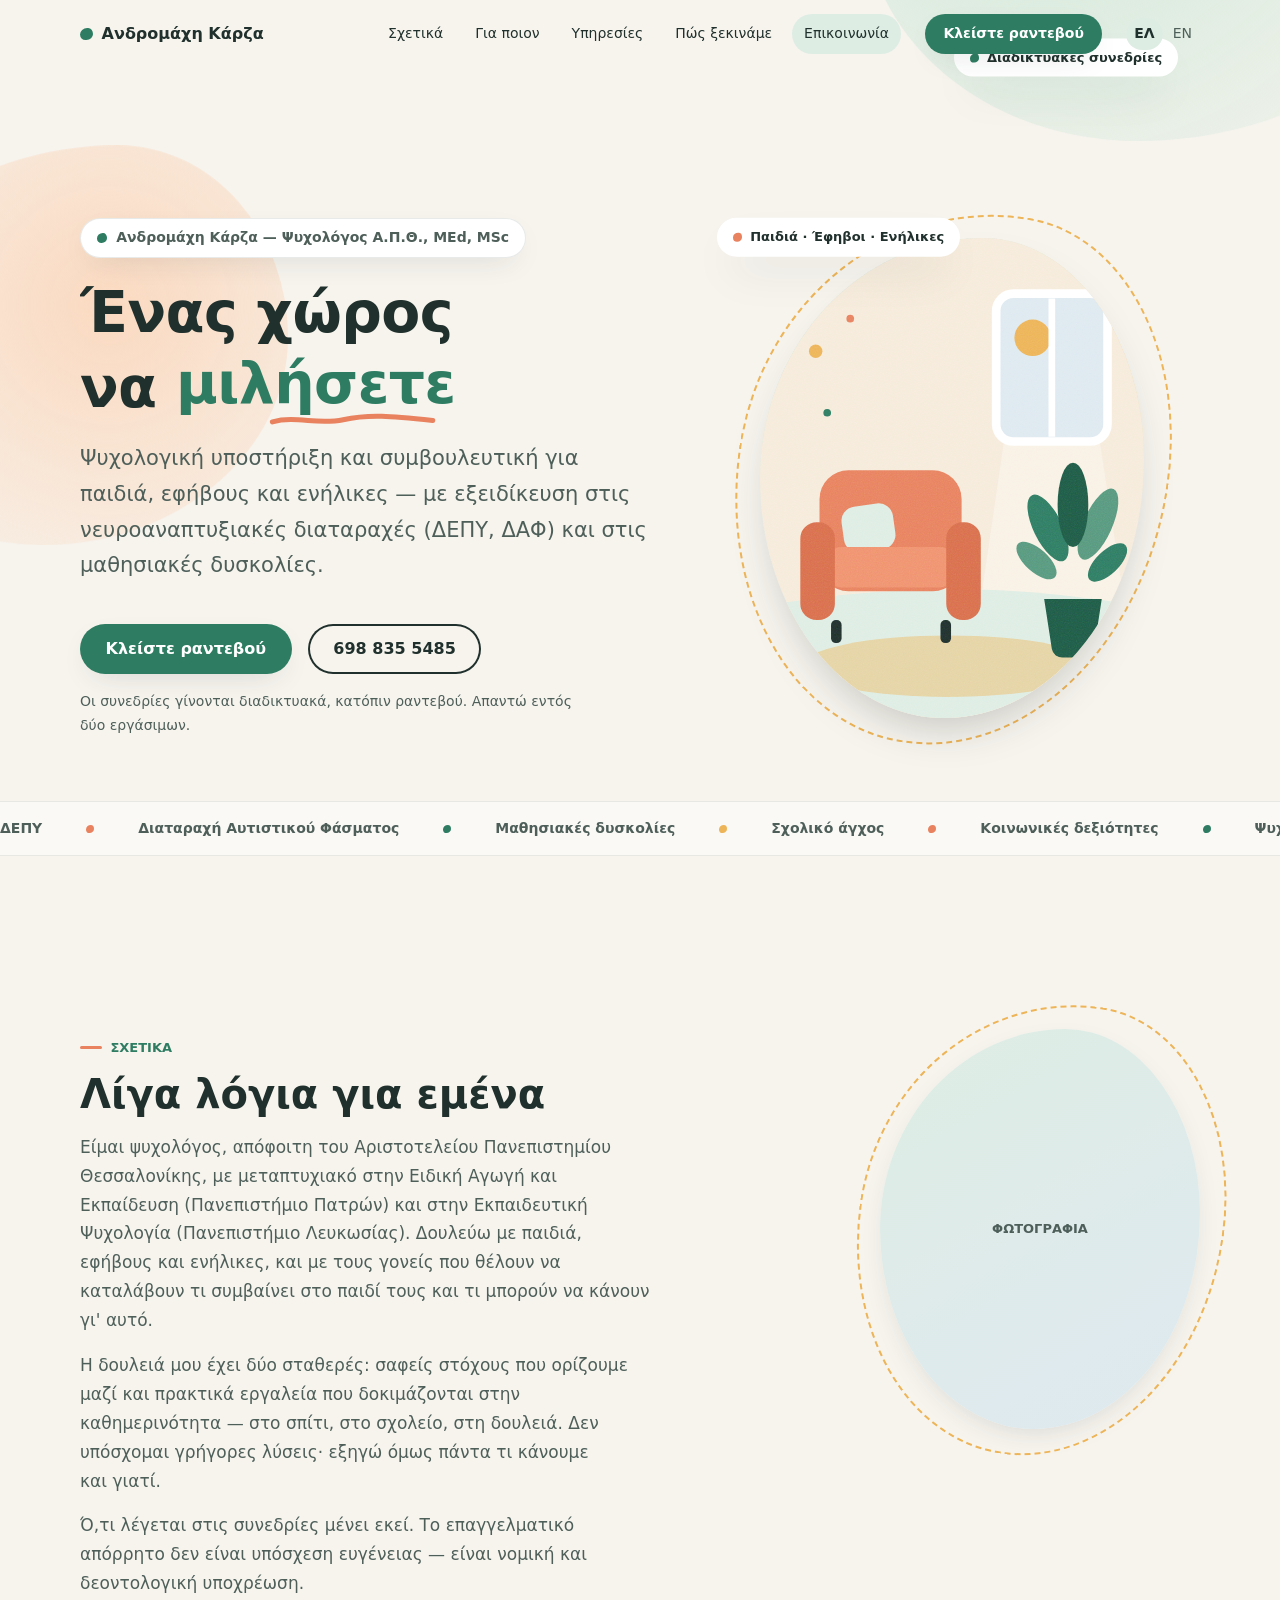
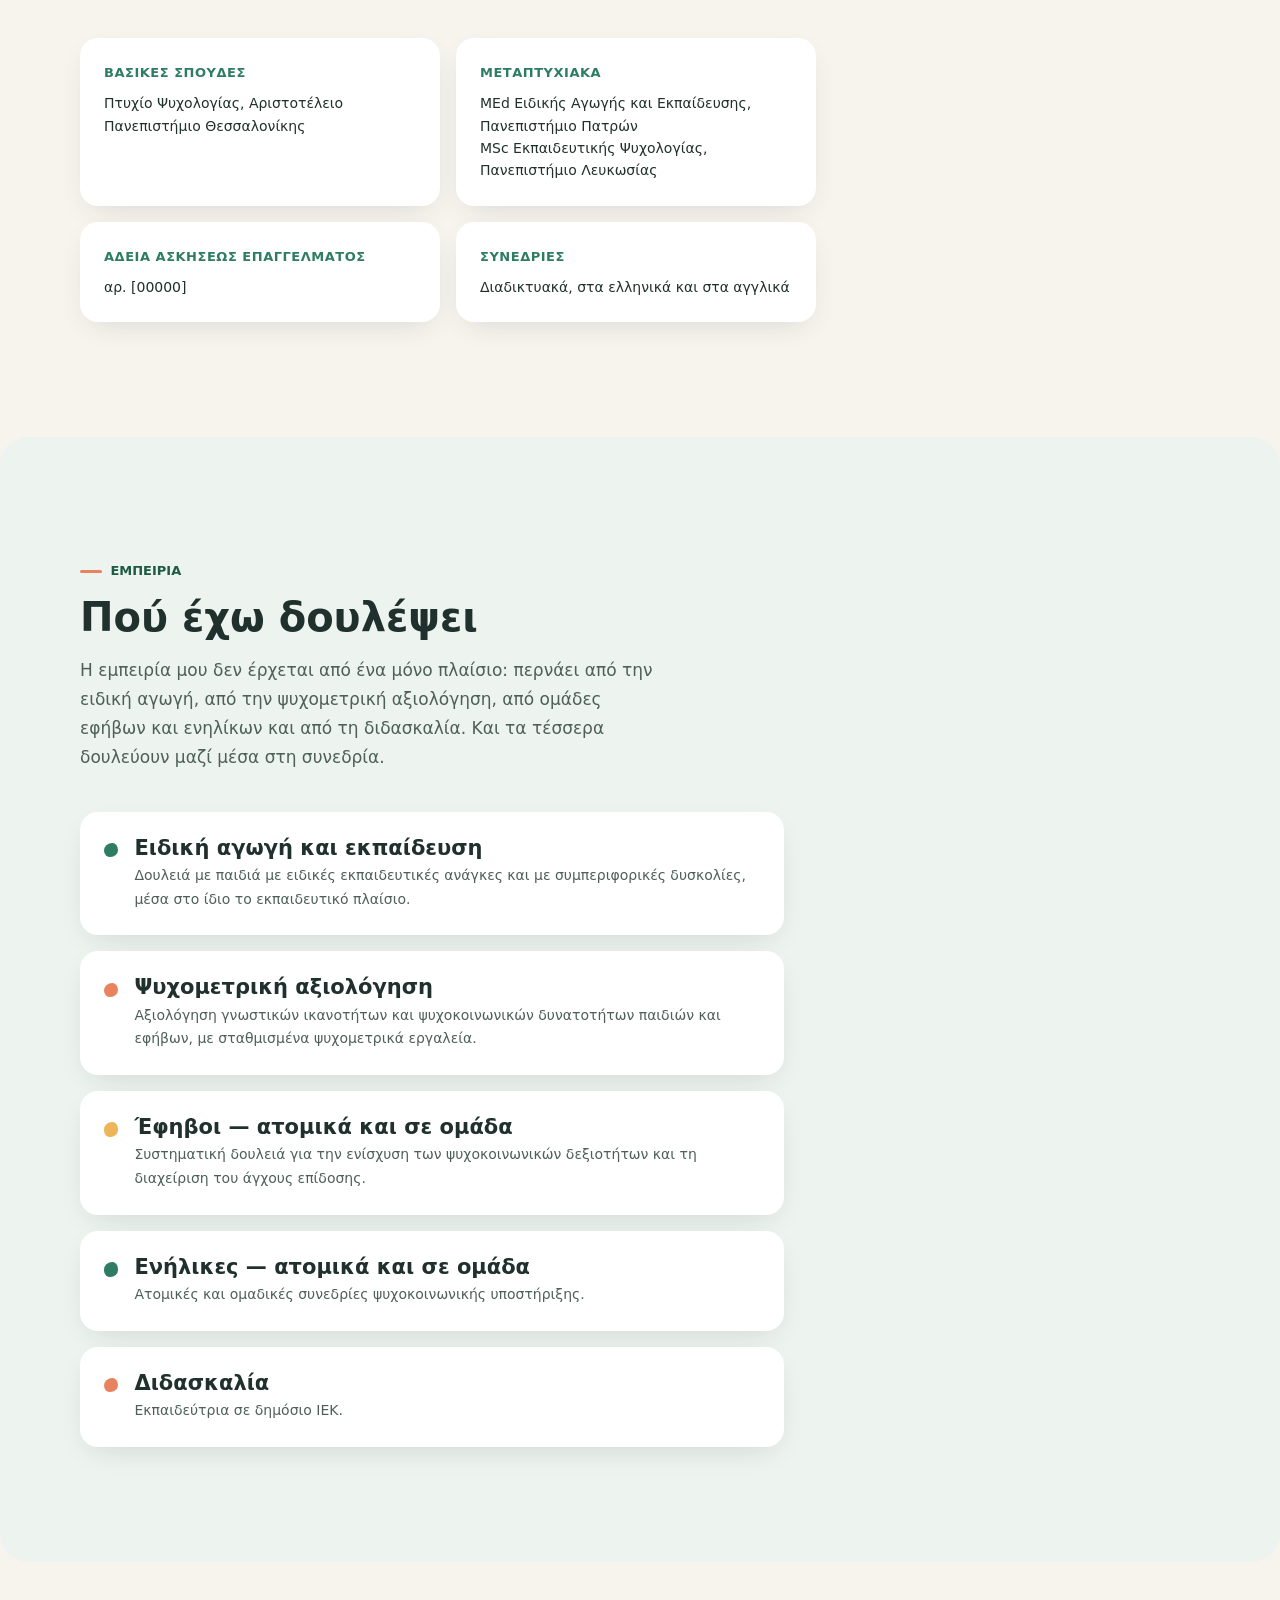
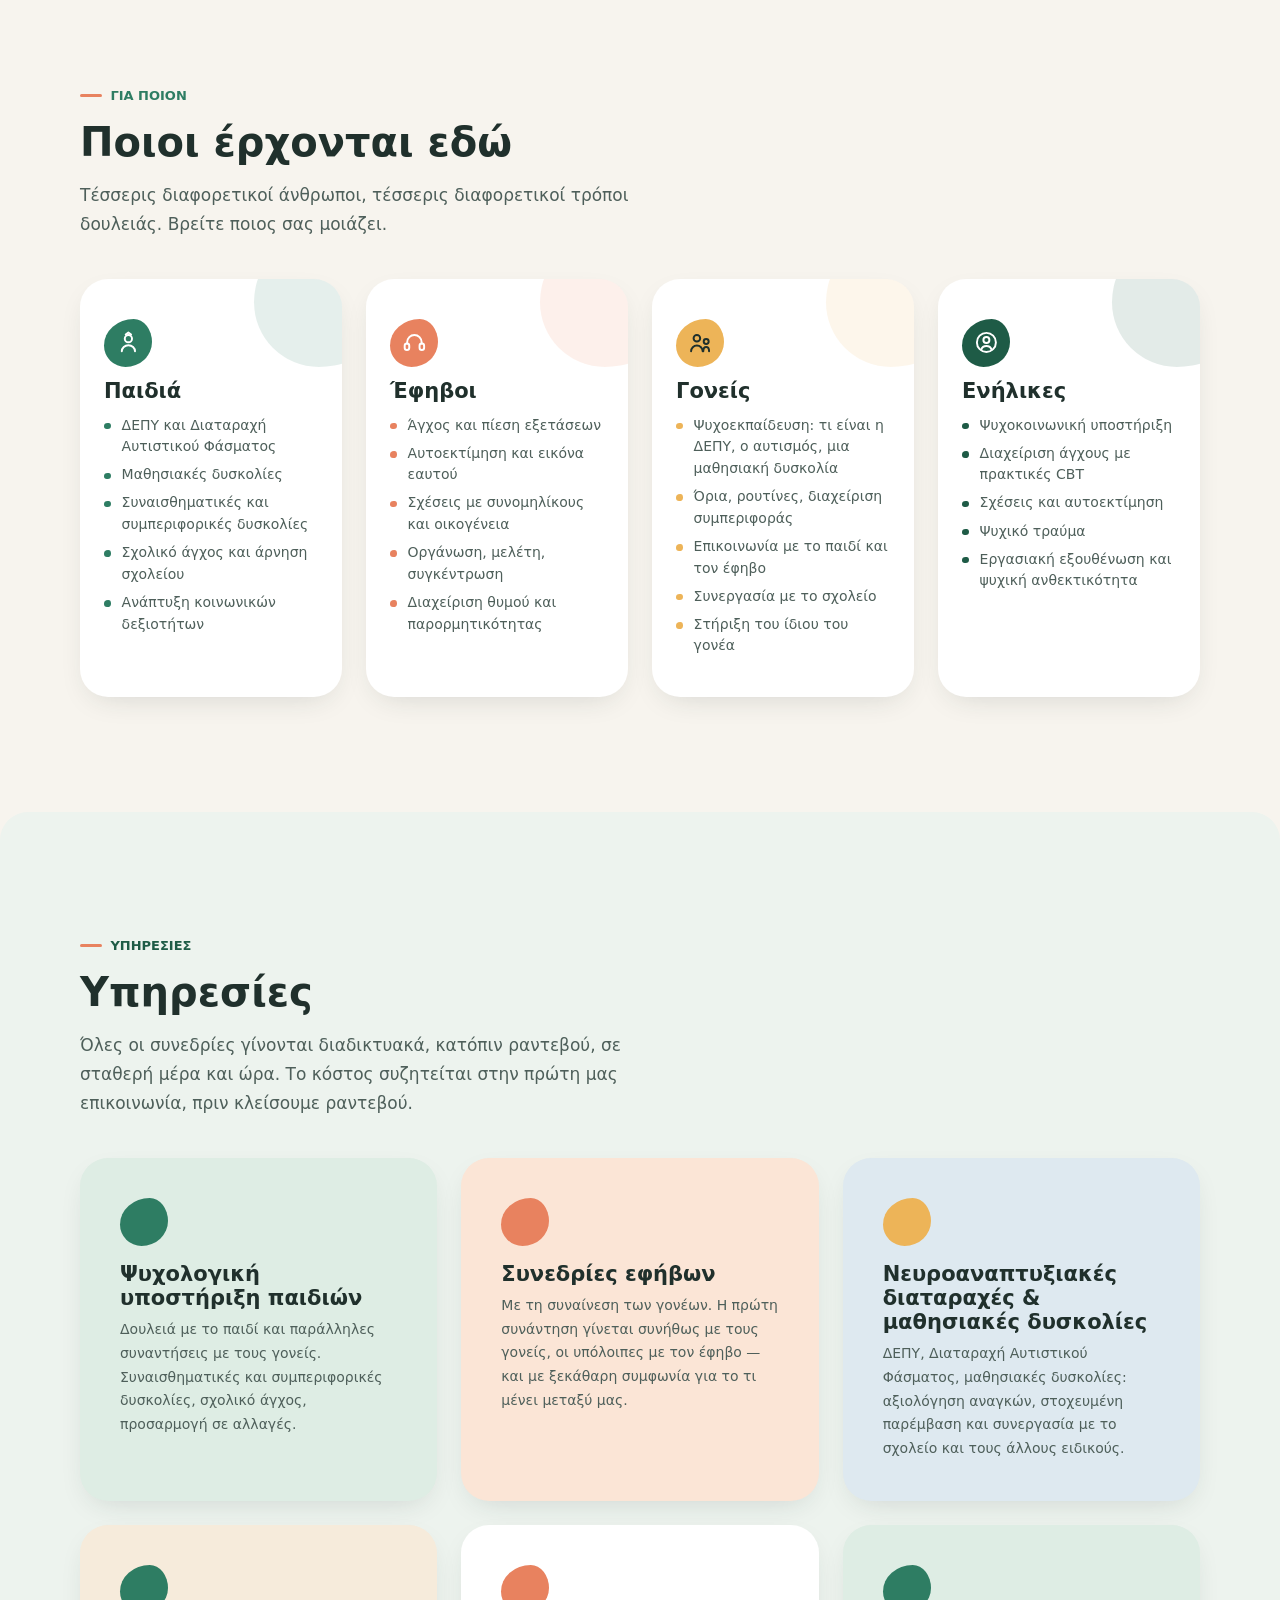
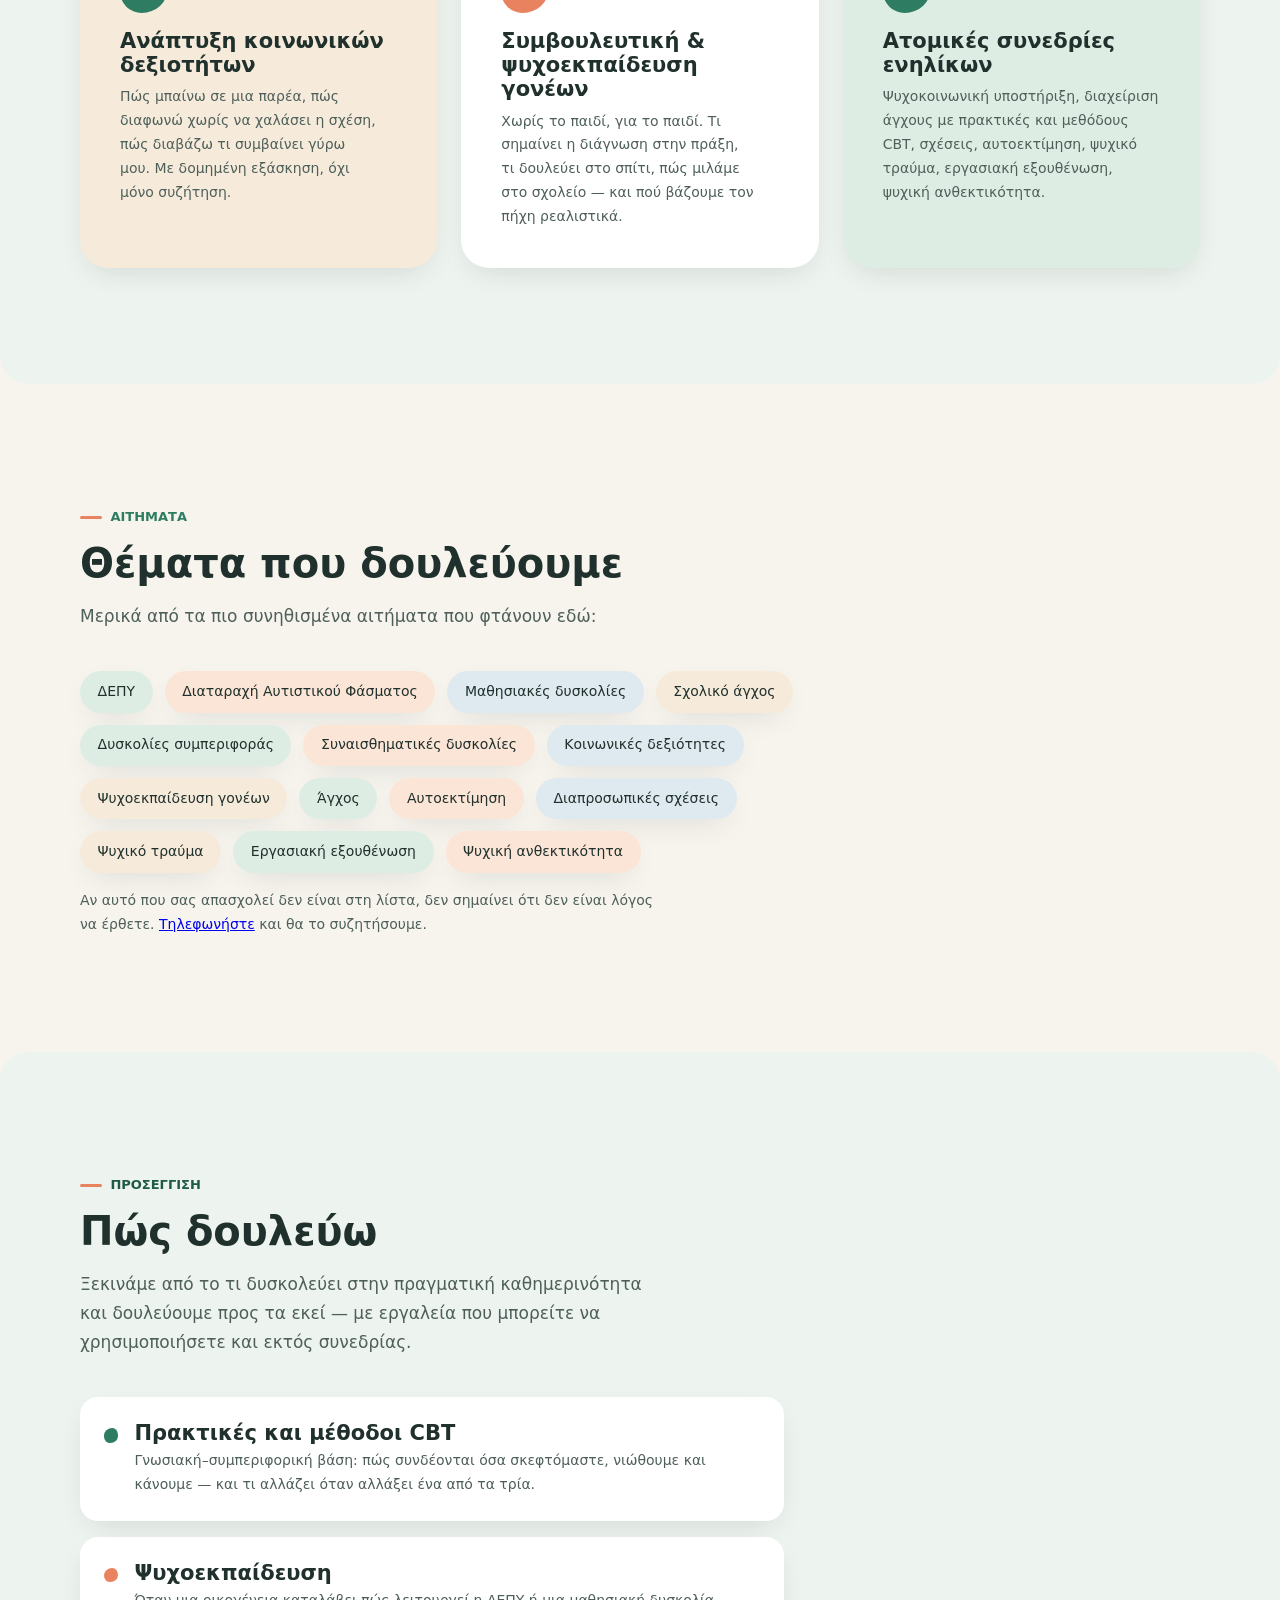
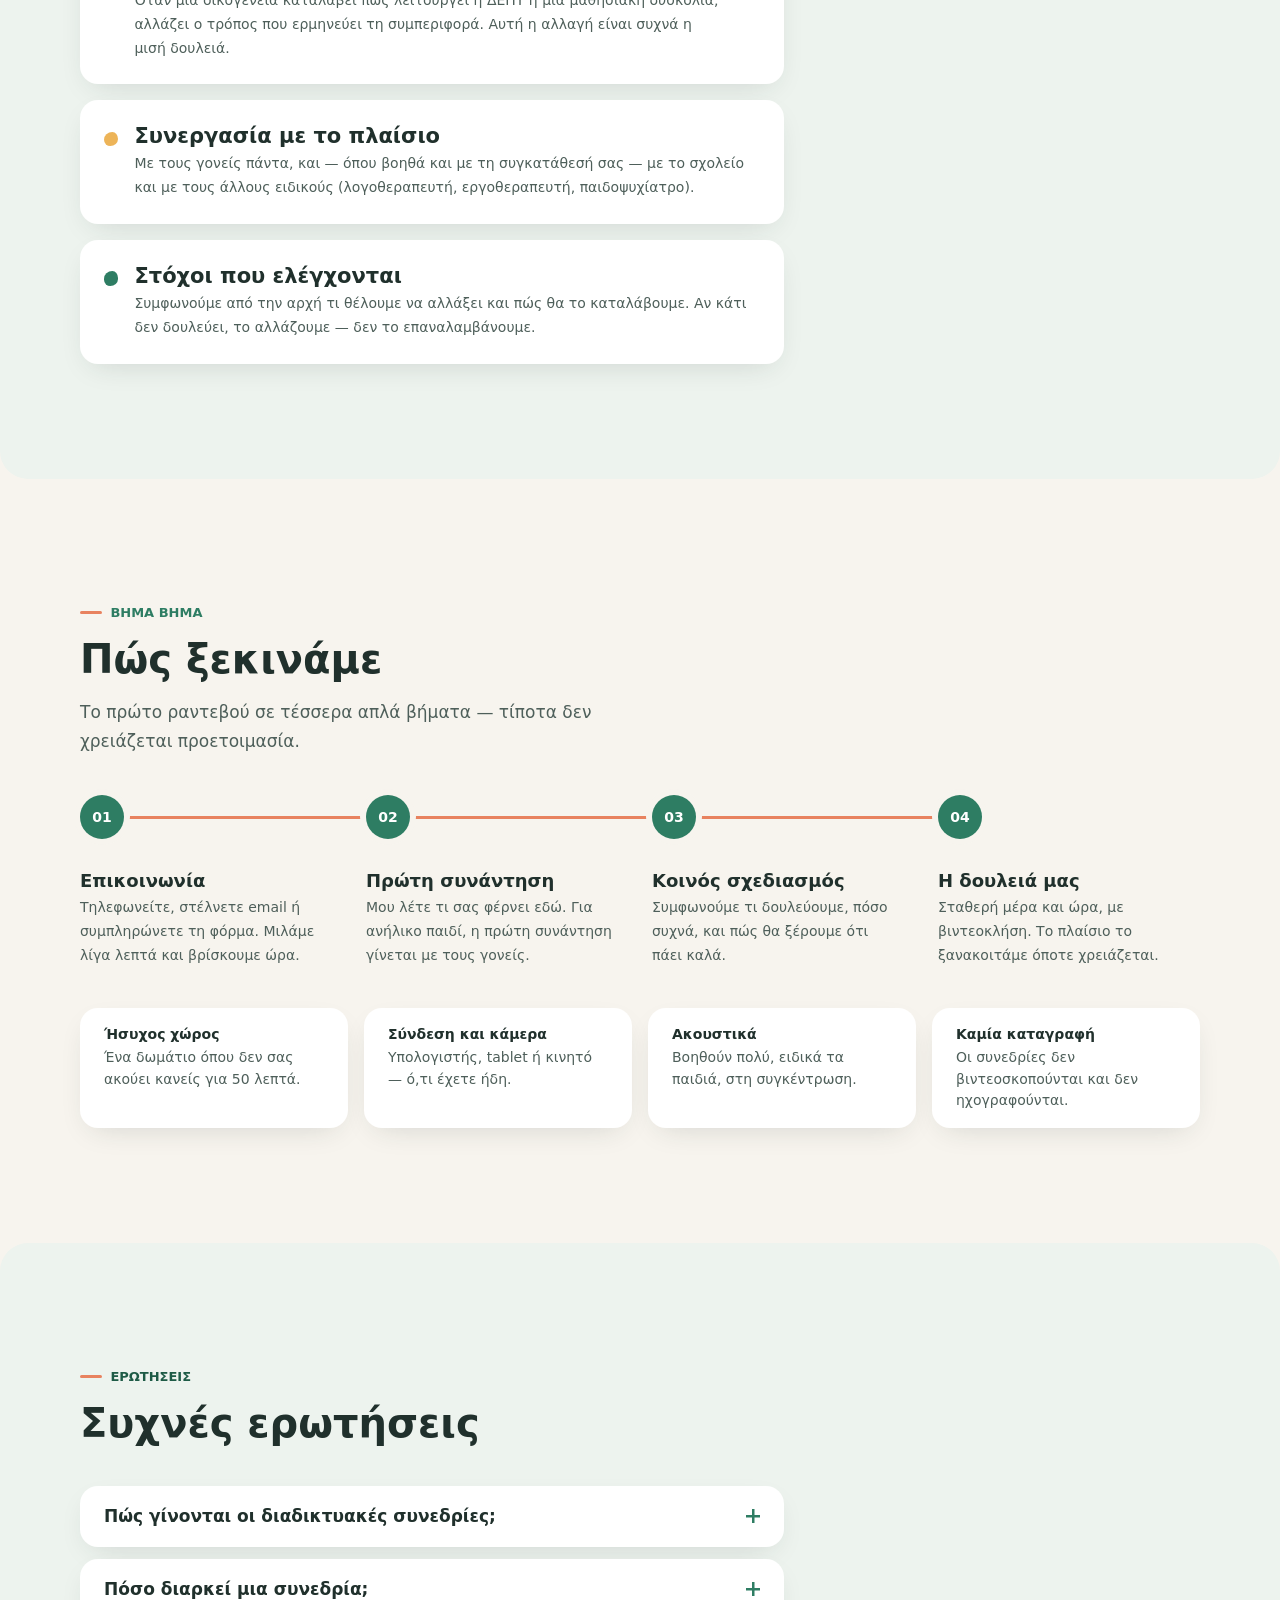
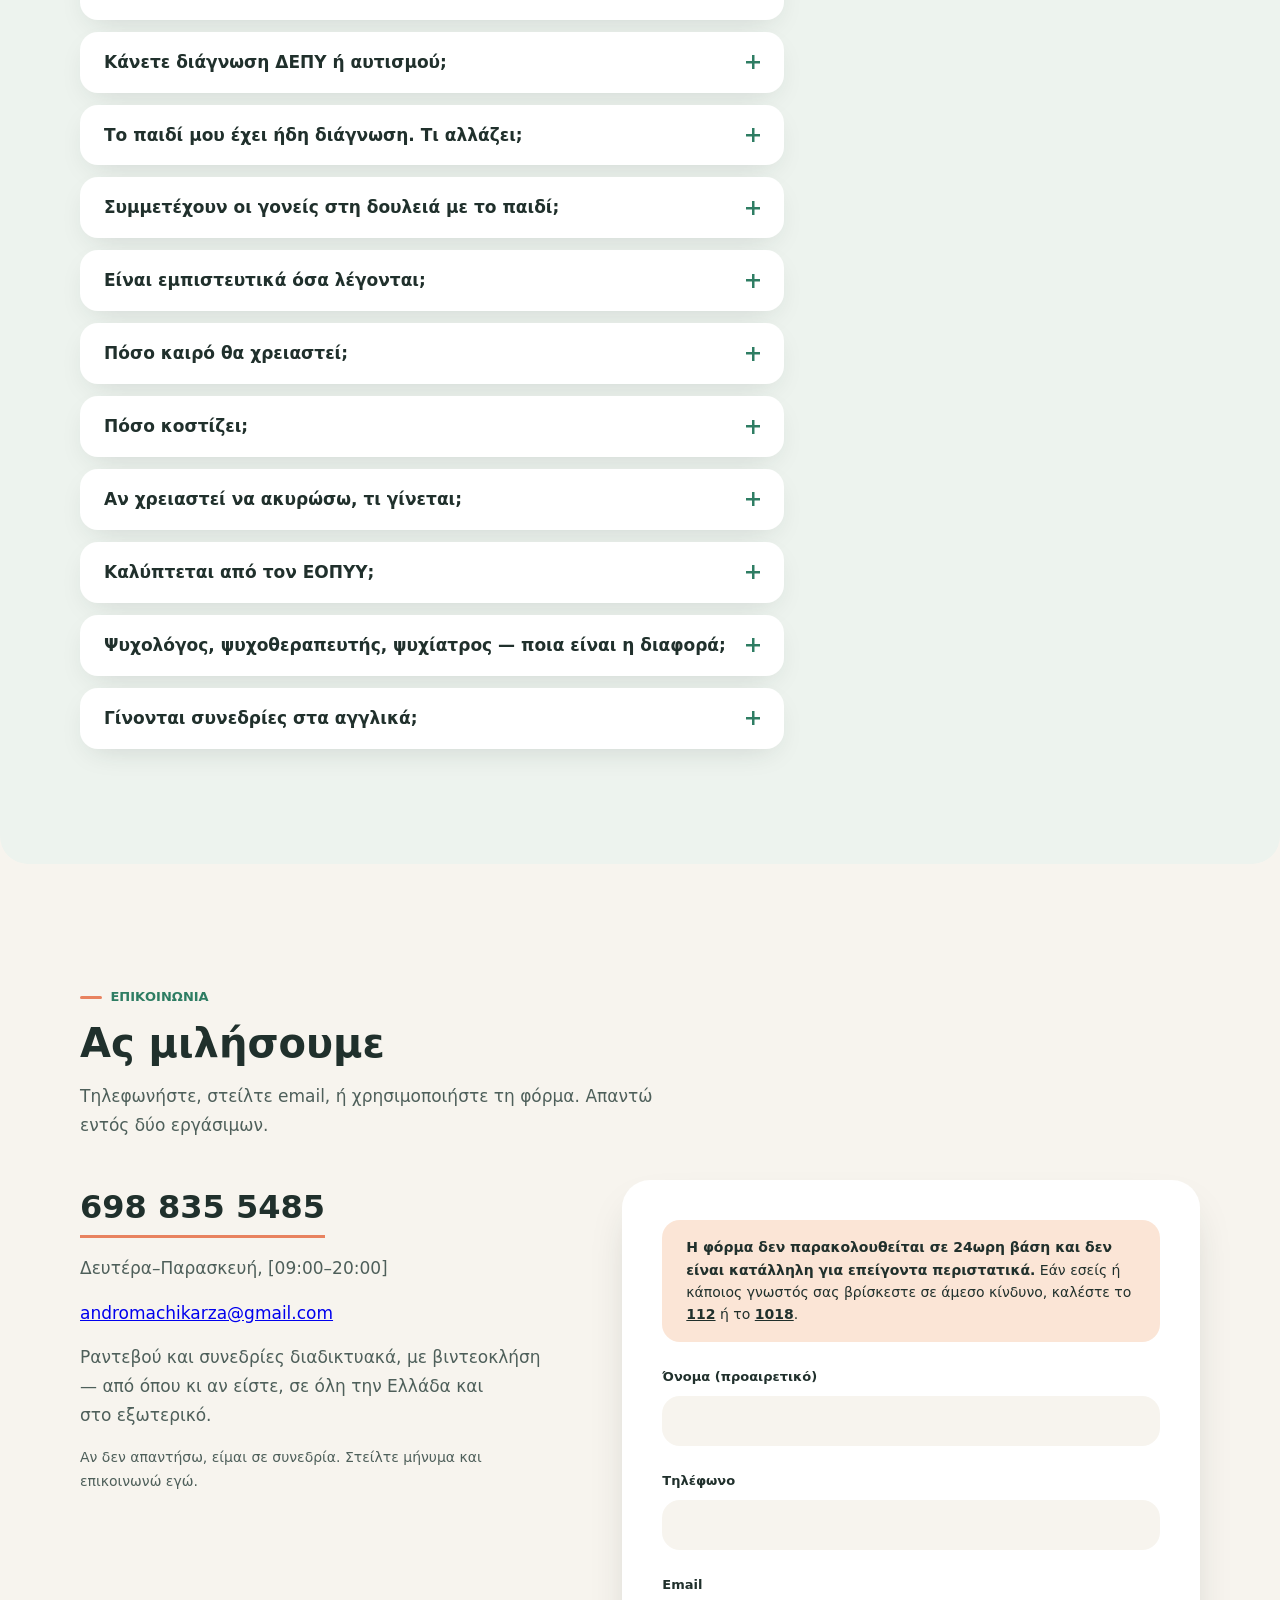
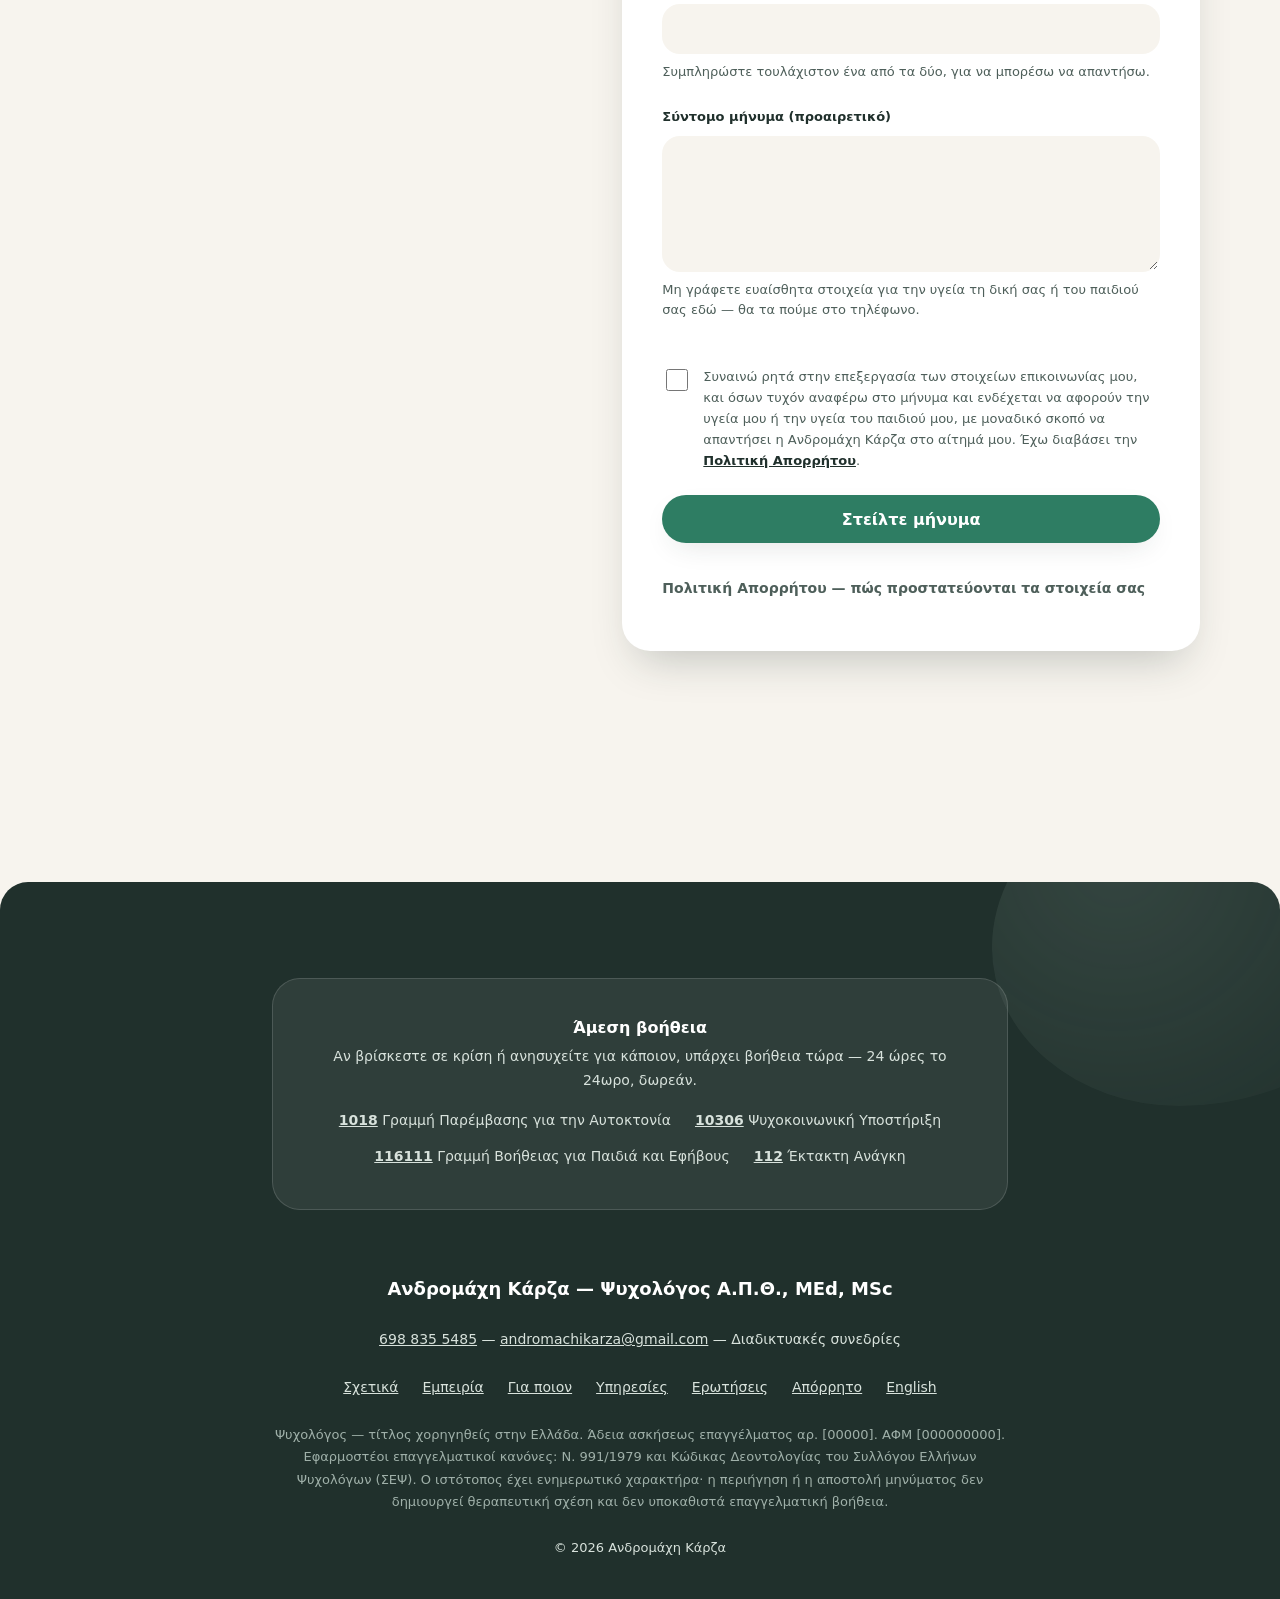
==== index.html @ e520e083 "Revert "Add graphical psychology games" This reverts commit 5254a6c0b7dbe85eef37ab1120cabe1c1b30cdba" ====
<!DOCTYPE html>
<html lang="el">
<head>
<meta charset="utf-8">
<meta name="viewport" content="width=device-width, initial-scale=1">
<meta name="theme-color" content="#F7F4EE">

<title>Ανδρομάχη Κάρζα — Ψυχολόγος | Διαδικτυακές συνεδρίες</title>
<meta name="description" content="Ανδρομάχη Κάρζα, Ψυχολόγος Α.Π.Θ., MEd Ειδικής Αγωγής, MSc Εκπαιδευτικής Ψυχολογίας. Ψυχολογική υποστήριξη και συμβουλευτική για παιδιά, εφήβους και ενήλικες. Εξειδίκευση σε ΔΕΠΥ, ΔΑΦ και μαθησιακές δυσκολίες, ψυχοεκπαίδευση γονέων. Ραντεβού διαδικτυακά.">

<link rel="canonical" href="https://www.andromachikarza.gr/">
<link rel="alternate" hreflang="el" href="https://www.andromachikarza.gr/">
<link rel="alternate" hreflang="en" href="https://www.andromachikarza.gr/en/">
<link rel="alternate" hreflang="x-default" href="https://www.andromachikarza.gr/">

<meta property="og:type" content="website">
<meta property="og:site_name" content="Ανδρομάχη Κάρζα — Ψυχολόγος">
<meta property="og:locale" content="el_GR">
<meta property="og:locale:alternate" content="en_US">
<meta property="og:url" content="https://www.andromachikarza.gr/">
<meta property="og:title" content="Ανδρομάχη Κάρζα — Ψυχολόγος | Διαδικτυακές συνεδρίες">
<meta property="og:description" content="Παιδιά, έφηβοι, γονείς, ενήλικες. ΔΕΠΥ, ΔΑΦ, μαθησιακές δυσκολίες, σχολικό άγχος, ψυχοεκπαίδευση γονέων. Συνεδρίες διαδικτυακά.">
<meta property="og:image" content="https://www.andromachikarza.gr/assets/og.png">
<meta property="og:image:width" content="1200">
<meta property="og:image:height" content="630">
<meta property="og:image:alt" content="Ανδρομάχη Κάρζα — Ψυχολόγος">
<meta name="twitter:card" content="summary_large_image">

<link rel="icon" href="assets/favicon.svg" type="image/svg+xml">
<link rel="apple-touch-icon" href="assets/icon-192.png">
<link rel="manifest" href="site.webmanifest">

<link rel="preload" href="fonts/commissioner-greek.woff2" as="font" type="font/woff2" crossorigin>
<link rel="preload" href="fonts/commissioner-latin.woff2" as="font" type="font/woff2" crossorigin>
<link rel="stylesheet" href="css/style.css">

<!-- MedicalBusiness + Person + FAQPage, cross-linked by @id.
     NOT schema.org/Psychologist — that type returns 404 and silently no-ops.
     NOT Psychiatric — a psychologist is not a psychiatrist.
     NO PostalAddress — the practice is online; a fabricated address is worse
     than none. NO aggregateRating, NO review — ΣΕΨ ethics + Google policy. -->
<script type="application/ld+json">
{
  "@context": "https://schema.org",
  "@graph": [
    {
      "@type": "MedicalBusiness",
      "@id": "https://www.andromachikarza.gr/#practice",
      "name": "Ανδρομάχη Κάρζα — Ψυχολόγος",
      "url": "https://www.andromachikarza.gr/",
      "image": "https://www.andromachikarza.gr/assets/og.png",
      "telephone": "+306988355485",
      "email": "andromachikarza@gmail.com",
      "areaServed": { "@type": "Country", "name": "Ελλάδα" },
      "availableLanguage": ["el", "en"],
      "founder": { "@id": "https://www.andromachikarza.gr/#person" },
      "employee": { "@id": "https://www.andromachikarza.gr/#person" },
      "makesOffer": [
        { "@type": "Offer", "itemOffered": { "@type": "Service", "name": "Ψυχολογική υποστήριξη παιδιών" } },
        { "@type": "Offer", "itemOffered": { "@type": "Service", "name": "Ψυχολογική υποστήριξη εφήβων" } },
        { "@type": "Offer", "itemOffered": { "@type": "Service", "name": "Ατομικές συνεδρίες ενηλίκων" } },
        { "@type": "Offer", "itemOffered": { "@type": "Service", "name": "Συμβουλευτική και ψυχοεκπαίδευση γονέων" } },
        { "@type": "Offer", "itemOffered": { "@type": "Service", "name": "Υποστήριξη σε νευροαναπτυξιακές διαταραχές (ΔΕΠΥ, ΔΑΦ) και μαθησιακές δυσκολίες" } },
        { "@type": "Offer", "itemOffered": { "@type": "Service", "name": "Ανάπτυξη κοινωνικών δεξιοτήτων" } }
      ]
    },
    {
      "@type": "Person",
      "@id": "https://www.andromachikarza.gr/#person",
      "name": "Ανδρομάχη Κάρζα",
      "alternateName": ["Andromachi Karza", "Ανδρομαχη Καρζα", "Andromaxi Karza"],
      "jobTitle": "Ψυχολόγος",
      "url": "https://www.andromachikarza.gr/",
      "worksFor": { "@id": "https://www.andromachikarza.gr/#practice" },
      "knowsLanguage": ["el", "en"],
      "knowsAbout": [
        "Διαταραχή Ελλειμματικής Προσοχής και Υπερκινητικότητας (ΔΕΠΥ)",
        "Διαταραχή Αυτιστικού Φάσματος (ΔΑΦ)",
        "Μαθησιακές δυσκολίες",
        "Ειδική αγωγή και εκπαίδευση",
        "Ψυχομετρική αξιολόγηση γνωστικών ικανοτήτων",
        "Σχολικό άγχος και άγχος επίδοσης",
        "Κοινωνικές δεξιότητες",
        "Ψυχοεκπαίδευση γονέων",
        "Γνωσιακή–συμπεριφορική προσέγγιση (CBT)"
      ],
      "hasCredential": [
        {
          "@type": "EducationalOccupationalCredential",
          "credentialCategory": "Άδεια Ασκήσεως Επαγγέλματος Ψυχολόγου"
        },
        {
          "@type": "EducationalOccupationalCredential",
          "credentialCategory": "degree",
          "name": "MEd Ειδικής Αγωγής και Εκπαίδευσης",
          "educationalLevel": "Μεταπτυχιακό",
          "recognizedBy": { "@type": "CollegeOrUniversity", "name": "Πανεπιστήμιο Πατρών" }
        },
        {
          "@type": "EducationalOccupationalCredential",
          "credentialCategory": "degree",
          "name": "MSc Εκπαιδευτικής Ψυχολογίας",
          "educationalLevel": "Μεταπτυχιακό",
          "recognizedBy": { "@type": "CollegeOrUniversity", "name": "Πανεπιστήμιο Λευκωσίας" }
        }
      ],
      "alumniOf": [
        { "@type": "CollegeOrUniversity", "name": "Αριστοτέλειο Πανεπιστήμιο Θεσσαλονίκης" },
        { "@type": "CollegeOrUniversity", "name": "Πανεπιστήμιο Πατρών" },
        { "@type": "CollegeOrUniversity", "name": "Πανεπιστήμιο Λευκωσίας" }
      ]
    },
    {
      "@type": "FAQPage",
      "@id": "https://www.andromachikarza.gr/#faq",
      "mainEntity": [
        {
          "@type": "Question",
          "name": "Πώς γίνονται οι διαδικτυακές συνεδρίες;",
          "acceptedAnswer": { "@type": "Answer", "text": "Με βιντεοκλήση, σε σταθερή μέρα και ώρα. Πριν από κάθε συνεδρία λαμβάνετε έναν σύνδεσμο· δεν χρειάζεται να εγκαταστήσετε κάτι περίπλοκο. Η συνεδρία δεν καταγράφεται ποτέ." }
        },
        {
          "@type": "Question",
          "name": "Κάνετε διάγνωση ΔΕΠΥ ή αυτισμού;",
          "acceptedAnswer": { "@type": "Answer", "text": "Η διάγνωση των νευροαναπτυξιακών διαταραχών δίνεται από διεπιστημονική ομάδα — ΚΕΔΑΣΥ, Ιατροπαιδαγωγικό Κέντρο ή παιδοψυχίατρος. Αυτό που κάνω εγώ είναι η ψυχολογική αξιολόγηση των αναγκών, η υποστήριξη και η παρέμβαση, καθώς και η συνεργασία με τους φορείς που θέτουν τη διάγνωση. Αν χρειάζεται επίσημη διάγνωση, σας κατευθύνω πού να απευθυνθείτε. Έχω εργαστεί σε πλαίσιο ψυχομετρικής αξιολόγησης, με σταθμισμένα εργαλεία για τις γνωστικές ικανότητες και τις ψυχοκοινωνικές δυνατότητες παιδιών και εφήβων, οπότε μπορούμε να διαβάσουμε μαζί μια έκθεση αξιολόγησης που ήδη κρατάτε." }
        },
        {
          "@type": "Question",
          "name": "Συμμετέχουν οι γονείς στη δουλειά με το παιδί;",
          "acceptedAnswer": { "@type": "Answer", "text": "Ναι. Η πρώτη συνάντηση για ένα ανήλικο παιδί γίνεται με τους γονείς, χωρίς το παιδί. Στη συνέχεια υπάρχουν τακτικές συναντήσεις γονέων: χωρίς ψυχοεκπαίδευση και συνέπεια στο σπίτι, η δουλειά της συνεδρίας δύσκολα κρατάει." }
        },
        {
          "@type": "Question",
          "name": "Είναι εμπιστευτικά όσα λέγονται;",
          "acceptedAnswer": { "@type": "Answer", "text": "Ναι. Δεσμεύομαι από το επαγγελματικό απόρρητο. Στη δουλειά με ανηλίκους οι γονείς ενημερώνονται για την πορεία και για ό,τι αφορά την ασφάλεια του παιδιού, όχι όμως για κάθε λεπτομέρεια που εμπιστεύεται το παιδί — αυτό συμφωνείται ρητά από την αρχή και με τις δύο πλευρές. Οι εξαιρέσεις είναι λίγες και συγκεκριμένες, κυρίως όταν υπάρχει άμεσος κίνδυνος ή όταν το ορίζει ο νόμος." }
        },
        {
          "@type": "Question",
          "name": "Καλύπτεται από τον ΕΟΠΥΥ;",
          "acceptedAnswer": { "@type": "Answer", "text": "Ο ΕΟΠΥΥ δεν έχει σύμβαση με ιδιώτες ψυχολόγους, οπότε δεν υπάρχει «κάλυψη» με την έννοια που έχει στον γιατρό. Υπάρχει διαδικασία μερικής αποζημίωσης του ασφαλισμένου, που προϋποθέτει γνωμάτευση ψυχιάτρου, απόδειξη και υπεύθυνη δήλωση. Δεν μπορώ να εγγυηθώ το αποτέλεσμα της αίτησης — το αποφασίζει ο ΕΟΠΥΥ — αλλά σας δίνω ό,τι παραστατικό χρειάζεστε." }
        },
        {
          "@type": "Question",
          "name": "Ψυχολόγος, ψυχοθεραπευτής, ψυχίατρος — ποια είναι η διαφορά;",
          "acceptedAnswer": { "@type": "Answer", "text": "Ο ψυχολόγος έχει σπουδάσει ψυχολογία και άδεια ασκήσεως επαγγέλματος. Ο ψυχοθεραπευτής έχει επιπλέον μετεκπαίδευση σε συγκεκριμένη θεραπευτική προσέγγιση. Ο ψυχίατρος είναι γιατρός και είναι ο μόνος που συνταγογραφεί φάρμακα. Αν χρειαστεί φαρμακευτική αγωγή, θα σας το πω και θα συνεργαστούμε με ψυχίατρο ή παιδοψυχίατρο." }
        }
      ]
    }
  ]
}
</script>
</head>

<body>
<a class="skip" href="#main">Μετάβαση στο περιεχόμενο</a>

<header class="hdr">
  <div class="hdr__in">
    <a class="hdr__name" href="#arxi"><span class="hdr__dot" aria-hidden="true"></span>Ανδρομάχη Κάρζα</a>

    <nav class="nav" aria-label="Κύριο μενού">
      <a href="#schetika">Σχετικά</a>
      <a href="#gia-poion">Για ποιον</a>
      <a href="#ypiresies">Υπηρεσίες</a>
      <a href="#poreia">Πώς ξεκινάμε</a>
      <a href="#epikoinonia">Επικοινωνία</a>
    </nav>

    <a class="btn btn--sm" href="#epikoinonia">Κλείστε ραντεβού</a>

    <button class="menu-btn" data-nav-toggle aria-expanded="false" aria-controls="navpanel">Μενού</button>

    <p class="lang">
      <span aria-current="true" lang="el">ΕΛ</span>
      <a href="en/" hreflang="en" lang="en">EN</a>
    </p>
  </div>
</header>

<nav id="navpanel" class="navpanel" aria-label="Κύριο μενού" hidden>
  <ul class="wrap">
    <li><a href="#schetika">Σχετικά</a></li>
    <li><a href="#empeiria">Εμπειρία</a></li>
    <li><a href="#gia-poion">Για ποιον</a></li>
    <li><a href="#ypiresies">Υπηρεσίες</a></li>
    <li><a href="#poreia">Πώς ξεκινάμε</a></li>
    <li><a href="#erotiseis">Ερωτήσεις</a></li>
    <li><a href="#epikoinonia">Επικοινωνία</a></li>
    <!-- The ΕΛ/EN switch is hidden on phones (it was being pushed off the
         right edge of the viewport) — it lives here instead. -->
    <li class="navpanel__lang"><a href="en/" hreflang="en" lang="en">English</a></li>
  </ul>
</nav>

<main id="main">

  <!-- ================= HERO ================= -->
  <section class="hero" id="arxi" aria-labelledby="h-hero">
    <div class="hero__blobs" aria-hidden="true">
      <div class="blob blob--mint" data-drift="0.06"></div>
      <div class="blob blob--peach" data-drift="0.1"></div>
      <div class="blob blob--amber" data-drift="0.16"></div>
    </div>
    <div class="hero__glow" aria-hidden="true"></div>

    <div class="wrap hero__grid">
      <div>
        <p class="hero__eyebrow"><span class="hdr__dot" aria-hidden="true"></span>Ανδρομάχη Κάρζα — Ψυχολόγος Α.Π.Θ., MEd, MSc</p>

        <!-- The sr-only sentence is the accessible name; the kinetic lines are
             presentation, so the carousel never chatters at a screen reader. -->
        <h1 class="hero__title" id="h-hero">
          <span class="sr-only">Ένας χώρος να μιλήσετε.</span>
          <span aria-hidden="true">
            <span class="line"><span class="line-in">Ένας χώρος</span></span>
            <span class="line"><span class="line-in">να
              <span class="rotor-wrap">
                <span class="rotor">
                  <ul>
                    <li>μιλήσετε</li>
                    <li>ακουστείτε</li>
                    <li>ανασάνετε</li>
                    <li>ξεκινήσετε</li>
                    <li>μιλήσετε</li>
                  </ul>
                </span>
                <svg class="squig" viewBox="0 0 230 22" width="230" height="22" aria-hidden="true" focusable="false"><path d="M4 15 C 38 6, 66 20, 102 12 S 168 7, 226 13"/></svg>
              </span>
            </span></span>
          </span>
        </h1>

        <p class="hero__lede">
          Ψυχολογική υποστήριξη και συμβουλευτική για παιδιά, εφήβους και
          ενήλικες — με εξειδίκευση στις νευροαναπτυξιακές διαταραχές
          (ΔΕΠΥ, ΔΑΦ) και στις μαθησιακές δυσκολίες.
        </p>

        <div class="hero__cta">
          <a class="btn" href="#epikoinonia">Κλείστε ραντεβού</a>
          <a class="btn btn--ghost" href="tel:+306988355485">698 835 5485</a>
        </div>
        <p class="hero__note">Οι συνεδρίες γίνονται διαδικτυακά, κατόπιν ραντεβού. Απαντώ εντός δύο εργάσιμων.</p>
      </div>

      <div class="hero__visual">
        <!-- An illustrated therapy corner. To use a real photo instead, the
             blob mask, grain and motion all stay:
             <div class="hero__img"><img src="assets/hero.jpg" width="640" height="800" alt=""></div> -->
        <div class="hero__img" role="img" aria-label="Εικονογράφηση: γωνιά συνεδριών με πολυθρόνα, φυτό και παράθυρο με φως">
          <svg viewBox="0 0 400 500" width="400" height="500" preserveAspectRatio="xMidYMid slice" aria-hidden="true" focusable="false">
            <rect width="400" height="500" fill="#F6EBDB"/>
            <!-- window with morning light -->
            <rect x="246" y="58" width="116" height="154" rx="18" fill="#DEE9F0"/>
            <circle cx="284" cy="104" r="19" fill="#EDB458"/>
            <rect x="246" y="58" width="116" height="154" rx="18" fill="none" stroke="#FFFFFF" stroke-width="9"/>
            <line x1="304" y1="63" x2="304" y2="207" stroke="#FFFFFF" stroke-width="7"/>
            <path d="M254 212 L354 212 L398 500 L212 500 Z" fill="#FFFFFF" opacity="0.28"/>
            <!-- floor -->
            <path d="M0 384 Q200 348 400 384 L400 500 L0 500 Z" fill="#DEEDE4"/>
            <ellipse cx="196" cy="446" rx="152" ry="32" fill="#EDB458" opacity="0.45"/>
            <!-- armchair -->
            <rect x="62" y="242" width="148" height="126" rx="30" fill="#E8825F"/>
            <rect x="86" y="278" width="54" height="48" rx="15" fill="#DEEDE4" transform="rotate(-8 113 302)"/>
            <rect x="66" y="322" width="140" height="42" rx="19" fill="#F0936F"/>
            <rect x="42" y="296" width="36" height="102" rx="17" fill="#D96F4C"/>
            <rect x="194" y="296" width="36" height="102" rx="17" fill="#D96F4C"/>
            <rect x="74" y="398" width="11" height="24" rx="5" fill="#20302C"/>
            <rect x="188" y="398" width="11" height="24" rx="5" fill="#20302C"/>
            <!-- plant -->
            <ellipse cx="300" cy="302" rx="15" ry="38" fill="#2E7D63" transform="rotate(-26 300 302)"/>
            <ellipse cx="352" cy="298" rx="15" ry="40" fill="#57997F" transform="rotate(24 352 298)"/>
            <ellipse cx="326" cy="278" rx="16" ry="44" fill="#1E5B46"/>
            <ellipse cx="288" cy="336" rx="12" ry="26" fill="#57997F" transform="rotate(-48 288 336)"/>
            <ellipse cx="362" cy="338" rx="12" ry="26" fill="#2E7D63" transform="rotate(46 362 338)"/>
            <path d="M296 376 h60 l-8 52 a11 11 0 0 1 -11 9 h-22 a11 11 0 0 1 -11 -9 Z" fill="#1E5B46"/>
            <!-- little accents -->
            <circle cx="58" cy="118" r="7" fill="#EDB458"/>
            <circle cx="94" cy="84" r="4" fill="#E8825F"/>
            <circle cx="70" cy="182" r="4" fill="#2E7D63"/>
          </svg>
        </div>
        <span class="chip chip--a" data-drift="0.05"><span class="hdr__dot" aria-hidden="true"></span>Διαδικτυακές συνεδρίες</span>
        <span class="chip chip--b" data-drift="0.09"><span class="hdr__dot" aria-hidden="true"></span>Παιδιά · Έφηβοι · Ενήλικες</span>
      </div>
    </div>

    <div class="ticker" aria-hidden="true">
      <div class="ticker__track">
        <div class="ticker__seq">
          <span>ΔΕΠΥ</span><i></i><span>Διαταραχή Αυτιστικού Φάσματος</span><i></i><span>Μαθησιακές δυσκολίες</span><i></i>
          <span>Σχολικό άγχος</span><i></i><span>Κοινωνικές δεξιότητες</span><i></i><span>Ψυχοεκπαίδευση γονέων</span><i></i>
          <span>Άγχος</span><i></i><span>Αυτοεκτίμηση</span><i></i><span>Ψυχική ανθεκτικότητα</span><i></i>
        </div>
        <div class="ticker__seq">
          <span>ΔΕΠΥ</span><i></i><span>Διαταραχή Αυτιστικού Φάσματος</span><i></i><span>Μαθησιακές δυσκολίες</span><i></i>
          <span>Σχολικό άγχος</span><i></i><span>Κοινωνικές δεξιότητες</span><i></i><span>Ψυχοεκπαίδευση γονέων</span><i></i>
          <span>Άγχος</span><i></i><span>Αυτοεκτίμηση</span><i></i><span>Ψυχική ανθεκτικότητα</span><i></i>
        </div>
      </div>
    </div>
  </section>

  <!-- ================= ABOUT ================= -->
  <section class="sec" id="schetika" aria-labelledby="h-about">
    <div class="wrap">
      <div class="about">
        <div>
          <div class="sec__head rv">
            <p class="kicker">ΣΧΕΤΙΚΑ</p>
            <h2 id="h-about">Λίγα λόγια για εμένα</h2>
            <p class="sec__intro">
              Είμαι ψυχολόγος, απόφοιτη του Αριστοτελείου Πανεπιστημίου
              Θεσσαλονίκης, με μεταπτυχιακό στην Ειδική Αγωγή και Εκπαίδευση
              (Πανεπιστήμιο Πατρών) και στην Εκπαιδευτική Ψυχολογία
              (Πανεπιστήμιο Λευκωσίας). Δουλεύω με παιδιά, εφήβους και
              ενήλικες, και με τους γονείς που θέλουν να καταλάβουν τι
              συμβαίνει στο παιδί τους και τι μπορούν να κάνουν γι' αυτό.
            </p>
            <p class="sec__intro">
              Η δουλειά μου έχει δύο σταθερές: σαφείς στόχους που ορίζουμε μαζί
              και πρακτικά εργαλεία που δοκιμάζονται στην καθημερινότητα —
              στο σπίτι, στο σχολείο, στη δουλειά. Δεν υπόσχομαι γρήγορες
              λύσεις· εξηγώ όμως πάντα τι κάνουμε και γιατί.
            </p>
            <p class="sec__intro">
              Ό,τι λέγεται στις συνεδρίες μένει εκεί. Το επαγγελματικό απόρρητο
              δεν είναι υπόσχεση ευγένειας — είναι νομική και δεοντολογική
              υποχρέωση.
            </p>
          </div>

          <dl class="creds rv-kids">
            <div class="cred">
              <dt class="cred__k">ΒΑΣΙΚΕΣ ΣΠΟΥΔΕΣ</dt>
              <dd class="cred__v">Πτυχίο Ψυχολογίας, Αριστοτέλειο Πανεπιστήμιο Θεσσαλονίκης</dd>
            </div>
            <div class="cred">
              <dt class="cred__k">ΜΕΤΑΠΤΥΧΙΑΚΑ</dt>
              <dd class="cred__v">MEd Ειδικής Αγωγής και Εκπαίδευσης, Πανεπιστήμιο Πατρών<br>MSc Εκπαιδευτικής Ψυχολογίας, Πανεπιστήμιο Λευκωσίας</dd>
            </div>
            <div class="cred">
              <dt class="cred__k">ΑΔΕΙΑ ΑΣΚΗΣΕΩΣ ΕΠΑΓΓΕΛΜΑΤΟΣ</dt>
              <dd class="cred__v">αρ. [00000]</dd>
            </div>
            <div class="cred">
              <dt class="cred__k">ΣΥΝΕΔΡΙΕΣ</dt>
              <dd class="cred__v">Διαδικτυακά, στα ελληνικά και στα αγγλικά</dd>
            </div>
          </dl>
        </div>

        <div class="portrait-wrap rv">
          <!-- Replace with a real photograph (keep width/height for CLS 0):
               <img class="portrait" src="assets/portrait.jpg" width="640" height="800" alt="Η Ανδρομάχη Κάρζα"> -->
          <div class="portrait" role="img" aria-label="Φωτογραφία της Ανδρομάχης Κάρζα">ΦΩΤΟΓΡΑΦΙΑ</div>
        </div>
      </div>
    </div>
  </section>

  <!-- ================= EXPERIENCE ================= -->
  <section class="sec sec--alt" id="empeiria" aria-labelledby="h-exp">
    <div class="wrap">
      <div class="sec__head rv">
        <p class="kicker">ΕΜΠΕΙΡΙΑ</p>
        <h2 id="h-exp">Πού έχω δουλέψει</h2>
        <p class="sec__intro">
          Η εμπειρία μου δεν έρχεται από ένα μόνο πλαίσιο: περνάει από την
          ειδική αγωγή, από την ψυχομετρική αξιολόγηση, από ομάδες εφήβων και
          ενηλίκων και από τη διδασκαλία. Και τα τέσσερα δουλεύουν μαζί μέσα
          στη συνεδρία.
        </p>
      </div>
      <div class="rows rv-kids">
        <div class="row">
          <span class="row__dot" aria-hidden="true"></span>
          <div>
            <h3>Ειδική αγωγή και εκπαίδευση</h3>
            <p>Δουλειά με παιδιά με ειδικές εκπαιδευτικές ανάγκες και με συμπεριφορικές δυσκολίες, μέσα στο ίδιο το εκπαιδευτικό πλαίσιο.</p>
          </div>
        </div>
        <div class="row">
          <span class="row__dot" aria-hidden="true"></span>
          <div>
            <h3>Ψυχομετρική αξιολόγηση</h3>
            <p>Αξιολόγηση γνωστικών ικανοτήτων και ψυχοκοινωνικών δυνατοτήτων παιδιών και εφήβων, με σταθμισμένα ψυχομετρικά εργαλεία.</p>
          </div>
        </div>
        <div class="row">
          <span class="row__dot" aria-hidden="true"></span>
          <div>
            <h3>Έφηβοι — ατομικά και σε ομάδα</h3>
            <p>Συστηματική δουλειά για την ενίσχυση των ψυχοκοινωνικών δεξιοτήτων και τη διαχείριση του άγχους επίδοσης.</p>
          </div>
        </div>
        <div class="row">
          <span class="row__dot" aria-hidden="true"></span>
          <div>
            <h3>Ενήλικες — ατομικά και σε ομάδα</h3>
            <p>Ατομικές και ομαδικές συνεδρίες ψυχοκοινωνικής υποστήριξης.</p>
          </div>
        </div>
        <div class="row">
          <span class="row__dot" aria-hidden="true"></span>
          <div>
            <h3>Διδασκαλία</h3>
            <p>Εκπαιδεύτρια σε δημόσιο ΙΕΚ.</p>
          </div>
        </div>
      </div>
    </div>
  </section>

  <!-- ================= WHO IT IS FOR — the four routes into the practice ==== -->
  <section class="sec" id="gia-poion" aria-labelledby="h-for">
    <div class="wrap">
      <div class="sec__head rv">
        <p class="kicker">ΓΙΑ ΠΟΙΟΝ</p>
        <h2 id="h-for">Ποιοι έρχονται εδώ</h2>
        <p class="sec__intro">
          Τέσσερις διαφορετικοί άνθρωποι, τέσσερις διαφορετικοί τρόποι δουλειάς.
          Βρείτε ποιος σας μοιάζει.
        </p>
      </div>

      <div class="paths rv-kids">
        <article class="path">
          <span class="path__icon" aria-hidden="true">
            <svg viewBox="0 0 24 24" width="24" height="24" fill="none" stroke="currentColor" stroke-width="1.9" stroke-linecap="round" stroke-linejoin="round" focusable="false">
              <circle cx="12" cy="8.4" r="3.5"/>
              <path d="M5.6 20.6c0-3.3 2.9-5.9 6.4-5.9s6.4 2.6 6.4 5.9"/>
              <path d="M9.4 4.3 12 2.4l2.6 1.9"/>
            </svg>
          </span>
          <h3>Παιδιά</h3>
          <ul class="path__list">
            <li>ΔΕΠΥ και Διαταραχή Αυτιστικού Φάσματος</li>
            <li>Μαθησιακές δυσκολίες</li>
            <li>Συναισθηματικές και συμπεριφορικές δυσκολίες</li>
            <li>Σχολικό άγχος και άρνηση σχολείου</li>
            <li>Ανάπτυξη κοινωνικών δεξιοτήτων</li>
          </ul>
        </article>

        <article class="path">
          <span class="path__icon" aria-hidden="true">
            <svg viewBox="0 0 24 24" width="24" height="24" fill="none" stroke="currentColor" stroke-width="1.9" stroke-linecap="round" stroke-linejoin="round" focusable="false">
              <path d="M5 13.2v-1.4a7 7 0 0 1 14 0v1.4"/>
              <rect x="2.6" y="13" width="4.4" height="6.4" rx="2.2"/>
              <rect x="17" y="13" width="4.4" height="6.4" rx="2.2"/>
            </svg>
          </span>
          <h3>Έφηβοι</h3>
          <ul class="path__list">
            <li>Άγχος και πίεση εξετάσεων</li>
            <li>Αυτοεκτίμηση και εικόνα εαυτού</li>
            <li>Σχέσεις με συνομηλίκους και οικογένεια</li>
            <li>Οργάνωση, μελέτη, συγκέντρωση</li>
            <li>Διαχείριση θυμού και παρορμητικότητας</li>
          </ul>
        </article>

        <article class="path">
          <span class="path__icon" aria-hidden="true">
            <svg viewBox="0 0 24 24" width="24" height="24" fill="none" stroke="currentColor" stroke-width="1.9" stroke-linecap="round" stroke-linejoin="round" focusable="false">
              <circle cx="8.6" cy="8" r="3.2"/>
              <path d="M3 20.6c0-3.1 2.5-5.6 5.6-5.6s5.6 2.5 5.6 5.6"/>
              <circle cx="17.6" cy="11.2" r="2.4"/>
              <path d="M14.8 20.6c0-2.4 1.2-4.2 2.8-4.2s2.8 1.8 2.8 4.2"/>
            </svg>
          </span>
          <h3>Γονείς</h3>
          <ul class="path__list">
            <li>Ψυχοεκπαίδευση: τι είναι η ΔΕΠΥ, ο αυτισμός, μια μαθησιακή δυσκολία</li>
            <li>Όρια, ρουτίνες, διαχείριση συμπεριφοράς</li>
            <li>Επικοινωνία με το παιδί και τον έφηβο</li>
            <li>Συνεργασία με το σχολείο</li>
            <li>Στήριξη του ίδιου του γονέα</li>
          </ul>
        </article>

        <article class="path">
          <span class="path__icon" aria-hidden="true">
            <svg viewBox="0 0 24 24" width="24" height="24" fill="none" stroke="currentColor" stroke-width="1.9" stroke-linecap="round" stroke-linejoin="round" focusable="false">
              <circle cx="12" cy="12" r="9.2"/>
              <circle cx="12" cy="9.7" r="2.9"/>
              <path d="M6.9 19.2a5.4 5.4 0 0 1 10.2 0"/>
            </svg>
          </span>
          <h3>Ενήλικες</h3>
          <ul class="path__list">
            <li>Ψυχοκοινωνική υποστήριξη</li>
            <li>Διαχείριση άγχους με πρακτικές CBT</li>
            <li>Σχέσεις και αυτοεκτίμηση</li>
            <li>Ψυχικό τραύμα</li>
            <li>Εργασιακή εξουθένωση και ψυχική ανθεκτικότητα</li>
          </ul>
        </article>
      </div>
    </div>
  </section>

  <!-- ================= SERVICES ================= -->
  <section class="sec sec--alt" id="ypiresies" aria-labelledby="h-services">
    <div class="wrap">
      <div class="sec__head rv">
        <p class="kicker">ΥΠΗΡΕΣΙΕΣ</p>
        <h2 id="h-services">Υπηρεσίες</h2>
        <p class="sec__intro">
          Όλες οι συνεδρίες γίνονται διαδικτυακά, κατόπιν ραντεβού, σε σταθερή
          μέρα και ώρα. Το κόστος συζητείται στην πρώτη μας επικοινωνία, πριν
          κλείσουμε ραντεβού.
        </p>
      </div>
      <div class="cards rv-kids">
        <div class="cardp">
          <div class="cardp__shape" aria-hidden="true"></div>
          <h3>Ψυχολογική υποστήριξη παιδιών</h3>
          <p>Δουλειά με το παιδί και παράλληλες συναντήσεις με τους γονείς. Συναισθηματικές και συμπεριφορικές δυσκολίες, σχολικό άγχος, προσαρμογή σε αλλαγές.</p>
        </div>
        <div class="cardp">
          <div class="cardp__shape" aria-hidden="true"></div>
          <h3>Συνεδρίες εφήβων</h3>
          <p>Με τη συναίνεση των γονέων. Η πρώτη συνάντηση γίνεται συνήθως με τους γονείς, οι υπόλοιπες με τον έφηβο — και με ξεκάθαρη συμφωνία για το τι μένει μεταξύ μας.</p>
        </div>
        <div class="cardp">
          <div class="cardp__shape" aria-hidden="true"></div>
          <h3>Νευροαναπτυξιακές διαταραχές &amp; μαθησιακές δυσκολίες</h3>
          <p>ΔΕΠΥ, Διαταραχή Αυτιστικού Φάσματος, μαθησιακές δυσκολίες: αξιολόγηση αναγκών, στοχευμένη παρέμβαση και συνεργασία με το σχολείο και τους άλλους ειδικούς.</p>
        </div>
        <div class="cardp">
          <div class="cardp__shape" aria-hidden="true"></div>
          <h3>Ανάπτυξη κοινωνικών δεξιοτήτων</h3>
          <p>Πώς μπαίνω σε μια παρέα, πώς διαφωνώ χωρίς να χαλάσει η σχέση, πώς διαβάζω τι συμβαίνει γύρω μου. Με δομημένη εξάσκηση, όχι μόνο συζήτηση.</p>
        </div>
        <div class="cardp">
          <div class="cardp__shape" aria-hidden="true"></div>
          <h3>Συμβουλευτική &amp; ψυχοεκπαίδευση γονέων</h3>
          <p>Χωρίς το παιδί, για το παιδί. Τι σημαίνει η διάγνωση στην πράξη, τι δουλεύει στο σπίτι, πώς μιλάμε στο σχολείο — και πού βάζουμε τον πήχη ρεαλιστικά.</p>
        </div>
        <div class="cardp">
          <div class="cardp__shape" aria-hidden="true"></div>
          <h3>Ατομικές συνεδρίες ενηλίκων</h3>
          <p>Ψυχοκοινωνική υποστήριξη, διαχείριση άγχους με πρακτικές και μεθόδους CBT, σχέσεις, αυτοεκτίμηση, ψυχικό τραύμα, εργασιακή εξουθένωση, ψυχική ανθεκτικότητα.</p>
        </div>
      </div>
    </div>
  </section>

  <!-- ================= CONCERNS ================= -->
  <section class="sec" id="aitimata" aria-labelledby="h-who">
    <div class="wrap">
      <div class="sec__head rv">
        <p class="kicker">ΑΙΤΗΜΑΤΑ</p>
        <h2 id="h-who">Θέματα που δουλεύουμε</h2>
        <p class="sec__intro">Μερικά από τα πιο συνηθισμένα αιτήματα που φτάνουν εδώ:</p>
      </div>
      <ul class="tags rv-kids">
        <li>ΔΕΠΥ</li>
        <li>Διαταραχή Αυτιστικού Φάσματος</li>
        <li>Μαθησιακές δυσκολίες</li>
        <li>Σχολικό άγχος</li>
        <li>Δυσκολίες συμπεριφοράς</li>
        <li>Συναισθηματικές δυσκολίες</li>
        <li>Κοινωνικές δεξιότητες</li>
        <li>Ψυχοεκπαίδευση γονέων</li>
        <li>Άγχος</li>
        <li>Αυτοεκτίμηση</li>
        <li>Διαπροσωπικές σχέσεις</li>
        <li>Ψυχικό τραύμα</li>
        <li>Εργασιακή εξουθένωση</li>
        <li>Ψυχική ανθεκτικότητα</li>
      </ul>
      <p class="muted small sec__intro rv">
        Αν αυτό που σας απασχολεί δεν είναι στη λίστα, δεν σημαίνει ότι δεν
        είναι λόγος να έρθετε. <a href="#epikoinonia">Τηλεφωνήστε</a> και θα το
        συζητήσουμε.
      </p>
    </div>
  </section>

  <!-- ================= APPROACH ================= -->
  <section class="sec sec--alt" id="proseggisi" aria-labelledby="h-approach">
    <div class="wrap">
      <div class="sec__head rv">
        <p class="kicker">ΠΡΟΣΕΓΓΙΣΗ</p>
        <h2 id="h-approach">Πώς δουλεύω</h2>
        <p class="sec__intro">
          Ξεκινάμε από το τι δυσκολεύει στην πραγματική καθημερινότητα και
          δουλεύουμε προς τα εκεί — με εργαλεία που μπορείτε να χρησιμοποιήσετε
          και εκτός συνεδρίας.
        </p>
      </div>
      <div class="rows rv-kids">
        <div class="row">
          <span class="row__dot" aria-hidden="true"></span>
          <div>
            <h3>Πρακτικές και μέθοδοι <span lang="en">CBT</span></h3>
            <p>Γνωσιακή–συμπεριφορική βάση: πώς συνδέονται όσα σκεφτόμαστε, νιώθουμε και κάνουμε — και τι αλλάζει όταν αλλάξει ένα από τα τρία.</p>
          </div>
        </div>
        <div class="row">
          <span class="row__dot" aria-hidden="true"></span>
          <div>
            <h3>Ψυχοεκπαίδευση</h3>
            <p>Όταν μια οικογένεια καταλάβει πώς λειτουργεί η ΔΕΠΥ ή μια μαθησιακή δυσκολία, αλλάζει ο τρόπος που ερμηνεύει τη συμπεριφορά. Αυτή η αλλαγή είναι συχνά η μισή δουλειά.</p>
          </div>
        </div>
        <div class="row">
          <span class="row__dot" aria-hidden="true"></span>
          <div>
            <h3>Συνεργασία με το πλαίσιο</h3>
            <p>Με τους γονείς πάντα, και — όπου βοηθά και με τη συγκατάθεσή σας — με το σχολείο και με τους άλλους ειδικούς (λογοθεραπευτή, εργοθεραπευτή, παιδοψυχίατρο).</p>
          </div>
        </div>
        <div class="row">
          <span class="row__dot" aria-hidden="true"></span>
          <div>
            <h3>Στόχοι που ελέγχονται</h3>
            <p>Συμφωνούμε από την αρχή τι θέλουμε να αλλάξει και πώς θα το καταλάβουμε. Αν κάτι δεν δουλεύει, το αλλάζουμε — δεν το επαναλαμβάνουμε.</p>
          </div>
        </div>
      </div>
    </div>
  </section>

  <!-- ================= THE PATH ================= -->
  <section class="sec" id="poreia" aria-labelledby="h-path">
    <div class="wrap">
      <div class="sec__head rv">
        <p class="kicker">ΒΗΜΑ ΒΗΜΑ</p>
        <h2 id="h-path">Πώς ξεκινάμε</h2>
        <p class="sec__intro">Το πρώτο ραντεβού σε τέσσερα απλά βήματα — τίποτα δεν χρειάζεται προετοιμασία.</p>
      </div>
      <div class="steps-wrap">
        <ol class="steps rv-kids">
          <li class="step">
            <span class="step__n" aria-hidden="true">01</span>
            <div>
              <h3 class="step__h">Επικοινωνία</h3>
              <p class="step__d">Τηλεφωνείτε, στέλνετε email ή συμπληρώνετε τη φόρμα. Μιλάμε λίγα λεπτά και βρίσκουμε ώρα.</p>
            </div>
          </li>
          <li class="step">
            <span class="step__n" aria-hidden="true">02</span>
            <div>
              <h3 class="step__h">Πρώτη συνάντηση</h3>
              <p class="step__d">Μου λέτε τι σας φέρνει εδώ. Για ανήλικο παιδί, η πρώτη συνάντηση γίνεται με τους γονείς.</p>
            </div>
          </li>
          <li class="step">
            <span class="step__n" aria-hidden="true">03</span>
            <div>
              <h3 class="step__h">Κοινός σχεδιασμός</h3>
              <p class="step__d">Συμφωνούμε τι δουλεύουμε, πόσο συχνά, και πώς θα ξέρουμε ότι πάει καλά.</p>
            </div>
          </li>
          <li class="step">
            <span class="step__n" aria-hidden="true">04</span>
            <div>
              <h3 class="step__h">Η δουλειά μας</h3>
              <p class="step__d">Σταθερή μέρα και ώρα, με βιντεοκλήση. Το πλαίσιο το ξανακοιτάμε όποτε χρειάζεται.</p>
            </div>
          </li>
        </ol>
      </div>

      <ul class="kit rv-kids">
        <li><strong>Ήσυχος χώρος</strong>Ένα δωμάτιο όπου δεν σας ακούει κανείς για 50 λεπτά.</li>
        <li><strong>Σύνδεση και κάμερα</strong>Υπολογιστής, tablet ή κινητό — ό,τι έχετε ήδη.</li>
        <li><strong>Ακουστικά</strong>Βοηθούν πολύ, ειδικά τα παιδιά, στη συγκέντρωση.</li>
        <li><strong>Καμία καταγραφή</strong>Οι συνεδρίες δεν βιντεοσκοπούνται και δεν ηχογραφούνται.</li>
      </ul>
    </div>
  </section>

  <!-- ================= FAQ ================= -->
  <section class="sec sec--alt" id="erotiseis" aria-labelledby="h-faq">
    <div class="wrap">
      <div class="sec__head rv">
        <p class="kicker">ΕΡΩΤΗΣΕΙΣ</p>
        <h2 id="h-faq">Συχνές ερωτήσεις</h2>
      </div>
      <div class="faq rv-kids">
        <details>
          <summary>Πώς γίνονται οι διαδικτυακές συνεδρίες;</summary>
          <div class="faq__a"><p>Με βιντεοκλήση, σε σταθερή μέρα και ώρα. Πριν από κάθε συνεδρία λαμβάνετε έναν σύνδεσμο· δεν χρειάζεται να εγκαταστήσετε κάτι περίπλοκο. Η συνεδρία δεν καταγράφεται ποτέ.</p></div>
        </details>
        <details>
          <summary>Πόσο διαρκεί μια συνεδρία;</summary>
          <div class="faq__a"><p>Περίπου 50 λεπτά, σε σταθερή μέρα και ώρα. Στα μικρότερα παιδιά η διάρκεια προσαρμόζεται στην αντοχή τους. Η σταθερότητα είναι μέρος της δουλειάς, όχι λεπτομέρεια οργάνωσης.</p></div>
        </details>
        <details>
          <summary>Κάνετε διάγνωση ΔΕΠΥ ή αυτισμού;</summary>
          <div class="faq__a">
            <p>Η διάγνωση των νευροαναπτυξιακών διαταραχών δίνεται από διεπιστημονική ομάδα — ΚΕΔΑΣΥ, Ιατροπαιδαγωγικό Κέντρο ή παιδοψυχίατρος.</p>
            <p>Αυτό που κάνω εγώ είναι η ψυχολογική αξιολόγηση των αναγκών, η υποστήριξη και η παρέμβαση, καθώς και η συνεργασία με τους φορείς που θέτουν τη διάγνωση. Αν χρειάζεται επίσημη διάγνωση, σας κατευθύνω πού να απευθυνθείτε.</p>
            <p>Έχω εργαστεί σε πλαίσιο ψυχομετρικής αξιολόγησης, με σταθμισμένα εργαλεία για τις γνωστικές ικανότητες και τις ψυχοκοινωνικές δυνατότητες παιδιών και εφήβων. Πρακτικά αυτό σημαίνει ότι μπορούμε να διαβάσουμε μαζί μια έκθεση αξιολόγησης που ήδη κρατάτε: τι λέει, τι δεν λέει, και τι σημαίνει για την καθημερινότητα του παιδιού.</p>
          </div>
        </details>
        <details>
          <summary>Το παιδί μου έχει ήδη διάγνωση. Τι αλλάζει;</summary>
          <div class="faq__a"><p>Η διάγνωση είναι η αρχή, όχι το συμπέρασμα. Δουλεύουμε πάνω σε αυτό που δυσκολεύει συγκεκριμένα — μελέτη, οργάνωση, συμπεριφορά, σχέσεις με συμμαθητές, ύπνος, άγχος — και στο τι μπορεί να αλλάξει στο περιβάλλον ώστε να μη σηκώνει το παιδί όλο το βάρος μόνο του.</p></div>
        </details>
        <details>
          <summary>Συμμετέχουν οι γονείς στη δουλειά με το παιδί;</summary>
          <div class="faq__a"><p>Ναι. Η πρώτη συνάντηση για ένα ανήλικο παιδί γίνεται με τους γονείς, χωρίς το παιδί. Στη συνέχεια υπάρχουν τακτικές συναντήσεις γονέων: χωρίς ψυχοεκπαίδευση και συνέπεια στο σπίτι, η δουλειά της συνεδρίας δύσκολα κρατάει.</p></div>
        </details>
        <details>
          <summary>Είναι εμπιστευτικά όσα λέγονται;</summary>
          <div class="faq__a">
            <p>Ναι. Δεσμεύομαι από το επαγγελματικό απόρρητο.</p>
            <p>Στη δουλειά με ανηλίκους οι γονείς ενημερώνονται για την πορεία και για ό,τι αφορά την ασφάλεια του παιδιού, όχι όμως για κάθε λεπτομέρεια που εμπιστεύεται το παιδί — αυτό συμφωνείται ρητά από την αρχή και με τις δύο πλευρές.</p>
            <p>Οι εξαιρέσεις είναι λίγες και συγκεκριμένες: κυρίως όταν υπάρχει άμεσος κίνδυνος για τη ζωή κάποιου ή όταν το ορίζει ο νόμος. Θα σας τις πω αναλυτικά στην πρώτη συνεδρία.</p>
          </div>
        </details>
        <details>
          <summary>Πόσο καιρό θα χρειαστεί;</summary>
          <div class="faq__a"><p>Εξαρτάται από το αίτημα. Κάποια πράγματα δουλεύονται σε λίγους μήνες, άλλα θέλουν περισσότερο. Θα το συζητήσουμε ανοιχτά στην αρχή και θα το ξανακοιτάξουμε στην πορεία — και θα σας πω ευθέως αν κρίνω ότι δεν χρειάζεστε άλλες συνεδρίες.</p></div>
        </details>
        <details>
          <summary>Πόσο κοστίζει;</summary>
          <div class="faq__a"><p>Το κόστος συζητείται στην πρώτη μας επικοινωνία, πριν κλείσουμε ραντεβού, ώστε να το ξέρετε από πριν.</p></div>
        </details>
        <details>
          <summary>Αν χρειαστεί να ακυρώσω, τι γίνεται;</summary>
          <div class="faq__a"><p>Ακυρώνετε χωρίς χρέωση μέχρι 24 ώρες πριν. Πιο κοντά στην ώρα, η συνεδρία χρεώνεται — όχι ως ποινή, αλλά επειδή η ώρα κρατιέται για εσάς και δεν μπορεί να δοθεί αλλού.</p></div>
        </details>
        <details>
          <summary>Καλύπτεται από τον ΕΟΠΥΥ;</summary>
          <div class="faq__a">
            <p>Ο ΕΟΠΥΥ δεν έχει σύμβαση με ιδιώτες ψυχολόγους, οπότε δεν υπάρχει «κάλυψη» με την έννοια που έχει στον γιατρό. Υπάρχει διαδικασία μερικής αποζημίωσης του ασφαλισμένου, που προϋποθέτει γνωμάτευση ψυχιάτρου, απόδειξη και υπεύθυνη δήλωση.</p>
            <p>Δεν μπορώ να σας εγγυηθώ το αποτέλεσμα της αίτησης — το αποφασίζει ο ΕΟΠΥΥ. Μπορώ όμως να σας δώσω ό,τι παραστατικό χρειάζεστε.</p>
          </div>
        </details>
        <details>
          <summary>Ψυχολόγος, ψυχοθεραπευτής, ψυχίατρος — ποια είναι η διαφορά;</summary>
          <div class="faq__a">
            <p>Ο <strong>ψυχολόγος</strong> έχει σπουδάσει ψυχολογία και άδεια ασκήσεως επαγγέλματος. Ο <strong>ψυχοθεραπευτής</strong> έχει επιπλέον μετεκπαίδευση σε συγκεκριμένη θεραπευτική προσέγγιση. Ο <strong>ψυχίατρος</strong> είναι γιατρός και είναι ο μόνος που συνταγογραφεί φάρμακα.</p>
            <p>Αν χρειαστεί φαρμακευτική αγωγή, θα σας το πω και θα συνεργαστούμε με ψυχίατρο ή παιδοψυχίατρο.</p>
          </div>
        </details>
        <details>
          <summary>Γίνονται συνεδρίες στα αγγλικά;</summary>
          <div class="faq__a"><p>Ναι, οι συνεδρίες γίνονται στα ελληνικά ή στα αγγλικά. <span lang="en">Sessions are available in English — see the <a href="en/">English version</a> of this site.</span></p></div>
        </details>
      </div>
    </div>
  </section>

  <!-- ================= CONTACT ================= -->
  <section class="sec" id="epikoinonia" aria-labelledby="h-contact">
    <div class="wrap">
      <div class="sec__head rv">
        <p class="kicker">ΕΠΙΚΟΙΝΩΝΙΑ</p>
        <h2 id="h-contact">Ας μιλήσουμε</h2>
        <p class="sec__intro">Τηλεφωνήστε, στείλτε email, ή χρησιμοποιήστε τη φόρμα. Απαντώ εντός δύο εργάσιμων.</p>
      </div>

      <div class="contact">
        <div class="contact__facts rv">
          <a class="tel-big" href="tel:+306988355485">698 835 5485</a>
          <p class="muted">Δευτέρα–Παρασκευή, [09:00–20:00]</p>
          <p class="muted"><a href="mailto:andromachikarza@gmail.com">andromachikarza@gmail.com</a></p>
          <p class="muted">Ραντεβού και συνεδρίες διαδικτυακά, με βιντεοκλήση — από όπου κι αν είστε, σε όλη την Ελλάδα και στο εξωτερικό.</p>
          <p class="muted small">Αν δεν απαντήσω, είμαι σε συνεδρία. Στείλτε μήνυμα και επικοινωνώ εγώ.</p>
        </div>

        <div class="form-card rv">
          <p class="warn">
            <strong>Η φόρμα δεν παρακολουθείται σε 24ωρη βάση και δεν είναι
            κατάλληλη για επείγοντα περιστατικά.</strong> Εάν εσείς ή κάποιος
            γνωστός σας βρίσκεστε σε άμεσο κίνδυνο, καλέστε το
            <a href="tel:112">112</a> ή το <a href="tel:1018">1018</a>.
          </p>

          <form class="form" data-form data-tel="698 835 5485" action="/contact" method="post">
            <div class="field">
              <label for="onoma">Όνομα (προαιρετικό)</label>
              <input id="onoma" name="onoma" type="text" autocomplete="name">
            </div>

            <!-- Two separate fields, not one «Τηλέφωνο ή email»: a combined
                 field can't carry a valid autocomplete token (SC 1.3.5) and
                 forces an alpha keyboard on a phone. -->
            <div class="field">
              <label for="tilefono">Τηλέφωνο</label>
              <input id="tilefono" name="tilefono" type="tel" autocomplete="tel" inputmode="tel">
            </div>
            <div class="field">
              <label for="email">Email</label>
              <input id="email" name="email" type="email" autocomplete="email">
              <p class="field__hint">Συμπληρώστε τουλάχιστον ένα από τα δύο, για να μπορέσω να απαντήσω.</p>
            </div>

            <div class="field">
              <label for="mynima">Σύντομο μήνυμα (προαιρετικό)</label>
              <textarea id="mynima" name="mynima" rows="4" aria-describedby="mynima-hint"></textarea>
              <p class="field__hint" id="mynima-hint">
                Μη γράφετε ευαίσθητα στοιχεία για την υγεία τη δική σας ή του παιδιού σας εδώ — θα τα πούμε στο τηλέφωνο.
              </p>
            </div>

            <!-- Honeypot — never a substitute for the server-side checks. -->
            <div class="hp" aria-hidden="true">
              <label for="website">Μην συμπληρώσετε αυτό το πεδίο</label>
              <input id="website" name="website" type="text" tabindex="-1" autocomplete="off">
            </div>

            <div data-turnstile></div>

            <!-- Separate, unticked, and it NAMES the category — "I agree to
                 the privacy policy" does not satisfy Art. 9 explicit consent. -->
            <div class="consent">
              <input id="synainesi" name="synainesi" type="checkbox" required>
              <label for="synainesi">
                Συναινώ ρητά στην επεξεργασία των στοιχείων επικοινωνίας μου, και
                όσων τυχόν αναφέρω στο μήνυμα και ενδέχεται να αφορούν την υγεία
                μου ή την υγεία του παιδιού μου, με μοναδικό σκοπό να απαντήσει η
                Ανδρομάχη Κάρζα στο αίτημά μου. Έχω διαβάσει την
                <a href="#aporrito">Πολιτική Απορρήτου</a>.
              </label>
            </div>

            <button class="btn" type="submit">Στείλτε μήνυμα</button>
            <p class="msg" data-msg role="status" aria-live="polite"></p>
          </form>

          <!-- Condensed privacy notice, on-page (single-page site). -->
          <details class="privacy-fold" id="aporrito">
            <summary>Πολιτική Απορρήτου — πώς προστατεύονται τα στοιχεία σας</summary>
            <div class="prose">
              <p class="tiny">Τελευταία ενημέρωση: 16 Αυγούστου 2026. Το κείμενο
              πρέπει να ελεγχθεί από νομικό πριν από τη δημοσίευση.</p>
              <h3>Υπεύθυνη επεξεργασίας</h3>
              <p>Ανδρομάχη Κάρζα, Ψυχολόγος — Ελλάδα, ΑΦΜ [000000000],
              <a href="mailto:andromachikarza@gmail.com">andromachikarza@gmail.com</a>.</p>
              <h3>Τι συλλέγεται και γιατί</h3>
              <ul>
                <li>Στοιχεία επικοινωνίας (όνομα, τηλέφωνο, email) και το κείμενο
                του μηνύματός σας — για να απαντήσω στο αίτημά σας (άρθρο 6 παρ. 1β ΓΚΠΔ).</li>
                <li>Ό,τι τυχόν αναφέρετε για την υγεία τη δική σας ή του παιδιού
                σας αποτελεί ειδική κατηγορία δεδομένων και βασίζεται στη ρητή
                συγκατάθεσή σας (άρθρο 9 παρ. 2α), την οποία μπορείτε να
                ανακαλέσετε ελεύθερα.</li>
                <li>Τεχνικά αρχεία ασφαλείας από τον πάροχο φιλοξενίας (άρθρο 6 παρ. 1στ).</li>
              </ul>
              <h3>Πού πηγαίνουν</h3>
              <p>Η φόρμα δεν αποθηκεύει τίποτα σε βάση του ιστότοπου· το μήνυμα
              παραδίδεται ως email στο επαγγελματικό γραμματοκιβώτιο, όπου και
              τηρείται έως [12] μήνες. Εκτελούντες: Cloudflare (φιλοξενία και
              προστασία φόρμας Turnstile, χωρίς cookies — EU–US DPF/SCCs),
              Brevo (αποστολή email, Γαλλία), Google Ireland Ltd. (Gmail —
              γραμματοκιβώτιο, EU–US DPF/SCCs).</p>
              <h3>Τα δικαιώματά σας</h3>
              <p>Πρόσβαση, διόρθωση, διαγραφή, περιορισμός, φορητότητα,
              εναντίωση, ανάκληση συγκατάθεσης (άρθρα 15–21 ΓΚΠΔ) — γράψτε στο
              email παραπάνω. Έχετε δικαίωμα καταγγελίας στην ΑΠΔΠΧ
              (Λ. Κηφισίας 1-3, 115 23 Αθήνα, 210 6475600, complaints@dpa.gr).</p>
              <h3>Cookies</h3>
              <p>Ο ιστότοπος δεν χρησιμοποιεί cookies ούτε εργαλεία παρακολούθησης.</p>
            </div>
          </details>
        </div>
      </div>
    </div>
  </section>
</main>

<!-- ================= FOOTER ================= -->
<footer class="ftr on-dark">
  <div class="blob blob--mint" aria-hidden="true"></div>
  <div class="wrap ftr__in">
    <section class="crisis" aria-labelledby="h-crisis">
      <h2 id="h-crisis" class="crisis__h">Άμεση βοήθεια</h2>
      <p>Αν βρίσκεστε σε κρίση ή ανησυχείτε για κάποιον, υπάρχει βοήθεια τώρα —
      24 ώρες το 24ωρο, δωρεάν.</p>
      <ul>
        <li><a href="tel:1018">1018</a> Γραμμή Παρέμβασης για την Αυτοκτονία</li>
        <li><a href="tel:10306">10306</a> Ψυχοκοινωνική Υποστήριξη</li>
        <li><a href="tel:116111">116111</a> Γραμμή Βοήθειας για Παιδιά και Εφήβους</li>
        <li><a href="tel:112">112</a> Έκτακτη Ανάγκη</li>
      </ul>
    </section>

    <div class="ftr__grid">
      <p class="ftr__name">Ανδρομάχη Κάρζα — Ψυχολόγος Α.Π.Θ., MEd, MSc</p>
      <p class="small"><a href="tel:+306988355485">698 835 5485</a> — <a href="mailto:andromachikarza@gmail.com">andromachikarza@gmail.com</a> — Διαδικτυακές συνεδρίες</p>

      <p class="ftr__links">
        <a href="#schetika">Σχετικά</a>
        <a href="#empeiria">Εμπειρία</a>
        <a href="#gia-poion">Για ποιον</a>
        <a href="#ypiresies">Υπηρεσίες</a>
        <a href="#erotiseis">Ερωτήσεις</a>
        <a href="#aporrito">Απόρρητο</a>
        <a href="en/" hreflang="en" lang="en">English</a>
      </p>

      <!-- Π.Δ. 131/2003 identification block — required for regulated professions. -->
      <p class="ftr__legal">
        Ψυχολόγος — τίτλος χορηγηθείς στην Ελλάδα. Άδεια ασκήσεως επαγγέλματος
        αρ. [00000]. ΑΦΜ [000000000]. Εφαρμοστέοι επαγγελματικοί κανόνες:
        Ν. 991/1979 και Κώδικας Δεοντολογίας του Συλλόγου Ελλήνων Ψυχολόγων
        (ΣΕΨ). Ο ιστότοπος έχει ενημερωτικό χαρακτήρα· η περιήγηση ή η αποστολή
        μηνύματος δεν δημιουργεί θεραπευτική σχέση και δεν υποκαθιστά
        επαγγελματική βοήθεια.
      </p>

      <p class="tiny">© <span data-year>2026</span> Ανδρομάχη Κάρζα</p>
    </div>
  </div>
</footer>

<!-- Thumb-reach action bar. Phones only (CSS-gated) — it carries the CTA that
     the header drops at that width, at the bottom of the screen where a thumb
     already is. -->
<div class="dock">
  <a class="btn" href="#epikoinonia">Κλείστε ραντεβού</a>
  <a class="btn btn--ghost" href="tel:+306988355485">Κλήση</a>
</div>

<script src="js/main.js" defer></script>
</body>
</html>
---- css/style.css ----
@charset "UTF-8";
/* ==========================================================================
   ΑΝΔΡΟΜΑΧΗ ΚΑΡΖΑ — Ψυχολόγος, Θεσσαλονίκη
   Single-page site. Warm paper, soft organic shapes, lively accents.

   TWO RULES THAT GOVERN THIS FILE
   1. COLOUR: teal is text only on --paper / --card (4.52 / 4.96 : 1).
      Never teal text on a wash (mint fails at 4.10). Coral and amber are
      DECORATIVE ONLY — never text. All body text is --ink / --ink-2.
   2. MOTION: everything animated is gated behind html.js (added by
      JavaScript only when prefers-reduced-motion is off). No JS, blocked JS,
      reduced motion → the page renders complete and still. CSS never hides
      content on its own.
   ========================================================================== */

/* ==========================================================================
   1. FONTS — self-hosted (no Google CDN: LG München 2022). Greek subset
   verified from the binary: Α α ά ώ ς Ω all present.
   ========================================================================== */

@font-face {
  font-family: 'Commissioner';
  font-style: normal;
  font-weight: 300 800;
  font-display: swap;
  src: url(../fonts/commissioner-greek.woff2) format('woff2');
  unicode-range: U+0370-0377, U+037A-037F, U+0384-038A, U+038C, U+038E-03A1, U+03A3-03FF;
}

@font-face {
  font-family: 'Commissioner';
  font-style: normal;
  font-weight: 300 800;
  font-display: swap;
  src: url(../fonts/commissioner-latin.woff2) format('woff2');
  unicode-range: U+0000-00FF, U+0131, U+0152-0153, U+02BB-02BC, U+02C6, U+02DA,
    U+02DC, U+0304, U+0308, U+0329, U+2000-206F, U+20AC, U+2122, U+2191, U+2193,
    U+2212, U+2215, U+FEFF, U+FFFD;
}

/* Metric-matched fallback, measured from the binaries (Commissioner
   xHeight .494 vs Segoe UI .500). Segoe/Arial both carry Greek. */
@font-face {
  font-family: 'Commissioner Fallback';
  src: local('Segoe UI'), local('Helvetica Neue'), local('Arial');
  size-adjust: 98.8%;
  ascent-override: 102.94%;
  descent-override: 20.85%;
  line-gap-override: 0%;
}

/* ==========================================================================
   2. TOKENS
   ========================================================================== */

:root {
  color-scheme: light;

  /* grounds */
  --paper: #F7F4EE;
  --card:  #FFFFFF;
  --wash:  #EDF3EE;   /* alternating section band — 6.00:1 with --ink-2 */
  --mint:  #DEEDE4;
  --peach: #FBE5D6;
  --sand:  #F6EBDB;
  --sky:   #DEE9F0;

  /* ink */
  --ink:   #20302C;   /* 12.58:1 on paper */
  --ink-2: #4E5F5A;   /* 6.15:1 on paper, ≥5.4 on every wash */

  /* accents — teal is the only accent allowed as text (paper/card only) */
  --teal:      #2E7D63;   /* 4.52:1 on paper, 4.96:1 on card */
  --teal-deep: #1E5B46;   /* hover; 7.95:1 under white */
  --coral:     #E8825F;   /* decorative only */
  --amber:     #EDB458;   /* decorative only */

  /* type — root stays 100%, clamp() on rem */
  --ff: 'Commissioner', 'Commissioner Fallback', system-ui, sans-serif;
  --t-hero: clamp(2.35rem, 1.5rem + 3.3vw, 3.55rem);
  --t-h2:   clamp(1.75rem, 1.35rem + 1.8vw, 2.5rem);
  --t-h3:   1.3125rem;
  --t-lede: clamp(1.125rem, 1.05rem + 0.4vw, 1.3125rem);
  --t-body: 1.0625rem;
  --t-small: .875rem;
  --t-tiny: .8125rem;

  /* space */
  --s1: .25rem; --s2: .5rem; --s3: .75rem; --s4: 1rem;
  --s5: 1.5rem; --s6: 2.5rem; --s7: 4rem; --s8: 6rem;
  --section-y: clamp(4rem, 9vw, 7.5rem);
  --container: 1200px;
  --gutter: clamp(1.25rem, 4vw, 2.5rem);
  --measure: 36rem;
  --header-h: 4.25rem;

  /* shape + motion */
  --r-lg: 28px;
  --r-md: 18px;
  --r-pill: 999px;
  --ease: cubic-bezier(.22, 1, .36, 1);
  --shadow: 0 10px 30px -12px rgba(32, 48, 44, .18);
  --shadow-lift: 0 22px 44px -16px rgba(32, 48, 44, .26);
}

@media (prefers-contrast: more) {
  :root { --ink-2: #20302C; }
}

/* ==========================================================================
   3. RESET
   ========================================================================== */

*, *::before, *::after { box-sizing: border-box; }

html {
  scroll-padding-top: calc(var(--header-h) + 1.25rem);
  -webkit-text-size-adjust: 100%;
  overflow-x: clip;   /* decorative shapes bleed; the viewport never scrolls sideways */
}
@media (prefers-reduced-motion: no-preference) {
  html { scroll-behavior: smooth; }
}

body {
  margin: 0;
  background: var(--paper);
  color: var(--ink);
  font-family: var(--ff);
  font-size: var(--t-body);
  font-weight: 400;
  line-height: 1.7;                /* Greek diacritics need the air */
  letter-spacing: 0;               /* Greek sidebearings are not Latin's */
  -webkit-font-smoothing: antialiased;
  overflow-x: clip;                /* blobs bleed; the page never scrolls sideways */
}

h1, h2, h3, h4, p, figure, blockquote, dl, dd { margin: 0; }
ul, ol { margin: 0; padding: 0; list-style: none; }
img, svg, picture { display: block; max-width: 100%; }
img { height: auto; }

h1, h2, h3 { text-wrap: balance; line-height: 1.15; font-weight: 650; }
p { text-wrap: pretty; }

::selection { background: var(--teal); color: #fff; }

:focus-visible {
  outline: 3px solid var(--ink);
  outline-offset: 3px;
  border-radius: 4px;
}
.on-dark :focus-visible { outline-color: var(--paper); }
@media (forced-colors: active) { :focus-visible { outline-color: Highlight; } }

.sr-only {
  position: absolute; width: 1px; height: 1px; padding: 0; margin: -1px;
  overflow: hidden; clip: rect(0 0 0 0); white-space: nowrap; border: 0;
}
.skip {
  position: absolute; left: var(--s4); top: -100%; z-index: 200;
  background: var(--ink); color: var(--paper);
  padding: var(--s3) var(--s5); border-radius: var(--r-pill);
  text-decoration: none;
}
.skip:focus { top: var(--s4); }

.wrap {
  max-width: var(--container);
  margin-inline: auto;
  padding-inline: var(--gutter);
}

/* ==========================================================================
   4. HEADER — floats over the hero, gains a shell when you scroll.
   ========================================================================== */

.hdr {
  position: sticky;
  top: 0;
  z-index: 100;
  min-height: var(--header-h);
  display: flex;
  align-items: center;
  background: transparent;
  transition: background .35s var(--ease), box-shadow .35s var(--ease);
}
.hdr.is-scrolled {
  background: rgba(247, 244, 238, .82);
  backdrop-filter: blur(14px);
  -webkit-backdrop-filter: blur(14px);
  box-shadow: 0 1px 0 rgba(32, 48, 44, .08), 0 8px 24px -18px rgba(32, 48, 44, .25);
}

.hdr__in {
  max-width: var(--container);
  margin-inline: auto;
  padding-inline: var(--gutter);
  width: 100%;
  display: flex;
  align-items: center;
  gap: var(--s5);
}
@media (max-width: 480px) { .hdr__in { gap: var(--s3); } }

.hdr__name {
  font-weight: 700;
  font-size: 1rem;
  color: var(--ink);
  text-decoration: none;
  margin-right: auto;
  min-height: 24px;
  display: inline-flex;
  align-items: center;
  gap: .55rem;
}
.hdr__dot {
  width: .8rem; height: .8rem; flex: none;
  background: var(--teal);
  border-radius: 60% 40% 55% 45% / 55% 50% 50% 45%;
  transition: transform .4s var(--ease), background .4s var(--ease);
}
.hdr__name:hover .hdr__dot { transform: rotate(40deg) scale(1.15); background: var(--coral); }

.nav { display: none; gap: var(--s2); align-items: center; }
@media (min-width: 940px) { .nav { display: flex; } }
.nav a {
  position: relative;
  font-size: var(--t-small);
  font-weight: 500;
  color: var(--ink);
  text-decoration: none;
  padding: var(--s2) var(--s3);
  min-height: 24px;
  display: inline-flex;
  align-items: center;
  border-radius: var(--r-pill);
  transition: background .25s var(--ease);
}
.nav a:hover { background: var(--mint); }
.nav a.is-active { background: var(--mint); }

.btn {
  display: inline-flex;
  align-items: center;
  justify-content: center;
  gap: .5rem;
  min-height: 48px;
  padding: .7rem 1.6rem;
  font-family: inherit;
  font-size: 1rem;
  font-weight: 600;
  text-decoration: none;
  color: #fff;
  background: var(--teal);
  border: none;
  border-radius: var(--r-pill);
  cursor: pointer;
  box-shadow: var(--shadow);
  transition: transform .25s var(--ease), box-shadow .25s var(--ease), background .25s var(--ease);
}
.btn:hover { background: var(--teal-deep); transform: translateY(-2px); box-shadow: var(--shadow-lift); }
.btn:active { transform: translateY(0); }
.btn[disabled] { opacity: .6; cursor: default; transform: none; }

.btn--ghost {
  color: var(--ink);
  background: transparent;
  box-shadow: inset 0 0 0 2px var(--ink);
}
.btn--ghost:hover { background: var(--ink); color: var(--paper); }

.btn--sm { min-height: 40px; padding: .4rem 1.15rem; font-size: var(--t-small); }

.lang { display: flex; gap: 2px; align-items: center; font-size: var(--t-small); }
.lang a, .lang span {
  min-width: 26px; min-height: 26px;
  display: inline-flex; align-items: center; justify-content: center;
  padding: var(--s1) var(--s2);
  border-radius: var(--r-pill);
  text-decoration: none;
}
.lang a { color: var(--ink-2); }
.lang a:hover { background: var(--mint); color: var(--ink); }
.lang [aria-current="true"] { color: var(--ink); font-weight: 700; background: var(--mint); }

.menu-btn {
  font-family: inherit;
  font-size: var(--t-small);
  font-weight: 600;
  color: var(--ink);
  background: var(--card);
  border: 1px solid rgba(32, 48, 44, .15);
  border-radius: var(--r-pill);
  padding: var(--s2) var(--s4);
  min-height: 40px;
  cursor: pointer;
}
@media (min-width: 940px) { .menu-btn { display: none; } }

.navpanel {
  position: sticky;
  top: var(--header-h);
  z-index: 99;
  background: var(--paper);
  border-bottom: 1px solid rgba(32, 48, 44, .1);
  padding-block: var(--s5);
}
.navpanel ul { display: grid; gap: var(--s3); }
.navpanel a {
  min-height: 44px;
  display: flex;
  align-items: center;
  padding: var(--s2) var(--s4);
  font-weight: 600;
  color: var(--ink);
  text-decoration: none;
  border-radius: var(--r-md);
}
.navpanel a:hover { background: var(--mint); }
@media (min-width: 940px) { .navpanel { display: none; } }

/* ==========================================================================
   5. THE BLOBS — soft organic gradient shapes. They float gently (only under
   html.js + motion OK) and drift with scroll. Decorative, aria-hidden,
   pointer-events none, GPU-only transforms.
   ========================================================================== */

.blob {
  position: absolute;
  border-radius: 62% 38% 55% 45% / 55% 48% 52% 45%;
  pointer-events: none;
  z-index: 0;
  will-change: transform;
}
.blob--mint  { background: radial-gradient(circle at 30% 30%, #CDE7D8, rgba(205, 231, 216, 0)); }
.blob--peach { background: radial-gradient(circle at 60% 40%, #FAD9C0, rgba(250, 217, 192, 0)); }
.blob--amber { background: radial-gradient(circle at 40% 40%, #F6DCA6, rgba(246, 220, 166, 0)); }
.blob--sky   { background: radial-gradient(circle at 50% 50%, #CFE2EE, rgba(207, 226, 238, 0)); }

@media (prefers-reduced-motion: no-preference) {
  html.js .blob { animation: blob-float 18s var(--ease) infinite alternate; }
  html.js .blob:nth-child(2) { animation-duration: 24s; animation-delay: -6s; }
  html.js .blob:nth-child(3) { animation-duration: 21s; animation-delay: -11s; }
}
@keyframes blob-float {
  from { transform: translate3d(0, 0, 0) rotate(0deg) scale(1); }
  to   { transform: translate3d(2.5%, 4%, 0) rotate(9deg) scale(1.06); }
}

/* ==========================================================================
   6. REVEALS — html.js is added by JS only when motion is allowed, so the
   hidden state cannot exist for no-JS or reduced-motion visitors.
   ========================================================================== */

html.js .rv {
  opacity: 0;
  transform: translateY(26px);
}
html.js .rv.in {
  opacity: 1;
  transform: none;
  transition: opacity .8s var(--ease) var(--d, 0ms), transform .8s var(--ease) var(--d, 0ms);
}

/* Staggered children (tags, cards, steps): the group gets .rv-kids */
html.js .rv-kids > * {
  opacity: 0;
  transform: translateY(22px) scale(.97);
}
html.js .rv-kids.in > * {
  opacity: 1;
  transform: none;
  transition: opacity .7s var(--ease) var(--d, 0ms), transform .7s var(--ease) var(--d, 0ms);
}
html.js .rv-kids.in > :nth-child(1)  { --d: 0ms; }
html.js .rv-kids.in > :nth-child(2)  { --d: 60ms; }
html.js .rv-kids.in > :nth-child(3)  { --d: 120ms; }
html.js .rv-kids.in > :nth-child(4)  { --d: 180ms; }
html.js .rv-kids.in > :nth-child(5)  { --d: 240ms; }
html.js .rv-kids.in > :nth-child(6)  { --d: 300ms; }
html.js .rv-kids.in > :nth-child(7)  { --d: 360ms; }
html.js .rv-kids.in > :nth-child(8)  { --d: 420ms; }
html.js .rv-kids.in > :nth-child(9)  { --d: 480ms; }
html.js .rv-kids.in > :nth-child(10) { --d: 540ms; }
html.js .rv-kids.in > :nth-child(11) { --d: 600ms; }
html.js .rv-kids.in > :nth-child(12) { --d: 660ms; }

/* ==========================================================================
   7. HERO v2 — kinetic type + grainy morphing image blob + cursor glow +
   ticker. Oversized headline reveals line-by-line from masks; the last word
   is a rotating carousel («να μιλήσετε / ακουστείτε / …»). The image slot is
   an organic blob that slowly morphs, noise-textured, with floating chips.
   All of it gated behind html.js; the no-JS page is complete and still.
   ========================================================================== */

.hero {
  position: relative;
  /* svh, not vh: on phones vh is the LARGEST viewport (toolbars retracted), so
     94vh pushes the CTA under the browser chrome on first paint. */
  min-height: min(94vh, 60rem);
  display: flex;
  flex-direction: column;
  justify-content: center;
  padding-block: calc(var(--header-h) + 1.5rem) 0;
  isolation: isolate;
}
@supports (height: 100svh) {
  .hero { min-height: min(94svh, 60rem); }
}
.hero__blobs { position: absolute; inset: 0; overflow: visible; z-index: 0; }
.hero .blob:nth-child(1) { width: 38rem; height: 32rem; top: -10rem; right: -12rem; }
.hero .blob:nth-child(2) { width: 28rem; height: 25rem; bottom: -6rem; left: -10rem; }
.hero .blob:nth-child(3) { width: 16rem; height: 15rem; top: 18%; left: 34%; opacity: .8; }

/* pointer-reactive glow — driven by the visitor's own movement */
.hero__glow {
  position: absolute;
  width: 46rem; height: 46rem;
  left: 0; top: 0;
  border-radius: 50%;
  background: radial-gradient(circle,
    rgba(46, 125, 99, .16), rgba(237, 180, 88, .12) 42%, rgba(247, 244, 238, 0) 68%);
  pointer-events: none;
  z-index: 0;
  opacity: 0;
  transition: opacity .8s var(--ease);
  will-change: transform;
}
.hero__glow.on { opacity: 1; }
@media (pointer: coarse) { .hero__glow { display: none; } }

.hero__grid {
  position: relative;
  z-index: 1;
  display: grid;
  gap: var(--s7);
  align-items: center;
  padding-bottom: var(--s7);
}
@media (min-width: 980px) {
  .hero__grid { grid-template-columns: minmax(0, 1.08fr) minmax(0, .92fr); gap: var(--s6); }
}

.hero__eyebrow {
  display: inline-flex;
  align-items: center;
  gap: .6rem;
  font-size: var(--t-small);
  font-weight: 600;
  color: var(--ink-2);
  background: var(--card);
  border: 1px solid rgba(32, 48, 44, .1);
  border-radius: var(--r-pill);
  padding: .45rem 1rem;
  box-shadow: var(--shadow);
}
.hero__eyebrow .hdr__dot { width: .6rem; height: .6rem; }

.hero__title {
  font-size: var(--t-hero);
  font-weight: 700;
  line-height: 1.06;
  margin-top: var(--s5);
  letter-spacing: -.01em;
}

/* line-mask reveal: each line rises out of an overflow-hidden strip */
.hero__title .line {
  display: block;
  overflow: hidden;
  /* Greek capital tonos (Έ) sits ABOVE cap height and descenders + squiggle
     below the baseline — pad the mask both ways so nothing ever clips. */
  padding-block: .18em .14em;
  margin-block: -.18em -.14em;
}
.hero__title .line-in { display: inline-block; }
html.js .hero__title .line-in { transform: translateY(118%); }
html.js.loaded .hero__title .line-in {
  transform: none;
  transition: transform 1s var(--ease) var(--d, 0ms);
}
.hero__title .line:nth-child(1) .line-in { --d: 140ms; }
.hero__title .line:nth-child(2) .line-in { --d: 280ms; }

/* the kinetic word — a vertical carousel. Width is the widest word, so the
   layout never reflows. aria-hidden; the sr-only h1 text carries meaning. */
.rotor-wrap { position: relative; display: inline-block; color: var(--teal); }
.rotor {
  display: inline-block;
  overflow: hidden;
  height: 1.18em;           /* headroom for ή/ύ accents on the long words */
  vertical-align: bottom;
  /* contain:paint forces a strict paint clip on its own layer — without it
     Chrome can leave stale pixels of the previous word smeared above the
     mask while the transform animates (the "leftover text" ghost). */
  contain: paint;
}
.rotor ul { display: block; }
html.js .rotor ul { will-change: transform; }
.rotor li { height: 1.18em; line-height: 1.18; }
@media (prefers-reduced-motion: no-preference) {
  html.js .rotor ul { animation: rotor 11s var(--ease) 2.4s infinite; }
}
@keyframes rotor {
  0%, 18%   { transform: translateY(0); }
  25%, 43%  { transform: translateY(-1.18em); }
  50%, 68%  { transform: translateY(-2.36em); }
  75%, 93%  { transform: translateY(-3.54em); }
  100%      { transform: translateY(-4.72em); }  /* 5th item = 1st: seamless */
}

.squig {
  position: absolute;
  left: 0; right: 0; bottom: -.16em;
  width: 100%; height: .28em;
  overflow: visible;
  pointer-events: none;
}
.squig path {
  fill: none;
  stroke: var(--coral);
  stroke-width: 7;
  stroke-linecap: round;
  stroke-dasharray: 230;
  stroke-dashoffset: 0;
}
html.js .squig path { stroke-dashoffset: 230; }
html.js.loaded .squig path {
  stroke-dashoffset: 0;
  transition: stroke-dashoffset .9s var(--ease) 1.1s;
}

.hero__lede {
  font-size: var(--t-lede);
  color: var(--ink-2);
  max-width: var(--measure);
  margin-top: var(--s5);
}
.hero__cta {
  display: flex;
  flex-wrap: wrap;
  gap: var(--s4);
  align-items: center;
  margin-top: var(--s6);
}
.hero__note { margin-top: var(--s4); font-size: var(--t-small); color: var(--ink-2); }

html.js .hero__eyebrow, html.js .hero__lede, html.js .hero__cta, html.js .hero__note {
  opacity: 0;
  transform: translateY(18px);
}
html.js.loaded .hero__eyebrow { --d: 0ms; }
html.js.loaded .hero__lede   { --d: 620ms; }
html.js.loaded .hero__cta    { --d: 780ms; }
html.js.loaded .hero__note   { --d: 920ms; }
html.js.loaded .hero__eyebrow, html.js.loaded .hero__lede,
html.js.loaded .hero__cta, html.js.loaded .hero__note {
  opacity: 1;
  transform: none;
  transition: opacity .8s var(--ease) var(--d), transform .8s var(--ease) var(--d);
}

/* ---- the image slot: organic morphing blob, grain-textured. Swap the
   gradient for a real photograph later — the mask and motion stay. ---- */
.hero__visual {
  position: relative;
  width: min(24rem, 78vw);
  margin-inline: auto;
}
.hero__img {
  position: relative;
  aspect-ratio: 4 / 5;
  border-radius: 58% 42% 52% 48% / 50% 46% 54% 50%;
  background:
    radial-gradient(85% 70% at 22% 20%, #CDE7D8 0%, rgba(205, 231, 216, 0) 60%),
    radial-gradient(80% 75% at 85% 30%, #F6DCA6 0%, rgba(246, 220, 166, 0) 55%),
    radial-gradient(90% 80% at 60% 90%, #FAD9C0 0%, rgba(250, 217, 192, 0) 60%),
    linear-gradient(160deg, #DEEDE4, #DEE9F0);
  box-shadow: var(--shadow-lift);
  overflow: hidden;
  display: grid;
  place-items: center;
  color: var(--ink-2);
  font-size: var(--t-tiny);
  font-weight: 600;
}
.hero__img img { width: 100%; height: 100%; object-fit: cover; }
.hero__img > svg { width: 100%; height: 100%; display: block; }
/* grain — the texture that keeps gradients from looking synthetic */
.hero__img::after {
  content: "";
  position: absolute;
  inset: 0;
  background-image: url("data:image/svg+xml,%3Csvg xmlns='http://www.w3.org/2000/svg' width='240' height='240'%3E%3Cfilter id='n'%3E%3CfeTurbulence type='fractalNoise' baseFrequency='0.85' numOctaves='2' stitchTiles='stitch'/%3E%3C/filter%3E%3Crect width='240' height='240' filter='url(%23n)' opacity='0.55'/%3E%3C/svg%3E");
  mix-blend-mode: soft-light;
  opacity: .8;
  pointer-events: none;
}
.hero__visual::before {
  content: "";
  position: absolute;
  inset: -6%;
  border-radius: 58% 42% 52% 48% / 50% 46% 54% 50%;
  border: 2.5px dashed var(--amber);
  transform: rotate(9deg);
  pointer-events: none;
}
@media (prefers-reduced-motion: no-preference) {
  html.js .hero__img,
  html.js .hero__visual::before { animation: morph 16s ease-in-out infinite alternate; }
  html.js .hero__visual::before { animation-duration: 22s; }
}
@keyframes morph {
  0%   { border-radius: 58% 42% 52% 48% / 50% 46% 54% 50%; }
  50%  { border-radius: 45% 55% 61% 39% / 55% 59% 41% 45%; }
  100% { border-radius: 52% 48% 42% 58% / 46% 52% 48% 54%; }
}
html.js .hero__visual { opacity: 0; transform: scale(.82) rotate(-3deg); }
html.js.loaded .hero__visual {
  opacity: 1;
  transform: none;
  transition: opacity .9s var(--ease) 450ms, transform 1.1s var(--ease) 450ms;
}

/* floating chips on the visual */
.chip {
  position: absolute;
  display: inline-flex;
  align-items: center;
  gap: .5rem;
  background: var(--card);
  border-radius: var(--r-pill);
  padding: .5rem 1rem;
  font-size: var(--t-tiny);
  font-weight: 700;
  color: var(--ink);
  box-shadow: var(--shadow-lift);
  white-space: nowrap;
}
.chip .hdr__dot { width: .55rem; height: .55rem; }
.chip--a { top: 7%; right: -9%; }
.chip--b { bottom: 9%; left: -11%; }
.chip--b .hdr__dot { background: var(--coral); }
@media (prefers-reduced-motion: no-preference) {
  html.js .chip--a { animation: chip-float 6s ease-in-out infinite alternate; }
  html.js .chip--b { animation: chip-float 7.5s ease-in-out -3s infinite alternate; }
}
@keyframes chip-float {
  from { transform: translateY(-6px); }
  to   { transform: translateY(8px); }
}

/* ---- the ticker: a slow marquee of the concerns, full-bleed at the hero's
   base. Decorative (aria-hidden) — the real list lives in #aitimata.
   Pauses on hover; static under reduced motion. ---- */
.ticker {
  position: relative;
  z-index: 1;
  width: 100%;   /* .hero is already full-bleed — never 100vw (scrollbar overflow) */
  border-block: 1px solid rgba(32, 48, 44, .09);
  padding-block: .9rem;
  overflow: hidden;
  background: rgba(255, 255, 255, .45);
}
.ticker__track { display: flex; width: max-content; }
.ticker__seq {
  display: flex;
  align-items: center;
  gap: 2.75rem;
  padding-right: 2.75rem;
  font-size: var(--t-small);
  font-weight: 600;
  color: var(--ink-2);
}
.ticker__seq i {
  font-style: normal;
  width: .5rem; height: .5rem;
  border-radius: 60% 40% 55% 45% / 55% 50% 50% 45%;
  background: var(--coral);
  flex: none;
}
.ticker__seq i:nth-of-type(3n+2) { background: var(--teal); }
.ticker__seq i:nth-of-type(3n)   { background: var(--amber); }
@media (prefers-reduced-motion: no-preference) {
  html.js .ticker__track { animation: tick 38s linear infinite; }
  .ticker:hover .ticker__track { animation-play-state: paused; }
}
@keyframes tick { to { transform: translateX(-50%); } }

/* ==========================================================================
   8. SECTIONS
   ========================================================================== */

.sec { position: relative; padding-block: var(--section-y); }
.sec--wash { background: var(--mint); border-radius: var(--r-lg); }

/* Alternating band — gives the page a rhythm instead of one flat ground.
   RULE 1 still holds: --teal fails on the wash (4.45), so the kicker inside a
   band steps down to --teal-deep (7.07). Mint tags would disappear into the
   band, so their first variant reverts to white. */
.sec--alt { background: var(--wash); border-radius: var(--r-lg); }
.sec--alt .kicker { color: var(--teal-deep); }
.sec--alt .tags li:nth-child(4n+1) { background: var(--card); }

.sec__head { max-width: 44rem; margin-bottom: var(--s6); }
.kicker {
  display: inline-flex;
  align-items: center;
  gap: .5rem;
  font-size: var(--t-tiny);
  font-weight: 700;
  color: var(--teal);
  margin-bottom: var(--s3);
}
.kicker::before {
  content: "";
  width: 1.4rem; height: 3px;
  border-radius: 2px;
  background: var(--coral);
}
.sec h2 { font-size: var(--t-h2); }
.sec__intro { color: var(--ink-2); margin-top: var(--s4); max-width: var(--measure); }

/* ==========================================================================
   9. ABOUT — portrait in an organic frame + credential cards.
   ========================================================================== */

.about { display: grid; gap: var(--s7); align-items: start; }
@media (min-width: 860px) { .about { grid-template-columns: minmax(0, 1fr) 20rem; } }

.portrait-wrap { position: relative; width: min(20rem, 70vw); margin-inline: auto; }
.portrait {
  width: 100%;
  aspect-ratio: 4 / 5;
  object-fit: cover;
  border-radius: 58% 42% 52% 48% / 50% 46% 54% 50%;
  background: linear-gradient(150deg, var(--mint), var(--sky));
  border: none;
  display: grid;
  place-items: center;
  color: var(--ink-2);
  font-size: var(--t-tiny);
  font-weight: 600;
  text-align: center;
  box-shadow: var(--shadow);
}
.portrait-wrap::before {
  content: "";
  position: absolute;
  inset: -7%;
  border-radius: 58% 42% 52% 48% / 50% 46% 54% 50%;
  border: 2.5px dashed var(--amber);
  transform: rotate(8deg);
  pointer-events: none;
}

.creds { display: grid; gap: var(--s4); margin-top: var(--s6); }
@media (min-width: 640px) { .creds { grid-template-columns: 1fr 1fr; } }
.cred {
  background: var(--card);
  border-radius: var(--r-md);
  padding: var(--s5);
  box-shadow: var(--shadow);
  transition: transform .3s var(--ease), box-shadow .3s var(--ease);
}
.cred:hover { transform: translateY(-4px); box-shadow: var(--shadow-lift); }
.cred__k {
  font-size: var(--t-tiny);
  font-weight: 700;
  letter-spacing: .04em;
  color: var(--teal);
  margin-bottom: var(--s2);
}
.cred__v { font-size: var(--t-small); color: var(--ink); line-height: 1.6; }

/* ==========================================================================
   10. TAGS — pastel pills, pop in with stagger, wiggle on hover.
   ========================================================================== */

.tags { display: flex; flex-wrap: wrap; gap: var(--s3); max-width: 46rem; }
.tags li {
  background: var(--card);
  border-radius: var(--r-pill);
  padding: .55rem 1.1rem;
  font-size: var(--t-small);
  font-weight: 500;
  box-shadow: var(--shadow);
  transition: transform .25s var(--ease), background .25s var(--ease);
  cursor: default;
}
.tags li:nth-child(4n+1) { background: var(--mint); }
.tags li:nth-child(4n+2) { background: var(--peach); }
.tags li:nth-child(4n+3) { background: var(--sky); }
.tags li:nth-child(4n+4) { background: var(--sand); }
.tags li:hover { transform: translateY(-3px) rotate(-1.2deg) scale(1.04); }

/* ==========================================================================
   11. SERVICE CARDS
   ========================================================================== */

.cards { display: grid; gap: var(--s5); }
@media (min-width: 700px) { .cards { grid-template-columns: 1fr 1fr; } }
@media (min-width: 1040px) { .cards { grid-template-columns: repeat(3, 1fr); } }

.cardp {
  position: relative;
  border-radius: var(--r-lg);
  padding: var(--s6);
  background: var(--card);
  box-shadow: var(--shadow);
  overflow: hidden;
  transition: transform .35s var(--ease), box-shadow .35s var(--ease);
}
.cardp:hover { transform: translateY(-6px) rotate(-.4deg); box-shadow: var(--shadow-lift); }
.cardp:nth-child(5n+1) { background: var(--mint); }
.cardp:nth-child(5n+2) { background: var(--peach); }
.cardp:nth-child(5n+3) { background: var(--sky); }
.cardp:nth-child(5n+4) { background: var(--sand); }
.cardp:nth-child(5n+5) { background: var(--card); }

.cardp__shape {
  width: 3rem; height: 3rem;
  border-radius: 62% 38% 55% 45% / 55% 48% 52% 45%;
  margin-bottom: var(--s4);
  transition: transform .4s var(--ease);
}
.cardp:hover .cardp__shape { transform: rotate(25deg) scale(1.12); }
.cardp:nth-child(5n+1) .cardp__shape { background: var(--teal); }
.cardp:nth-child(5n+2) .cardp__shape { background: var(--coral); }
.cardp:nth-child(5n+3) .cardp__shape { background: var(--amber); }
.cardp:nth-child(5n+4) .cardp__shape { background: var(--teal); }
.cardp:nth-child(5n+5) .cardp__shape { background: var(--coral); }

.cardp h3 { font-size: var(--t-h3); margin-bottom: var(--s2); }
.cardp p { font-size: var(--t-small); color: var(--ink-2); }
.cardp a { color: var(--ink); font-weight: 600; }

/* ==========================================================================
   11b. PATHS — the four people who come here. Each card owns one accent via
   --accent, so icon, corner wash and bullets stay in step. Amber is too light
   to carry a white glyph, so that card's glyph flips to --ink (decorative
   either way — the icons are aria-hidden).
   ========================================================================== */

.paths { display: grid; gap: var(--s5); }
@media (min-width: 700px)  { .paths { grid-template-columns: 1fr 1fr; } }
@media (min-width: 1100px) { .paths { grid-template-columns: repeat(4, 1fr); } }

.path {
  --accent: var(--teal);
  position: relative;
  display: flex;
  flex-direction: column;
  gap: var(--s3);
  background: var(--card);
  border-radius: var(--r-lg);
  padding: var(--s6) var(--s5);
  box-shadow: var(--shadow);
  overflow: hidden;
  transition: transform .35s var(--ease), box-shadow .35s var(--ease);
}
.path:nth-child(4n+2) { --accent: var(--coral); }
.path:nth-child(4n+3) { --accent: var(--amber); }
.path:nth-child(4n+4) { --accent: var(--teal-deep); }
.path:hover { transform: translateY(-6px); box-shadow: var(--shadow-lift); }

.path::before {
  content: "";
  position: absolute;
  top: -3.5rem; right: -3.5rem;
  width: 9rem; height: 9rem;
  border-radius: 62% 38% 55% 45% / 55% 48% 52% 45%;
  background: var(--accent);
  opacity: .12;
  transition: transform .5s var(--ease);
  pointer-events: none;
}
.path:hover::before { transform: rotate(28deg) scale(1.14); }
.path > * { position: relative; z-index: 1; }

.path__icon {
  width: 3rem; height: 3rem;
  display: grid; place-items: center;
  background: var(--accent);
  color: #fff;
  border-radius: 62% 38% 55% 45% / 55% 48% 52% 45%;
  transition: transform .4s var(--ease);
}
.path:nth-child(4n+3) .path__icon { color: var(--ink); }
.path:hover .path__icon { transform: rotate(-12deg) scale(1.09); }
.path__icon svg { width: 1.55rem; height: 1.55rem; }

.path h3 { font-size: var(--t-h3); }
.path__list { display: grid; gap: .4rem; font-size: var(--t-small); color: var(--ink-2); }
.path__list li { position: relative; padding-left: 1.1rem; line-height: 1.55; }
.path__list li::before {
  content: "";
  position: absolute;
  left: 0; top: .58em;
  width: .42rem; height: .42rem;
  background: var(--accent);
  border-radius: 60% 40% 55% 45% / 55% 50% 50% 45%;
}

/* the practical strip — what an online session actually needs */
.kit { display: grid; gap: var(--s4); margin-top: var(--s6); }
@media (min-width: 560px)  { .kit { grid-template-columns: 1fr 1fr; } }
@media (min-width: 1000px) { .kit { grid-template-columns: repeat(4, 1fr); } }
.kit li {
  background: var(--card);
  border-radius: var(--r-md);
  padding: var(--s4) var(--s5);
  box-shadow: var(--shadow);
  font-size: var(--t-small);
  color: var(--ink-2);
  line-height: 1.55;
}
.kit strong { display: block; color: var(--ink); font-weight: 650; margin-bottom: .1rem; }

/* ==========================================================================
   12. APPROACH ROWS
   ========================================================================== */

.rows { display: grid; gap: var(--s4); max-width: 44rem; }
.row {
  display: grid;
  grid-template-columns: auto 1fr;
  gap: var(--s4);
  align-items: start;
  background: var(--card);
  border-radius: var(--r-md);
  padding: var(--s5);
  box-shadow: var(--shadow);
  transition: transform .3s var(--ease), box-shadow .3s var(--ease);
}
.row:hover { transform: translateX(6px); box-shadow: var(--shadow-lift); }
.row__dot {
  width: .9rem; height: .9rem;
  margin-top: .45rem;
  border-radius: 60% 40% 55% 45% / 55% 50% 50% 45%;
}
.row:nth-child(3n+1) .row__dot { background: var(--teal); }
.row:nth-child(3n+2) .row__dot { background: var(--coral); }
.row:nth-child(3n+3) .row__dot { background: var(--amber); }
.row h3 { font-size: var(--t-h3); margin-bottom: var(--s1); }
.row p { font-size: var(--t-small); color: var(--ink-2); }

/* ==========================================================================
   13. STEPS — the path. A line draws across as it enters; numbered dots pop.
   ========================================================================== */

.steps-wrap { position: relative; }
.steps { display: grid; gap: var(--s6); counter-reset: none; position: relative; }
@media (min-width: 860px) { .steps { grid-template-columns: repeat(4, 1fr); gap: var(--s5); } }

.steps::before {
  content: "";
  position: absolute;
  z-index: 0;
  background: var(--coral);
  border-radius: 2px;
  /* mobile: vertical line down the dots */
  left: 1.375rem; top: 1rem; bottom: 1rem; width: 3px;
  transform-origin: top;
}
@media (min-width: 860px) {
  .steps::before {
    /* from the first dot to the LAST dot — not to the container edge */
    left: 2rem; right: calc(25% - 1rem); top: 1.3rem; bottom: auto; width: auto; height: 3px;
    transform-origin: left;
  }
}
html.js .steps::before { transform: scaleY(0); }
html.js .steps.in::before { transform: scaleY(1); transition: transform 1.1s var(--ease) .15s; }
@media (min-width: 860px) {
  html.js .steps::before { transform: scaleX(0); }
  html.js .steps.in::before { transform: scaleX(1); transition: transform 1.1s var(--ease) .15s; }
}

.step { position: relative; z-index: 1; display: grid; grid-template-columns: auto 1fr; gap: var(--s4); }
@media (min-width: 860px) { .step { grid-template-columns: 1fr; } }

.step__n {
  width: 2.75rem; height: 2.75rem;
  display: grid; place-items: center;
  background: var(--teal);
  color: #fff;
  font-weight: 700;
  font-size: var(--t-small);
  border-radius: 50%;
  box-shadow: 0 0 0 6px var(--paper);
}
html.js .rv-kids > .step .step__n { transform: scale(.4); opacity: 0; }
html.js .rv-kids.in > .step .step__n {
  transform: none; opacity: 1;
  transition: transform .6s var(--ease) calc(var(--d) + 250ms), opacity .4s var(--ease) calc(var(--d) + 250ms);
}
.step__h { font-size: 1.125rem; font-weight: 650; margin: .35rem 0 var(--s1); }
@media (min-width: 860px) { .step__h { margin-top: var(--s4); } }
.step__d { font-size: var(--t-small); color: var(--ink-2); }

/* ==========================================================================
   14. FAQ
   ========================================================================== */

.faq { max-width: 44rem; display: grid; gap: var(--s3); }
.faq details {
  background: var(--card);
  border-radius: var(--r-md);
  box-shadow: var(--shadow);
  overflow: hidden;
}
.faq summary {
  cursor: pointer;
  list-style: none;
  display: flex;
  align-items: center;
  justify-content: space-between;
  gap: var(--s4);
  min-height: 56px;
  padding: var(--s4) var(--s5);
  font-weight: 600;
}
.faq summary::-webkit-details-marker { display: none; }
.faq summary::after {
  content: "";
  flex: none;
  width: 14px; height: 14px;
  background:
    linear-gradient(var(--teal), var(--teal)) center/14px 2.5px no-repeat,
    linear-gradient(var(--teal), var(--teal)) center/2.5px 14px no-repeat;
  border-radius: 2px;
  transition: transform .35s var(--ease);
}
.faq details[open] summary::after { transform: rotate(135deg); }
.faq summary:hover { color: var(--teal-deep); }
.faq__a { padding: 0 var(--s5) var(--s5); color: var(--ink-2); font-size: var(--t-small); line-height: 1.7; }
.faq__a p + p { margin-top: var(--s3); }

/* ==========================================================================
   15. CONTACT — info column + form card. Warm, rounded, real.
   ========================================================================== */

.contact { display: grid; gap: var(--s6); align-items: start; }
@media (min-width: 960px) { .contact { grid-template-columns: 1fr 1.15fr; } }

.contact__facts { display: grid; gap: var(--s4); }
.contact__facts a { min-height: 24px; display: inline-flex; align-items: center; }
.tel-big {
  font-size: clamp(1.5rem, 1.2rem + 1.6vw, 2rem);
  font-weight: 700;
  color: var(--ink);
  text-decoration: none;
  border-bottom: 3px solid var(--coral);
  width: fit-content;
  transition: color .25s var(--ease), border-color .25s var(--ease);
}
.tel-big:hover { color: var(--teal-deep); border-color: var(--teal); }
.muted { color: var(--ink-2); }
.small { font-size: var(--t-small); }
.tiny { font-size: var(--t-tiny); }

.form-card {
  background: var(--card);
  border-radius: var(--r-lg);
  padding: clamp(1.5rem, 4vw, 2.5rem);
  box-shadow: var(--shadow-lift);
}

.warn {
  background: var(--peach);
  border-radius: var(--r-md);
  padding: var(--s4) var(--s5);
  font-size: var(--t-small);
  line-height: 1.6;
  margin-bottom: var(--s5);
}
.warn a { color: var(--ink); font-weight: 700; }

.form { display: grid; gap: var(--s5); }
.field { display: grid; gap: var(--s2); }
.field label { font-size: var(--t-tiny); font-weight: 700; color: var(--ink); }
.field input, .field textarea {
  font-family: inherit;
  font-size: var(--t-body);
  min-height: 50px;
  padding: var(--s3) var(--s4);
  color: var(--ink);
  background: var(--paper);
  border: 2px solid transparent;
  border-radius: var(--r-md);
  width: 100%;
  transition: border-color .2s var(--ease), background .2s var(--ease);
}
.field input:hover, .field textarea:hover { background: #F1EDE4; }
.field input:focus, .field textarea:focus {
  outline: none;
  border-color: var(--teal);
  background: var(--card);
}
.field textarea { min-height: 7.5rem; resize: vertical; line-height: 1.6; }
.field__hint { font-size: var(--t-tiny); color: var(--ink-2); line-height: 1.5; }

.consent { display: grid; grid-template-columns: auto 1fr; gap: var(--s3); align-items: start; }
.consent input {
  width: 22px; height: 22px; margin-top: 2px;
  accent-color: var(--teal);
  flex: none;
}
.consent label { font-size: var(--t-tiny); color: var(--ink-2); line-height: 1.6; }
.consent a { color: var(--ink); font-weight: 600; }

/* No fake success exists anywhere. The word carries the state, not a colour. */
.msg { font-size: var(--t-small); line-height: 1.6; border-radius: var(--r-md); }
.msg:empty { display: none; }
.msg--err { background: var(--peach); padding: var(--s3) var(--s4); font-weight: 600; }
.msg--ok  { background: var(--mint);  padding: var(--s3) var(--s4); }

.hp { position: absolute; left: -9999px; width: 1px; height: 1px; overflow: hidden; }

.privacy-fold { margin-top: var(--s5); }
.privacy-fold summary {
  cursor: pointer;
  font-size: var(--t-small);
  font-weight: 600;
  color: var(--ink-2);
  min-height: 44px;
  display: inline-flex;
  align-items: center;
}
.privacy-fold summary:hover { color: var(--ink); }
.privacy-fold .prose { margin-top: var(--s4); }

.prose { font-size: var(--t-small); color: var(--ink-2); max-width: var(--measure); }
.prose h3 { font-size: 1rem; color: var(--ink); margin: var(--s5) 0 var(--s2); }
.prose p { margin-bottom: var(--s3); }
.prose ul { list-style: disc; padding-left: var(--s5); margin-bottom: var(--s3); }
.prose li { margin-bottom: var(--s1); }
.prose a { color: var(--ink); }

/* ==========================================================================
   16. FOOTER — dark, warm, with the crisis block front and centre.
   ========================================================================== */

.ftr {
  position: relative;
  background: var(--ink);
  color: #D8E2DC;
  margin-top: var(--section-y);
  padding-block: var(--s8) var(--s6);
  border-radius: var(--r-lg) var(--r-lg) 0 0;
  overflow: hidden;
}
.ftr .blob { opacity: .12; }
.ftr .blob:nth-child(1) { width: 26rem; height: 22rem; top: -8rem; right: -8rem; }
.ftr__in { position: relative; z-index: 1; }

.crisis {
  background: rgba(255, 255, 255, .07);
  border: 1px solid rgba(255, 255, 255, .14);
  border-radius: var(--r-lg);
  padding: var(--s6);
  max-width: 46rem;
  margin: 0 auto var(--s7);
  text-align: center;
}
.crisis__h { font-size: 1rem; font-weight: 700; color: #fff; margin-bottom: var(--s2); }
.crisis p { font-size: var(--t-small); margin-bottom: var(--s4); }
.crisis ul { display: flex; flex-wrap: wrap; gap: var(--s3) var(--s5); justify-content: center; font-size: var(--t-small); }
.crisis a {
  color: #fff; font-weight: 700;
  min-height: 24px; min-width: 24px;
  display: inline-flex; align-items: center; justify-content: center;
}

.ftr__grid { text-align: center; display: grid; gap: var(--s5); justify-items: center; }
.ftr__name { font-weight: 700; color: #fff; font-size: 1.125rem; }
.ftr a { color: #D8E2DC; min-height: 24px; display: inline-flex; align-items: center; }
.ftr a:hover { color: #fff; }
.ftr__links { display: flex; flex-wrap: wrap; gap: var(--s4) var(--s5); justify-content: center; font-size: var(--t-small); }
.ftr__legal { font-size: var(--t-tiny); color: #9FB0A9; max-width: 46rem; line-height: 1.7; }

/* ==========================================================================
   17. RESPONSIVE + TOUCH

   The layout was already fluid; these are the places where fluid was not
   enough. The header was the worst of them: at 375px the name wrapped to two
   lines, the CTA wrapped inside its own pill, and ΕΛ/EN was pushed off the
   right edge of the viewport entirely.

   The phone header therefore carries ONLY the name and the menu button. The
   appointment CTA moves to a fixed dock at the bottom of the screen — where a
   thumb actually is — and the language switch moves into the menu panel.
   ========================================================================== */

/* notch / rounded-corner phones */
@supports (padding: max(0px, env(safe-area-inset-left))) {
  .wrap, .hdr__in {
    padding-left: max(var(--gutter), env(safe-area-inset-left));
    padding-right: max(var(--gutter), env(safe-area-inset-right));
  }
}

@media (max-width: 700px) {
  :root { --header-h: 3.75rem; }

  .hdr .btn--sm { display: none; }        /* replaced by .dock */
  .lang         { display: none; }        /* moves into the menu panel */
  .hdr__name    { font-size: .9375rem; white-space: nowrap; }
  .hdr__in      { gap: var(--s3); }

  .hero { min-height: auto; padding-block: calc(var(--header-h) + var(--s5)) 0; }
  .hero__grid { gap: var(--s6); padding-bottom: var(--s6); }
  .hero__eyebrow { font-size: var(--t-tiny); padding: .4rem .85rem; line-height: 1.4; }
  .hero__cta { gap: var(--s3); }
  .hero__cta .btn { width: 100%; }
  .hero__visual { width: min(17rem, 62vw); }
  .chip { font-size: 11px; padding: .4rem .75rem; }
  .chip--a { right: -4%; }
  .chip--b { left: -4%; }

  .path { padding: var(--s5) var(--s5) var(--s6); }
  .cardp { padding: var(--s5); }
}

/* short landscape phones: a 94svh hero leaves no room for anything else */
@media (max-height: 520px) and (orientation: landscape) {
  .hero { min-height: auto; }
}

/* the thumb dock — phones only, and only where a fixed bar is not in the way */
.dock { display: none; }
@media (max-width: 700px) {
  .dock {
    position: fixed;
    z-index: 98;
    left: 0; right: 0; bottom: 0;
    display: flex;
    gap: var(--s3);
    padding: var(--s3) var(--gutter);
    padding-bottom: max(var(--s3), env(safe-area-inset-bottom));
    background: rgba(247, 244, 238, .92);
    backdrop-filter: blur(14px);
    -webkit-backdrop-filter: blur(14px);
    box-shadow: 0 -1px 0 rgba(32, 48, 44, .1), 0 -10px 30px -20px rgba(32, 48, 44, .4);
  }
  .dock .btn { flex: 1; min-height: 46px; padding-inline: .75rem; font-size: var(--t-small); }
  .dock .btn--ghost { flex: 0 1 8.5rem; box-shadow: inset 0 0 0 2px var(--ink); }
  /* the dock floats over the page end — give the footer room to clear it */
  body { padding-bottom: 4.75rem; }
}
@media (max-height: 520px) and (orientation: landscape) {
  .dock { display: none; }
  body { padding-bottom: 0; }
}

/* the language link inside the menu panel */
.navpanel__lang a { color: var(--ink-2); }
.navpanel__lang a::before {
  content: "";
  width: .8rem; height: .8rem;
  margin-right: .55rem;
  flex: none;
  background: var(--coral);
  border-radius: 60% 40% 55% 45% / 55% 50% 50% 45%;
}

/* Touch devices keep :hover styles stuck after a tap — the card stays lifted
   until you tap elsewhere. Neutralise the lift where there is no real hover. */
@media (hover: none) {
  .cardp:hover, .path:hover, .cred:hover, .tags li:hover {
    transform: none;
    box-shadow: var(--shadow);
  }
  .row:hover { transform: none; box-shadow: var(--shadow); }
  .btn:hover { transform: none; }
  .path:hover::before, .path:hover .path__icon,
  .cardp:hover .cardp__shape { transform: none; }
}

/* coarse pointers need bigger targets than a mouse does */
@media (pointer: coarse) {
  .nav a, .lang a, .lang span { min-height: 40px; }
  .faq summary { min-height: 60px; }
}

/* ==========================================================================
   18. PRINT / PDF — browsers drop backgrounds when printing, so the card and
   band grounds vanish and everything collapses into one grey column. Rebuild
   the structure with hairlines instead, drop the decoration, and force the
   FAQ open so a printed copy is actually complete.
   ========================================================================== */

@media print {
  @page { margin: 18mm 16mm; }

  body { background: #fff; color: #000; font-size: 10.5pt; line-height: 1.5; }

  /* interface, decoration and anything that cannot work on paper */
  .hdr, .navpanel, .skip, .ticker, .hero__blobs, .hero__glow, .blob,
  .chip, .menu-btn, .lang, .hero__visual, .form, .warn, [data-turnstile],
  .hero__cta .btn--ghost { display: none !important; }

  .hero { min-height: 0; padding-block: 0 var(--s5); }
  .sec { padding-block: var(--s6); break-inside: auto; }

  /* every ground becomes a hairline — backgrounds do not print */
  .sec--alt, .sec--wash, .form-card, .cardp, .path, .row, .cred, .kit li,
  .tags li, .faq details, .crisis {
    background: transparent !important;
    box-shadow: none !important;
    border: 1px solid #999;
  }
  .sec--alt, .sec--wash { border: none; border-block: 1px solid #ccc; }
  .cardp, .path, .row, .cred, .kit li, .faq details, .crisis {
    break-inside: avoid;
    page-break-inside: avoid;
  }
  .path::before, .cardp__shape { display: none; }
  .path__icon { background: transparent !important; color: #000 !important; }

  /* the dark footer would print as a solid black slab */
  .ftr { background: #fff !important; color: #000; border-top: 2px solid #000; }
  .ftr a, .crisis a, .crisis__h, .ftr__name, .ftr__legal { color: #000 !important; }

  h1, h2, h3 { break-after: avoid; page-break-after: avoid; }
  .kicker, .cred__k { color: #000 !important; }

  /* a printed FAQ with every answer collapsed is a printed table of contents */
  .faq details > *:not(summary) { display: block !important; }
  .faq summary::after, .privacy-fold summary::after { display: none; }

  a { color: #000; text-decoration: underline; }
}

/* ==========================================================================
   19. REDUCED MOTION — the belt to the html.js braces. html.js is never added
   under reduced motion, so these rules only matter if the preference flips
   mid-session.
   ========================================================================== */

@media (prefers-reduced-motion: reduce) {
  *, *::before, *::after {
    animation-duration: .01ms !important;
    animation-iteration-count: 1 !important;
    transition-duration: .01ms !important;
  }
  html.js .rv, html.js .rv-kids > *, html.js .hero__title .w,
  html.js .hero__eyebrow, html.js .hero__lede, html.js .hero__cta, html.js .hero__note {
    opacity: 1 !important;
    transform: none !important;
    filter: none !important;
  }
  html.js .squig path { stroke-dashoffset: 0 !important; }
  html.js .steps::before { transform: none !important; }
}
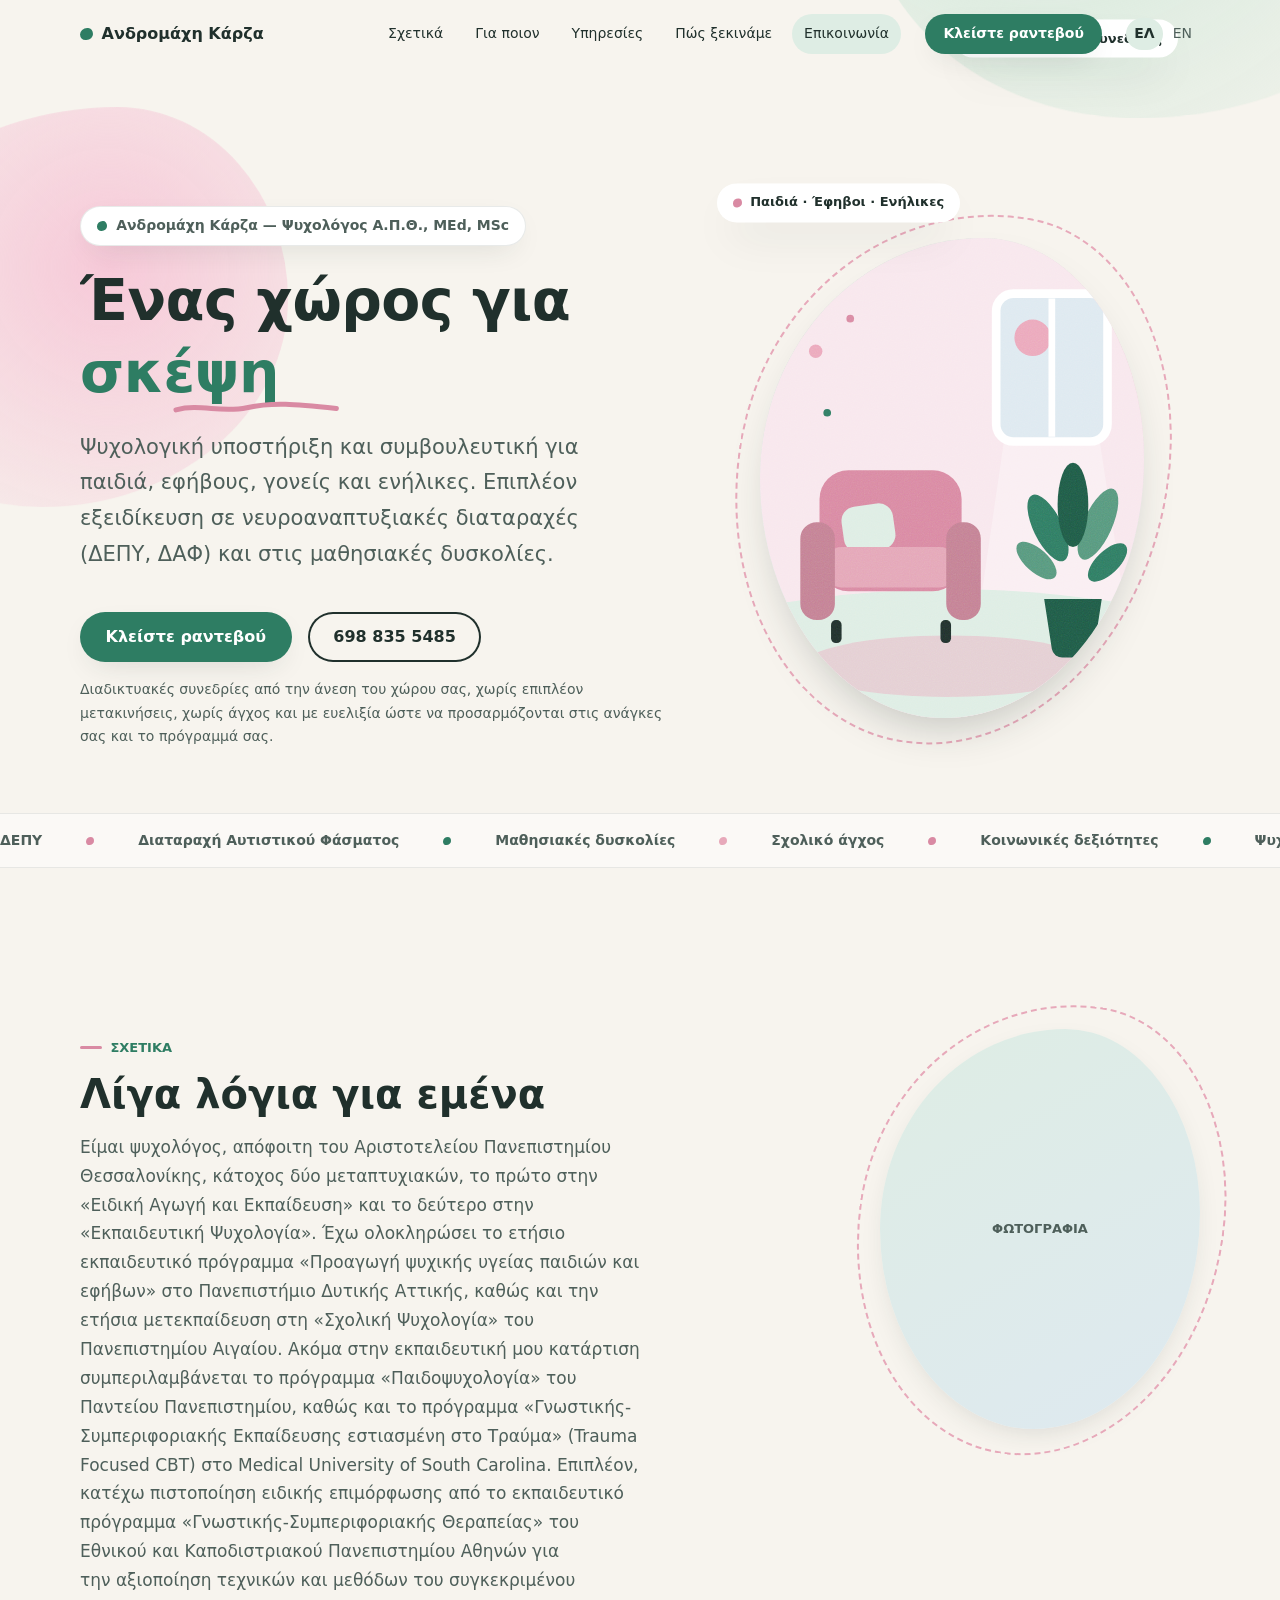
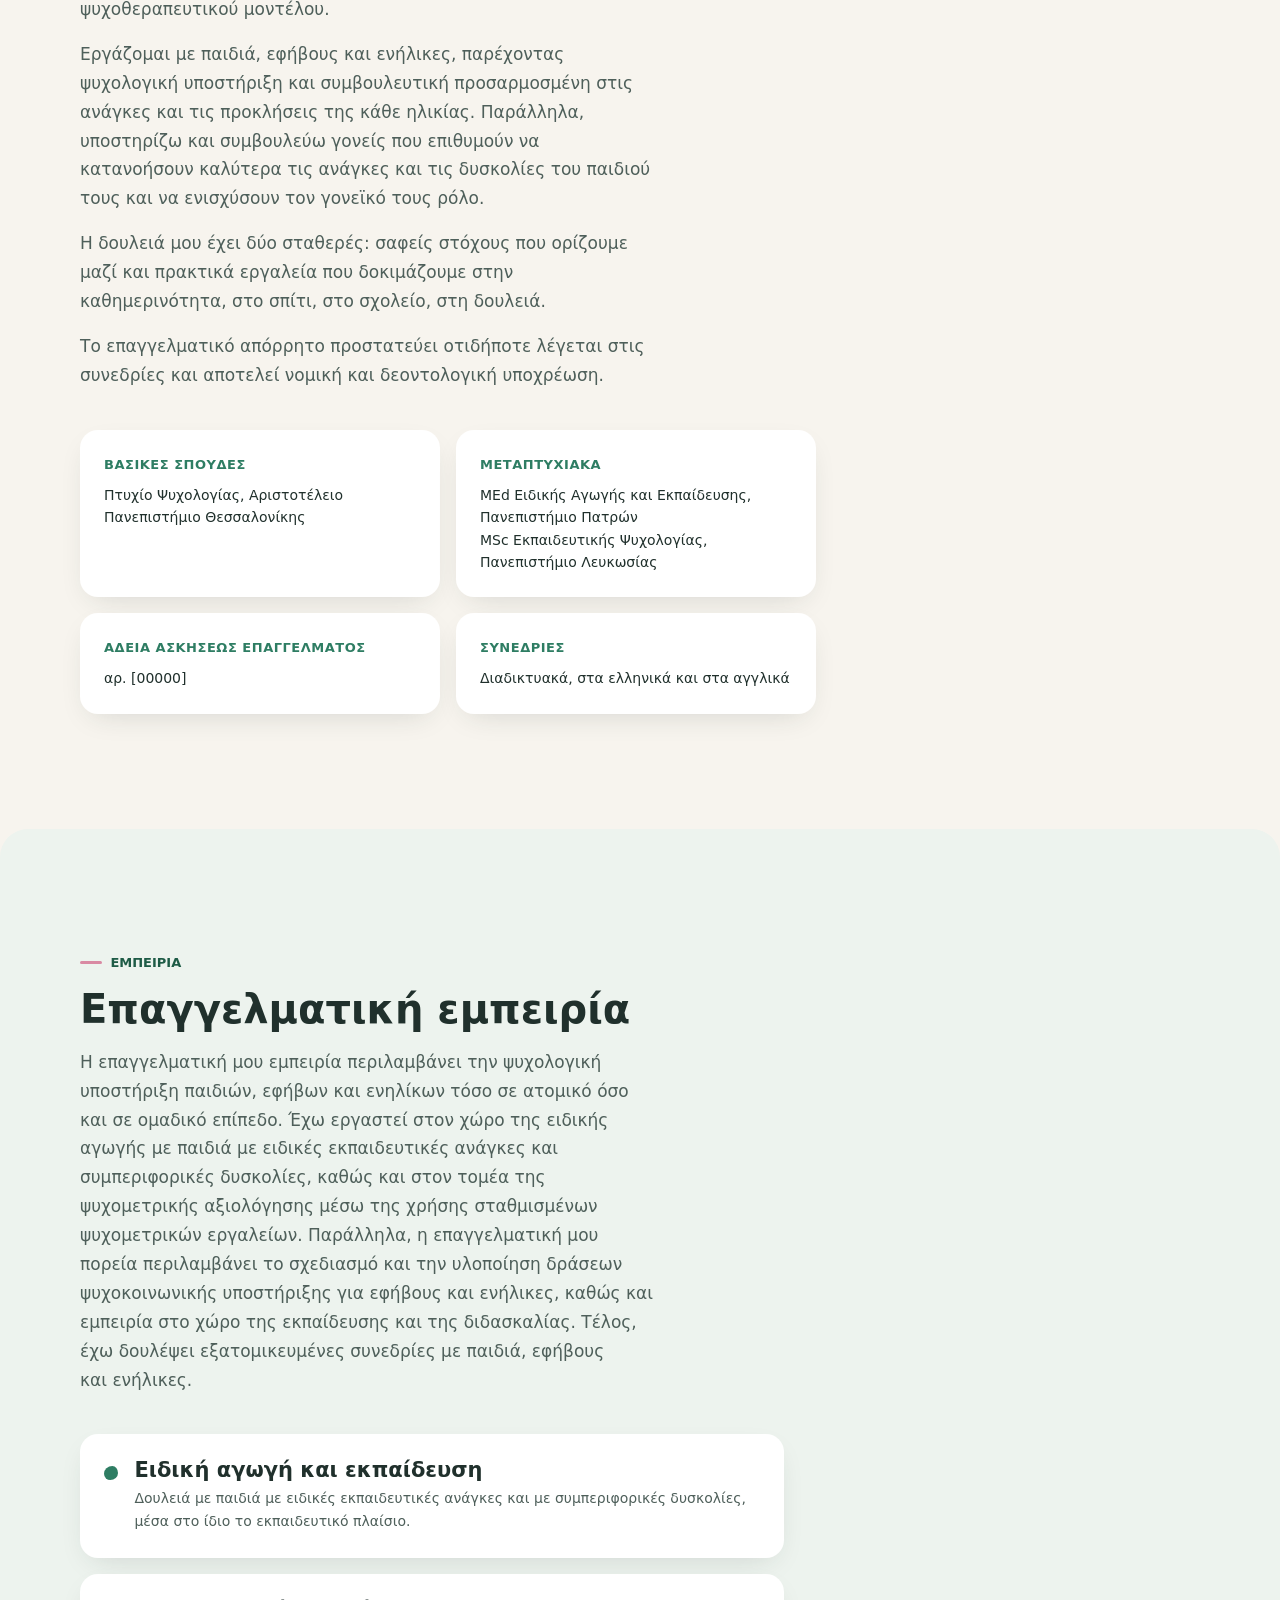
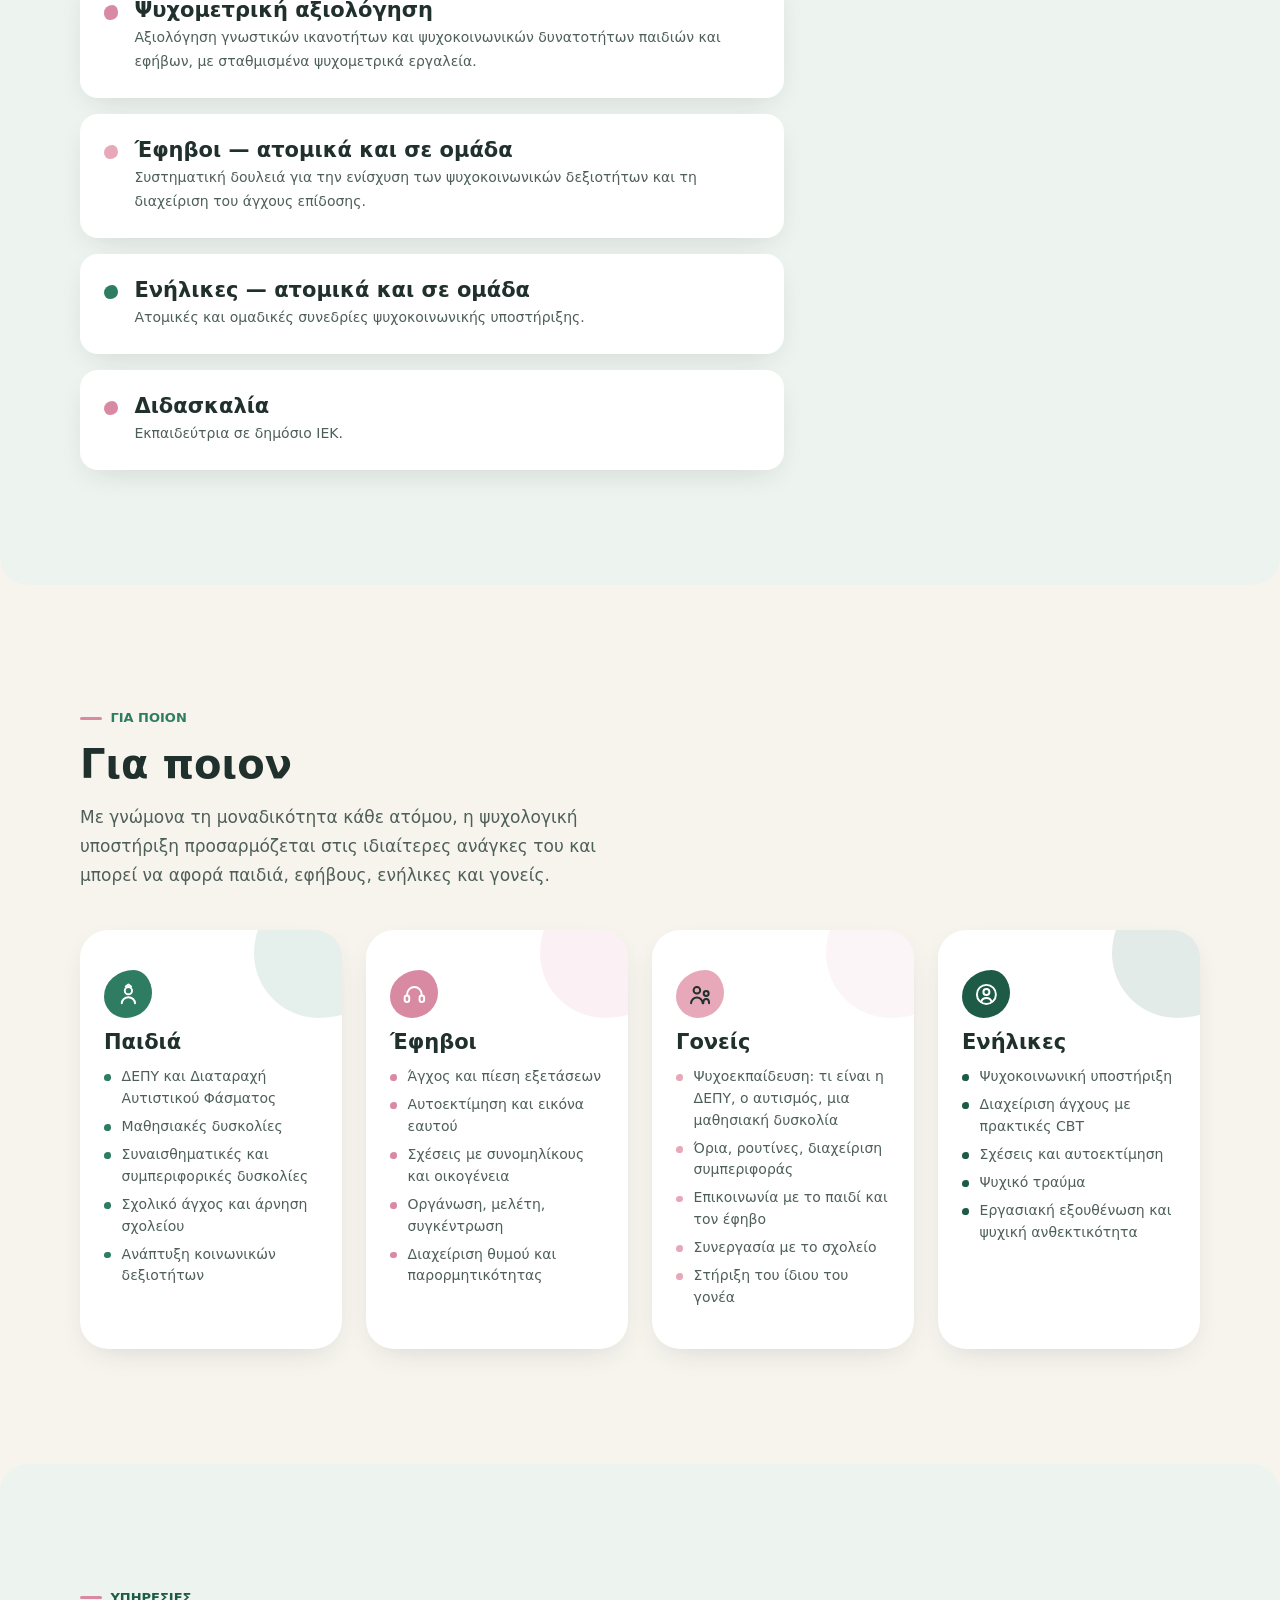
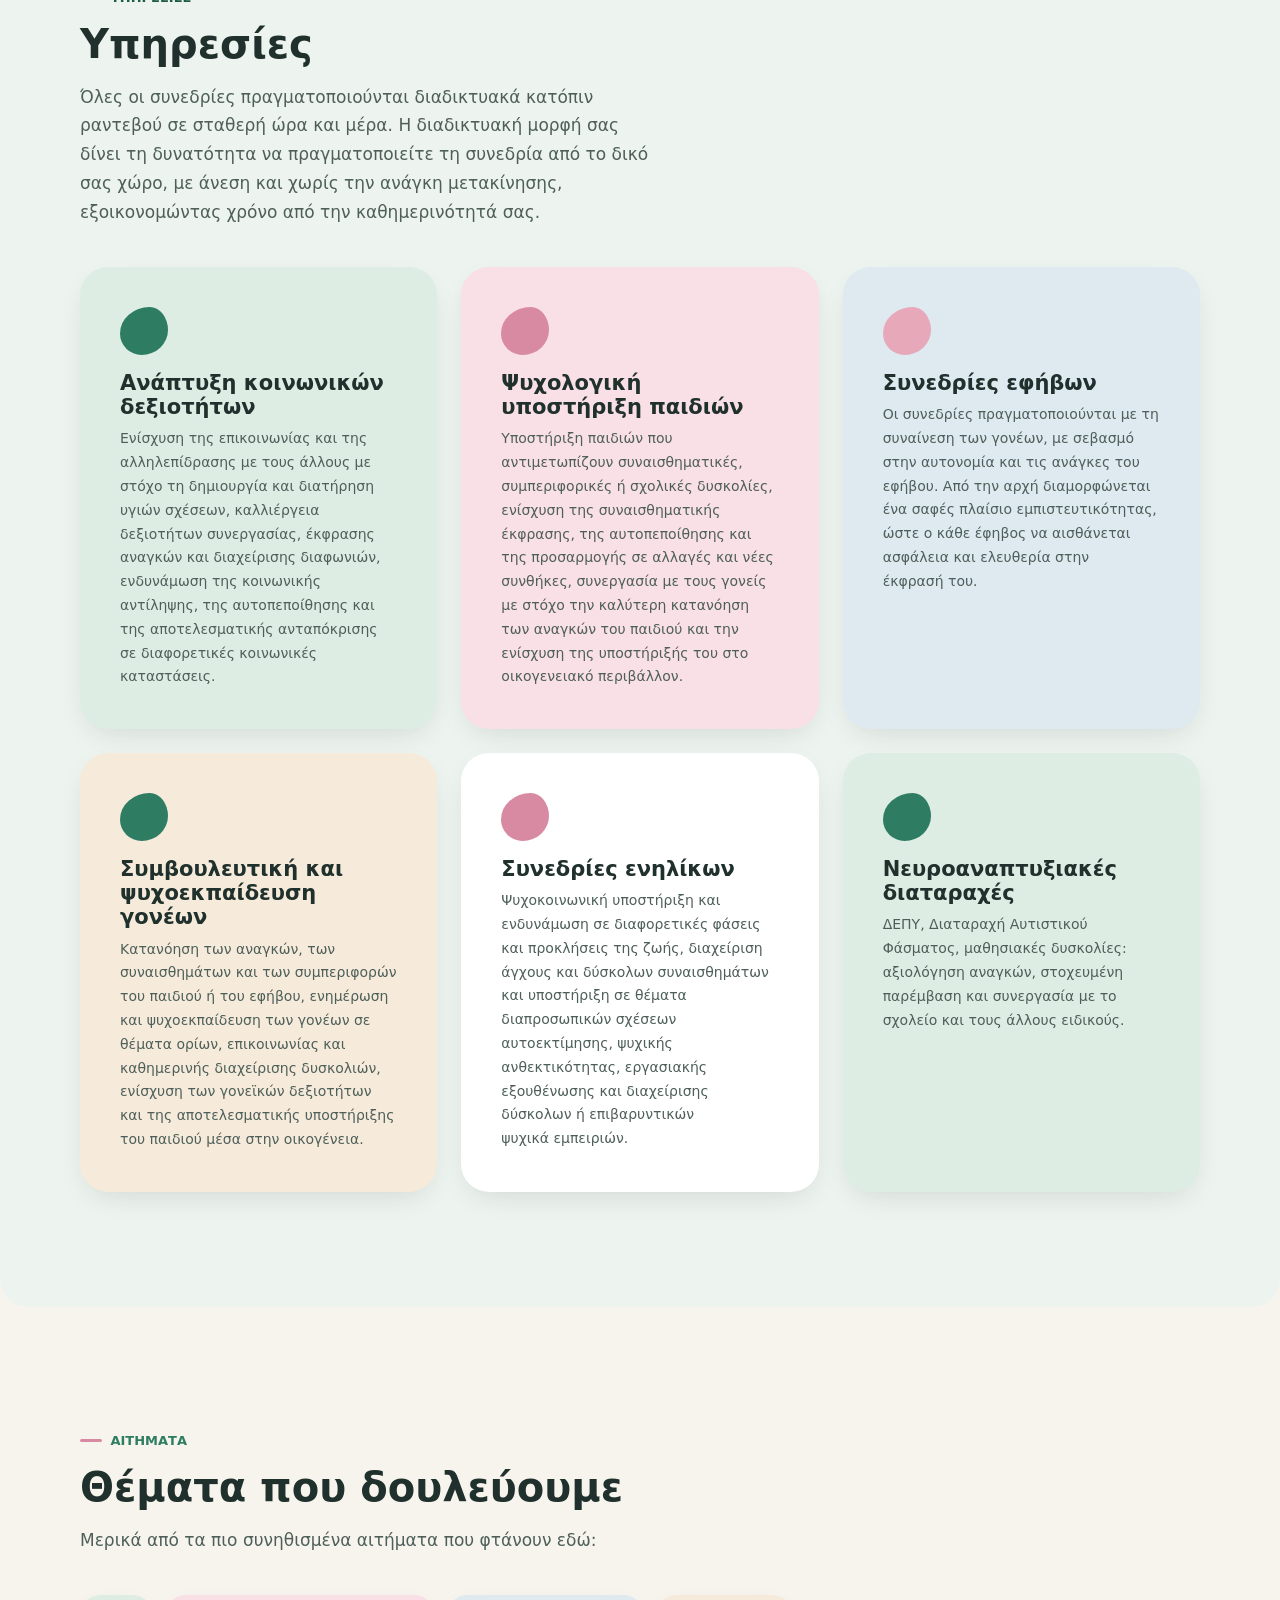
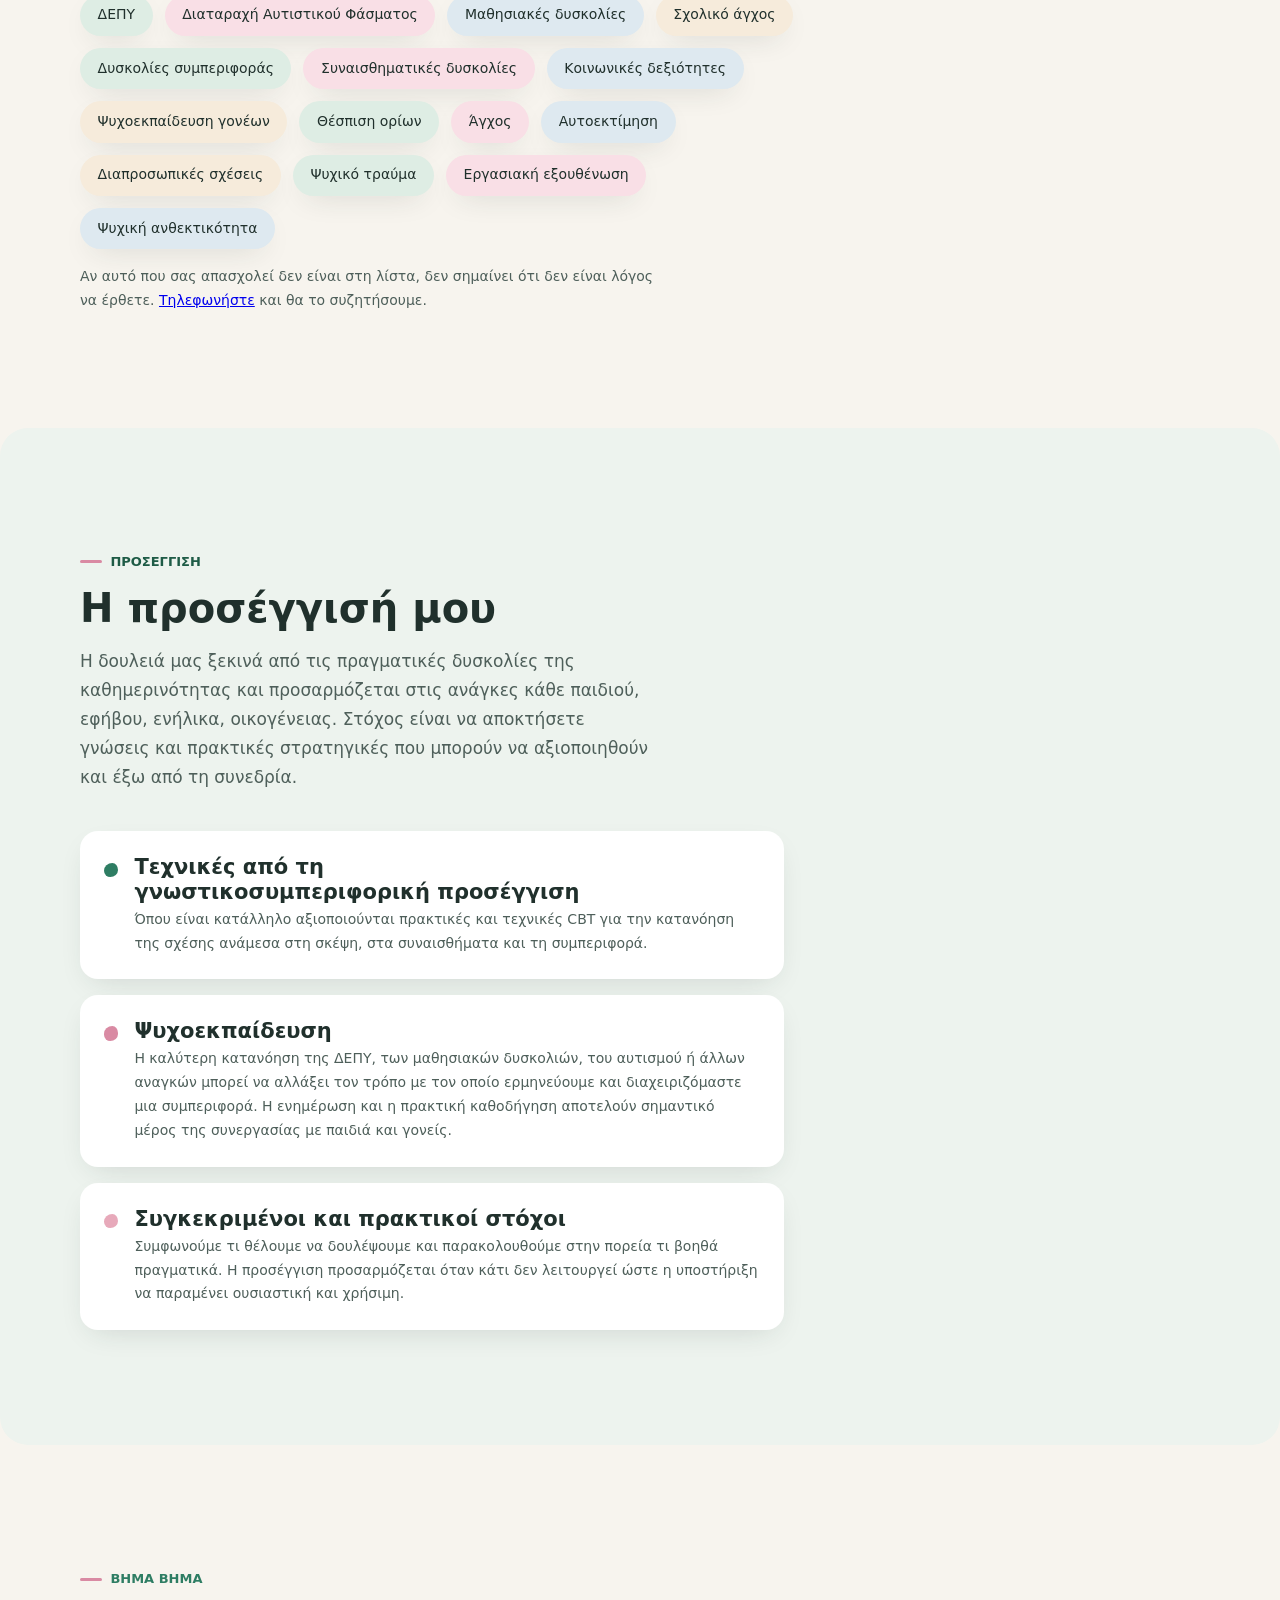
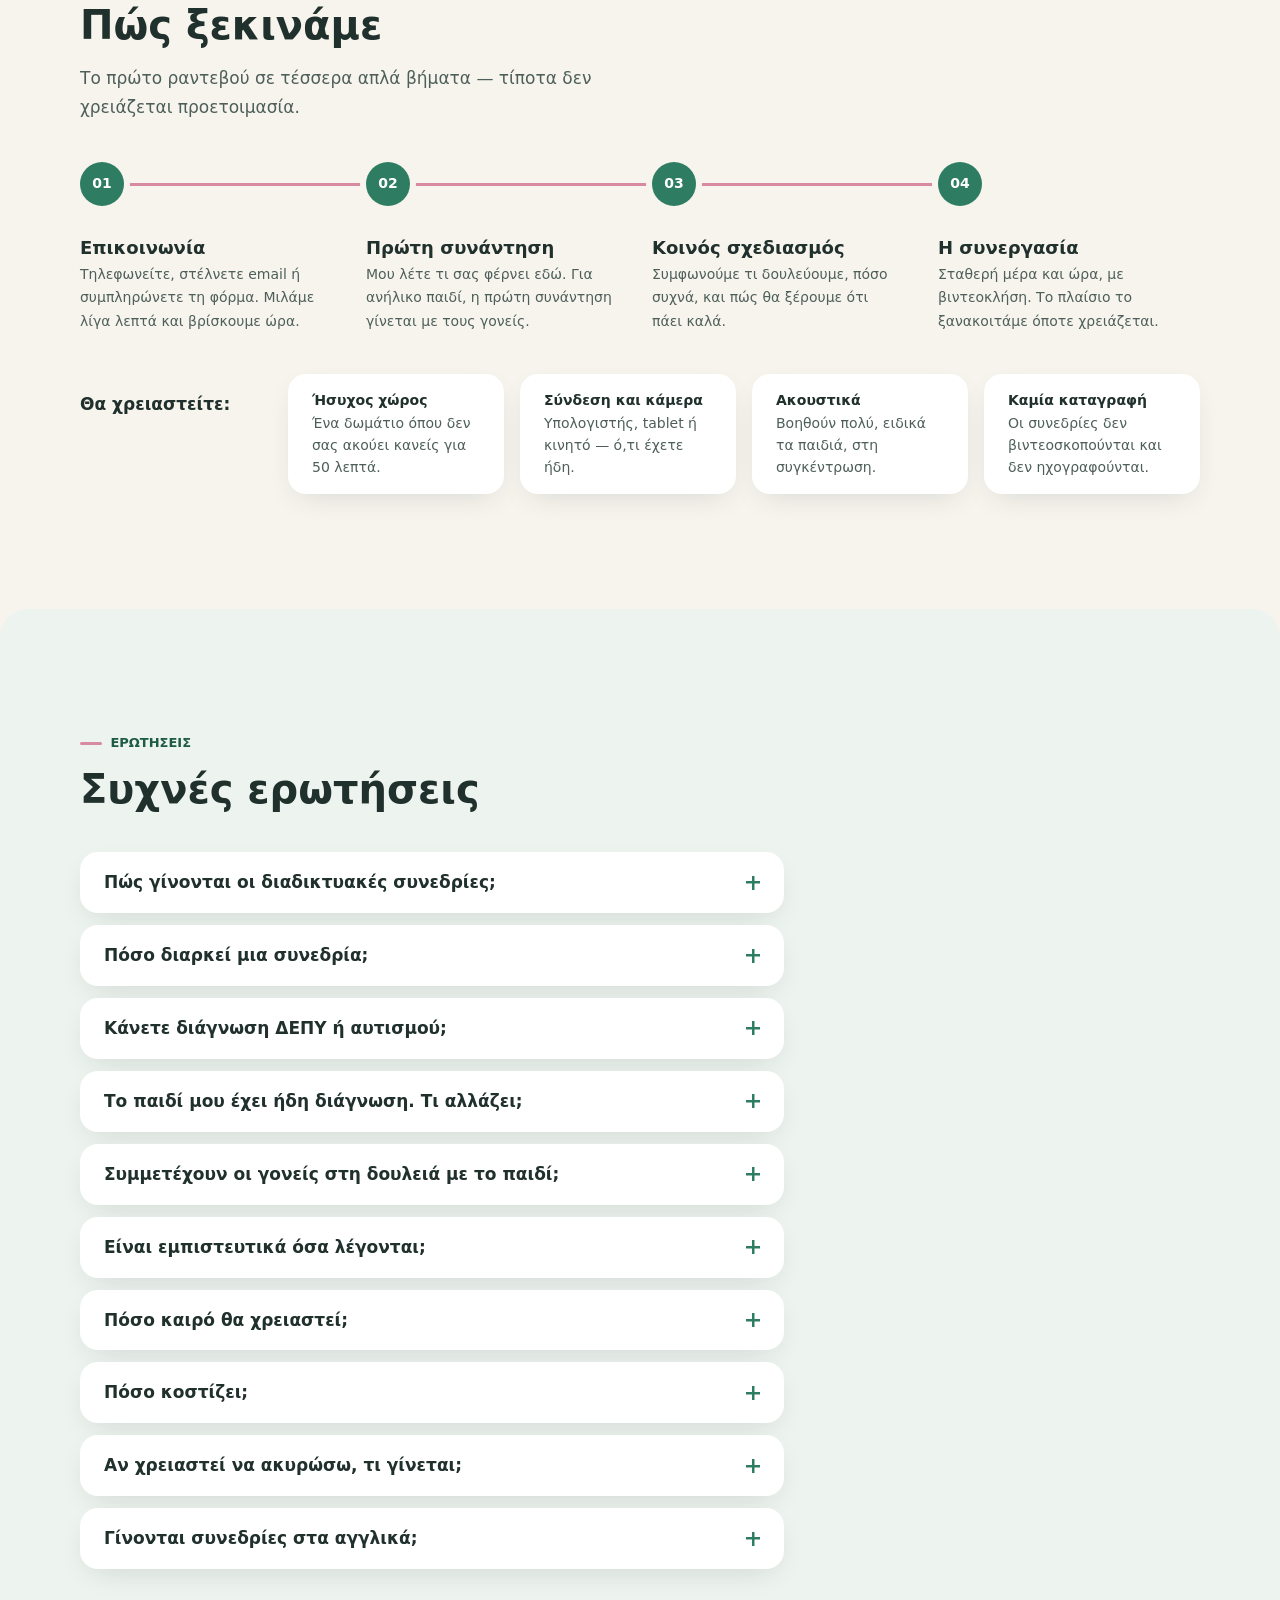
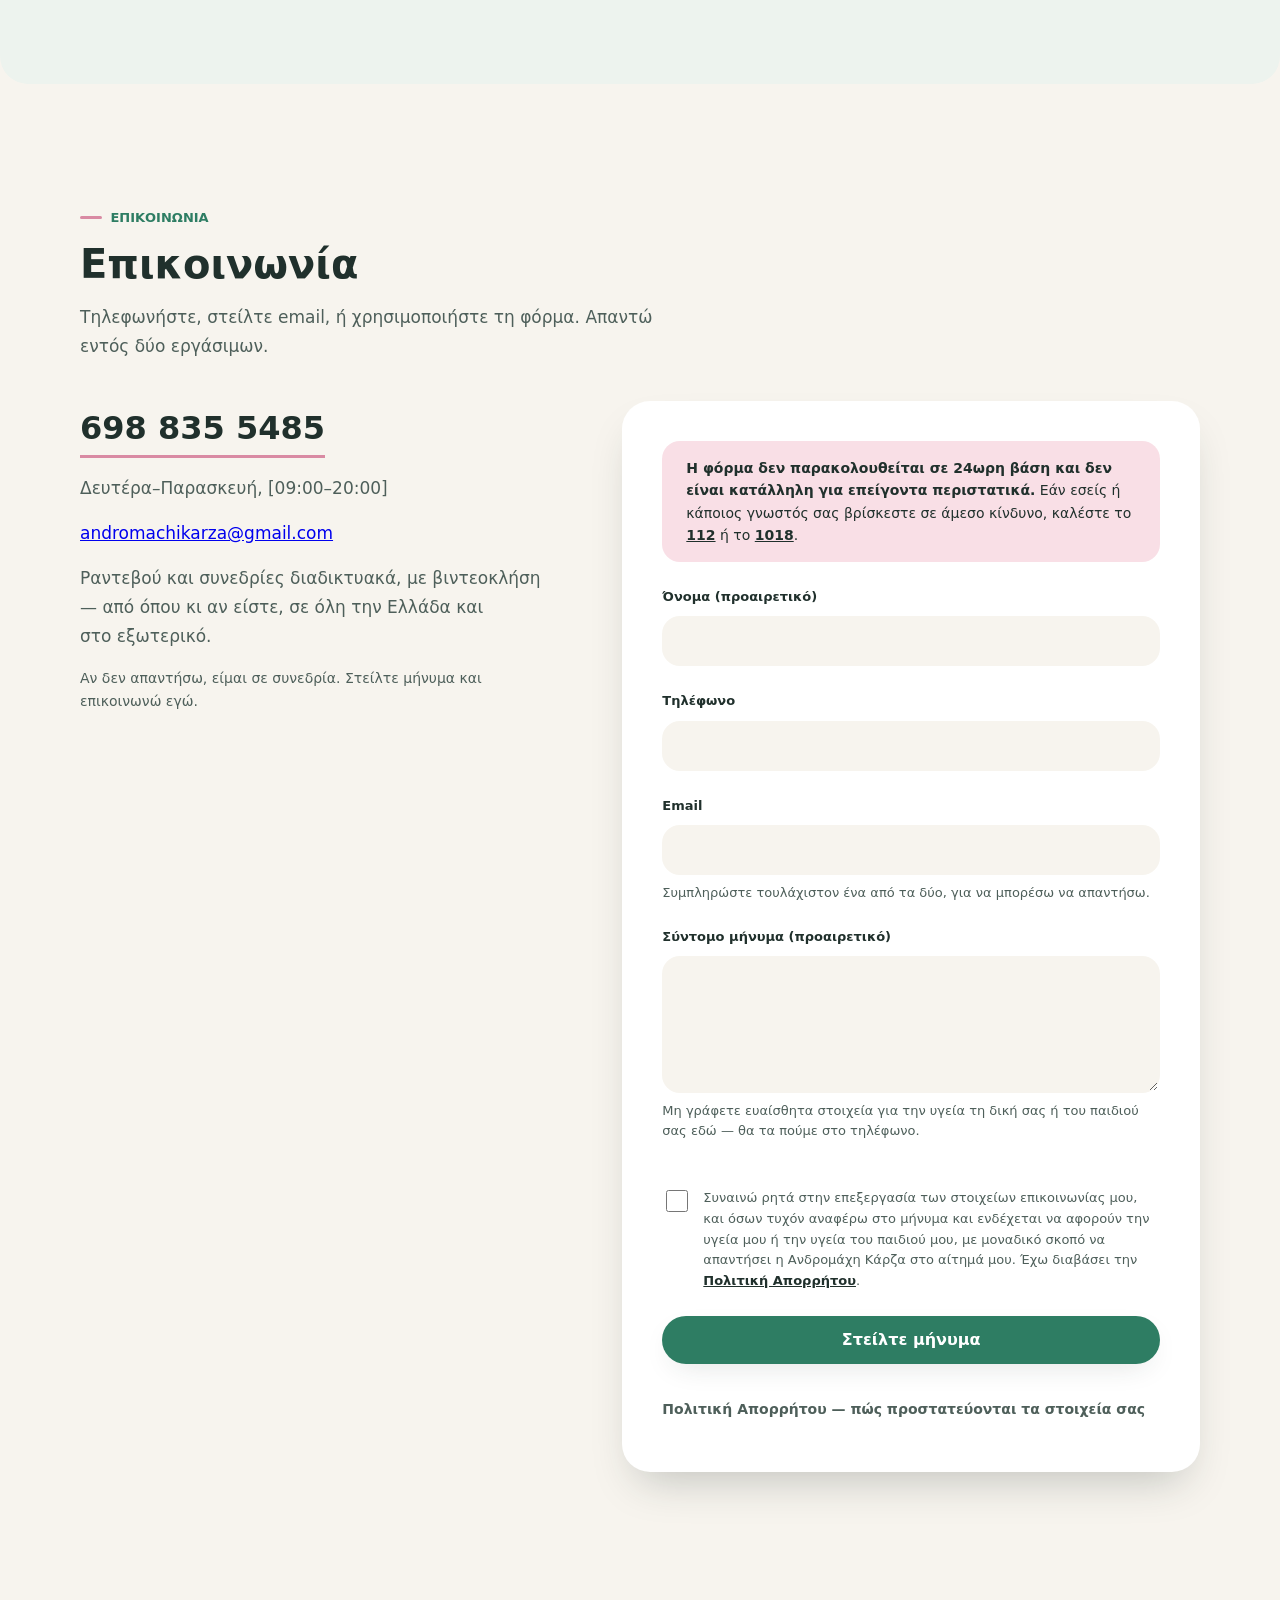
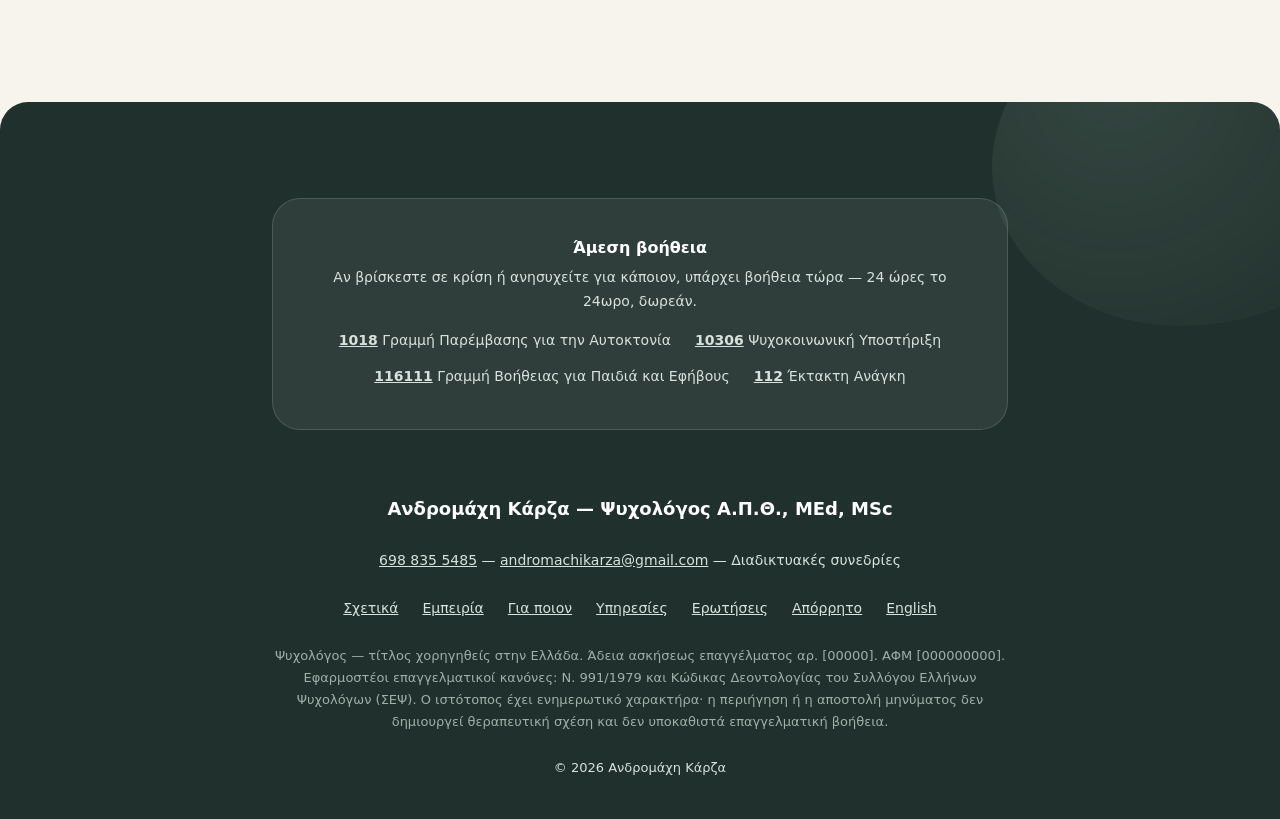
==== commit e8c637b5: "Rose palette, 3-word Greek hero rotor, updated about/FAQ copy Co-Authored-By: Claude Opus 5.5 (1M co" ====
--- a/index.html
+++ b/index.html
@@ -122,27 +122,17 @@
         {
           "@type": "Question",
           "name": "Κάνετε διάγνωση ΔΕΠΥ ή αυτισμού;",
-          "acceptedAnswer": { "@type": "Answer", "text": "Η διάγνωση των νευροαναπτυξιακών διαταραχών δίνεται από διεπιστημονική ομάδα — ΚΕΔΑΣΥ, Ιατροπαιδαγωγικό Κέντρο ή παιδοψυχίατρος. Αυτό που κάνω εγώ είναι η ψυχολογική αξιολόγηση των αναγκών, η υποστήριξη και η παρέμβαση, καθώς και η συνεργασία με τους φορείς που θέτουν τη διάγνωση. Αν χρειάζεται επίσημη διάγνωση, σας κατευθύνω πού να απευθυνθείτε. Έχω εργαστεί σε πλαίσιο ψυχομετρικής αξιολόγησης, με σταθμισμένα εργαλεία για τις γνωστικές ικανότητες και τις ψυχοκοινωνικές δυνατότητες παιδιών και εφήβων, οπότε μπορούμε να διαβάσουμε μαζί μια έκθεση αξιολόγησης που ήδη κρατάτε." }
+          "acceptedAnswer": { "@type": "Answer", "text": "Η διάγνωση των νευροαναπτυξιακών διαταραχών δίνεται από διεπιστημονική ομάδα — ΚΕΔΑΣΥ, Ιατροπαιδαγωγικό Κέντρο ή παιδοψυχίατρος. Αυτό που κάνω εγώ είναι η ψυχολογική αξιολόγηση των αναγκών, η υποστήριξη και η παρέμβαση, καθώς και η συνεργασία με τους φορείς που θέτουν τη διάγνωση. Αν χρειάζεται επίσημη διάγνωση, σας κατευθύνω πού να απευθυνθείτε. Έχω εργαστεί σε πλαίσιο ψυχομετρικής αξιολόγησης, με σταθμισμένα εργαλεία για τις γνωστικές ικανότητες και τις ψυχοκοινωνικές δυνατότητες παιδιών και εφήβων, οπότε μπορούμε να διαβάσουμε μαζί μια έκθεση αξιολόγησης που ήδη κρατάτε: τι καταγράφει και τι σημαίνει για την καθημερινότητα του παιδιού." }
         },
         {
           "@type": "Question",
           "name": "Συμμετέχουν οι γονείς στη δουλειά με το παιδί;",
-          "acceptedAnswer": { "@type": "Answer", "text": "Ναι. Η πρώτη συνάντηση για ένα ανήλικο παιδί γίνεται με τους γονείς, χωρίς το παιδί. Στη συνέχεια υπάρχουν τακτικές συναντήσεις γονέων: χωρίς ψυχοεκπαίδευση και συνέπεια στο σπίτι, η δουλειά της συνεδρίας δύσκολα κρατάει." }
+          "acceptedAnswer": { "@type": "Answer", "text": "Ναι. Η πρώτη συνάντηση για ένα ανήλικο παιδί γίνεται με τους γονείς. Στη συνέχεια πραγματοποιούνται τακτικές συναντήσεις με τους γονείς, όπου χρειάζεται, με στόχο την ψυχοεκπαίδευση και τη συνεργασία γύρω από τις ανάγκες του παιδιού. Η ενεργή συμμετοχή της οικογένειας και η συνέπεια στην καθημερινότητα συμβάλλουν σε μια πιο ολοκληρωμένη και αποτελεσματική αντιμετώπιση των δυσκολιών του παιδιού." }
         },
         {
           "@type": "Question",
           "name": "Είναι εμπιστευτικά όσα λέγονται;",
-          "acceptedAnswer": { "@type": "Answer", "text": "Ναι. Δεσμεύομαι από το επαγγελματικό απόρρητο. Στη δουλειά με ανηλίκους οι γονείς ενημερώνονται για την πορεία και για ό,τι αφορά την ασφάλεια του παιδιού, όχι όμως για κάθε λεπτομέρεια που εμπιστεύεται το παιδί — αυτό συμφωνείται ρητά από την αρχή και με τις δύο πλευρές. Οι εξαιρέσεις είναι λίγες και συγκεκριμένες, κυρίως όταν υπάρχει άμεσος κίνδυνος ή όταν το ορίζει ο νόμος." }
-        },
-        {
-          "@type": "Question",
-          "name": "Καλύπτεται από τον ΕΟΠΥΥ;",
-          "acceptedAnswer": { "@type": "Answer", "text": "Ο ΕΟΠΥΥ δεν έχει σύμβαση με ιδιώτες ψυχολόγους, οπότε δεν υπάρχει «κάλυψη» με την έννοια που έχει στον γιατρό. Υπάρχει διαδικασία μερικής αποζημίωσης του ασφαλισμένου, που προϋποθέτει γνωμάτευση ψυχιάτρου, απόδειξη και υπεύθυνη δήλωση. Δεν μπορώ να εγγυηθώ το αποτέλεσμα της αίτησης — το αποφασίζει ο ΕΟΠΥΥ — αλλά σας δίνω ό,τι παραστατικό χρειάζεστε." }
-        },
-        {
-          "@type": "Question",
-          "name": "Ψυχολόγος, ψυχοθεραπευτής, ψυχίατρος — ποια είναι η διαφορά;",
-          "acceptedAnswer": { "@type": "Answer", "text": "Ο ψυχολόγος έχει σπουδάσει ψυχολογία και άδεια ασκήσεως επαγγέλματος. Ο ψυχοθεραπευτής έχει επιπλέον μετεκπαίδευση σε συγκεκριμένη θεραπευτική προσέγγιση. Ο ψυχίατρος είναι γιατρός και είναι ο μόνος που συνταγογραφεί φάρμακα. Αν χρειαστεί φαρμακευτική αγωγή, θα σας το πω και θα συνεργαστούμε με ψυχίατρο ή παιδοψυχίατρο." }
+          "acceptedAnswer": { "@type": "Answer", "text": "Ναι, η εμπιστευτικότητα και το επαγγελματικό απόρρητο αποτελούν βασικές αρχές της συνεργασίας, ώστε να μοιράζεστε στο πλαίσιο των συνεδριών αντιμετωπίζονται με σεβασμό και εχεμύθεια. Στην περίπτωση ανηλίκων η συνεργασία με τους γονείς περιλαμβάνει ενημέρωση για την πορεία και για ζητήματα που αφορούν την ασφάλεια και την υποστήριξη του παιδιού χωρίς να παραβιάζεται η ιδιωτικότητα όσον το παιδί επιλέγει να μοιραστεί. Το απόρρητο έχει συγκεκριμένες εξαιρέσεις οι οποίες αφορούν κυρίως περιπτώσεις σοβαρού και άμεσου κινδύνου ή περιπτώσεις όπου υπάρχει σχετική νομική υποχρέωση. Το πλαίσιο της εμπιστευτικότητας και τα όριά του διευκρινίζονται από την αρχή της συνεργασίας." }
         }
       ]
     }
@@ -207,32 +197,17 @@
       <div>
         <p class="hero__eyebrow"><span class="hdr__dot" aria-hidden="true"></span>Ανδρομάχη Κάρζα — Ψυχολόγος Α.Π.Θ., MEd, MSc</p>
 
-        <!-- The sr-only sentence is the accessible name; the kinetic lines are
-             presentation, so the carousel never chatters at a screen reader. -->
         <h1 class="hero__title" id="h-hero">
-          <span class="sr-only">Ένας χώρος να μιλήσετε.</span>
+          <span class="sr-only">Ένας χώρος για σκέψη, κατανόηση, εξέλιξη.</span>
           <span aria-hidden="true">
-            <span class="line"><span class="line-in">Ένας χώρος</span></span>
-            <span class="line"><span class="line-in">να
-              <span class="rotor-wrap">
-                <span class="rotor">
-                  <ul>
-                    <li>μιλήσετε</li>
-                    <li>ακουστείτε</li>
-                    <li>ανασάνετε</li>
-                    <li>ξεκινήσετε</li>
-                    <li>μιλήσετε</li>
-                  </ul>
-                </span>
-                <svg class="squig" viewBox="0 0 230 22" width="230" height="22" aria-hidden="true" focusable="false"><path d="M4 15 C 38 6, 66 20, 102 12 S 168 7, 226 13"/></svg>
-              </span>
-            </span></span>
+            <span class="line"><span class="line-in">Ένας χώρος για</span></span>
+            <span class="line"><span class="line-in"><span class="rotor-wrap"><span class="rotor rotor--3"><ul><li>σκέψη</li><li>κατανόηση</li><li>εξέλιξη</li><li aria-hidden="true">σκέψη</li></ul></span><svg class="squig" viewBox="0 0 230 22" width="230" height="22" aria-hidden="true" focusable="false"><path d="M4 15 C 38 6, 66 20, 102 12 S 168 7, 226 13"/></svg></span></span></span>
           </span>
         </h1>
 
         <p class="hero__lede">
-          Ψυχολογική υποστήριξη και συμβουλευτική για παιδιά, εφήβους και
-          ενήλικες — με εξειδίκευση στις νευροαναπτυξιακές διαταραχές
+          Ψυχολογική υποστήριξη και συμβουλευτική για παιδιά, εφήβους, γονείς
+          και ενήλικες. Επιπλέον εξειδίκευση σε νευροαναπτυξιακές διαταραχές
           (ΔΕΠΥ, ΔΑΦ) και στις μαθησιακές δυσκολίες.
         </p>
 
@@ -240,7 +215,7 @@
           <a class="btn" href="#epikoinonia">Κλείστε ραντεβού</a>
           <a class="btn btn--ghost" href="tel:+306988355485">698 835 5485</a>
         </div>
-        <p class="hero__note">Οι συνεδρίες γίνονται διαδικτυακά, κατόπιν ραντεβού. Απαντώ εντός δύο εργάσιμων.</p>
+        <p class="hero__note">Διαδικτυακές συνεδρίες από την άνεση του χώρου σας, χωρίς επιπλέον μετακινήσεις, χωρίς άγχος και με ευελιξία ώστε να προσαρμόζονται στις ανάγκες σας και το πρόγραμμά σας.</p>
       </div>
 
       <div class="hero__visual">
@@ -249,22 +224,22 @@
              <div class="hero__img"><img src="assets/hero.jpg" width="640" height="800" alt=""></div> -->
         <div class="hero__img" role="img" aria-label="Εικονογράφηση: γωνιά συνεδριών με πολυθρόνα, φυτό και παράθυρο με φως">
           <svg viewBox="0 0 400 500" width="400" height="500" preserveAspectRatio="xMidYMid slice" aria-hidden="true" focusable="false">
-            <rect width="400" height="500" fill="#F6EBDB"/>
+            <rect width="400" height="500" fill="#F8E7ED"/>
             <!-- window with morning light -->
             <rect x="246" y="58" width="116" height="154" rx="18" fill="#DEE9F0"/>
-            <circle cx="284" cy="104" r="19" fill="#EDB458"/>
+            <circle cx="284" cy="104" r="19" fill="#EBA9BC"/>
             <rect x="246" y="58" width="116" height="154" rx="18" fill="none" stroke="#FFFFFF" stroke-width="9"/>
             <line x1="304" y1="63" x2="304" y2="207" stroke="#FFFFFF" stroke-width="7"/>
             <path d="M254 212 L354 212 L398 500 L212 500 Z" fill="#FFFFFF" opacity="0.28"/>
             <!-- floor -->
             <path d="M0 384 Q200 348 400 384 L400 500 L0 500 Z" fill="#DEEDE4"/>
-            <ellipse cx="196" cy="446" rx="152" ry="32" fill="#EDB458" opacity="0.45"/>
+            <ellipse cx="196" cy="446" rx="152" ry="32" fill="#EBA9BC" opacity="0.45"/>
             <!-- armchair -->
-            <rect x="62" y="242" width="148" height="126" rx="30" fill="#E8825F"/>
+            <rect x="62" y="242" width="148" height="126" rx="30" fill="#D98AA3"/>
             <rect x="86" y="278" width="54" height="48" rx="15" fill="#DEEDE4" transform="rotate(-8 113 302)"/>
-            <rect x="66" y="322" width="140" height="42" rx="19" fill="#F0936F"/>
-            <rect x="42" y="296" width="36" height="102" rx="17" fill="#D96F4C"/>
-            <rect x="194" y="296" width="36" height="102" rx="17" fill="#D96F4C"/>
+            <rect x="66" y="322" width="140" height="42" rx="19" fill="#E4A7B8"/>
+            <rect x="42" y="296" width="36" height="102" rx="17" fill="#C48295"/>
+            <rect x="194" y="296" width="36" height="102" rx="17" fill="#C48295"/>
             <rect x="74" y="398" width="11" height="24" rx="5" fill="#20302C"/>
             <rect x="188" y="398" width="11" height="24" rx="5" fill="#20302C"/>
             <!-- plant -->
@@ -275,8 +250,8 @@
             <ellipse cx="362" cy="338" rx="12" ry="26" fill="#2E7D63" transform="rotate(46 362 338)"/>
             <path d="M296 376 h60 l-8 52 a11 11 0 0 1 -11 9 h-22 a11 11 0 0 1 -11 -9 Z" fill="#1E5B46"/>
             <!-- little accents -->
-            <circle cx="58" cy="118" r="7" fill="#EDB458"/>
-            <circle cx="94" cy="84" r="4" fill="#E8825F"/>
+            <circle cx="58" cy="118" r="7" fill="#EBA9BC"/>
+            <circle cx="94" cy="84" r="4" fill="#D98AA3"/>
             <circle cx="70" cy="182" r="4" fill="#2E7D63"/>
           </svg>
         </div>
@@ -311,22 +286,37 @@
             <h2 id="h-about">Λίγα λόγια για εμένα</h2>
             <p class="sec__intro">
               Είμαι ψυχολόγος, απόφοιτη του Αριστοτελείου Πανεπιστημίου
-              Θεσσαλονίκης, με μεταπτυχιακό στην Ειδική Αγωγή και Εκπαίδευση
-              (Πανεπιστήμιο Πατρών) και στην Εκπαιδευτική Ψυχολογία
-              (Πανεπιστήμιο Λευκωσίας). Δουλεύω με παιδιά, εφήβους και
-              ενήλικες, και με τους γονείς που θέλουν να καταλάβουν τι
-              συμβαίνει στο παιδί τους και τι μπορούν να κάνουν γι' αυτό.
+              Θεσσαλονίκης, κάτοχος δύο μεταπτυχιακών, το πρώτο στην «Ειδική
+              Αγωγή και Εκπαίδευση» και το δεύτερο στην «Εκπαιδευτική Ψυχολογία».
+              Έχω ολοκληρώσει το ετήσιο εκπαιδευτικό πρόγραμμα «Προαγωγή
+              ψυχικής υγείας παιδιών και εφήβων» στο Πανεπιστήμιο Δυτικής
+              Αττικής, καθώς και την ετήσια μετεκπαίδευση στη «Σχολική
+              Ψυχολογία» του Πανεπιστημίου Αιγαίου. Ακόμα στην εκπαιδευτική μου
+              κατάρτιση συμπεριλαμβάνεται το πρόγραμμα «Παιδοψυχολογία» του
+              Παντείου Πανεπιστημίου, καθώς και το πρόγραμμα
+              «Γνωστικής-Συμπεριφοριακής Εκπαίδευσης εστιασμένη στο Τραύμα»
+              (Trauma Focused CBT) στο Medical University of South Carolina.
+              Επιπλέον, κατέχω πιστοποίηση ειδικής επιμόρφωσης από το
+              εκπαιδευτικό πρόγραμμα «Γνωστικής-Συμπεριφοριακής Θεραπείας» του
+              Εθνικού και Καποδιστριακού Πανεπιστημίου Αθηνών για την
+              αξιοποίηση τεχνικών και μεθόδων του συγκεκριμένου
+              ψυχοθεραπευτικού μοντέλου.
+            </p>
+            <p class="sec__intro">
+              Εργάζομαι με παιδιά, εφήβους και ενήλικες, παρέχοντας ψυχολογική
+              υποστήριξη και συμβουλευτική προσαρμοσμένη στις ανάγκες και τις
+              προκλήσεις της κάθε ηλικίας. Παράλληλα, υποστηρίζω και συμβουλεύω
+              γονείς που επιθυμούν να κατανοήσουν καλύτερα τις ανάγκες και τις
+              δυσκολίες του παιδιού τους και να ενισχύσουν τον γονεϊκό τους ρόλο.
             </p>
             <p class="sec__intro">
               Η δουλειά μου έχει δύο σταθερές: σαφείς στόχους που ορίζουμε μαζί
-              και πρακτικά εργαλεία που δοκιμάζονται στην καθημερινότητα —
-              στο σπίτι, στο σχολείο, στη δουλειά. Δεν υπόσχομαι γρήγορες
-              λύσεις· εξηγώ όμως πάντα τι κάνουμε και γιατί.
+              και πρακτικά εργαλεία που δοκιμάζουμε στην καθημερινότητα, στο
+              σπίτι, στο σχολείο, στη δουλειά.
             </p>
             <p class="sec__intro">
-              Ό,τι λέγεται στις συνεδρίες μένει εκεί. Το επαγγελματικό απόρρητο
-              δεν είναι υπόσχεση ευγένειας — είναι νομική και δεοντολογική
-              υποχρέωση.
+              Το επαγγελματικό απόρρητο προστατεύει οτιδήποτε λέγεται στις
+              συνεδρίες και αποτελεί νομική και δεοντολογική υποχρέωση.
             </p>
           </div>
 
@@ -364,13 +354,20 @@
     <div class="wrap">
       <div class="sec__head rv">
         <p class="kicker">ΕΜΠΕΙΡΙΑ</p>
-        <h2 id="h-exp">Πού έχω δουλέψει</h2>
-        <p class="sec__intro">
-          Η εμπειρία μου δεν έρχεται από ένα μόνο πλαίσιο: περνάει από την
-          ειδική αγωγή, από την ψυχομετρική αξιολόγηση, από ομάδες εφήβων και
-          ενηλίκων και από τη διδασκαλία. Και τα τέσσερα δουλεύουν μαζί μέσα
-          στη συνεδρία.
-        </p>
+            <h2 id="h-exp">Επαγγελματική εμπειρία</h2>
+            <p class="sec__intro">
+              Η επαγγελματική μου εμπειρία περιλαμβάνει την ψυχολογική
+              υποστήριξη παιδιών, εφήβων και ενηλίκων τόσο σε ατομικό όσο και σε
+              ομαδικό επίπεδο. Έχω εργαστεί στον χώρο της ειδικής αγωγής με
+              παιδιά με ειδικές εκπαιδευτικές ανάγκες και συμπεριφορικές
+              δυσκολίες, καθώς και στον τομέα της ψυχομετρικής αξιολόγησης μέσω
+              της χρήσης σταθμισμένων ψυχομετρικών εργαλείων. Παράλληλα, η
+              επαγγελματική μου πορεία περιλαμβάνει το σχεδιασμό και την
+              υλοποίηση δράσεων ψυχοκοινωνικής υποστήριξης για εφήβους και
+              ενήλικες, καθώς και εμπειρία στο χώρο της εκπαίδευσης και της
+              διδασκαλίας. Τέλος, έχω δουλέψει εξατομικευμένες συνεδρίες με
+              παιδιά, εφήβους και ενήλικες.
+            </p>
       </div>
       <div class="rows rv-kids">
         <div class="row">
@@ -417,11 +414,12 @@
     <div class="wrap">
       <div class="sec__head rv">
         <p class="kicker">ΓΙΑ ΠΟΙΟΝ</p>
-        <h2 id="h-for">Ποιοι έρχονται εδώ</h2>
-        <p class="sec__intro">
-          Τέσσερις διαφορετικοί άνθρωποι, τέσσερις διαφορετικοί τρόποι δουλειάς.
-          Βρείτε ποιος σας μοιάζει.
-        </p>
+            <h2 id="h-for">Για ποιον</h2>
+            <p class="sec__intro">
+              Με γνώμονα τη μοναδικότητα κάθε ατόμου, η ψυχολογική υποστήριξη
+              προσαρμόζεται στις ιδιαίτερες ανάγκες του και μπορεί να αφορά
+              παιδιά, εφήβους, ενήλικες και γονείς.
+            </p>
       </div>
 
       <div class="paths rv-kids">
@@ -508,41 +506,42 @@
         <p class="kicker">ΥΠΗΡΕΣΙΕΣ</p>
         <h2 id="h-services">Υπηρεσίες</h2>
         <p class="sec__intro">
-          Όλες οι συνεδρίες γίνονται διαδικτυακά, κατόπιν ραντεβού, σε σταθερή
-          μέρα και ώρα. Το κόστος συζητείται στην πρώτη μας επικοινωνία, πριν
-          κλείσουμε ραντεβού.
+          Όλες οι συνεδρίες πραγματοποιούνται διαδικτυακά κατόπιν ραντεβού σε
+          σταθερή ώρα και μέρα. Η διαδικτυακή μορφή σας δίνει τη δυνατότητα να
+          πραγματοποιείτε τη συνεδρία από το δικό σας χώρο, με άνεση και χωρίς
+          την ανάγκη μετακίνησης, εξοικονομώντας χρόνο από την καθημερινότητά σας.
         </p>
       </div>
       <div class="cards rv-kids">
         <div class="cardp">
           <div class="cardp__shape" aria-hidden="true"></div>
+          <h3>Ανάπτυξη κοινωνικών δεξιοτήτων</h3>
+          <p>Ενίσχυση της επικοινωνίας και της αλληλεπίδρασης με τους άλλους με στόχο τη δημιουργία και διατήρηση υγιών σχέσεων, καλλιέργεια δεξιοτήτων συνεργασίας, έκφρασης αναγκών και διαχείρισης διαφωνιών, ενδυνάμωση της κοινωνικής αντίληψης, της αυτοπεποίθησης και της αποτελεσματικής ανταπόκρισης σε διαφορετικές κοινωνικές καταστάσεις.</p>
+        </div>
+        <div class="cardp">
+          <div class="cardp__shape" aria-hidden="true"></div>
           <h3>Ψυχολογική υποστήριξη παιδιών</h3>
-          <p>Δουλειά με το παιδί και παράλληλες συναντήσεις με τους γονείς. Συναισθηματικές και συμπεριφορικές δυσκολίες, σχολικό άγχος, προσαρμογή σε αλλαγές.</p>
+          <p>Υποστήριξη παιδιών που αντιμετωπίζουν συναισθηματικές, συμπεριφορικές ή σχολικές δυσκολίες, ενίσχυση της συναισθηματικής έκφρασης, της αυτοπεποίθησης και της προσαρμογής σε αλλαγές και νέες συνθήκες, συνεργασία με τους γονείς με στόχο την καλύτερη κατανόηση των αναγκών του παιδιού και την ενίσχυση της υποστήριξής του στο οικογενειακό περιβάλλον.</p>
         </div>
         <div class="cardp">
           <div class="cardp__shape" aria-hidden="true"></div>
           <h3>Συνεδρίες εφήβων</h3>
-          <p>Με τη συναίνεση των γονέων. Η πρώτη συνάντηση γίνεται συνήθως με τους γονείς, οι υπόλοιπες με τον έφηβο — και με ξεκάθαρη συμφωνία για το τι μένει μεταξύ μας.</p>
+          <p>Οι συνεδρίες πραγματοποιούνται με τη συναίνεση των γονέων, με σεβασμό στην αυτονομία και τις ανάγκες του εφήβου. Από την αρχή διαμορφώνεται ένα σαφές πλαίσιο εμπιστευτικότητας, ώστε ο κάθε έφηβος να αισθάνεται ασφάλεια και ελευθερία στην έκφρασή του.</p>
         </div>
         <div class="cardp">
           <div class="cardp__shape" aria-hidden="true"></div>
-          <h3>Νευροαναπτυξιακές διαταραχές &amp; μαθησιακές δυσκολίες</h3>
-          <p>ΔΕΠΥ, Διαταραχή Αυτιστικού Φάσματος, μαθησιακές δυσκολίες: αξιολόγηση αναγκών, στοχευμένη παρέμβαση και συνεργασία με το σχολείο και τους άλλους ειδικούς.</p>
+          <h3>Συμβουλευτική και ψυχοεκπαίδευση γονέων</h3>
+          <p>Κατανόηση των αναγκών, των συναισθημάτων και των συμπεριφορών του παιδιού ή του εφήβου, ενημέρωση και ψυχοεκπαίδευση των γονέων σε θέματα ορίων, επικοινωνίας και καθημερινής διαχείρισης δυσκολιών, ενίσχυση των γονεϊκών δεξιοτήτων και της αποτελεσματικής υποστήριξης του παιδιού μέσα στην οικογένεια.</p>
         </div>
         <div class="cardp">
           <div class="cardp__shape" aria-hidden="true"></div>
-          <h3>Ανάπτυξη κοινωνικών δεξιοτήτων</h3>
-          <p>Πώς μπαίνω σε μια παρέα, πώς διαφωνώ χωρίς να χαλάσει η σχέση, πώς διαβάζω τι συμβαίνει γύρω μου. Με δομημένη εξάσκηση, όχι μόνο συζήτηση.</p>
+          <h3>Συνεδρίες ενηλίκων</h3>
+          <p>Ψυχοκοινωνική υποστήριξη και ενδυνάμωση σε διαφορετικές φάσεις και προκλήσεις της ζωής, διαχείριση άγχους και δύσκολων συναισθημάτων και υποστήριξη σε θέματα διαπροσωπικών σχέσεων αυτοεκτίμησης, ψυχικής ανθεκτικότητας, εργασιακής εξουθένωσης και διαχείρισης δύσκολων ή επιβαρυντικών ψυχικά εμπειριών.</p>
         </div>
         <div class="cardp">
           <div class="cardp__shape" aria-hidden="true"></div>
-          <h3>Συμβουλευτική &amp; ψυχοεκπαίδευση γονέων</h3>
-          <p>Χωρίς το παιδί, για το παιδί. Τι σημαίνει η διάγνωση στην πράξη, τι δουλεύει στο σπίτι, πώς μιλάμε στο σχολείο — και πού βάζουμε τον πήχη ρεαλιστικά.</p>
-        </div>
-        <div class="cardp">
-          <div class="cardp__shape" aria-hidden="true"></div>
-          <h3>Ατομικές συνεδρίες ενηλίκων</h3>
-          <p>Ψυχοκοινωνική υποστήριξη, διαχείριση άγχους με πρακτικές και μεθόδους CBT, σχέσεις, αυτοεκτίμηση, ψυχικό τραύμα, εργασιακή εξουθένωση, ψυχική ανθεκτικότητα.</p>
+          <h3>Νευροαναπτυξιακές διαταραχές</h3>
+          <p>ΔΕΠΥ, Διαταραχή Αυτιστικού Φάσματος, μαθησιακές δυσκολίες: αξιολόγηση αναγκών, στοχευμένη παρέμβαση και συνεργασία με το σχολείο και τους άλλους ειδικούς.</p>
         </div>
       </div>
     </div>
@@ -565,6 +564,7 @@
         <li>Συναισθηματικές δυσκολίες</li>
         <li>Κοινωνικές δεξιότητες</li>
         <li>Ψυχοεκπαίδευση γονέων</li>
+        <li>Θέσπιση ορίων</li>
         <li>Άγχος</li>
         <li>Αυτοεκτίμηση</li>
         <li>Διαπροσωπικές σχέσεις</li>
@@ -585,40 +585,35 @@
     <div class="wrap">
       <div class="sec__head rv">
         <p class="kicker">ΠΡΟΣΕΓΓΙΣΗ</p>
-        <h2 id="h-approach">Πώς δουλεύω</h2>
-        <p class="sec__intro">
-          Ξεκινάμε από το τι δυσκολεύει στην πραγματική καθημερινότητα και
-          δουλεύουμε προς τα εκεί — με εργαλεία που μπορείτε να χρησιμοποιήσετε
-          και εκτός συνεδρίας.
-        </p>
+            <h2 id="h-approach">Η προσέγγισή μου</h2>
+            <p class="sec__intro">
+              Η δουλειά μας ξεκινά από τις πραγματικές δυσκολίες της
+              καθημερινότητας και προσαρμόζεται στις ανάγκες κάθε παιδιού,
+              εφήβου, ενήλικα, οικογένειας. Στόχος είναι να αποκτήσετε γνώσεις
+              και πρακτικές στρατηγικές που μπορούν να αξιοποιηθούν και έξω από
+              τη συνεδρία.
+            </p>
       </div>
       <div class="rows rv-kids">
         <div class="row">
           <span class="row__dot" aria-hidden="true"></span>
           <div>
-            <h3>Πρακτικές και μέθοδοι <span lang="en">CBT</span></h3>
-            <p>Γνωσιακή–συμπεριφορική βάση: πώς συνδέονται όσα σκεφτόμαστε, νιώθουμε και κάνουμε — και τι αλλάζει όταν αλλάξει ένα από τα τρία.</p>
+            <h3>Τεχνικές από τη γνωστικοσυμπεριφορική προσέγγιση</h3>
+            <p>Όπου είναι κατάλληλο αξιοποιούνται πρακτικές και τεχνικές CBT για την κατανόηση της σχέσης ανάμεσα στη σκέψη, στα συναισθήματα και τη συμπεριφορά.</p>
           </div>
         </div>
         <div class="row">
           <span class="row__dot" aria-hidden="true"></span>
           <div>
             <h3>Ψυχοεκπαίδευση</h3>
-            <p>Όταν μια οικογένεια καταλάβει πώς λειτουργεί η ΔΕΠΥ ή μια μαθησιακή δυσκολία, αλλάζει ο τρόπος που ερμηνεύει τη συμπεριφορά. Αυτή η αλλαγή είναι συχνά η μισή δουλειά.</p>
+            <p>Η καλύτερη κατανόηση της ΔΕΠΥ, των μαθησιακών δυσκολιών, του αυτισμού ή άλλων αναγκών μπορεί να αλλάξει τον τρόπο με τον οποίο ερμηνεύουμε και διαχειριζόμαστε μια συμπεριφορά. Η ενημέρωση και η πρακτική καθοδήγηση αποτελούν σημαντικό μέρος της συνεργασίας με παιδιά και γονείς.</p>
           </div>
         </div>
         <div class="row">
           <span class="row__dot" aria-hidden="true"></span>
           <div>
-            <h3>Συνεργασία με το πλαίσιο</h3>
-            <p>Με τους γονείς πάντα, και — όπου βοηθά και με τη συγκατάθεσή σας — με το σχολείο και με τους άλλους ειδικούς (λογοθεραπευτή, εργοθεραπευτή, παιδοψυχίατρο).</p>
-          </div>
-        </div>
-        <div class="row">
-          <span class="row__dot" aria-hidden="true"></span>
-          <div>
-            <h3>Στόχοι που ελέγχονται</h3>
-            <p>Συμφωνούμε από την αρχή τι θέλουμε να αλλάξει και πώς θα το καταλάβουμε. Αν κάτι δεν δουλεύει, το αλλάζουμε — δεν το επαναλαμβάνουμε.</p>
+            <h3>Συγκεκριμένοι και πρακτικοί στόχοι</h3>
+            <p>Συμφωνούμε τι θέλουμε να δουλέψουμε και παρακολουθούμε στην πορεία τι βοηθά πραγματικά. Η προσέγγιση προσαρμόζεται όταν κάτι δεν λειτουργεί ώστε η υποστήριξη να παραμένει ουσιαστική και χρήσιμη.</p>
           </div>
         </div>
       </div>
@@ -659,19 +654,22 @@
           <li class="step">
             <span class="step__n" aria-hidden="true">04</span>
             <div>
-              <h3 class="step__h">Η δουλειά μας</h3>
+              <h3 class="step__h">Η συνεργασία</h3>
               <p class="step__d">Σταθερή μέρα και ώρα, με βιντεοκλήση. Το πλαίσιο το ξανακοιτάμε όποτε χρειάζεται.</p>
             </div>
           </li>
         </ol>
       </div>
 
-      <ul class="kit rv-kids">
-        <li><strong>Ήσυχος χώρος</strong>Ένα δωμάτιο όπου δεν σας ακούει κανείς για 50 λεπτά.</li>
-        <li><strong>Σύνδεση και κάμερα</strong>Υπολογιστής, tablet ή κινητό — ό,τι έχετε ήδη.</li>
-        <li><strong>Ακουστικά</strong>Βοηθούν πολύ, ειδικά τα παιδιά, στη συγκέντρωση.</li>
-        <li><strong>Καμία καταγραφή</strong>Οι συνεδρίες δεν βιντεοσκοπούνται και δεν ηχογραφούνται.</li>
-      </ul>
+      <div class="kit-wrap">
+        <p class="kit__label rv">Θα χρειαστείτε:</p>
+        <ul class="kit rv-kids">
+          <li><strong>Ήσυχος χώρος</strong>Ένα δωμάτιο όπου δεν σας ακούει κανείς για 50 λεπτά.</li>
+          <li><strong>Σύνδεση και κάμερα</strong>Υπολογιστής, tablet ή κινητό — ό,τι έχετε ήδη.</li>
+          <li><strong>Ακουστικά</strong>Βοηθούν πολύ, ειδικά τα παιδιά, στη συγκέντρωση.</li>
+          <li><strong>Καμία καταγραφή</strong>Οι συνεδρίες δεν βιντεοσκοπούνται και δεν ηχογραφούνται.</li>
+        </ul>
+      </div>
     </div>
   </section>
 
@@ -689,14 +687,14 @@
         </details>
         <details>
           <summary>Πόσο διαρκεί μια συνεδρία;</summary>
-          <div class="faq__a"><p>Περίπου 50 λεπτά, σε σταθερή μέρα και ώρα. Στα μικρότερα παιδιά η διάρκεια προσαρμόζεται στην αντοχή τους. Η σταθερότητα είναι μέρος της δουλειάς, όχι λεπτομέρεια οργάνωσης.</p></div>
+          <div class="faq__a"><p>Περίπου 50 λεπτά, σε σταθερή μέρα και ώρα. Στα μικρότερα παιδιά η διάρκεια προσαρμόζεται στην αντοχή τους.</p></div>
         </details>
         <details>
           <summary>Κάνετε διάγνωση ΔΕΠΥ ή αυτισμού;</summary>
           <div class="faq__a">
             <p>Η διάγνωση των νευροαναπτυξιακών διαταραχών δίνεται από διεπιστημονική ομάδα — ΚΕΔΑΣΥ, Ιατροπαιδαγωγικό Κέντρο ή παιδοψυχίατρος.</p>
             <p>Αυτό που κάνω εγώ είναι η ψυχολογική αξιολόγηση των αναγκών, η υποστήριξη και η παρέμβαση, καθώς και η συνεργασία με τους φορείς που θέτουν τη διάγνωση. Αν χρειάζεται επίσημη διάγνωση, σας κατευθύνω πού να απευθυνθείτε.</p>
-            <p>Έχω εργαστεί σε πλαίσιο ψυχομετρικής αξιολόγησης, με σταθμισμένα εργαλεία για τις γνωστικές ικανότητες και τις ψυχοκοινωνικές δυνατότητες παιδιών και εφήβων. Πρακτικά αυτό σημαίνει ότι μπορούμε να διαβάσουμε μαζί μια έκθεση αξιολόγησης που ήδη κρατάτε: τι λέει, τι δεν λέει, και τι σημαίνει για την καθημερινότητα του παιδιού.</p>
+            <p>Έχω εργαστεί σε πλαίσιο ψυχομετρικής αξιολόγησης, με σταθμισμένα εργαλεία για τις γνωστικές ικανότητες και τις ψυχοκοινωνικές δυνατότητες παιδιών και εφήβων. Πρακτικά αυτό σημαίνει ότι μπορούμε να διαβάσουμε μαζί μια έκθεση αξιολόγησης που ήδη κρατάτε: τι καταγράφει και τι σημαίνει για την καθημερινότητα του παιδιού.</p>
           </div>
         </details>
         <details>
@@ -705,41 +703,27 @@
         </details>
         <details>
           <summary>Συμμετέχουν οι γονείς στη δουλειά με το παιδί;</summary>
-          <div class="faq__a"><p>Ναι. Η πρώτη συνάντηση για ένα ανήλικο παιδί γίνεται με τους γονείς, χωρίς το παιδί. Στη συνέχεια υπάρχουν τακτικές συναντήσεις γονέων: χωρίς ψυχοεκπαίδευση και συνέπεια στο σπίτι, η δουλειά της συνεδρίας δύσκολα κρατάει.</p></div>
+          <div class="faq__a"><p>Ναι. Η πρώτη συνάντηση για ένα ανήλικο παιδί γίνεται με τους γονείς. Στη συνέχεια πραγματοποιούνται τακτικές συναντήσεις με τους γονείς, όπου χρειάζεται, με στόχο την ψυχοεκπαίδευση και τη συνεργασία γύρω από τις ανάγκες του παιδιού. Η ενεργή συμμετοχή της οικογένειας και η συνέπεια στην καθημερινότητα συμβάλλουν σε μια πιο ολοκληρωμένη και αποτελεσματική αντιμετώπιση των δυσκολιών του παιδιού.</p></div>
         </details>
         <details>
           <summary>Είναι εμπιστευτικά όσα λέγονται;</summary>
           <div class="faq__a">
-            <p>Ναι. Δεσμεύομαι από το επαγγελματικό απόρρητο.</p>
-            <p>Στη δουλειά με ανηλίκους οι γονείς ενημερώνονται για την πορεία και για ό,τι αφορά την ασφάλεια του παιδιού, όχι όμως για κάθε λεπτομέρεια που εμπιστεύεται το παιδί — αυτό συμφωνείται ρητά από την αρχή και με τις δύο πλευρές.</p>
-            <p>Οι εξαιρέσεις είναι λίγες και συγκεκριμένες: κυρίως όταν υπάρχει άμεσος κίνδυνος για τη ζωή κάποιου ή όταν το ορίζει ο νόμος. Θα σας τις πω αναλυτικά στην πρώτη συνεδρία.</p>
+            <p>Ναι, η εμπιστευτικότητα και το επαγγελματικό απόρρητο αποτελούν βασικές αρχές της συνεργασίας, ώστε να μοιράζεστε στο πλαίσιο των συνεδριών αντιμετωπίζονται με σεβασμό και εχεμύθεια.</p>
+            <p>Στην περίπτωση ανηλίκων η συνεργασία με τους γονείς περιλαμβάνει ενημέρωση για την πορεία και για ζητήματα που αφορούν την ασφάλεια και την υποστήριξη του παιδιού χωρίς να παραβιάζεται η ιδιωτικότητα όσον το παιδί επιλέγει να μοιραστεί.</p>
+            <p>Το απόρρητο έχει συγκεκριμένες εξαιρέσεις οι οποίες αφορούν κυρίως περιπτώσεις σοβαρού και άμεσου κινδύνου ή περιπτώσεις όπου υπάρχει σχετική νομική υποχρέωση. Το πλαίσιο της εμπιστευτικότητας και τα όριά του διευκρινίζονται από την αρχή της συνεργασίας.</p>
           </div>
         </details>
         <details>
           <summary>Πόσο καιρό θα χρειαστεί;</summary>
-          <div class="faq__a"><p>Εξαρτάται από το αίτημα. Κάποια πράγματα δουλεύονται σε λίγους μήνες, άλλα θέλουν περισσότερο. Θα το συζητήσουμε ανοιχτά στην αρχή και θα το ξανακοιτάξουμε στην πορεία — και θα σας πω ευθέως αν κρίνω ότι δεν χρειάζεστε άλλες συνεδρίες.</p></div>
+          <div class="faq__a"><p>Η διάρκεια της συνεργασίας εξαρτάται από το αίτημα, τις ανάγκες και τους στόχους κάθε ανθρώπου. Το πλαίσιο και οι στόχοι της συνεργασίας συζητιούνται από την αρχή και επανεκτιμώνται στην πορεία, ώστε οι συνεδρίες να παραμένουν ουσιαστικές και να ανταποκρίνονται στις ανάγκες σας.</p></div>
         </details>
         <details>
           <summary>Πόσο κοστίζει;</summary>
-          <div class="faq__a"><p>Το κόστος συζητείται στην πρώτη μας επικοινωνία, πριν κλείσουμε ραντεβού, ώστε να το ξέρετε από πριν.</p></div>
+          <div class="faq__a"><p>Το κόστος συζητείται από την πρώτη μας επικοινωνία πριν κλείσουμε το ραντεβού, ώστε να γνωρίζετε εξ αρχής το πλαίσιο της συνεργασίας.</p></div>
         </details>
         <details>
           <summary>Αν χρειαστεί να ακυρώσω, τι γίνεται;</summary>
-          <div class="faq__a"><p>Ακυρώνετε χωρίς χρέωση μέχρι 24 ώρες πριν. Πιο κοντά στην ώρα, η συνεδρία χρεώνεται — όχι ως ποινή, αλλά επειδή η ώρα κρατιέται για εσάς και δεν μπορεί να δοθεί αλλού.</p></div>
-        </details>
-        <details>
-          <summary>Καλύπτεται από τον ΕΟΠΥΥ;</summary>
-          <div class="faq__a">
-            <p>Ο ΕΟΠΥΥ δεν έχει σύμβαση με ιδιώτες ψυχολόγους, οπότε δεν υπάρχει «κάλυψη» με την έννοια που έχει στον γιατρό. Υπάρχει διαδικασία μερικής αποζημίωσης του ασφαλισμένου, που προϋποθέτει γνωμάτευση ψυχιάτρου, απόδειξη και υπεύθυνη δήλωση.</p>
-            <p>Δεν μπορώ να σας εγγυηθώ το αποτέλεσμα της αίτησης — το αποφασίζει ο ΕΟΠΥΥ. Μπορώ όμως να σας δώσω ό,τι παραστατικό χρειάζεστε.</p>
-          </div>
-        </details>
-        <details>
-          <summary>Ψυχολόγος, ψυχοθεραπευτής, ψυχίατρος — ποια είναι η διαφορά;</summary>
-          <div class="faq__a">
-            <p>Ο <strong>ψυχολόγος</strong> έχει σπουδάσει ψυχολογία και άδεια ασκήσεως επαγγέλματος. Ο <strong>ψυχοθεραπευτής</strong> έχει επιπλέον μετεκπαίδευση σε συγκεκριμένη θεραπευτική προσέγγιση. Ο <strong>ψυχίατρος</strong> είναι γιατρός και είναι ο μόνος που συνταγογραφεί φάρμακα.</p>
-            <p>Αν χρειαστεί φαρμακευτική αγωγή, θα σας το πω και θα συνεργαστούμε με ψυχίατρο ή παιδοψυχίατρο.</p>
-          </div>
+          <div class="faq__a"><p>Η ακύρωση ή η αλλαγή του ραντεβού μπορεί να γίνει χωρίς χρέωση έως και 24 ώρες πριν από την προγραμματισμένη ώρα. Σε περίπτωση ακύρωσης σε μικρότερο χρονικό διάστημα ή μη προσέλευσης, η συνεδρία χρεώνεται καθώς η συγκεκριμένη ώρα έχει δεσμευτεί αποκλειστικά για εσάς.</p></div>
         </details>
         <details>
           <summary>Γίνονται συνεδρίες στα αγγλικά;</summary>
@@ -754,7 +738,7 @@
     <div class="wrap">
       <div class="sec__head rv">
         <p class="kicker">ΕΠΙΚΟΙΝΩΝΙΑ</p>
-        <h2 id="h-contact">Ας μιλήσουμε</h2>
+            <h2 id="h-contact">Επικοινωνία</h2>
         <p class="sec__intro">Τηλεφωνήστε, στείλτε email, ή χρησιμοποιήστε τη φόρμα. Απαντώ εντός δύο εργάσιμων.</p>
       </div>
 
--- a/css/style.css
+++ b/css/style.css
@@ -61,7 +61,7 @@
   --card:  #FFFFFF;
   --wash:  #EDF3EE;   /* alternating section band — 6.00:1 with --ink-2 */
   --mint:  #DEEDE4;
-  --peach: #FBE5D6;
+  --peach: #F9DFE6;
   --sand:  #F6EBDB;
   --sky:   #DEE9F0;
 
@@ -72,8 +72,8 @@
   /* accents — teal is the only accent allowed as text (paper/card only) */
   --teal:      #2E7D63;   /* 4.52:1 on paper, 4.96:1 on card */
   --teal-deep: #1E5B46;   /* hover; 7.95:1 under white */
-  --coral:     #E8825F;   /* decorative only */
-  --amber:     #EDB458;   /* decorative only */
+  --coral:     #D98AA3;   /* decorative only */
+  --amber:     #E7A9BA;   /* decorative only */
 
   /* type — root stays 100%, clamp() on rem */
   --ff: 'Commissioner', 'Commissioner Fallback', system-ui, sans-serif;
@@ -334,8 +334,8 @@
   will-change: transform;
 }
 .blob--mint  { background: radial-gradient(circle at 30% 30%, #CDE7D8, rgba(205, 231, 216, 0)); }
-.blob--peach { background: radial-gradient(circle at 60% 40%, #FAD9C0, rgba(250, 217, 192, 0)); }
-.blob--amber { background: radial-gradient(circle at 40% 40%, #F6DCA6, rgba(246, 220, 166, 0)); }
+.blob--peach { background: radial-gradient(circle at 60% 40%, #F6C9D8, rgba(246, 201, 216, 0)); }
+.blob--amber { background: radial-gradient(circle at 40% 40%, #F3CBD6, rgba(243, 203, 214, 0)); }
 .blob--sky   { background: radial-gradient(circle at 50% 50%, #CFE2EE, rgba(207, 226, 238, 0)); }
 
 @media (prefers-reduced-motion: no-preference) {
@@ -501,6 +501,7 @@
 .rotor li { height: 1.18em; line-height: 1.18; }
 @media (prefers-reduced-motion: no-preference) {
   html.js .rotor ul { animation: rotor 11s var(--ease) 2.4s infinite; }
+  html.js .rotor--3 ul { animation: rotor-3 9s var(--ease) 2.4s infinite; }
 }
 @keyframes rotor {
   0%, 18%   { transform: translateY(0); }
@@ -508,6 +509,13 @@
   50%, 68%  { transform: translateY(-2.36em); }
   75%, 93%  { transform: translateY(-3.54em); }
   100%      { transform: translateY(-4.72em); }  /* 5th item = 1st: seamless */
+}
+/* Greek hero: 3 words + repeat of the 1st for a seamless loop */
+@keyframes rotor-3 {
+  0%, 27%   { transform: translateY(0); }
+  33%, 60%  { transform: translateY(-1.18em); }
+  66%, 93%  { transform: translateY(-2.36em); }
+  100%      { transform: translateY(-3.54em); }  /* 4th item = 1st: seamless */
 }
 
 .squig {
@@ -574,8 +582,8 @@
   border-radius: 58% 42% 52% 48% / 50% 46% 54% 50%;
   background:
     radial-gradient(85% 70% at 22% 20%, #CDE7D8 0%, rgba(205, 231, 216, 0) 60%),
-    radial-gradient(80% 75% at 85% 30%, #F6DCA6 0%, rgba(246, 220, 166, 0) 55%),
-    radial-gradient(90% 80% at 60% 90%, #FAD9C0 0%, rgba(250, 217, 192, 0) 60%),
+    radial-gradient(80% 75% at 85% 30%, #F3CBD6 0%, rgba(243, 203, 214, 0) 55%),
+    radial-gradient(90% 80% at 60% 90%, #F6C9D8 0%, rgba(246, 201, 216, 0) 60%),
     linear-gradient(160deg, #DEEDE4, #DEE9F0);
   box-shadow: var(--shadow-lift);
   overflow: hidden;
@@ -904,6 +912,13 @@
 }
 
 /* the practical strip — what an online session actually needs */
+.kit-wrap { display: grid; gap: var(--s4); margin-top: var(--s6); }
+.kit__label { font-weight: 650; color: var(--ink); }
+.kit-wrap .kit { margin-top: 0; }
+@media (min-width: 1000px) {
+  .kit-wrap { grid-template-columns: 12rem 1fr; align-items: start; }
+  .kit__label { margin-top: var(--s4); }
+}
 .kit { display: grid; gap: var(--s4); margin-top: var(--s6); }
 @media (min-width: 560px)  { .kit { grid-template-columns: 1fr 1fr; } }
 @media (min-width: 1000px) { .kit { grid-template-columns: repeat(4, 1fr); } }
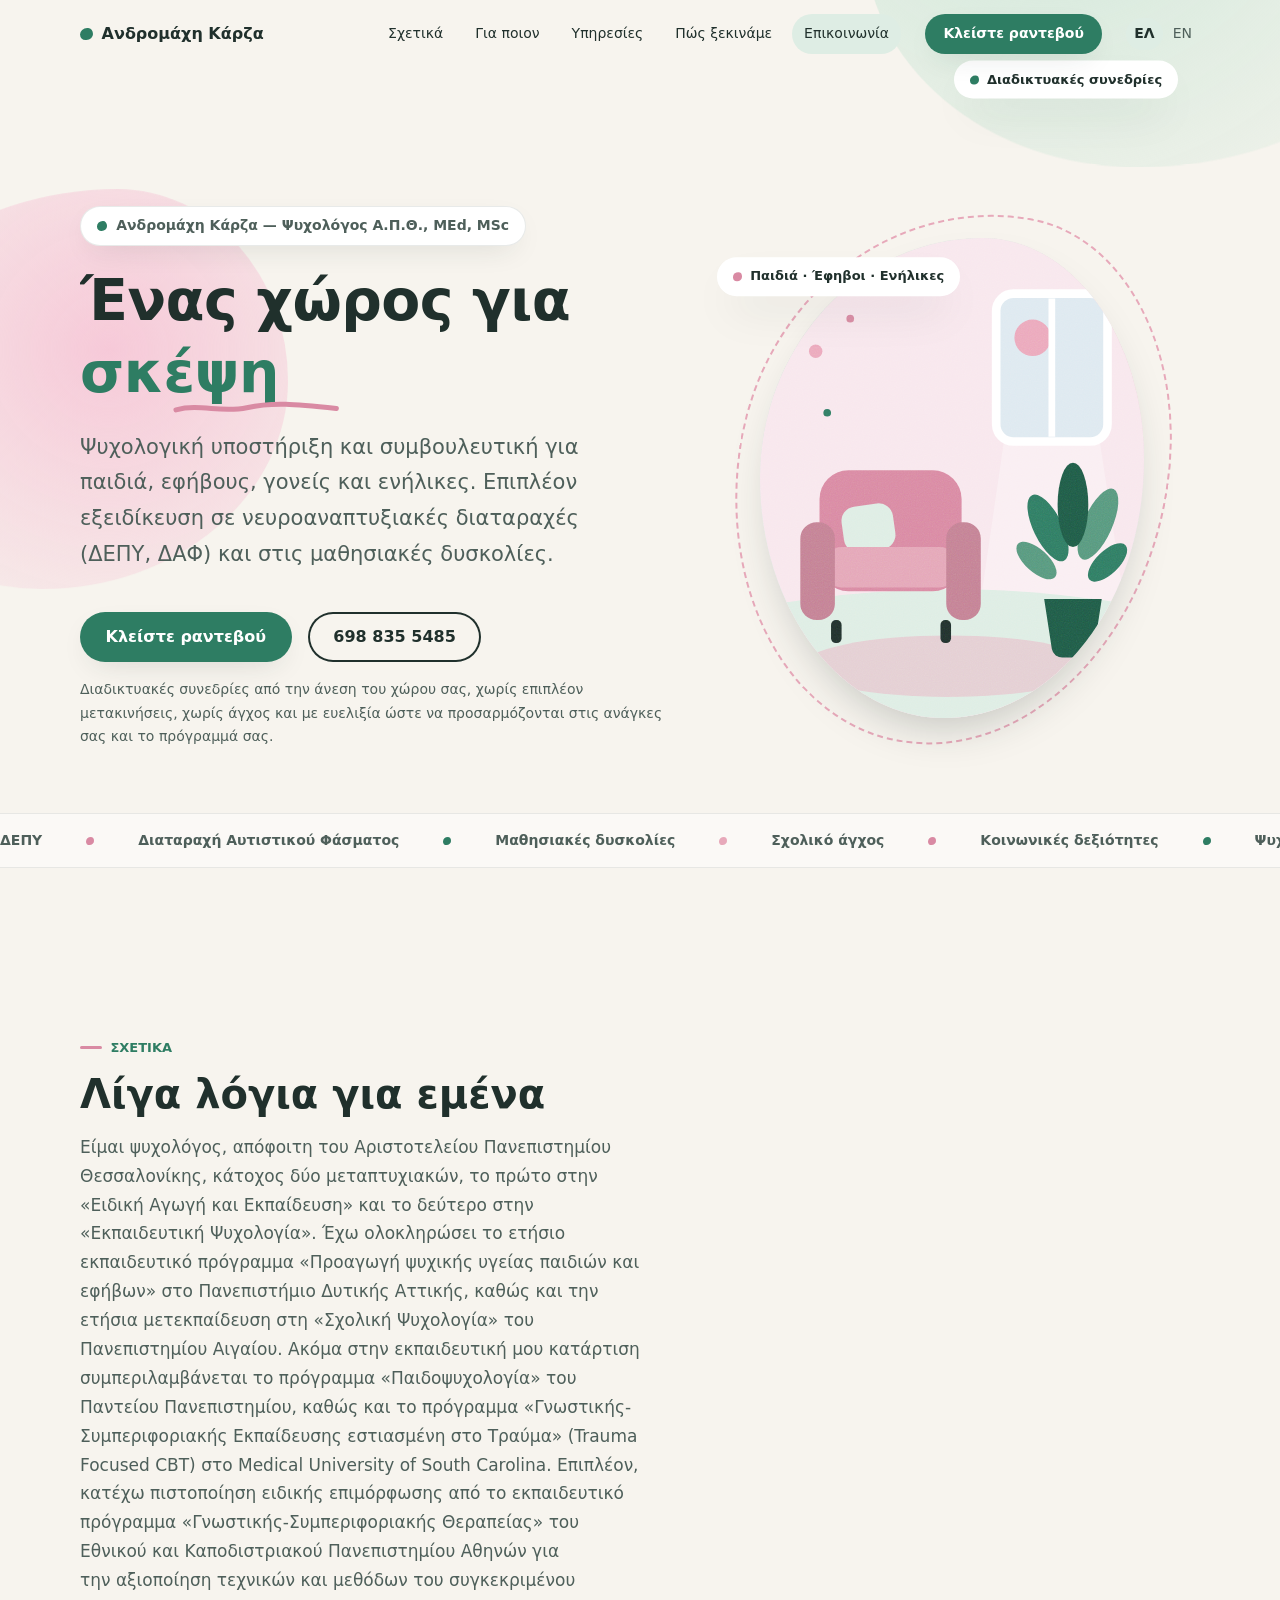
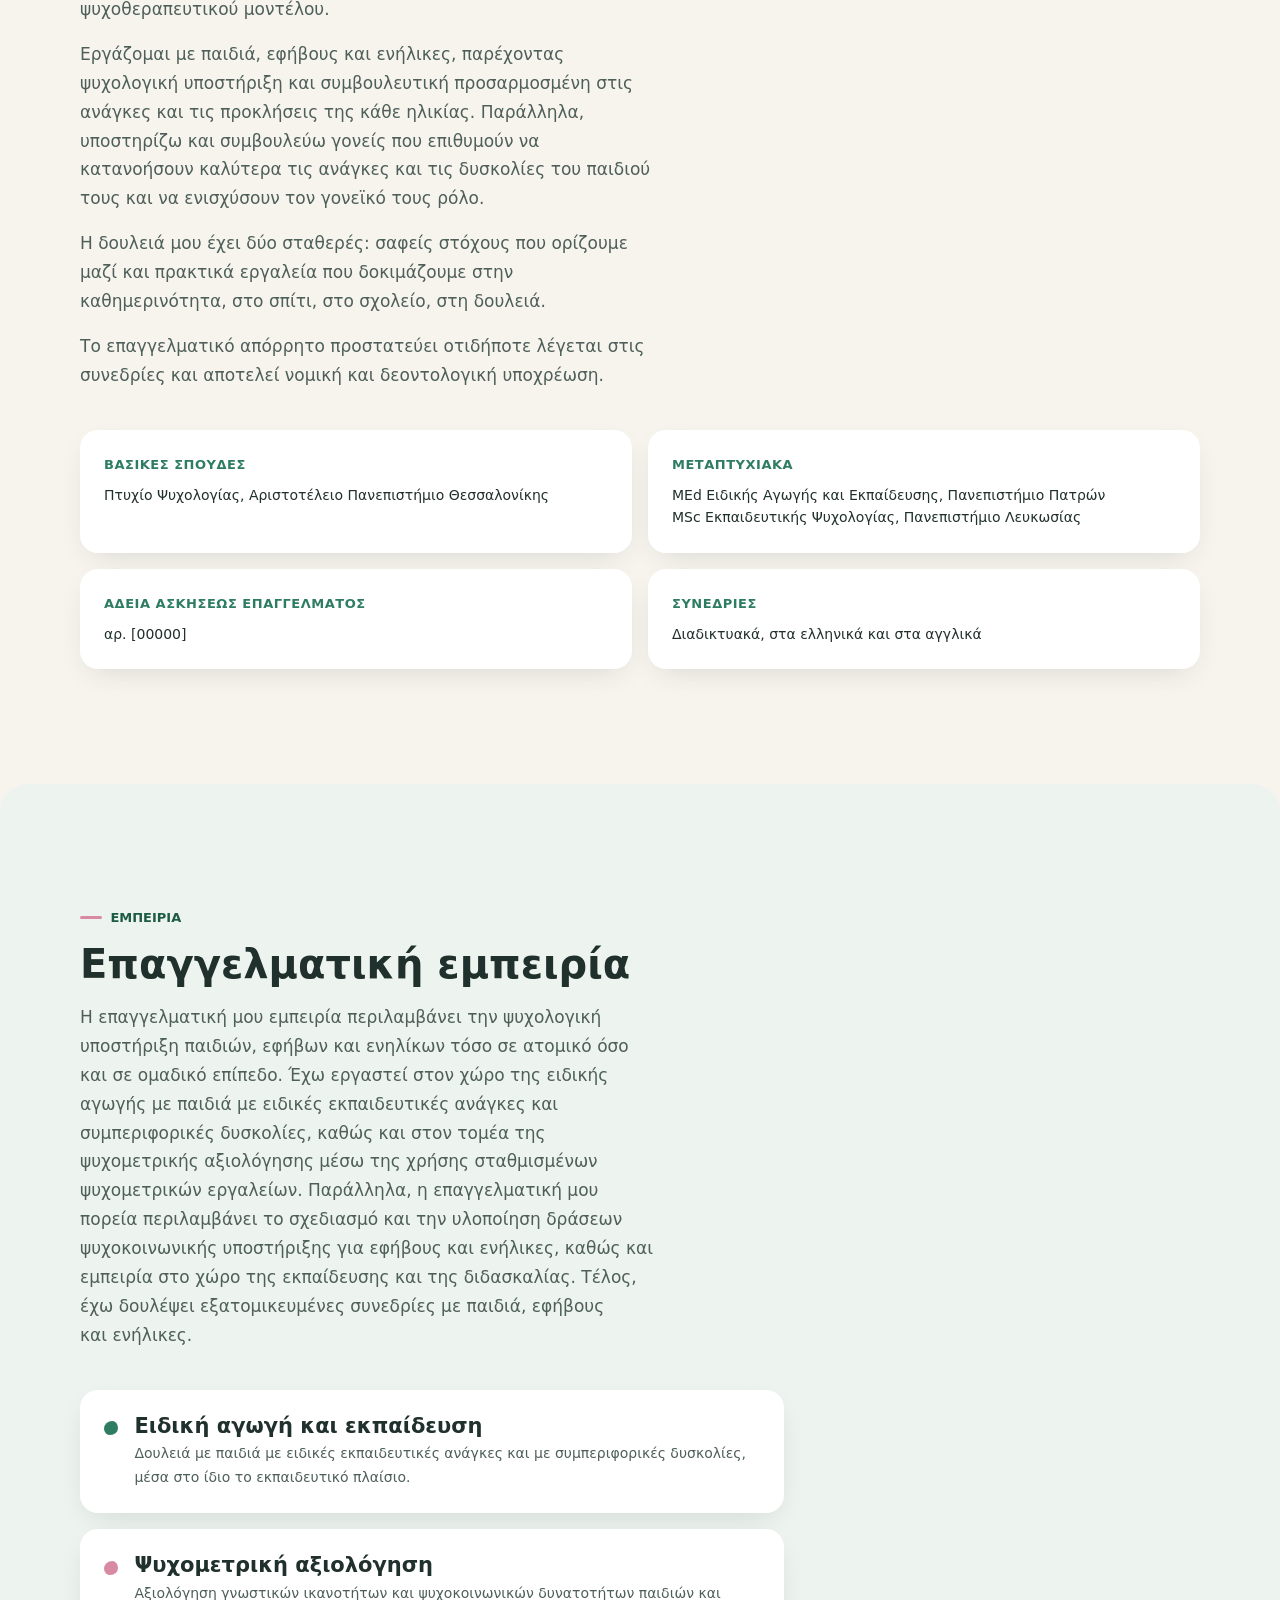
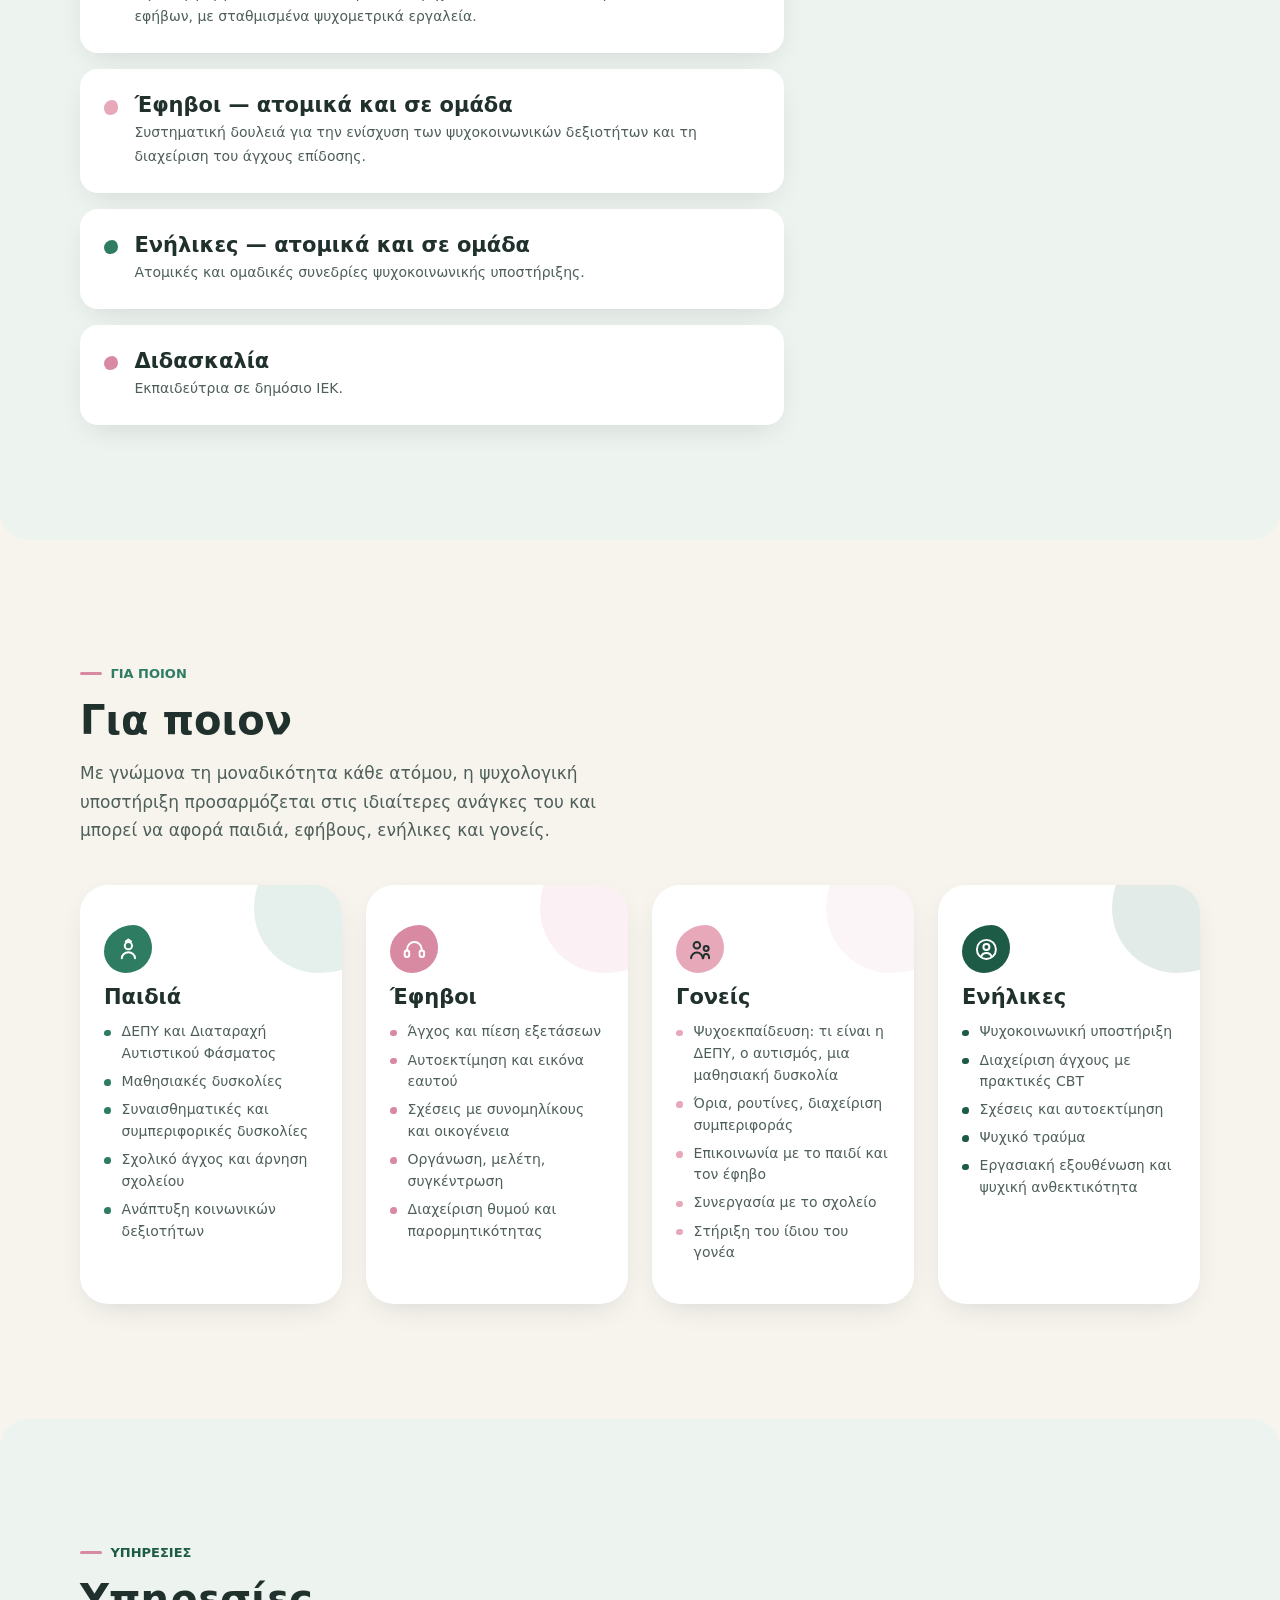
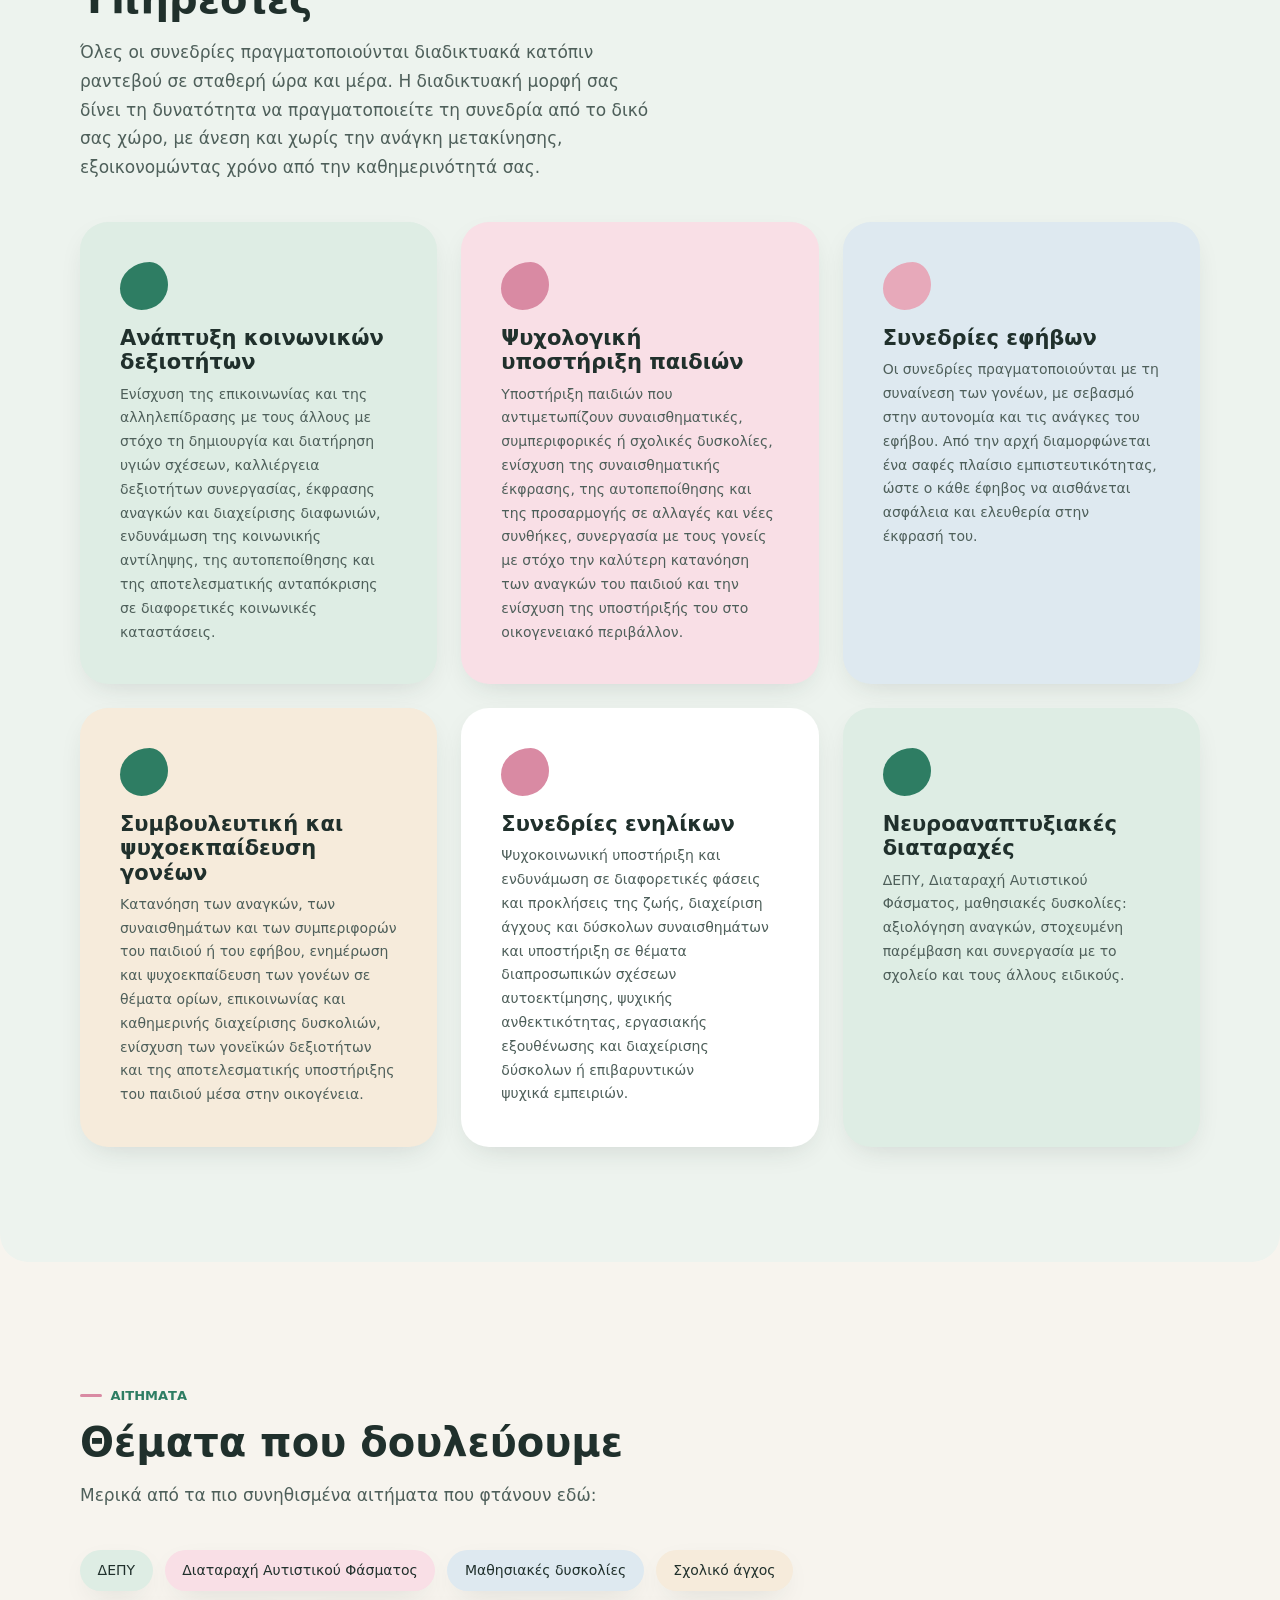
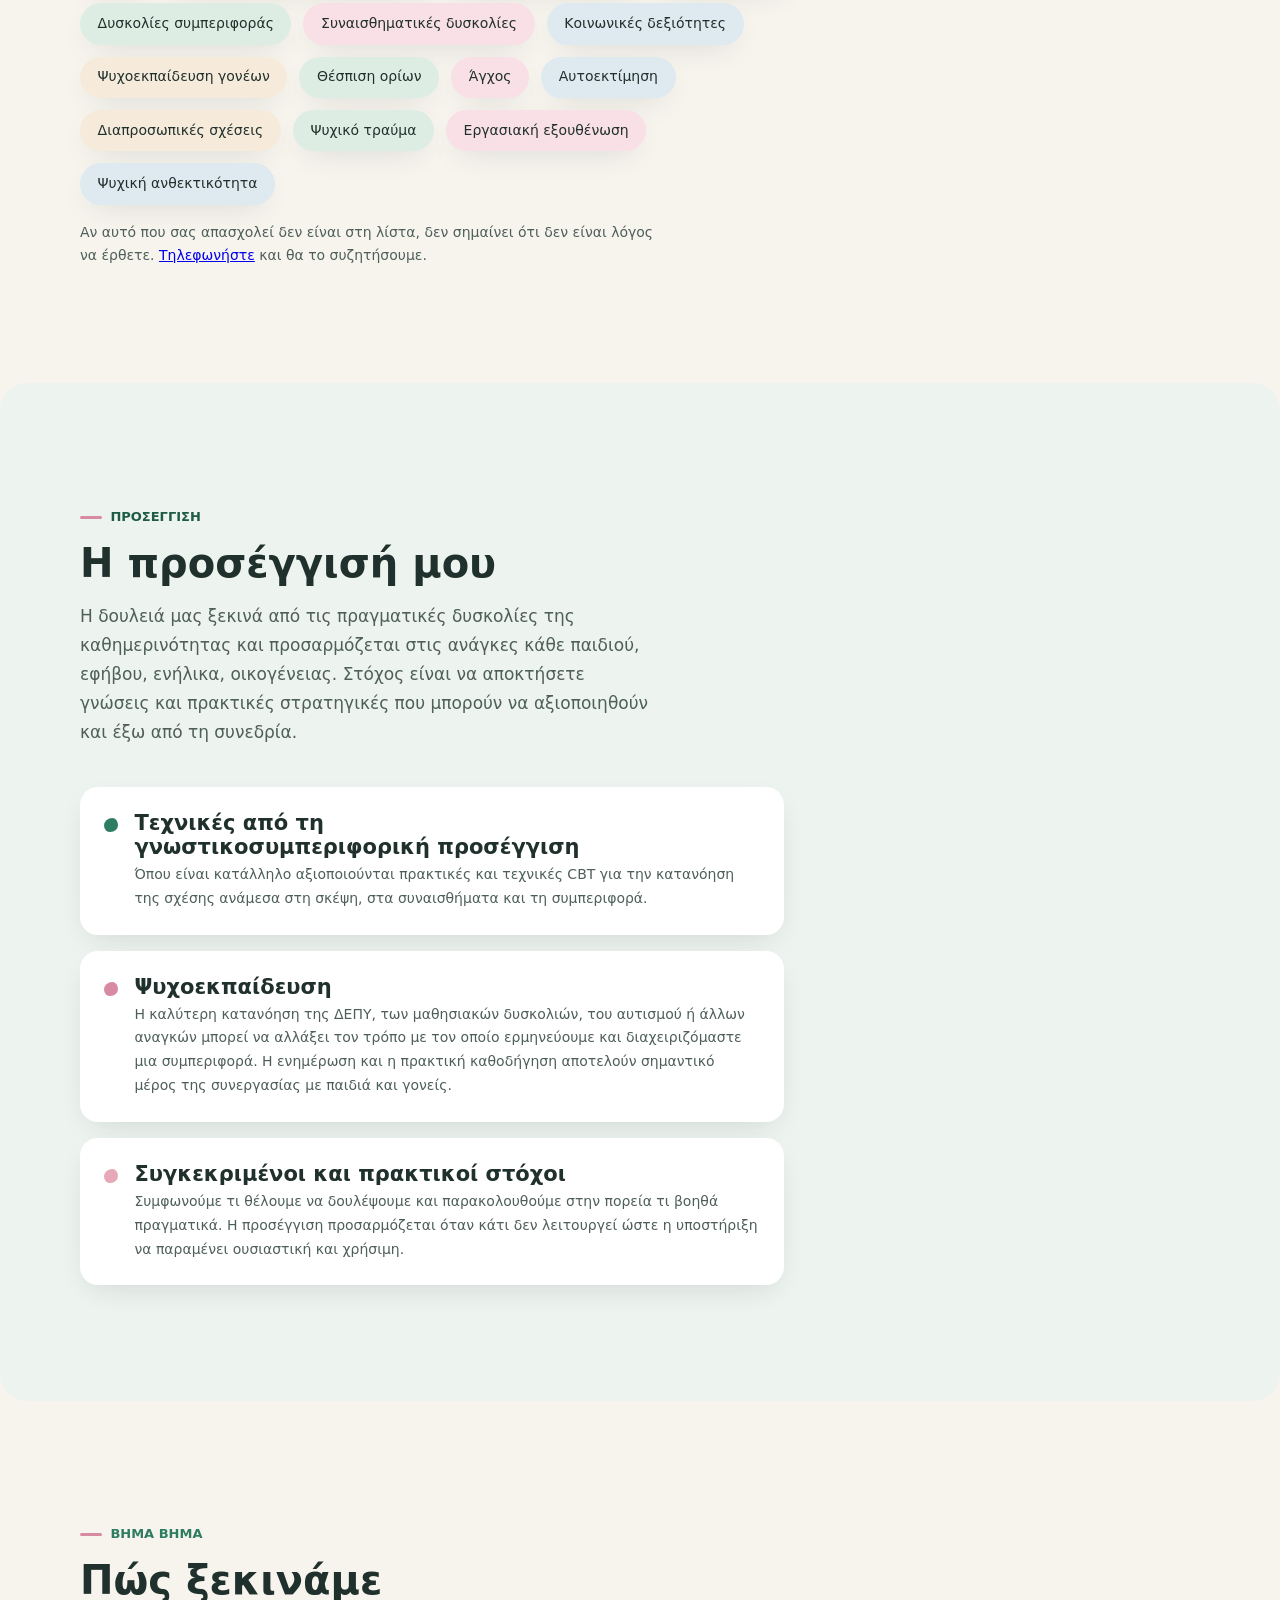
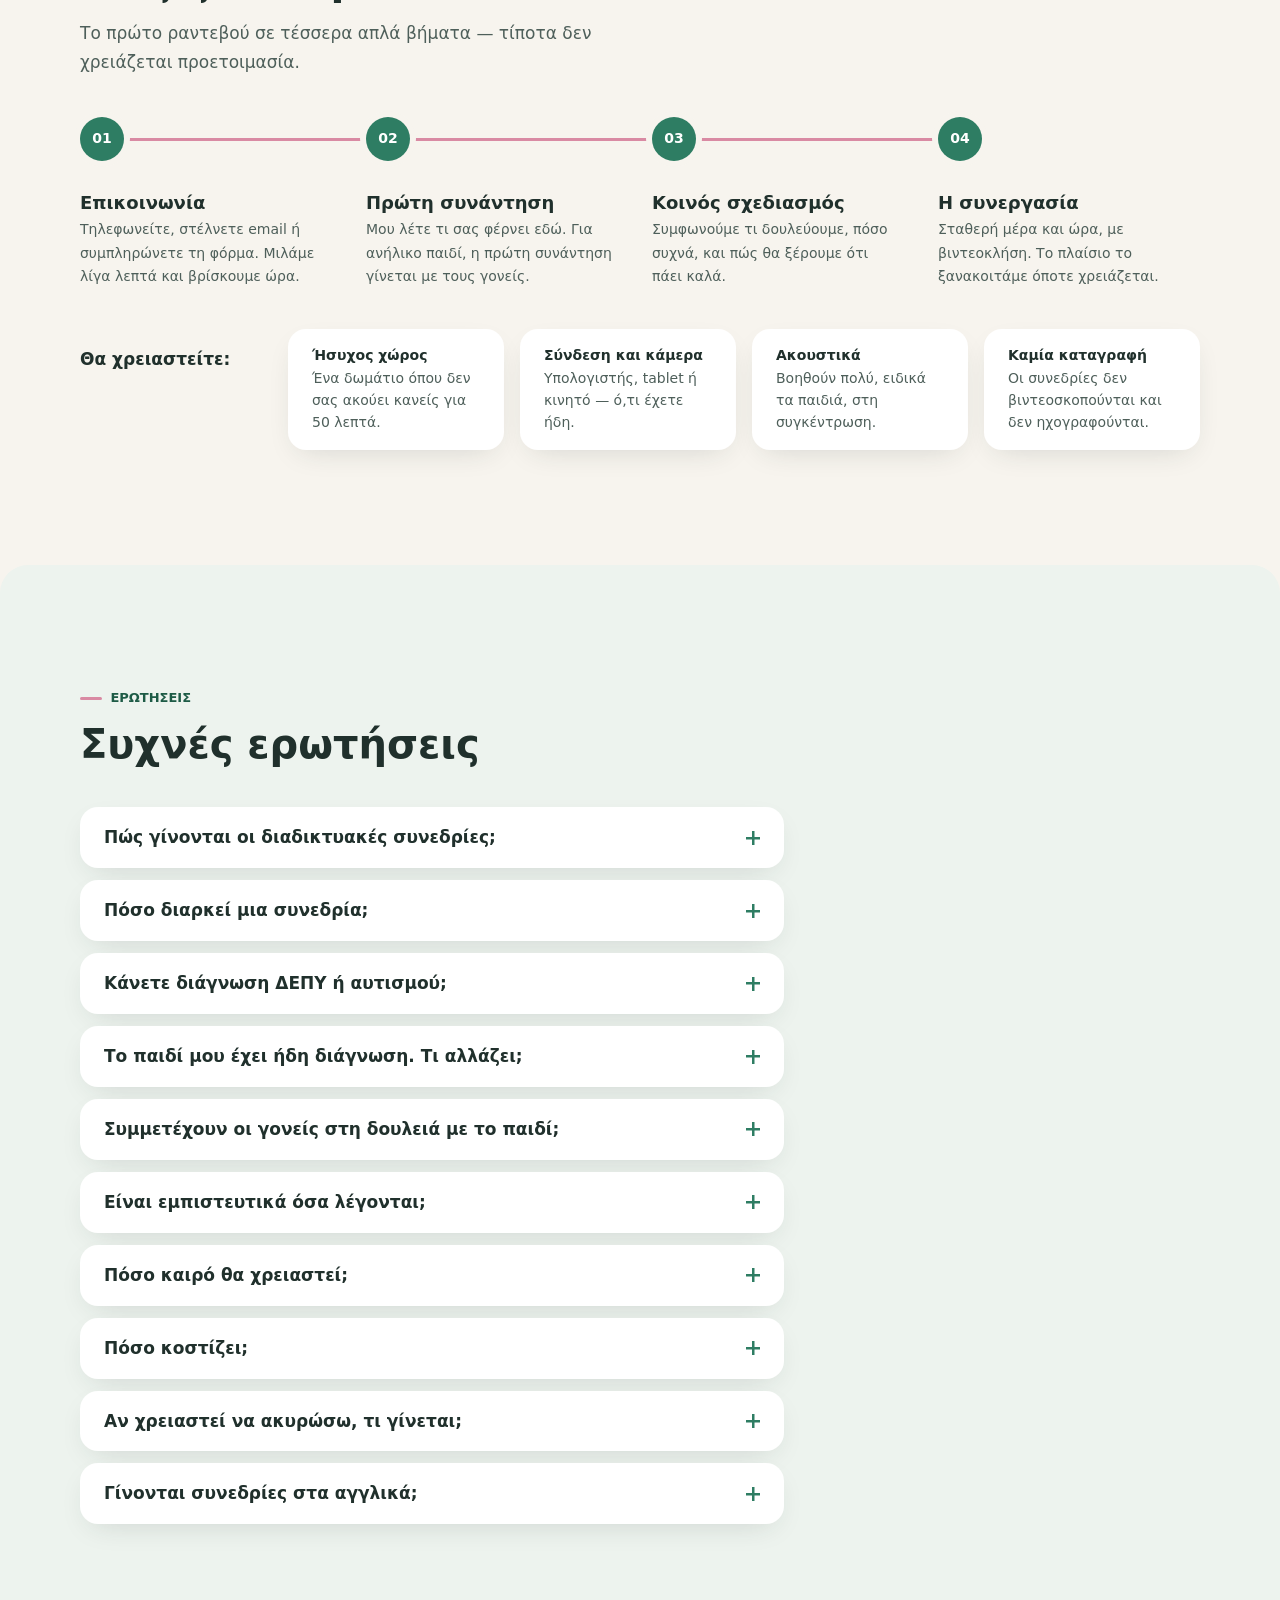
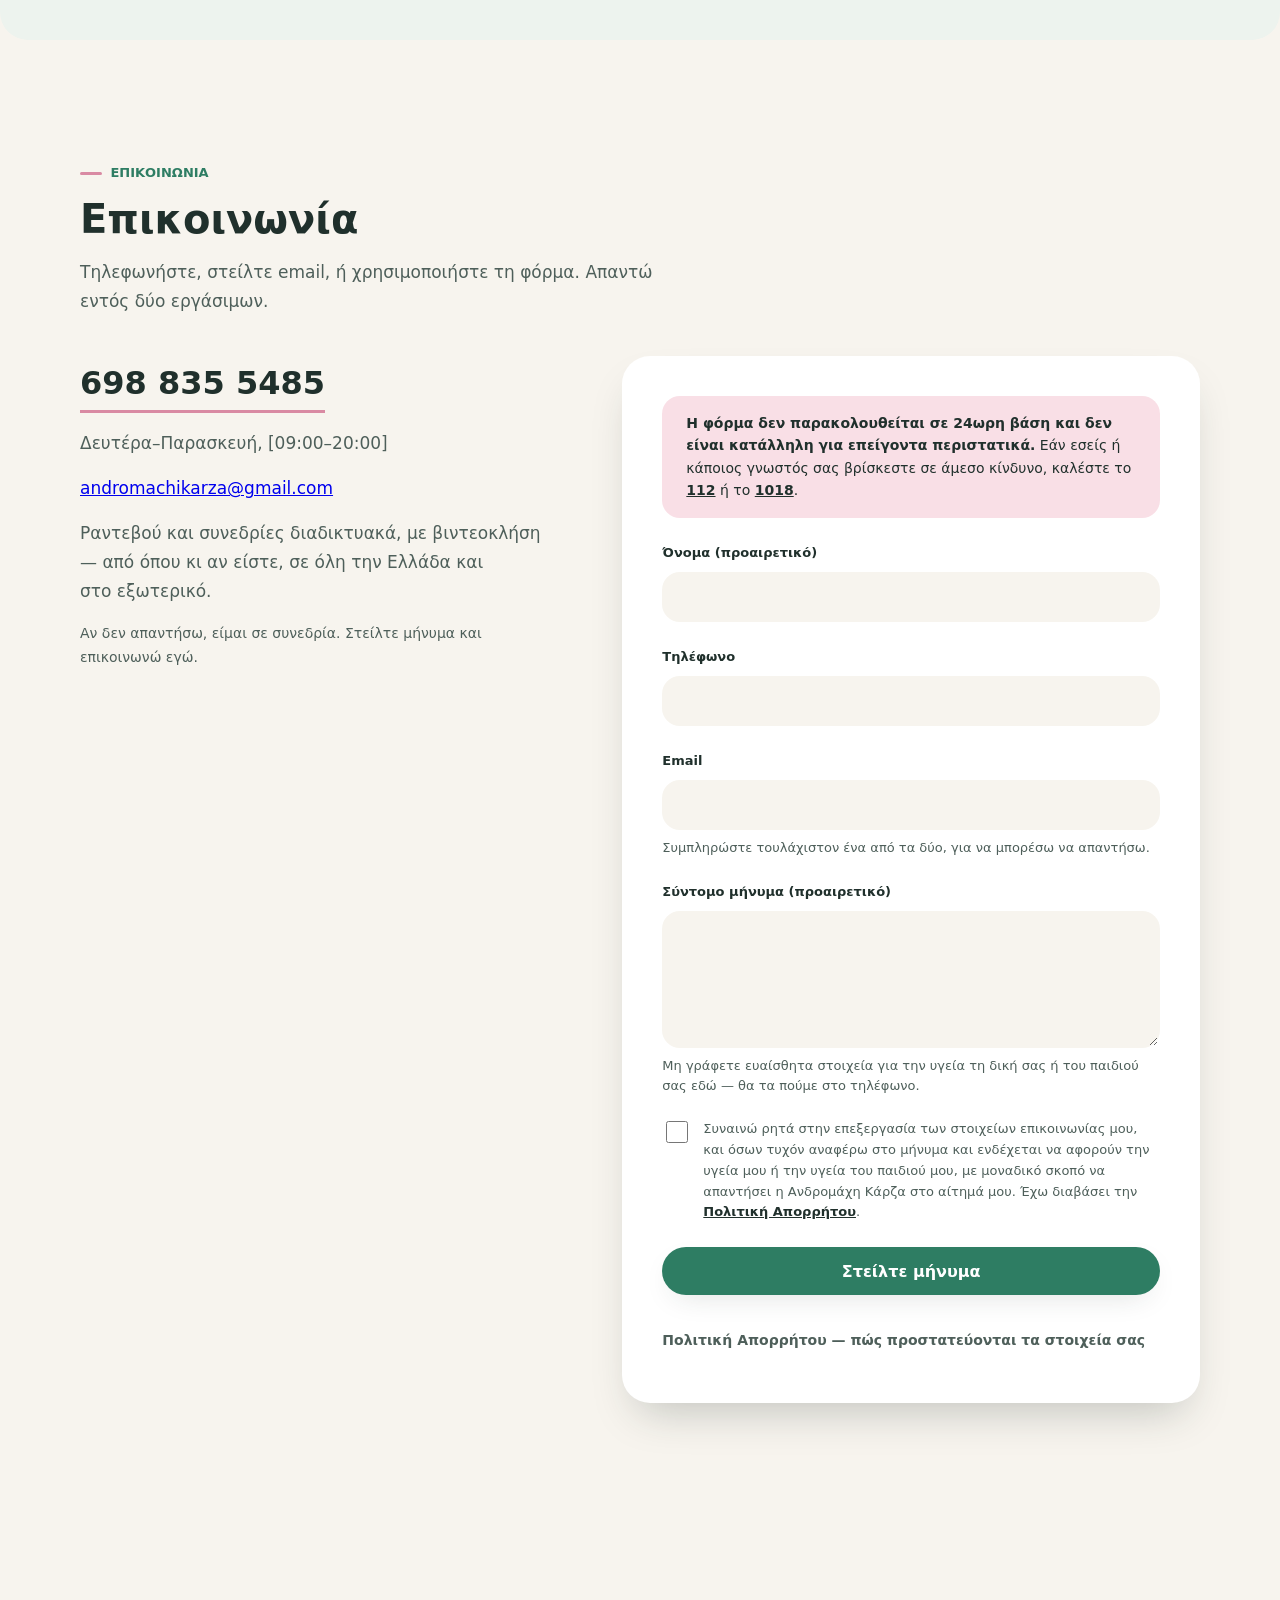
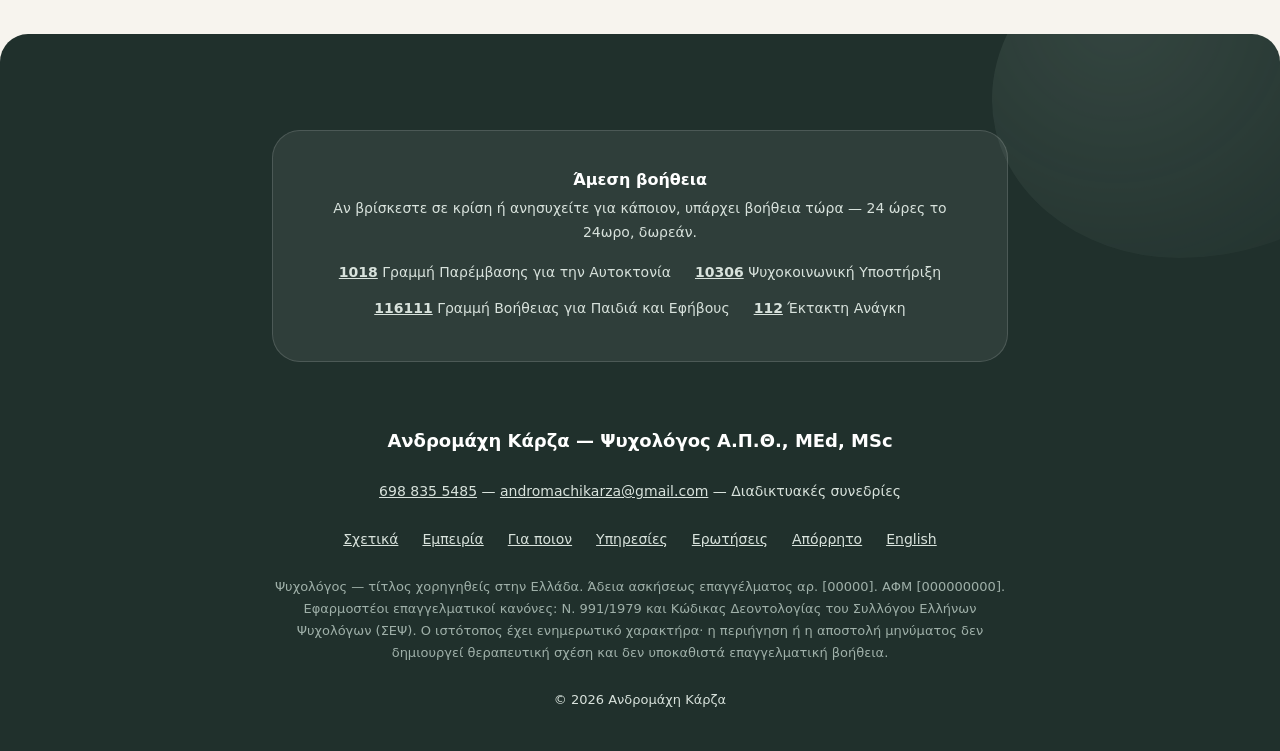
==== commit 38376564: "Host on GitHub Pages: FormSubmit contact form, remove portrait placeholder - Contact form posts to F" ====
--- a/index.html
+++ b/index.html
@@ -339,12 +339,6 @@
             </div>
           </dl>
         </div>
-
-        <div class="portrait-wrap rv">
-          <!-- Replace with a real photograph (keep width/height for CLS 0):
-               <img class="portrait" src="assets/portrait.jpg" width="640" height="800" alt="Η Ανδρομάχη Κάρζα"> -->
-          <div class="portrait" role="img" aria-label="Φωτογραφία της Ανδρομάχης Κάρζα">ΦΩΤΟΓΡΑΦΙΑ</div>
-        </div>
       </div>
     </div>
   </section>
@@ -759,7 +753,10 @@
             <a href="tel:112">112</a> ή το <a href="tel:1018">1018</a>.
           </p>
 
-          <form class="form" data-form data-tel="698 835 5485" action="/contact" method="post">
+          <!-- Delivered by FormSubmit (static hosting has no server). js/main.js
+               posts to its /ajax/ endpoint; without JS the browser posts here. -->
+          <form class="form" data-form data-tel="698 835 5485" action="https://formsubmit.co/andromachikarza@gmail.com" method="post">
+            <input type="hidden" name="_template" value="table">
             <div class="field">
               <label for="onoma">Όνομα (προαιρετικό)</label>
               <input id="onoma" name="onoma" type="text" autocomplete="name">
@@ -789,10 +786,8 @@
             <!-- Honeypot — never a substitute for the server-side checks. -->
             <div class="hp" aria-hidden="true">
               <label for="website">Μην συμπληρώσετε αυτό το πεδίο</label>
-              <input id="website" name="website" type="text" tabindex="-1" autocomplete="off">
-            </div>
-
-            <div data-turnstile></div>
+              <input id="website" name="_honey" type="text" tabindex="-1" autocomplete="off">
+            </div>
 
             <!-- Separate, unticked, and it NAMES the category — "I agree to
                  the privacy policy" does not satisfy Art. 9 explicit consent. -->
@@ -833,10 +828,9 @@
               <h3>Πού πηγαίνουν</h3>
               <p>Η φόρμα δεν αποθηκεύει τίποτα σε βάση του ιστότοπου· το μήνυμα
               παραδίδεται ως email στο επαγγελματικό γραμματοκιβώτιο, όπου και
-              τηρείται έως [12] μήνες. Εκτελούντες: Cloudflare (φιλοξενία και
-              προστασία φόρμας Turnstile, χωρίς cookies — EU–US DPF/SCCs),
-              Brevo (αποστολή email, Γαλλία), Google Ireland Ltd. (Gmail —
-              γραμματοκιβώτιο, EU–US DPF/SCCs).</p>
+              τηρείται έως [12] μήνες. Εκτελούντες: GitHub (φιλοξενία, ΗΠΑ —
+              EU–US DPF/SCCs), FormSubmit (προώθηση της φόρμας ως email, ΗΠΑ),
+              Google Ireland Ltd. (Gmail — γραμματοκιβώτιο, EU–US DPF/SCCs).</p>
               <h3>Τα δικαιώματά σας</h3>
               <p>Πρόσβαση, διόρθωση, διαγραφή, περιορισμός, φορητότητα,
               εναντίωση, ανάκληση συγκατάθεσης (άρθρα 15–21 ΓΚΠΔ) — γράψτε στο
--- a/css/style.css
+++ b/css/style.css
@@ -731,37 +731,10 @@
 .sec__intro { color: var(--ink-2); margin-top: var(--s4); max-width: var(--measure); }
 
 /* ==========================================================================
-   9. ABOUT — portrait in an organic frame + credential cards.
+   9. ABOUT — intro text + credential cards.
    ========================================================================== */
 
 .about { display: grid; gap: var(--s7); align-items: start; }
-@media (min-width: 860px) { .about { grid-template-columns: minmax(0, 1fr) 20rem; } }
-
-.portrait-wrap { position: relative; width: min(20rem, 70vw); margin-inline: auto; }
-.portrait {
-  width: 100%;
-  aspect-ratio: 4 / 5;
-  object-fit: cover;
-  border-radius: 58% 42% 52% 48% / 50% 46% 54% 50%;
-  background: linear-gradient(150deg, var(--mint), var(--sky));
-  border: none;
-  display: grid;
-  place-items: center;
-  color: var(--ink-2);
-  font-size: var(--t-tiny);
-  font-weight: 600;
-  text-align: center;
-  box-shadow: var(--shadow);
-}
-.portrait-wrap::before {
-  content: "";
-  position: absolute;
-  inset: -7%;
-  border-radius: 58% 42% 52% 48% / 50% 46% 54% 50%;
-  border: 2.5px dashed var(--amber);
-  transform: rotate(8deg);
-  pointer-events: none;
-}
 
 .creds { display: grid; gap: var(--s4); margin-top: var(--s6); }
 @media (min-width: 640px) { .creds { grid-template-columns: 1fr 1fr; } }
@@ -1314,7 +1287,7 @@
 
   /* interface, decoration and anything that cannot work on paper */
   .hdr, .navpanel, .skip, .ticker, .hero__blobs, .hero__glow, .blob,
-  .chip, .menu-btn, .lang, .hero__visual, .form, .warn, [data-turnstile],
+  .chip, .menu-btn, .lang, .hero__visual, .form, .warn,
   .hero__cta .btn--ghost { display: none !important; }
 
   .hero { min-height: 0; padding-block: 0 var(--s5); }
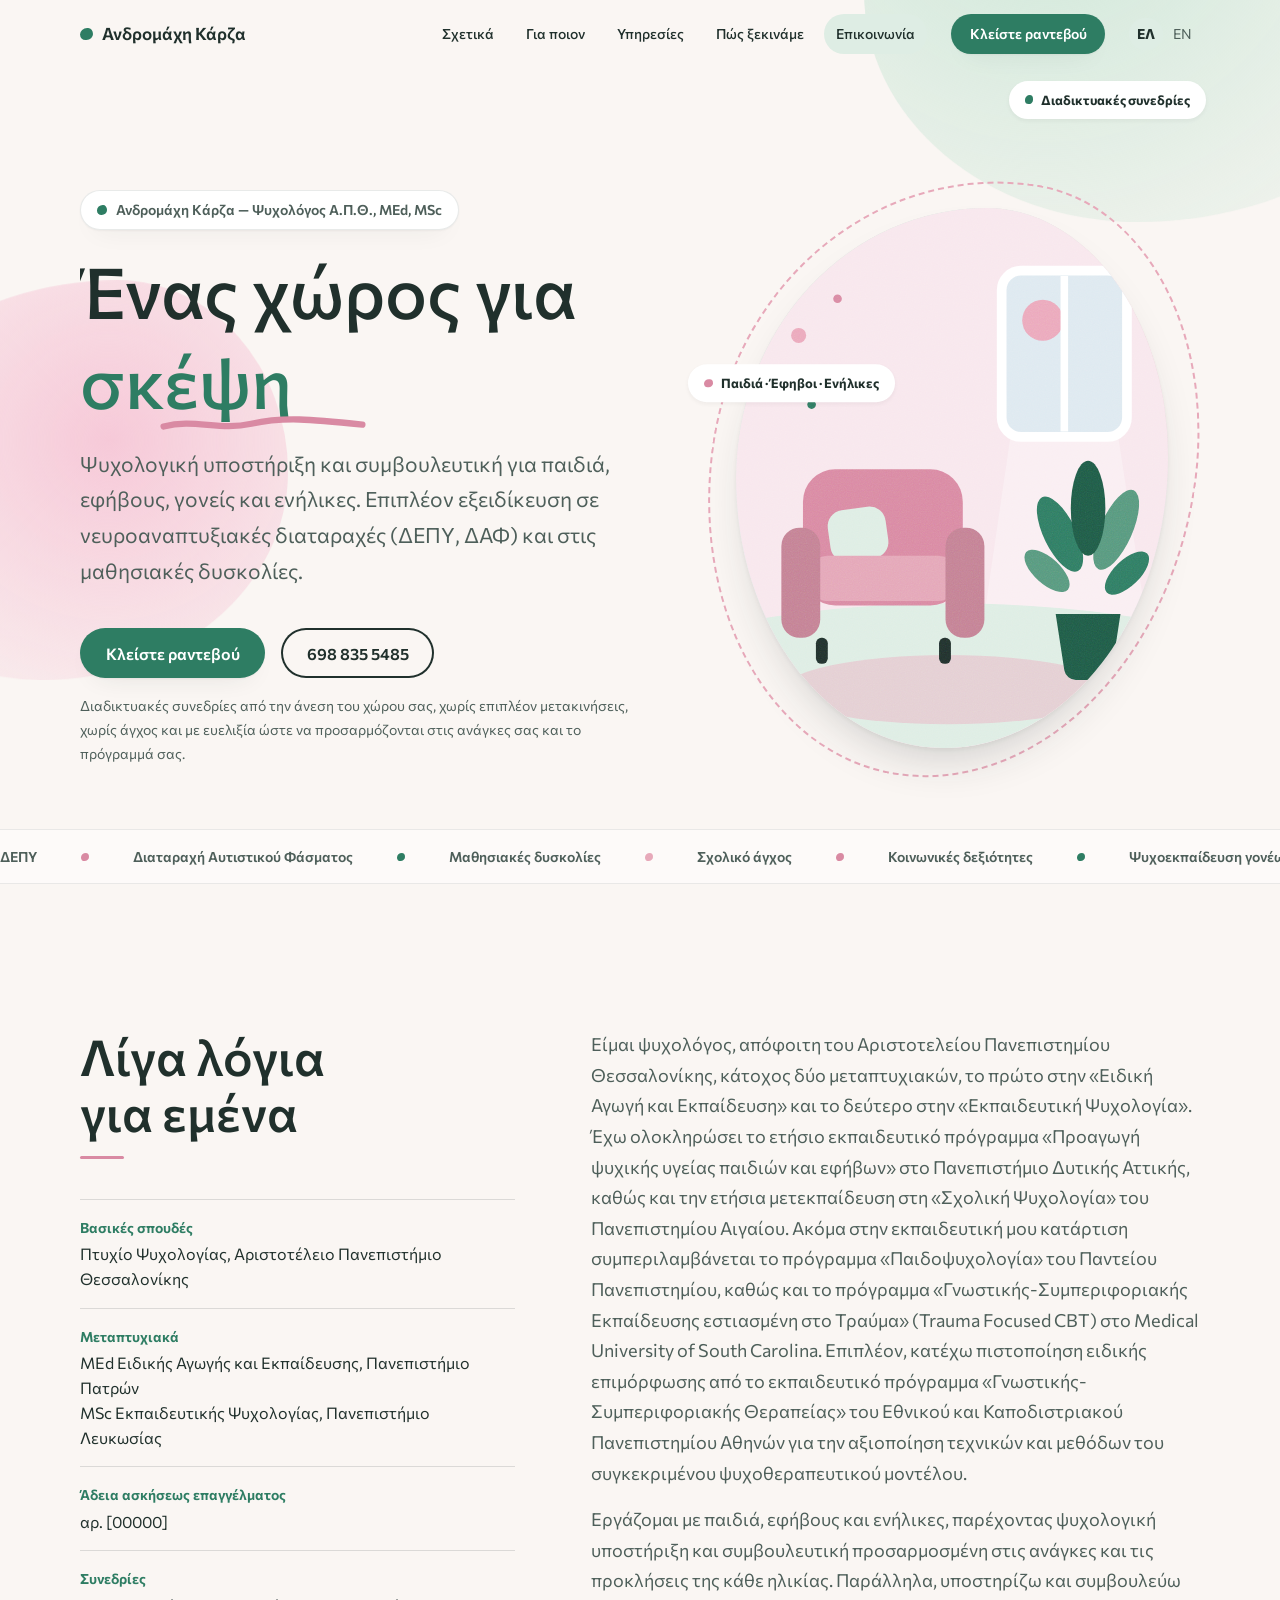
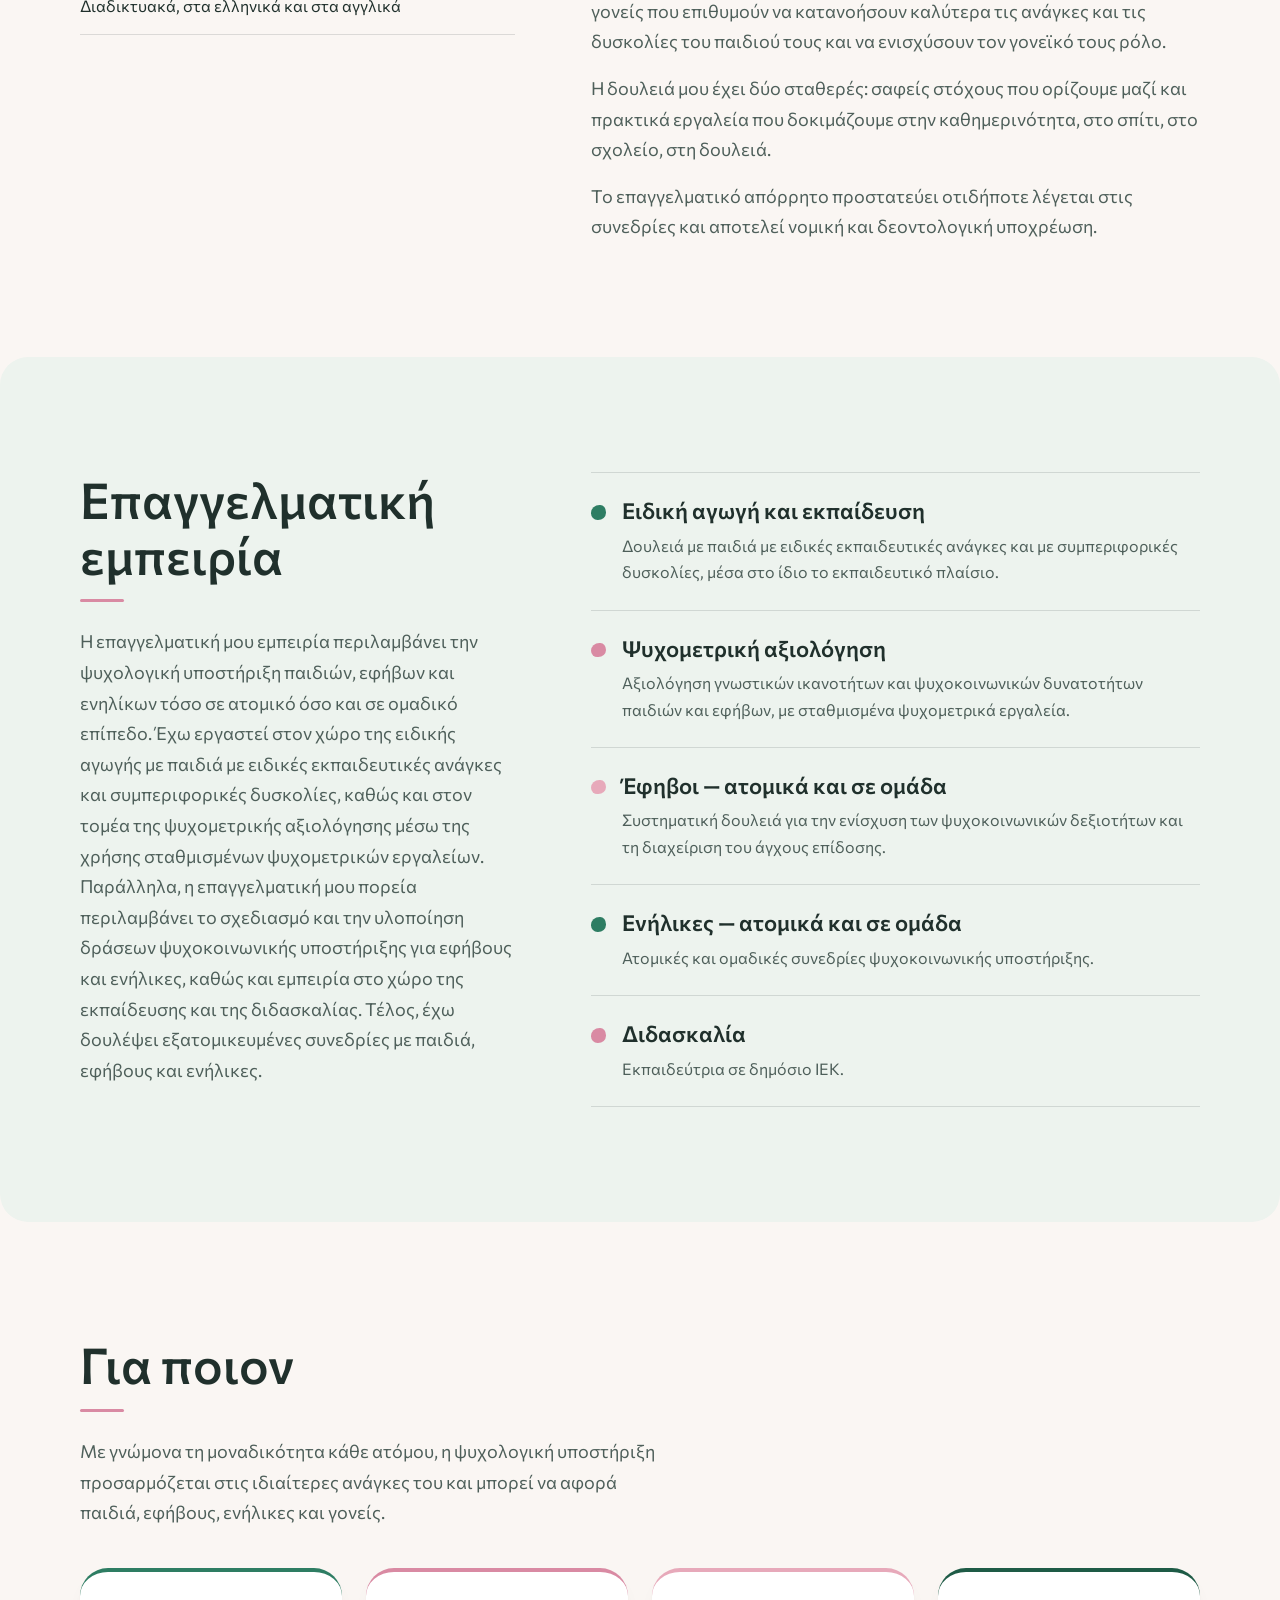
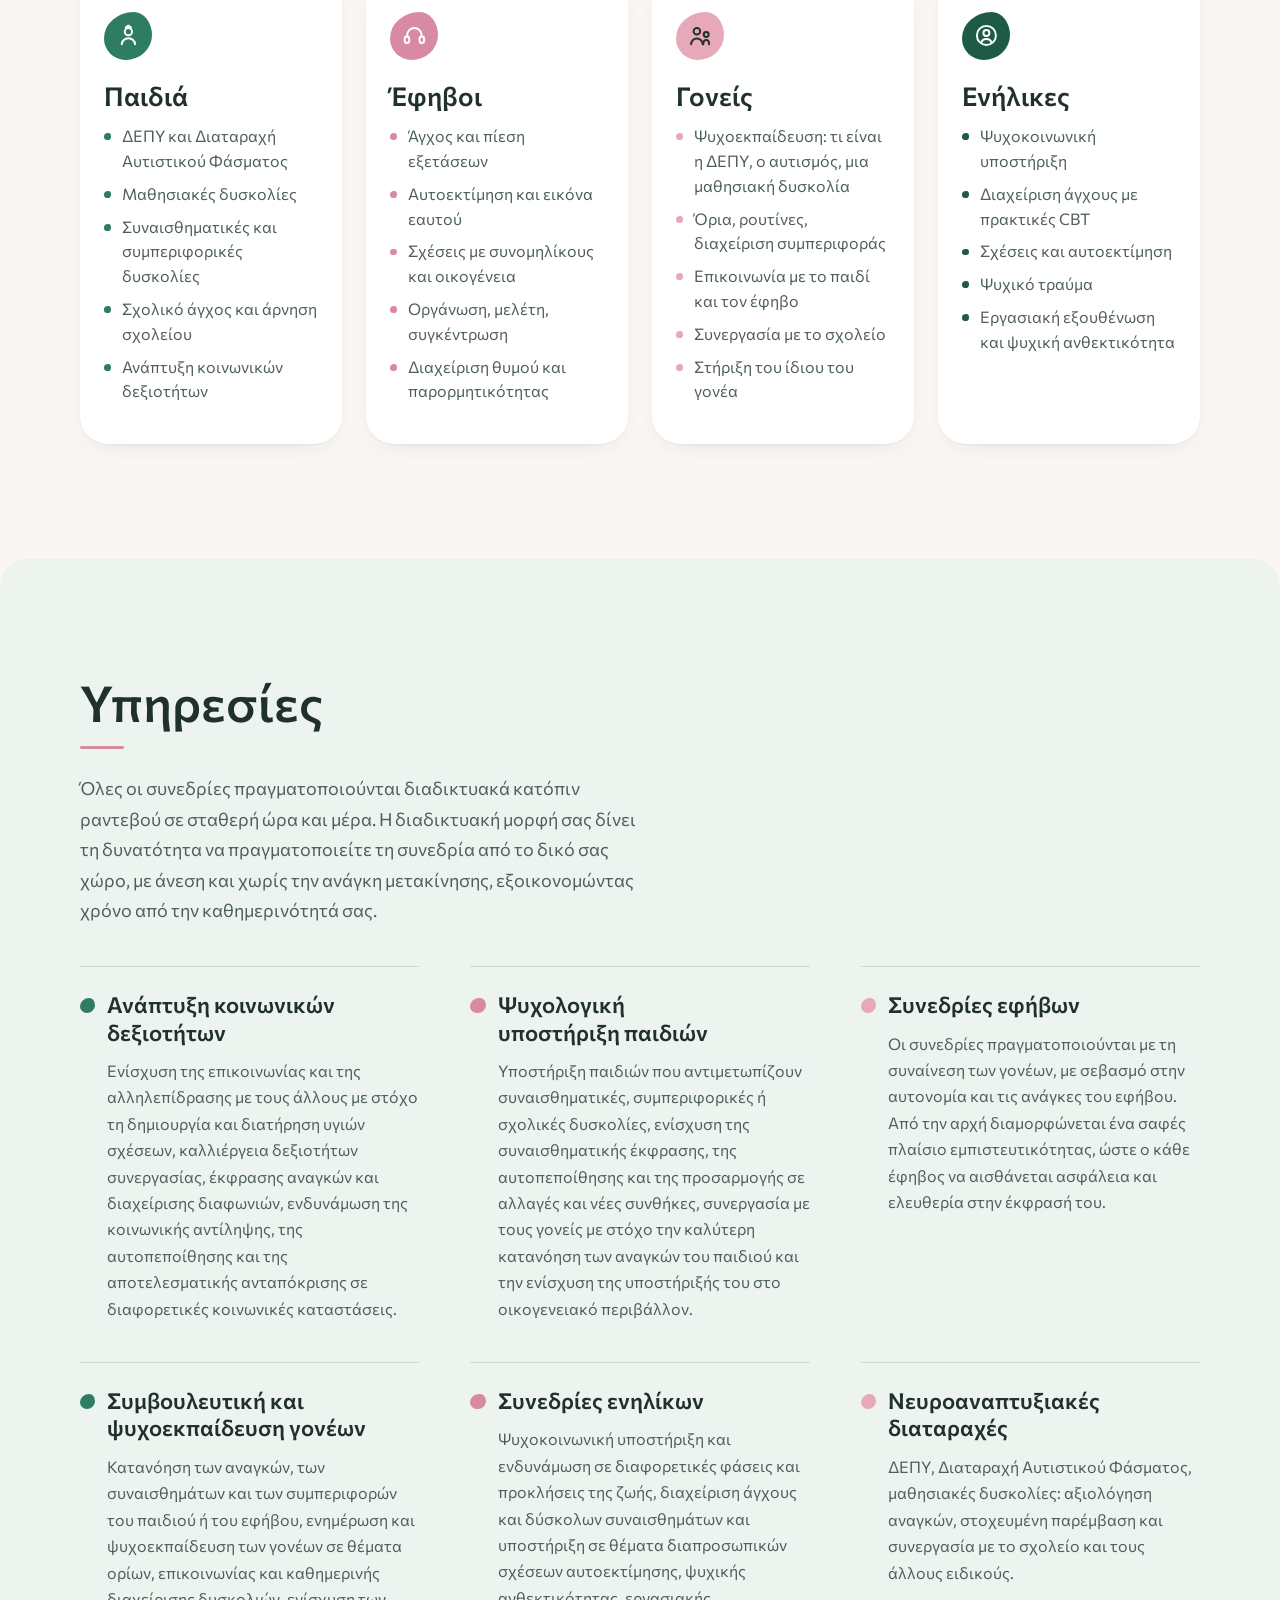
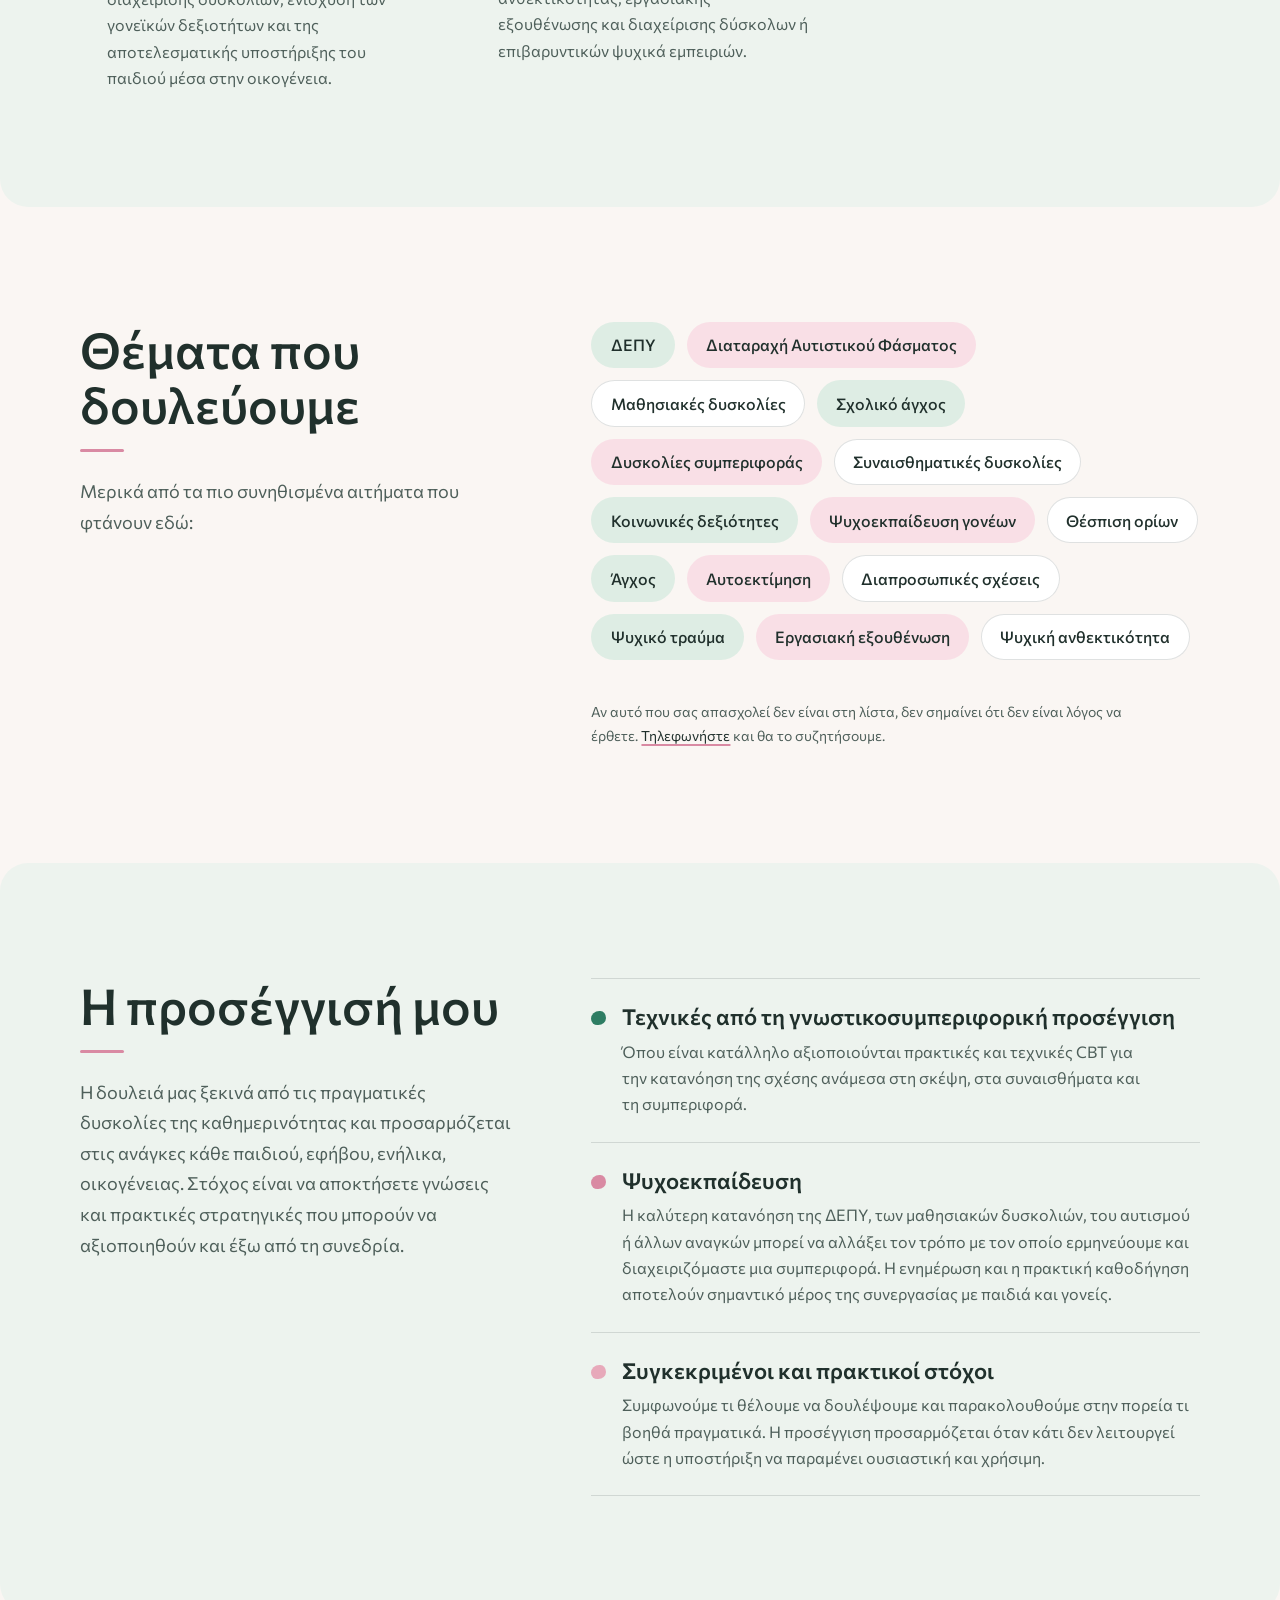
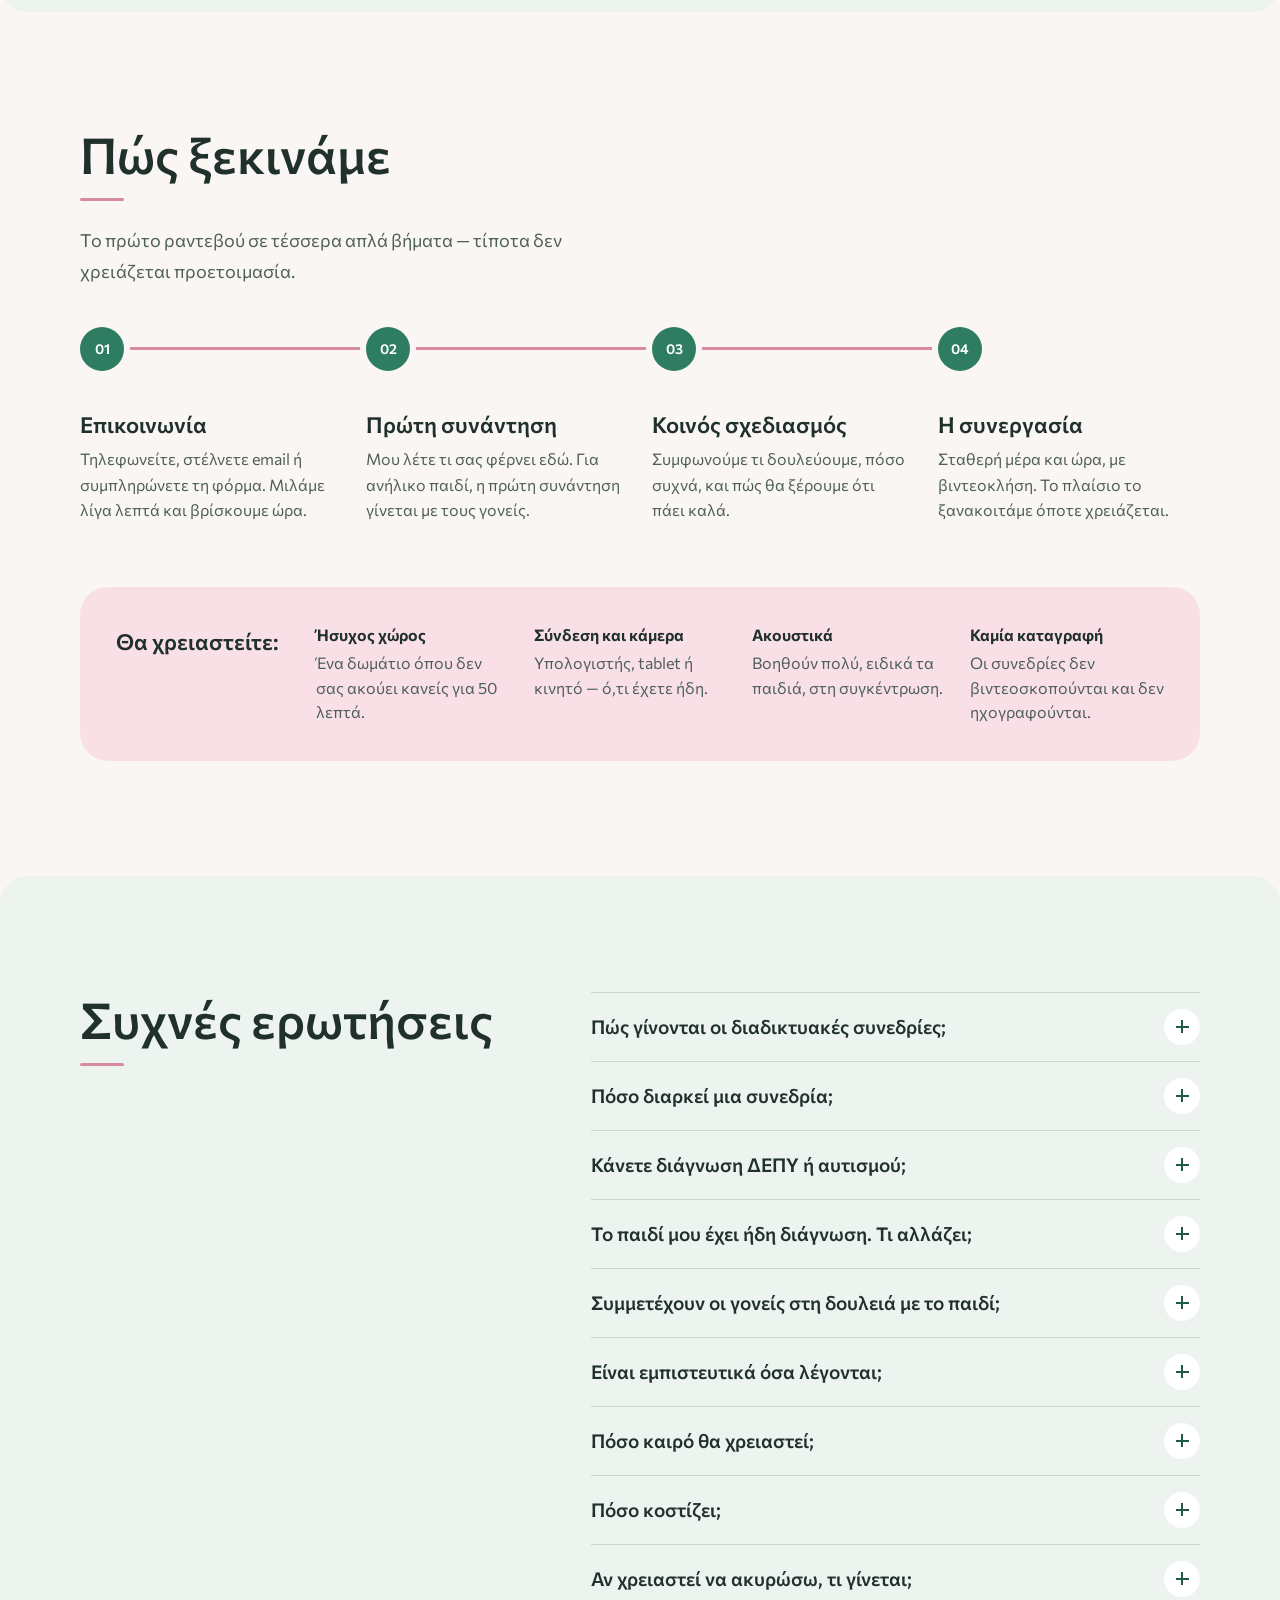
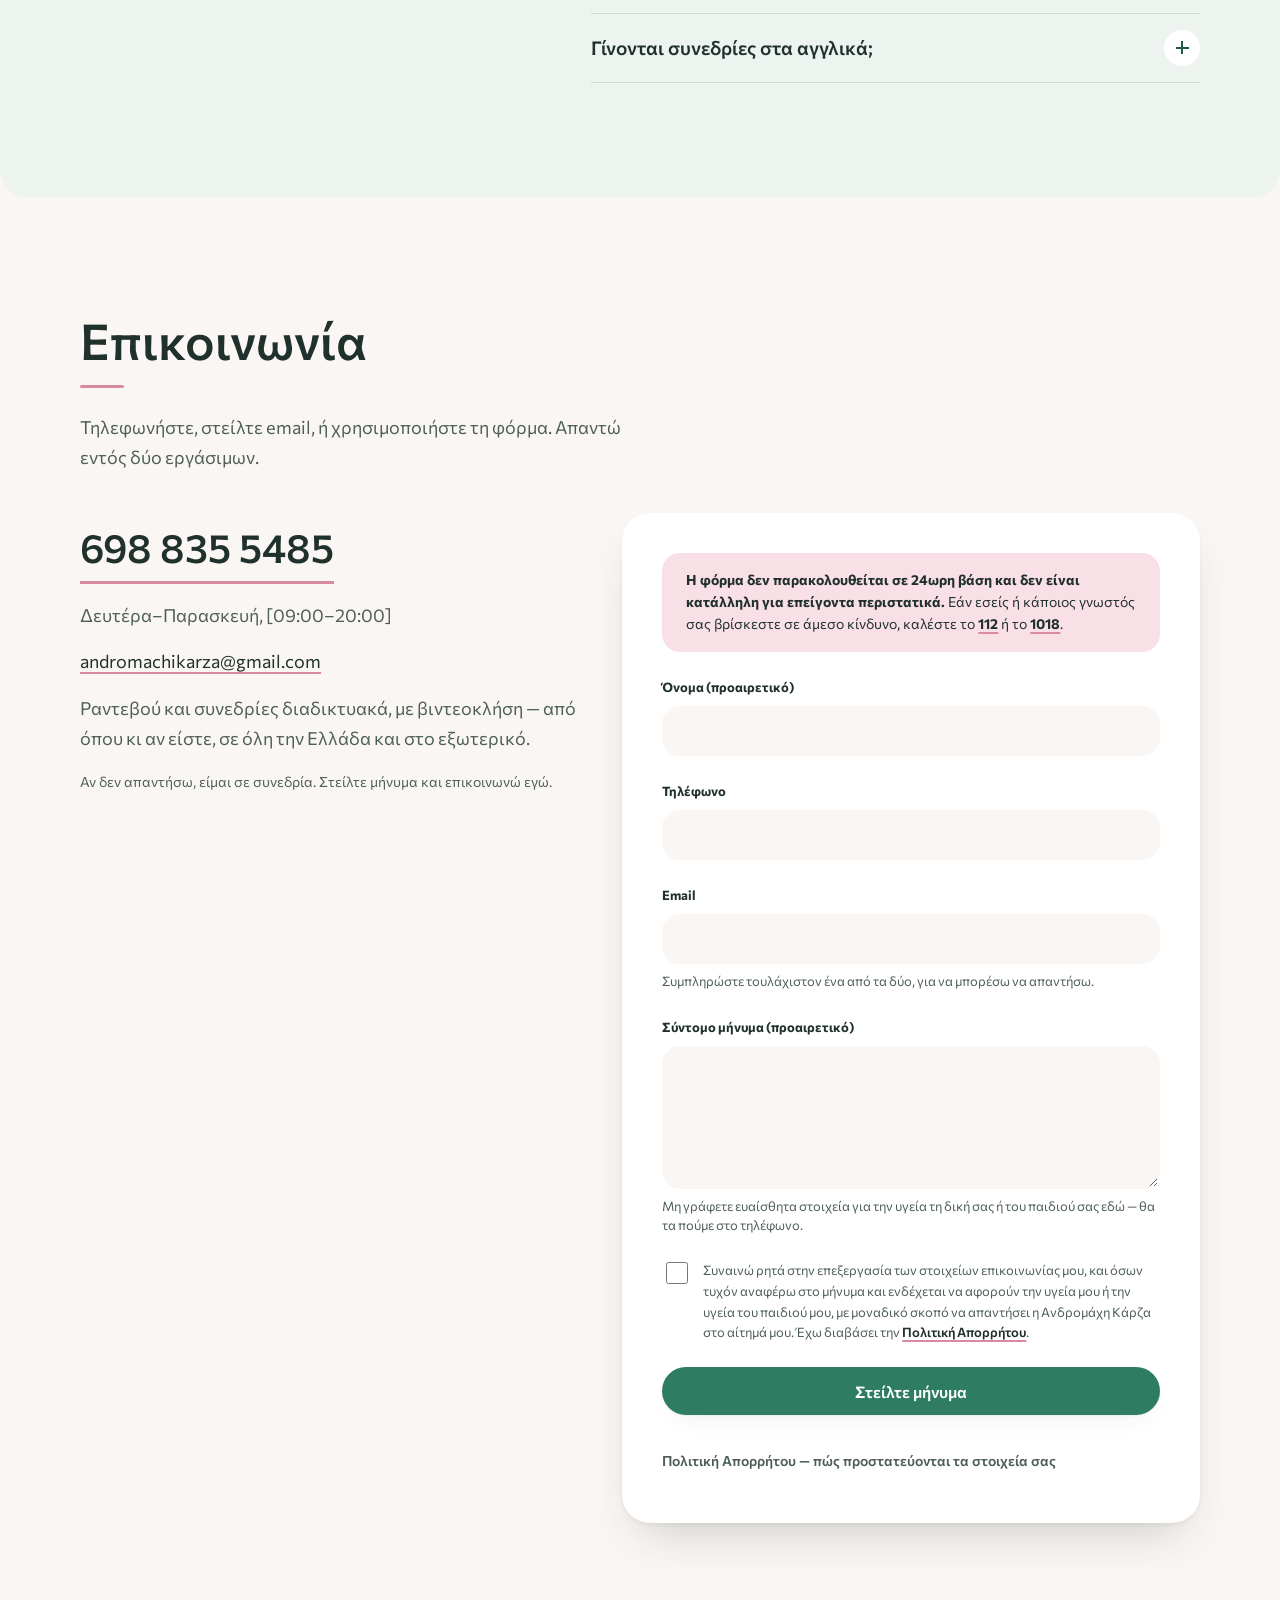
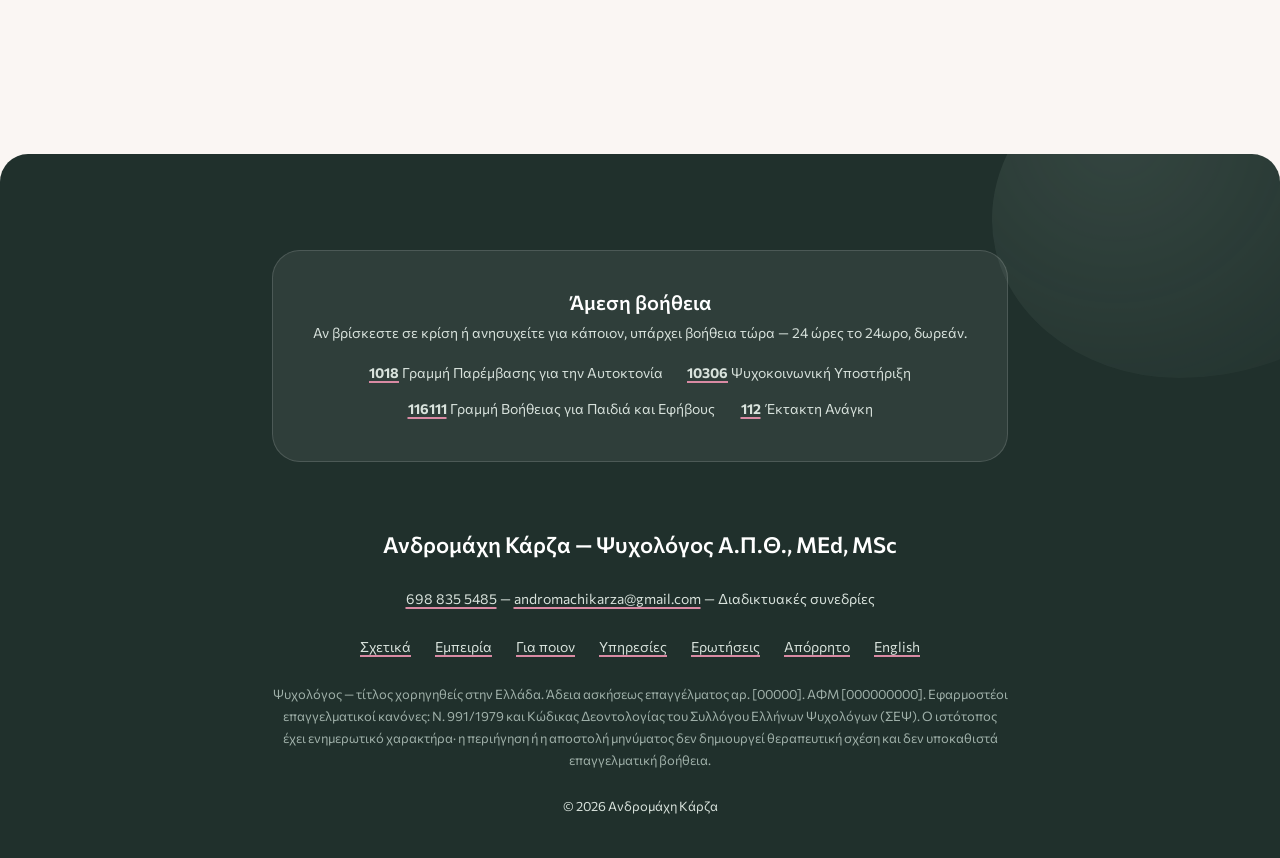
==== commit bc079725: "Redesign: flared Commissioner headings, split layouts, fewer cards - Headings use Commissioner's FLA" ====
--- a/index.html
+++ b/index.html
@@ -3,7 +3,7 @@
 <head>
 <meta charset="utf-8">
 <meta name="viewport" content="width=device-width, initial-scale=1">
-<meta name="theme-color" content="#F7F4EE">
+<meta name="theme-color" content="#FAF6F3">
 
 <title>Ανδρομάχη Κάρζα — Ψυχολόγος | Διαδικτυακές συνεδρίες</title>
 <meta name="description" content="Ανδρομάχη Κάρζα, Ψυχολόγος Α.Π.Θ., MEd Ειδικής Αγωγής, MSc Εκπαιδευτικής Ψυχολογίας. Ψυχολογική υποστήριξη και συμβουλευτική για παιδιά, εφήβους και ενήλικες. Εξειδίκευση σε ΔΕΠΥ, ΔΑΦ και μαθησιακές δυσκολίες, ψυχοεκπαίδευση γονέων. Ραντεβού διαδικτυακά.">
@@ -280,74 +280,70 @@
   <section class="sec" id="schetika" aria-labelledby="h-about">
     <div class="wrap">
       <div class="about">
-        <div>
-          <div class="sec__head rv">
-            <p class="kicker">ΣΧΕΤΙΚΑ</p>
-            <h2 id="h-about">Λίγα λόγια για εμένα</h2>
-            <p class="sec__intro">
-              Είμαι ψυχολόγος, απόφοιτη του Αριστοτελείου Πανεπιστημίου
-              Θεσσαλονίκης, κάτοχος δύο μεταπτυχιακών, το πρώτο στην «Ειδική
-              Αγωγή και Εκπαίδευση» και το δεύτερο στην «Εκπαιδευτική Ψυχολογία».
-              Έχω ολοκληρώσει το ετήσιο εκπαιδευτικό πρόγραμμα «Προαγωγή
-              ψυχικής υγείας παιδιών και εφήβων» στο Πανεπιστήμιο Δυτικής
-              Αττικής, καθώς και την ετήσια μετεκπαίδευση στη «Σχολική
-              Ψυχολογία» του Πανεπιστημίου Αιγαίου. Ακόμα στην εκπαιδευτική μου
-              κατάρτιση συμπεριλαμβάνεται το πρόγραμμα «Παιδοψυχολογία» του
-              Παντείου Πανεπιστημίου, καθώς και το πρόγραμμα
-              «Γνωστικής-Συμπεριφοριακής Εκπαίδευσης εστιασμένη στο Τραύμα»
-              (Trauma Focused CBT) στο Medical University of South Carolina.
-              Επιπλέον, κατέχω πιστοποίηση ειδικής επιμόρφωσης από το
-              εκπαιδευτικό πρόγραμμα «Γνωστικής-Συμπεριφοριακής Θεραπείας» του
-              Εθνικού και Καποδιστριακού Πανεπιστημίου Αθηνών για την
-              αξιοποίηση τεχνικών και μεθόδων του συγκεκριμένου
-              ψυχοθεραπευτικού μοντέλου.
-            </p>
-            <p class="sec__intro">
-              Εργάζομαι με παιδιά, εφήβους και ενήλικες, παρέχοντας ψυχολογική
-              υποστήριξη και συμβουλευτική προσαρμοσμένη στις ανάγκες και τις
-              προκλήσεις της κάθε ηλικίας. Παράλληλα, υποστηρίζω και συμβουλεύω
-              γονείς που επιθυμούν να κατανοήσουν καλύτερα τις ανάγκες και τις
-              δυσκολίες του παιδιού τους και να ενισχύσουν τον γονεϊκό τους ρόλο.
-            </p>
-            <p class="sec__intro">
-              Η δουλειά μου έχει δύο σταθερές: σαφείς στόχους που ορίζουμε μαζί
-              και πρακτικά εργαλεία που δοκιμάζουμε στην καθημερινότητα, στο
-              σπίτι, στο σχολείο, στη δουλειά.
-            </p>
-            <p class="sec__intro">
-              Το επαγγελματικό απόρρητο προστατεύει οτιδήποτε λέγεται στις
-              συνεδρίες και αποτελεί νομική και δεοντολογική υποχρέωση.
-            </p>
-          </div>
-
-          <dl class="creds rv-kids">
-            <div class="cred">
-              <dt class="cred__k">ΒΑΣΙΚΕΣ ΣΠΟΥΔΕΣ</dt>
-              <dd class="cred__v">Πτυχίο Ψυχολογίας, Αριστοτέλειο Πανεπιστήμιο Θεσσαλονίκης</dd>
-            </div>
-            <div class="cred">
-              <dt class="cred__k">ΜΕΤΑΠΤΥΧΙΑΚΑ</dt>
-              <dd class="cred__v">MEd Ειδικής Αγωγής και Εκπαίδευσης, Πανεπιστήμιο Πατρών<br>MSc Εκπαιδευτικής Ψυχολογίας, Πανεπιστήμιο Λευκωσίας</dd>
-            </div>
-            <div class="cred">
-              <dt class="cred__k">ΑΔΕΙΑ ΑΣΚΗΣΕΩΣ ΕΠΑΓΓΕΛΜΑΤΟΣ</dt>
-              <dd class="cred__v">αρ. [00000]</dd>
-            </div>
-            <div class="cred">
-              <dt class="cred__k">ΣΥΝΕΔΡΙΕΣ</dt>
-              <dd class="cred__v">Διαδικτυακά, στα ελληνικά και στα αγγλικά</dd>
-            </div>
-          </dl>
-        </div>
+        <h2 id="h-about" class="rv">Λίγα λόγια για εμένα</h2>
+        <div class="about__text rv">
+          <p>
+            Είμαι ψυχολόγος, απόφοιτη του Αριστοτελείου Πανεπιστημίου
+            Θεσσαλονίκης, κάτοχος δύο μεταπτυχιακών, το πρώτο στην «Ειδική
+            Αγωγή και Εκπαίδευση» και το δεύτερο στην «Εκπαιδευτική Ψυχολογία».
+            Έχω ολοκληρώσει το ετήσιο εκπαιδευτικό πρόγραμμα «Προαγωγή
+            ψυχικής υγείας παιδιών και εφήβων» στο Πανεπιστήμιο Δυτικής
+            Αττικής, καθώς και την ετήσια μετεκπαίδευση στη «Σχολική
+            Ψυχολογία» του Πανεπιστημίου Αιγαίου. Ακόμα στην εκπαιδευτική μου
+            κατάρτιση συμπεριλαμβάνεται το πρόγραμμα «Παιδοψυχολογία» του
+            Παντείου Πανεπιστημίου, καθώς και το πρόγραμμα
+            «Γνωστικής-Συμπεριφοριακής Εκπαίδευσης εστιασμένη στο Τραύμα»
+            (Trauma Focused CBT) στο Medical University of South Carolina.
+            Επιπλέον, κατέχω πιστοποίηση ειδικής επιμόρφωσης από το
+            εκπαιδευτικό πρόγραμμα «Γνωστικής-Συμπεριφοριακής Θεραπείας» του
+            Εθνικού και Καποδιστριακού Πανεπιστημίου Αθηνών για την
+            αξιοποίηση τεχνικών και μεθόδων του συγκεκριμένου
+            ψυχοθεραπευτικού μοντέλου.
+          </p>
+          <p>
+            Εργάζομαι με παιδιά, εφήβους και ενήλικες, παρέχοντας ψυχολογική
+            υποστήριξη και συμβουλευτική προσαρμοσμένη στις ανάγκες και τις
+            προκλήσεις της κάθε ηλικίας. Παράλληλα, υποστηρίζω και συμβουλεύω
+            γονείς που επιθυμούν να κατανοήσουν καλύτερα τις ανάγκες και τις
+            δυσκολίες του παιδιού τους και να ενισχύσουν τον γονεϊκό τους ρόλο.
+          </p>
+          <p>
+            Η δουλειά μου έχει δύο σταθερές: σαφείς στόχους που ορίζουμε μαζί
+            και πρακτικά εργαλεία που δοκιμάζουμε στην καθημερινότητα, στο
+            σπίτι, στο σχολείο, στη δουλειά.
+          </p>
+          <p>
+            Το επαγγελματικό απόρρητο προστατεύει οτιδήποτε λέγεται στις
+            συνεδρίες και αποτελεί νομική και δεοντολογική υποχρέωση.
+          </p>
+        </div>
+
+        <dl class="creds rv-kids">
+          <div class="cred">
+            <dt class="cred__k">Βασικές σπουδές</dt>
+            <dd class="cred__v">Πτυχίο Ψυχολογίας, Αριστοτέλειο Πανεπιστήμιο Θεσσαλονίκης</dd>
+          </div>
+          <div class="cred">
+            <dt class="cred__k">Μεταπτυχιακά</dt>
+            <dd class="cred__v">MEd Ειδικής Αγωγής και Εκπαίδευσης, Πανεπιστήμιο Πατρών<br>MSc Εκπαιδευτικής Ψυχολογίας, Πανεπιστήμιο Λευκωσίας</dd>
+          </div>
+          <div class="cred">
+            <dt class="cred__k">Άδεια ασκήσεως επαγγέλματος</dt>
+            <dd class="cred__v">αρ. [00000]</dd>
+          </div>
+          <div class="cred">
+            <dt class="cred__k">Συνεδρίες</dt>
+            <dd class="cred__v">Διαδικτυακά, στα ελληνικά και στα αγγλικά</dd>
+          </div>
+        </dl>
       </div>
     </div>
   </section>
 
   <!-- ================= EXPERIENCE ================= -->
   <section class="sec sec--alt" id="empeiria" aria-labelledby="h-exp">
-    <div class="wrap">
+    <div class="wrap split">
       <div class="sec__head rv">
-        <p class="kicker">ΕΜΠΕΙΡΙΑ</p>
             <h2 id="h-exp">Επαγγελματική εμπειρία</h2>
             <p class="sec__intro">
               Η επαγγελματική μου εμπειρία περιλαμβάνει την ψυχολογική
@@ -407,7 +403,6 @@
   <section class="sec" id="gia-poion" aria-labelledby="h-for">
     <div class="wrap">
       <div class="sec__head rv">
-        <p class="kicker">ΓΙΑ ΠΟΙΟΝ</p>
             <h2 id="h-for">Για ποιον</h2>
             <p class="sec__intro">
               Με γνώμονα τη μοναδικότητα κάθε ατόμου, η ψυχολογική υποστήριξη
@@ -497,7 +492,6 @@
   <section class="sec sec--alt" id="ypiresies" aria-labelledby="h-services">
     <div class="wrap">
       <div class="sec__head rv">
-        <p class="kicker">ΥΠΗΡΕΣΙΕΣ</p>
         <h2 id="h-services">Υπηρεσίες</h2>
         <p class="sec__intro">
           Όλες οι συνεδρίες πραγματοποιούνται διαδικτυακά κατόπιν ραντεβού σε
@@ -543,9 +537,8 @@
 
   <!-- ================= CONCERNS ================= -->
   <section class="sec" id="aitimata" aria-labelledby="h-who">
-    <div class="wrap">
+    <div class="wrap split">
       <div class="sec__head rv">
-        <p class="kicker">ΑΙΤΗΜΑΤΑ</p>
         <h2 id="h-who">Θέματα που δουλεύουμε</h2>
         <p class="sec__intro">Μερικά από τα πιο συνηθισμένα αιτήματα που φτάνουν εδώ:</p>
       </div>
@@ -576,9 +569,8 @@
 
   <!-- ================= APPROACH ================= -->
   <section class="sec sec--alt" id="proseggisi" aria-labelledby="h-approach">
-    <div class="wrap">
+    <div class="wrap split">
       <div class="sec__head rv">
-        <p class="kicker">ΠΡΟΣΕΓΓΙΣΗ</p>
             <h2 id="h-approach">Η προσέγγισή μου</h2>
             <p class="sec__intro">
               Η δουλειά μας ξεκινά από τις πραγματικές δυσκολίες της
@@ -618,7 +610,6 @@
   <section class="sec" id="poreia" aria-labelledby="h-path">
     <div class="wrap">
       <div class="sec__head rv">
-        <p class="kicker">ΒΗΜΑ ΒΗΜΑ</p>
         <h2 id="h-path">Πώς ξεκινάμε</h2>
         <p class="sec__intro">Το πρώτο ραντεβού σε τέσσερα απλά βήματα — τίποτα δεν χρειάζεται προετοιμασία.</p>
       </div>
@@ -669,9 +660,8 @@
 
   <!-- ================= FAQ ================= -->
   <section class="sec sec--alt" id="erotiseis" aria-labelledby="h-faq">
-    <div class="wrap">
+    <div class="wrap split">
       <div class="sec__head rv">
-        <p class="kicker">ΕΡΩΤΗΣΕΙΣ</p>
         <h2 id="h-faq">Συχνές ερωτήσεις</h2>
       </div>
       <div class="faq rv-kids">
@@ -731,7 +721,6 @@
   <section class="sec" id="epikoinonia" aria-labelledby="h-contact">
     <div class="wrap">
       <div class="sec__head rv">
-        <p class="kicker">ΕΠΙΚΟΙΝΩΝΙΑ</p>
             <h2 id="h-contact">Επικοινωνία</h2>
         <p class="sec__intro">Τηλεφωνήστε, στείλτε email, ή χρησιμοποιήστε τη φόρμα. Απαντώ εντός δύο εργάσιμων.</p>
       </div>
--- a/css/style.css
+++ b/css/style.css
@@ -1,7 +1,10 @@
 @charset "UTF-8";
 /* ==========================================================================
-   ΑΝΔΡΟΜΑΧΗ ΚΑΡΖΑ — Ψυχολόγος, Θεσσαλονίκη
-   Single-page site. Warm paper, soft organic shapes, lively accents.
+   ΑΝΔΡΟΜΑΧΗ ΚΑΡΖΑ — Ψυχολόγος
+   Single-page site. "The quiet room": rosy paper, one illustrated corner,
+   and Commissioner in two voices — flared, high-contrast headings (the FLAR
+   and VOLM axes, which recall Greek inscriptional letters) over a plain,
+   generous text face. Cards only where something is a real unit.
 
    TWO RULES THAT GOVERN THIS FILE
    1. COLOUR: teal is text only on --paper / --card (4.52 / 4.96 : 1).
@@ -15,7 +18,8 @@
 
 /* ==========================================================================
    1. FONTS — self-hosted (no Google CDN: LG München 2022). Greek subset
-   verified from the binary: Α α ά ώ ς Ω all present.
+   verified from the binary: Α α ά ώ ς Ω all present. Variable axes:
+   wght 100–900, FLAR 0–100 (flared terminals), VOLM 0–100 (contrast).
    ========================================================================== */
 
 @font-face {
@@ -57,32 +61,36 @@
   color-scheme: light;
 
   /* grounds */
-  --paper: #F7F4EE;
+  --paper: #FAF6F3;   /* rosy paper — lighter than the old #F7F4EE, so every
+                         contrast pair below only improved */
   --card:  #FFFFFF;
   --wash:  #EDF3EE;   /* alternating section band — 6.00:1 with --ink-2 */
   --mint:  #DEEDE4;
   --peach: #F9DFE6;
   --sand:  #F6EBDB;
   --sky:   #DEE9F0;
+  --rule:  rgba(32, 48, 44, .14);   /* hairlines between list items */
 
   /* ink */
-  --ink:   #20302C;   /* 12.58:1 on paper */
-  --ink-2: #4E5F5A;   /* 6.15:1 on paper, ≥5.4 on every wash */
+  --ink:   #20302C;   /* 12.85:1 on paper */
+  --ink-2: #4E5F5A;   /* 6.29:1 on paper, ≥5.38 on every wash (peach lowest) */
 
   /* accents — teal is the only accent allowed as text (paper/card only) */
-  --teal:      #2E7D63;   /* 4.52:1 on paper, 4.96:1 on card */
+  --teal:      #2E7D63;   /* 4.62:1 on paper, 4.96:1 on card */
   --teal-deep: #1E5B46;   /* hover; 7.95:1 under white */
   --coral:     #D98AA3;   /* decorative only */
   --amber:     #E7A9BA;   /* decorative only */
 
   /* type — root stays 100%, clamp() on rem */
   --ff: 'Commissioner', 'Commissioner Fallback', system-ui, sans-serif;
-  --t-hero: clamp(2.35rem, 1.5rem + 3.3vw, 3.55rem);
-  --t-h2:   clamp(1.75rem, 1.35rem + 1.8vw, 2.5rem);
-  --t-h3:   1.3125rem;
+  --display: 'FLAR' 100, 'VOLM' 80;   /* the heading voice */
+  --t-hero: clamp(2.6rem, 1.6rem + 3.9vw, 4.4rem);
+  --t-h2:   clamp(2rem, 1.45rem + 2.2vw, 3.1rem);
+  --t-h3:   1.375rem;
   --t-lede: clamp(1.125rem, 1.05rem + 0.4vw, 1.3125rem);
-  --t-body: 1.0625rem;
-  --t-small: .875rem;
+  --t-body: 1.125rem;
+  --t-text: 1rem;      /* body copy inside lists, cards and answers */
+  --t-small: .875rem;  /* interface chrome: nav, chips, hints */
   --t-tiny: .8125rem;
 
   /* space */
@@ -99,8 +107,8 @@
   --r-md: 18px;
   --r-pill: 999px;
   --ease: cubic-bezier(.22, 1, .36, 1);
-  --shadow: 0 10px 30px -12px rgba(32, 48, 44, .18);
-  --shadow-lift: 0 22px 44px -16px rgba(32, 48, 44, .26);
+  --shadow: 0 1px 2px rgba(32, 48, 44, .05), 0 10px 28px -16px rgba(32, 48, 44, .16);
+  --shadow-lift: 0 2px 4px rgba(32, 48, 44, .05), 0 24px 48px -20px rgba(32, 48, 44, .24);
 }
 
 @media (prefers-contrast: more) {
@@ -140,10 +148,27 @@
 img, svg, picture { display: block; max-width: 100%; }
 img { height: auto; }
 
-h1, h2, h3 { text-wrap: balance; line-height: 1.15; font-weight: 650; }
+h1, h2, h3 {
+  text-wrap: balance;
+  line-height: 1.12;
+  font-weight: 540;
+  font-variation-settings: var(--display);
+  letter-spacing: 0;
+}
+h3 { font-weight: 580; line-height: 1.25; }
 p { text-wrap: pretty; }
 
 ::selection { background: var(--teal); color: #fff; }
+
+/* in-text links: ink with a rose underline (never the browser's blue) */
+a {
+  color: var(--ink);
+  text-decoration-color: var(--coral);
+  text-decoration-thickness: 2px;
+  text-underline-offset: .22em;
+  transition: color .2s var(--ease), text-decoration-color .2s var(--ease);
+}
+a:hover { color: var(--teal-deep); text-decoration-color: currentColor; }
 
 :focus-visible {
   outline: 3px solid var(--ink);
@@ -186,7 +211,7 @@
   transition: background .35s var(--ease), box-shadow .35s var(--ease);
 }
 .hdr.is-scrolled {
-  background: rgba(247, 244, 238, .82);
+  background: rgba(250, 246, 243, .84);
   backdrop-filter: blur(14px);
   -webkit-backdrop-filter: blur(14px);
   box-shadow: 0 1px 0 rgba(32, 48, 44, .08), 0 8px 24px -18px rgba(32, 48, 44, .25);
@@ -204,8 +229,9 @@
 @media (max-width: 480px) { .hdr__in { gap: var(--s3); } }
 
 .hdr__name {
-  font-weight: 700;
-  font-size: 1rem;
+  font-weight: 600;
+  font-size: 1.0625rem;
+  font-variation-settings: var(--display);
   color: var(--ink);
   text-decoration: none;
   margin-right: auto;
@@ -420,7 +446,7 @@
   left: 0; top: 0;
   border-radius: 50%;
   background: radial-gradient(circle,
-    rgba(46, 125, 99, .16), rgba(237, 180, 88, .12) 42%, rgba(247, 244, 238, 0) 68%);
+    rgba(46, 125, 99, .14), rgba(217, 138, 163, .12) 42%, rgba(250, 246, 243, 0) 68%);
   pointer-events: none;
   z-index: 0;
   opacity: 0;
@@ -459,10 +485,9 @@
 
 .hero__title {
   font-size: var(--t-hero);
-  font-weight: 700;
+  font-weight: 500;
   line-height: 1.06;
   margin-top: var(--s5);
-  letter-spacing: -.01em;
 }
 
 /* line-mask reveal: each line rises out of an overflow-hidden strip */
@@ -573,7 +598,7 @@
    gradient for a real photograph later — the mask and motion stay. ---- */
 .hero__visual {
   position: relative;
-  width: min(24rem, 78vw);
+  width: min(27rem, 78vw);
   margin-inline: auto;
 }
 .hero__img {
@@ -704,56 +729,76 @@
 .sec--wash { background: var(--mint); border-radius: var(--r-lg); }
 
 /* Alternating band — gives the page a rhythm instead of one flat ground.
-   RULE 1 still holds: --teal fails on the wash (4.45), so the kicker inside a
-   band steps down to --teal-deep (7.07). Mint tags would disappear into the
-   band, so their first variant reverts to white. */
+   RULE 1 still holds: --teal fails on the wash (4.45), so nothing teal is
+   ever text inside a band. Mint tags would disappear into the band, so their
+   first variant reverts to white. */
 .sec--alt { background: var(--wash); border-radius: var(--r-lg); }
-.sec--alt .kicker { color: var(--teal-deep); }
-.sec--alt .tags li:nth-child(4n+1) { background: var(--card); }
+.sec--alt .tags li:nth-child(3n+1) { background: var(--card); }
 
 .sec__head { max-width: 44rem; margin-bottom: var(--s6); }
-.kicker {
-  display: inline-flex;
-  align-items: center;
-  gap: .5rem;
-  font-size: var(--t-tiny);
-  font-weight: 700;
-  color: var(--teal);
-  margin-bottom: var(--s3);
-}
-.kicker::before {
+.sec h2 { font-size: var(--t-h2); }
+/* a short rose stroke under every section heading — the squiggle's echo */
+.sec h2::after {
   content: "";
-  width: 1.4rem; height: 3px;
+  display: block;
+  width: 2.75rem; height: 3px;
+  margin-top: var(--s4);
   border-radius: 2px;
   background: var(--coral);
 }
-.sec h2 { font-size: var(--t-h2); }
-.sec__intro { color: var(--ink-2); margin-top: var(--s4); max-width: var(--measure); }
-
-/* ==========================================================================
-   9. ABOUT — intro text + credential cards.
-   ========================================================================== */
-
-.about { display: grid; gap: var(--s7); align-items: start; }
-
-.creds { display: grid; gap: var(--s4); margin-top: var(--s6); }
-@media (min-width: 640px) { .creds { grid-template-columns: 1fr 1fr; } }
-.cred {
-  background: var(--card);
-  border-radius: var(--r-md);
-  padding: var(--s5);
-  box-shadow: var(--shadow);
-  transition: transform .3s var(--ease), box-shadow .3s var(--ease);
-}
-.cred:hover { transform: translateY(-4px); box-shadow: var(--shadow-lift); }
+.sec__intro { color: var(--ink-2); margin-top: var(--s5); max-width: var(--measure); }
+.sec__intro + .sec__intro { margin-top: var(--s4); }
+
+/* Split: heading + intro on the left (it stays in view while the list
+   scrolls past), the content on the right. Wide screens only; phones keep
+   the single column in source order. */
+@media (min-width: 1000px) {
+  .split {
+    display: grid;
+    grid-template-columns: minmax(0, 5fr) minmax(0, 7fr);
+    column-gap: clamp(3rem, 6vw, 6rem);
+    align-items: start;
+  }
+  .split > .sec__head {
+    grid-column: 1;
+    grid-row: 1 / span 4;
+    position: sticky;
+    top: calc(var(--header-h) + 2rem);
+    margin-bottom: 0;
+  }
+  .split > :not(.sec__head) { grid-column: 2; }
+}
+
+/* ==========================================================================
+   9. ABOUT — heading and credentials on the left, her own words on the right.
+   Source order stays heading → text → credentials for screen readers.
+   ========================================================================== */
+
+.about { display: grid; gap: var(--s6); align-items: start; }
+.about__text { display: grid; gap: var(--s4); color: var(--ink-2); max-width: 40rem; }
+@media (min-width: 1000px) {
+  .about {
+    grid-template-columns: minmax(0, 5fr) minmax(0, 7fr);
+    grid-template-areas: "head text" "creds text";
+    grid-template-rows: auto 1fr;
+    column-gap: clamp(3rem, 6vw, 6rem);
+    row-gap: var(--s6);
+  }
+  .about > h2 { grid-area: head; }
+  .about__text { grid-area: text; }
+  .creds { grid-area: creds; }
+}
+
+/* credentials: a quiet list, not a set of cards */
+.creds { display: grid; border-top: 1px solid var(--rule); }
+.cred { padding-block: var(--s4); border-bottom: 1px solid var(--rule); }
 .cred__k {
-  font-size: var(--t-tiny);
-  font-weight: 700;
-  letter-spacing: .04em;
+  font-size: var(--t-small);
+  font-weight: 650;
   color: var(--teal);
-  margin-bottom: var(--s2);
-}
-.cred__v { font-size: var(--t-small); color: var(--ink); line-height: 1.6; }
+  margin-bottom: .15rem;
+}
+.cred__v { font-size: var(--t-text); color: var(--ink); line-height: 1.55; }
 
 /* ==========================================================================
    10. TAGS — pastel pills, pop in with stagger, wiggle on hover.
@@ -763,58 +808,51 @@
 .tags li {
   background: var(--card);
   border-radius: var(--r-pill);
-  padding: .55rem 1.1rem;
-  font-size: var(--t-small);
+  padding: .6rem 1.2rem;
+  font-size: var(--t-text);
   font-weight: 500;
-  box-shadow: var(--shadow);
   transition: transform .25s var(--ease), background .25s var(--ease);
   cursor: default;
 }
-.tags li:nth-child(4n+1) { background: var(--mint); }
-.tags li:nth-child(4n+2) { background: var(--peach); }
-.tags li:nth-child(4n+3) { background: var(--sky); }
-.tags li:nth-child(4n+4) { background: var(--sand); }
-.tags li:hover { transform: translateY(-3px) rotate(-1.2deg) scale(1.04); }
+.tags li:nth-child(3n+1) { background: var(--mint); }
+.tags li:nth-child(3n+2) { background: var(--peach); }
+.tags li:nth-child(3n+3) { background: var(--card); box-shadow: inset 0 0 0 1px var(--rule); }
+.tags li:hover { transform: translateY(-2px); }
+.tags + .sec__intro { margin-top: var(--s6); }
 
 /* ==========================================================================
    11. SERVICE CARDS
    ========================================================================== */
 
-.cards { display: grid; gap: var(--s5); }
+/* Six services, read like a table of contents: a rule above each, the shape
+   as a small marker beside the title. No tinted boxes — on the wash band the
+   text carries itself (--ink-2 is 6.00:1 there). */
+.cards { display: grid; column-gap: clamp(2rem, 4vw, 3.5rem); row-gap: var(--s6); }
 @media (min-width: 700px) { .cards { grid-template-columns: 1fr 1fr; } }
-@media (min-width: 1040px) { .cards { grid-template-columns: repeat(3, 1fr); } }
+@media (min-width: 1100px) { .cards { grid-template-columns: repeat(3, 1fr); } }
 
 .cardp {
   position: relative;
-  border-radius: var(--r-lg);
-  padding: var(--s6);
-  background: var(--card);
-  box-shadow: var(--shadow);
-  overflow: hidden;
-  transition: transform .35s var(--ease), box-shadow .35s var(--ease);
-}
-.cardp:hover { transform: translateY(-6px) rotate(-.4deg); box-shadow: var(--shadow-lift); }
-.cardp:nth-child(5n+1) { background: var(--mint); }
-.cardp:nth-child(5n+2) { background: var(--peach); }
-.cardp:nth-child(5n+3) { background: var(--sky); }
-.cardp:nth-child(5n+4) { background: var(--sand); }
-.cardp:nth-child(5n+5) { background: var(--card); }
-
+  display: grid;
+  grid-template-columns: auto 1fr;
+  column-gap: var(--s3);
+  align-content: start;
+  padding-top: var(--s5);
+  border-top: 1px solid var(--rule);
+}
 .cardp__shape {
-  width: 3rem; height: 3rem;
+  width: .95rem; height: .95rem;
+  margin-top: .42rem;
   border-radius: 62% 38% 55% 45% / 55% 48% 52% 45%;
-  margin-bottom: var(--s4);
+  background: var(--teal);
   transition: transform .4s var(--ease);
 }
-.cardp:hover .cardp__shape { transform: rotate(25deg) scale(1.12); }
-.cardp:nth-child(5n+1) .cardp__shape { background: var(--teal); }
-.cardp:nth-child(5n+2) .cardp__shape { background: var(--coral); }
-.cardp:nth-child(5n+3) .cardp__shape { background: var(--amber); }
-.cardp:nth-child(5n+4) .cardp__shape { background: var(--teal); }
-.cardp:nth-child(5n+5) .cardp__shape { background: var(--coral); }
-
-.cardp h3 { font-size: var(--t-h3); margin-bottom: var(--s2); }
-.cardp p { font-size: var(--t-small); color: var(--ink-2); }
+.cardp:hover .cardp__shape { transform: rotate(35deg) scale(1.2); }
+.cardp:nth-child(3n+2) .cardp__shape { background: var(--coral); }
+.cardp:nth-child(3n+3) .cardp__shape { background: var(--amber); }
+
+.cardp h3 { font-size: var(--t-h3); margin-bottom: var(--s3); }
+.cardp p { grid-column: 2; font-size: var(--t-text); color: var(--ink-2); line-height: 1.65; }
 .cardp a { color: var(--ink); font-weight: 600; }
 
 /* ==========================================================================
@@ -838,27 +876,13 @@
   border-radius: var(--r-lg);
   padding: var(--s6) var(--s5);
   box-shadow: var(--shadow);
-  overflow: hidden;
+  border-top: 4px solid var(--accent);
   transition: transform .35s var(--ease), box-shadow .35s var(--ease);
 }
 .path:nth-child(4n+2) { --accent: var(--coral); }
 .path:nth-child(4n+3) { --accent: var(--amber); }
 .path:nth-child(4n+4) { --accent: var(--teal-deep); }
-.path:hover { transform: translateY(-6px); box-shadow: var(--shadow-lift); }
-
-.path::before {
-  content: "";
-  position: absolute;
-  top: -3.5rem; right: -3.5rem;
-  width: 9rem; height: 9rem;
-  border-radius: 62% 38% 55% 45% / 55% 48% 52% 45%;
-  background: var(--accent);
-  opacity: .12;
-  transition: transform .5s var(--ease);
-  pointer-events: none;
-}
-.path:hover::before { transform: rotate(28deg) scale(1.14); }
-.path > * { position: relative; z-index: 1; }
+.path:hover { transform: translateY(-4px); box-shadow: var(--shadow-lift); }
 
 .path__icon {
   width: 3rem; height: 3rem;
@@ -872,8 +896,8 @@
 .path:hover .path__icon { transform: rotate(-12deg) scale(1.09); }
 .path__icon svg { width: 1.55rem; height: 1.55rem; }
 
-.path h3 { font-size: var(--t-h3); }
-.path__list { display: grid; gap: .4rem; font-size: var(--t-small); color: var(--ink-2); }
+.path h3 { font-size: 1.625rem; margin-top: var(--s2); }
+.path__list { display: grid; gap: .5rem; font-size: var(--t-text); color: var(--ink-2); }
 .path__list li { position: relative; padding-left: 1.1rem; line-height: 1.55; }
 .path__list li::before {
   content: "";
@@ -885,54 +909,56 @@
 }
 
 /* the practical strip — what an online session actually needs */
-.kit-wrap { display: grid; gap: var(--s4); margin-top: var(--s6); }
-.kit__label { font-weight: 650; color: var(--ink); }
+/* the practical strip — what an online session actually needs. One blush
+   panel, so the checklist reads as a single thing to prepare. */
+.kit-wrap {
+  display: grid;
+  gap: var(--s5);
+  margin-top: var(--s7);
+  padding: clamp(1.5rem, 3vw, 2.25rem);
+  background: var(--peach);
+  border-radius: var(--r-lg);
+}
+.kit__label { font-size: var(--t-h3); font-weight: 580; font-variation-settings: var(--display); color: var(--ink); }
 .kit-wrap .kit { margin-top: 0; }
 @media (min-width: 1000px) {
-  .kit-wrap { grid-template-columns: 12rem 1fr; align-items: start; }
-  .kit__label { margin-top: var(--s4); }
-}
-.kit { display: grid; gap: var(--s4); margin-top: var(--s6); }
+  .kit-wrap { grid-template-columns: 11rem 1fr; align-items: start; }
+}
+.kit { display: grid; gap: var(--s5); }
 @media (min-width: 560px)  { .kit { grid-template-columns: 1fr 1fr; } }
 @media (min-width: 1000px) { .kit { grid-template-columns: repeat(4, 1fr); } }
 .kit li {
-  background: var(--card);
-  border-radius: var(--r-md);
-  padding: var(--s4) var(--s5);
-  box-shadow: var(--shadow);
-  font-size: var(--t-small);
-  color: var(--ink-2);
+  font-size: var(--t-text);
+  color: var(--ink-2);   /* 5.38:1 on --peach */
   line-height: 1.55;
 }
-.kit strong { display: block; color: var(--ink); font-weight: 650; margin-bottom: .1rem; }
+.kit strong { display: block; color: var(--ink); font-weight: 650; margin-bottom: .2rem; }
 
 /* ==========================================================================
    12. APPROACH ROWS
    ========================================================================== */
 
-.rows { display: grid; gap: var(--s4); max-width: 44rem; }
+.rows { display: grid; max-width: 44rem; border-top: 1px solid var(--rule); }
 .row {
   display: grid;
   grid-template-columns: auto 1fr;
   gap: var(--s4);
   align-items: start;
-  background: var(--card);
-  border-radius: var(--r-md);
-  padding: var(--s5);
-  box-shadow: var(--shadow);
-  transition: transform .3s var(--ease), box-shadow .3s var(--ease);
-}
-.row:hover { transform: translateX(6px); box-shadow: var(--shadow-lift); }
+  padding-block: var(--s5);
+  border-bottom: 1px solid var(--rule);
+}
 .row__dot {
   width: .9rem; height: .9rem;
-  margin-top: .45rem;
+  margin-top: .5rem;
   border-radius: 60% 40% 55% 45% / 55% 50% 50% 45%;
-}
+  transition: transform .4s var(--ease);
+}
+.row:hover .row__dot { transform: rotate(35deg) scale(1.2); }
 .row:nth-child(3n+1) .row__dot { background: var(--teal); }
 .row:nth-child(3n+2) .row__dot { background: var(--coral); }
 .row:nth-child(3n+3) .row__dot { background: var(--amber); }
-.row h3 { font-size: var(--t-h3); margin-bottom: var(--s1); }
-.row p { font-size: var(--t-small); color: var(--ink-2); }
+.row h3 { font-size: var(--t-h3); margin-bottom: var(--s2); }
+.row p { font-size: var(--t-text); color: var(--ink-2); line-height: 1.65; }
 
 /* ==========================================================================
    13. STEPS — the path. A line draws across as it enters; numbered dots pop.
@@ -974,8 +1000,9 @@
   display: grid; place-items: center;
   background: var(--teal);
   color: #fff;
-  font-weight: 700;
+  font-weight: 600;
   font-size: var(--t-small);
+  font-variation-settings: var(--display);
   border-radius: 50%;
   box-shadow: 0 0 0 6px var(--paper);
 }
@@ -984,21 +1011,16 @@
   transform: none; opacity: 1;
   transition: transform .6s var(--ease) calc(var(--d) + 250ms), opacity .4s var(--ease) calc(var(--d) + 250ms);
 }
-.step__h { font-size: 1.125rem; font-weight: 650; margin: .35rem 0 var(--s1); }
-@media (min-width: 860px) { .step__h { margin-top: var(--s4); } }
-.step__d { font-size: var(--t-small); color: var(--ink-2); }
+.step__h { font-size: var(--t-h3); margin: .35rem 0 var(--s2); }
+@media (min-width: 860px) { .step__h { margin-top: var(--s5); } }
+.step__d { font-size: var(--t-text); color: var(--ink-2); line-height: 1.6; }
 
 /* ==========================================================================
    14. FAQ
    ========================================================================== */
 
-.faq { max-width: 44rem; display: grid; gap: var(--s3); }
-.faq details {
-  background: var(--card);
-  border-radius: var(--r-md);
-  box-shadow: var(--shadow);
-  overflow: hidden;
-}
+.faq { max-width: 44rem; display: grid; border-top: 1px solid var(--rule); }
+.faq details { border-bottom: 1px solid var(--rule); }
 .faq summary {
   cursor: pointer;
   list-style: none;
@@ -1006,24 +1028,29 @@
   align-items: center;
   justify-content: space-between;
   gap: var(--s4);
-  min-height: 56px;
-  padding: var(--s4) var(--s5);
-  font-weight: 600;
+  min-height: 64px;
+  padding-block: var(--s4);
+  font-size: 1.1875rem;
+  font-weight: 560;
+  font-variation-settings: var(--display);
+  line-height: 1.35;
 }
 .faq summary::-webkit-details-marker { display: none; }
+/* the toggle: a white disc with a plus that turns into a cross */
 .faq summary::after {
   content: "";
   flex: none;
-  width: 14px; height: 14px;
+  width: 2.25rem; height: 2.25rem;
+  border-radius: 50%;
   background:
-    linear-gradient(var(--teal), var(--teal)) center/14px 2.5px no-repeat,
-    linear-gradient(var(--teal), var(--teal)) center/2.5px 14px no-repeat;
-  border-radius: 2px;
-  transition: transform .35s var(--ease);
+    linear-gradient(var(--teal-deep), var(--teal-deep)) center/13px 2px no-repeat,
+    linear-gradient(var(--teal-deep), var(--teal-deep)) center/2px 13px no-repeat,
+    var(--card);
+  transition: transform .35s var(--ease), background-color .25s var(--ease);
 }
 .faq details[open] summary::after { transform: rotate(135deg); }
-.faq summary:hover { color: var(--teal-deep); }
-.faq__a { padding: 0 var(--s5) var(--s5); color: var(--ink-2); font-size: var(--t-small); line-height: 1.7; }
+.faq summary:hover::after { background-color: var(--peach); }
+.faq__a { padding: 0 3.5rem var(--s5) 0; color: var(--ink-2); font-size: var(--t-text); line-height: 1.7; }
 .faq__a p + p { margin-top: var(--s3); }
 
 /* ==========================================================================
@@ -1036,8 +1063,9 @@
 .contact__facts { display: grid; gap: var(--s4); }
 .contact__facts a { min-height: 24px; display: inline-flex; align-items: center; }
 .tel-big {
-  font-size: clamp(1.5rem, 1.2rem + 1.6vw, 2rem);
-  font-weight: 700;
+  font-size: clamp(1.75rem, 1.3rem + 2vw, 2.5rem);
+  font-weight: 540;
+  font-variation-settings: var(--display);
   color: var(--ink);
   text-decoration: none;
   border-bottom: 3px solid var(--coral);
@@ -1081,7 +1109,7 @@
   width: 100%;
   transition: border-color .2s var(--ease), background .2s var(--ease);
 }
-.field input:hover, .field textarea:hover { background: #F1EDE4; }
+.field input:hover, .field textarea:hover { background: #F3EDE9; }
 .field input:focus, .field textarea:focus {
   outline: none;
   border-color: var(--teal);
@@ -1153,7 +1181,7 @@
   margin: 0 auto var(--s7);
   text-align: center;
 }
-.crisis__h { font-size: 1rem; font-weight: 700; color: #fff; margin-bottom: var(--s2); }
+.crisis__h { font-size: 1.25rem; font-weight: 560; color: #fff; margin-bottom: var(--s2); }
 .crisis p { font-size: var(--t-small); margin-bottom: var(--s4); }
 .crisis ul { display: flex; flex-wrap: wrap; gap: var(--s3) var(--s5); justify-content: center; font-size: var(--t-small); }
 .crisis a {
@@ -1163,7 +1191,7 @@
 }
 
 .ftr__grid { text-align: center; display: grid; gap: var(--s5); justify-items: center; }
-.ftr__name { font-weight: 700; color: #fff; font-size: 1.125rem; }
+.ftr__name { font-weight: 560; font-variation-settings: var(--display); color: #fff; font-size: 1.375rem; }
 .ftr a { color: #D8E2DC; min-height: 24px; display: inline-flex; align-items: center; }
 .ftr a:hover { color: #fff; }
 .ftr__links { display: flex; flex-wrap: wrap; gap: var(--s4) var(--s5); justify-content: center; font-size: var(--t-small); }
@@ -1209,7 +1237,6 @@
   .chip--b { left: -4%; }
 
   .path { padding: var(--s5) var(--s5) var(--s6); }
-  .cardp { padding: var(--s5); }
 }
 
 /* short landscape phones: a 94svh hero leaves no room for anything else */
@@ -1228,7 +1255,7 @@
     gap: var(--s3);
     padding: var(--s3) var(--gutter);
     padding-bottom: max(var(--s3), env(safe-area-inset-bottom));
-    background: rgba(247, 244, 238, .92);
+    background: rgba(250, 246, 243, .92);
     backdrop-filter: blur(14px);
     -webkit-backdrop-filter: blur(14px);
     box-shadow: 0 -1px 0 rgba(32, 48, 44, .1), 0 -10px 30px -20px rgba(32, 48, 44, .4);
@@ -1257,13 +1284,9 @@
 /* Touch devices keep :hover styles stuck after a tap — the card stays lifted
    until you tap elsewhere. Neutralise the lift where there is no real hover. */
 @media (hover: none) {
-  .cardp:hover, .path:hover, .cred:hover, .tags li:hover {
-    transform: none;
-    box-shadow: var(--shadow);
-  }
-  .row:hover { transform: none; box-shadow: var(--shadow); }
-  .btn:hover { transform: none; }
-  .path:hover::before, .path:hover .path__icon,
+  .path:hover { transform: none; box-shadow: var(--shadow); }
+  .tags li:hover, .btn:hover { transform: none; }
+  .path:hover .path__icon, .row:hover .row__dot,
   .cardp:hover .cardp__shape { transform: none; }
 }
 
@@ -1294,18 +1317,18 @@
   .sec { padding-block: var(--s6); break-inside: auto; }
 
   /* every ground becomes a hairline — backgrounds do not print */
-  .sec--alt, .sec--wash, .form-card, .cardp, .path, .row, .cred, .kit li,
-  .tags li, .faq details, .crisis {
+  .sec--alt, .sec--wash, .form-card, .path, .kit-wrap, .tags li, .crisis {
     background: transparent !important;
     box-shadow: none !important;
     border: 1px solid #999;
   }
   .sec--alt, .sec--wash { border: none; border-block: 1px solid #ccc; }
+  .split > .sec__head { position: static; }
   .cardp, .path, .row, .cred, .kit li, .faq details, .crisis {
     break-inside: avoid;
     page-break-inside: avoid;
   }
-  .path::before, .cardp__shape { display: none; }
+  .cardp__shape { display: none; }
   .path__icon { background: transparent !important; color: #000 !important; }
 
   /* the dark footer would print as a solid black slab */
@@ -1313,7 +1336,8 @@
   .ftr a, .crisis a, .crisis__h, .ftr__name, .ftr__legal { color: #000 !important; }
 
   h1, h2, h3 { break-after: avoid; page-break-after: avoid; }
-  .kicker, .cred__k { color: #000 !important; }
+  .cred__k { color: #000 !important; }
+  .sec h2::after { display: none; }
 
   /* a printed FAQ with every answer collapsed is a printed table of contents */
   .faq details > *:not(summary) { display: block !important; }
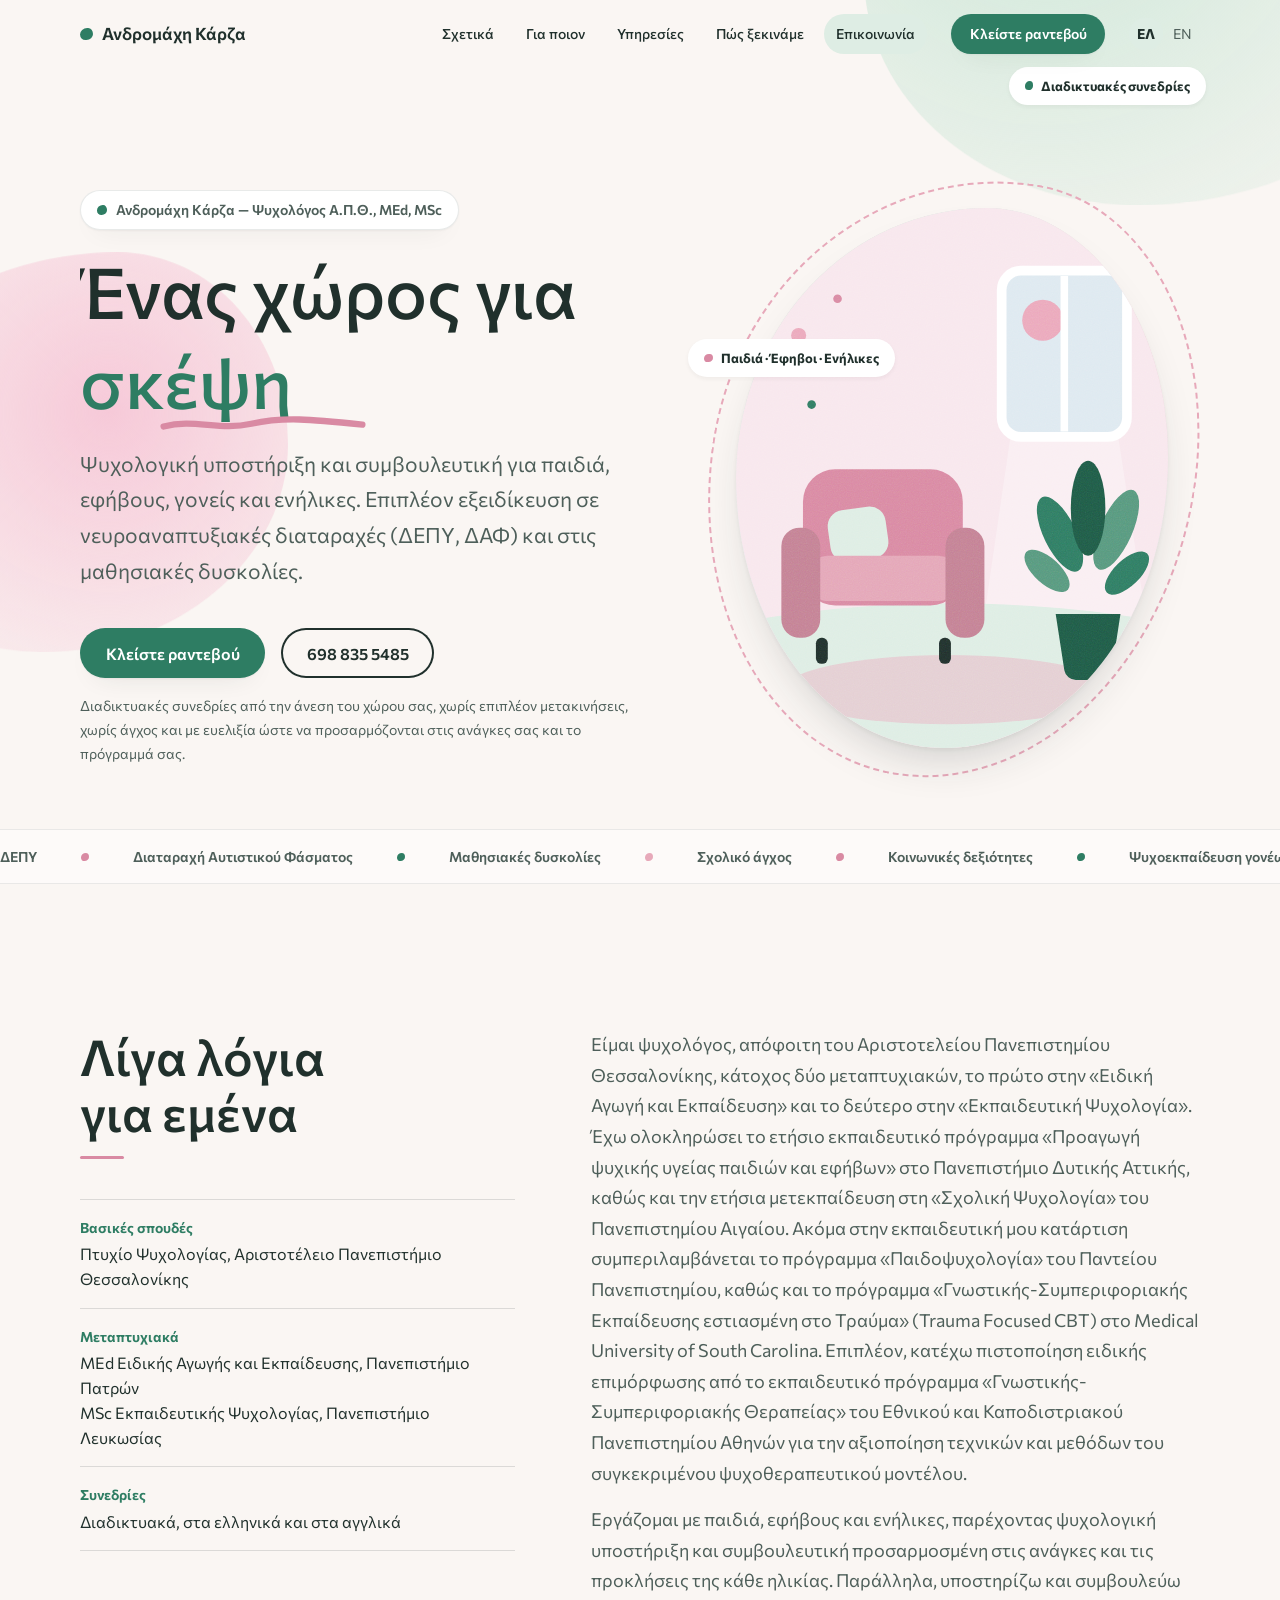
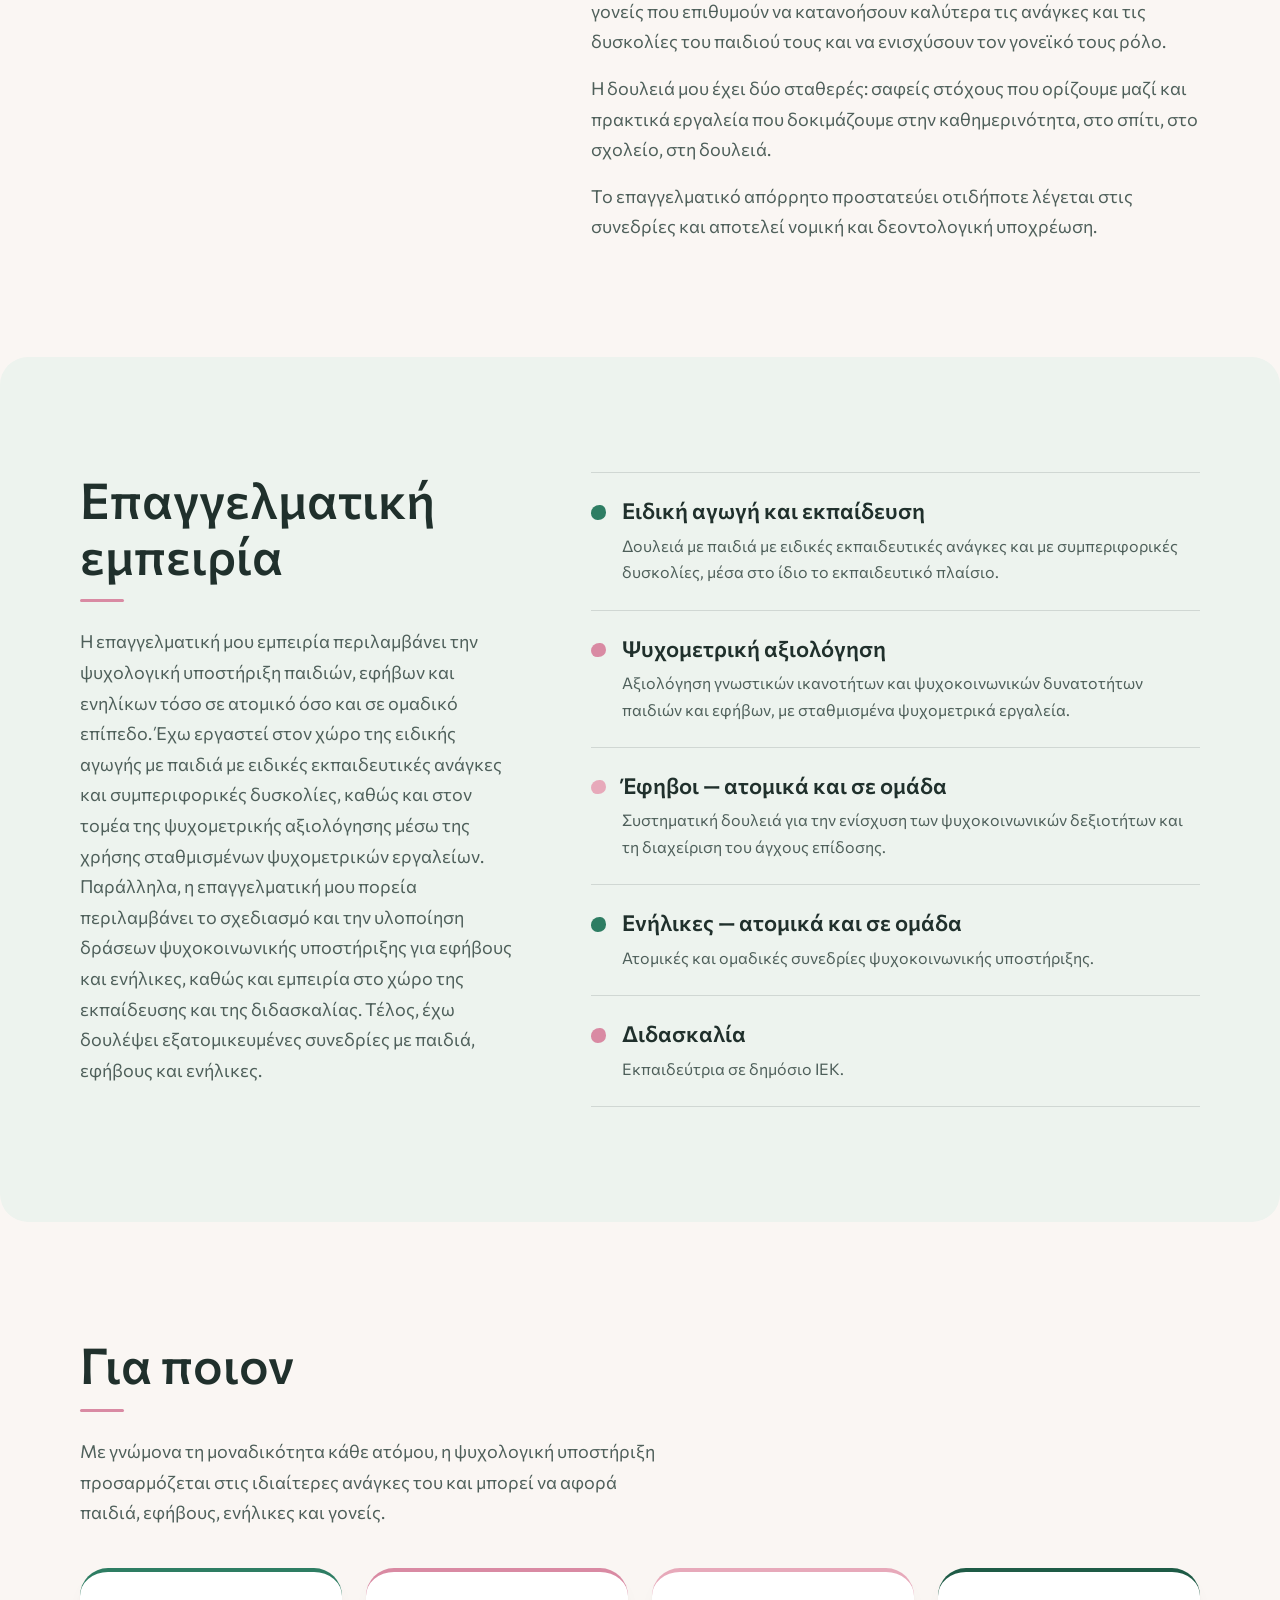
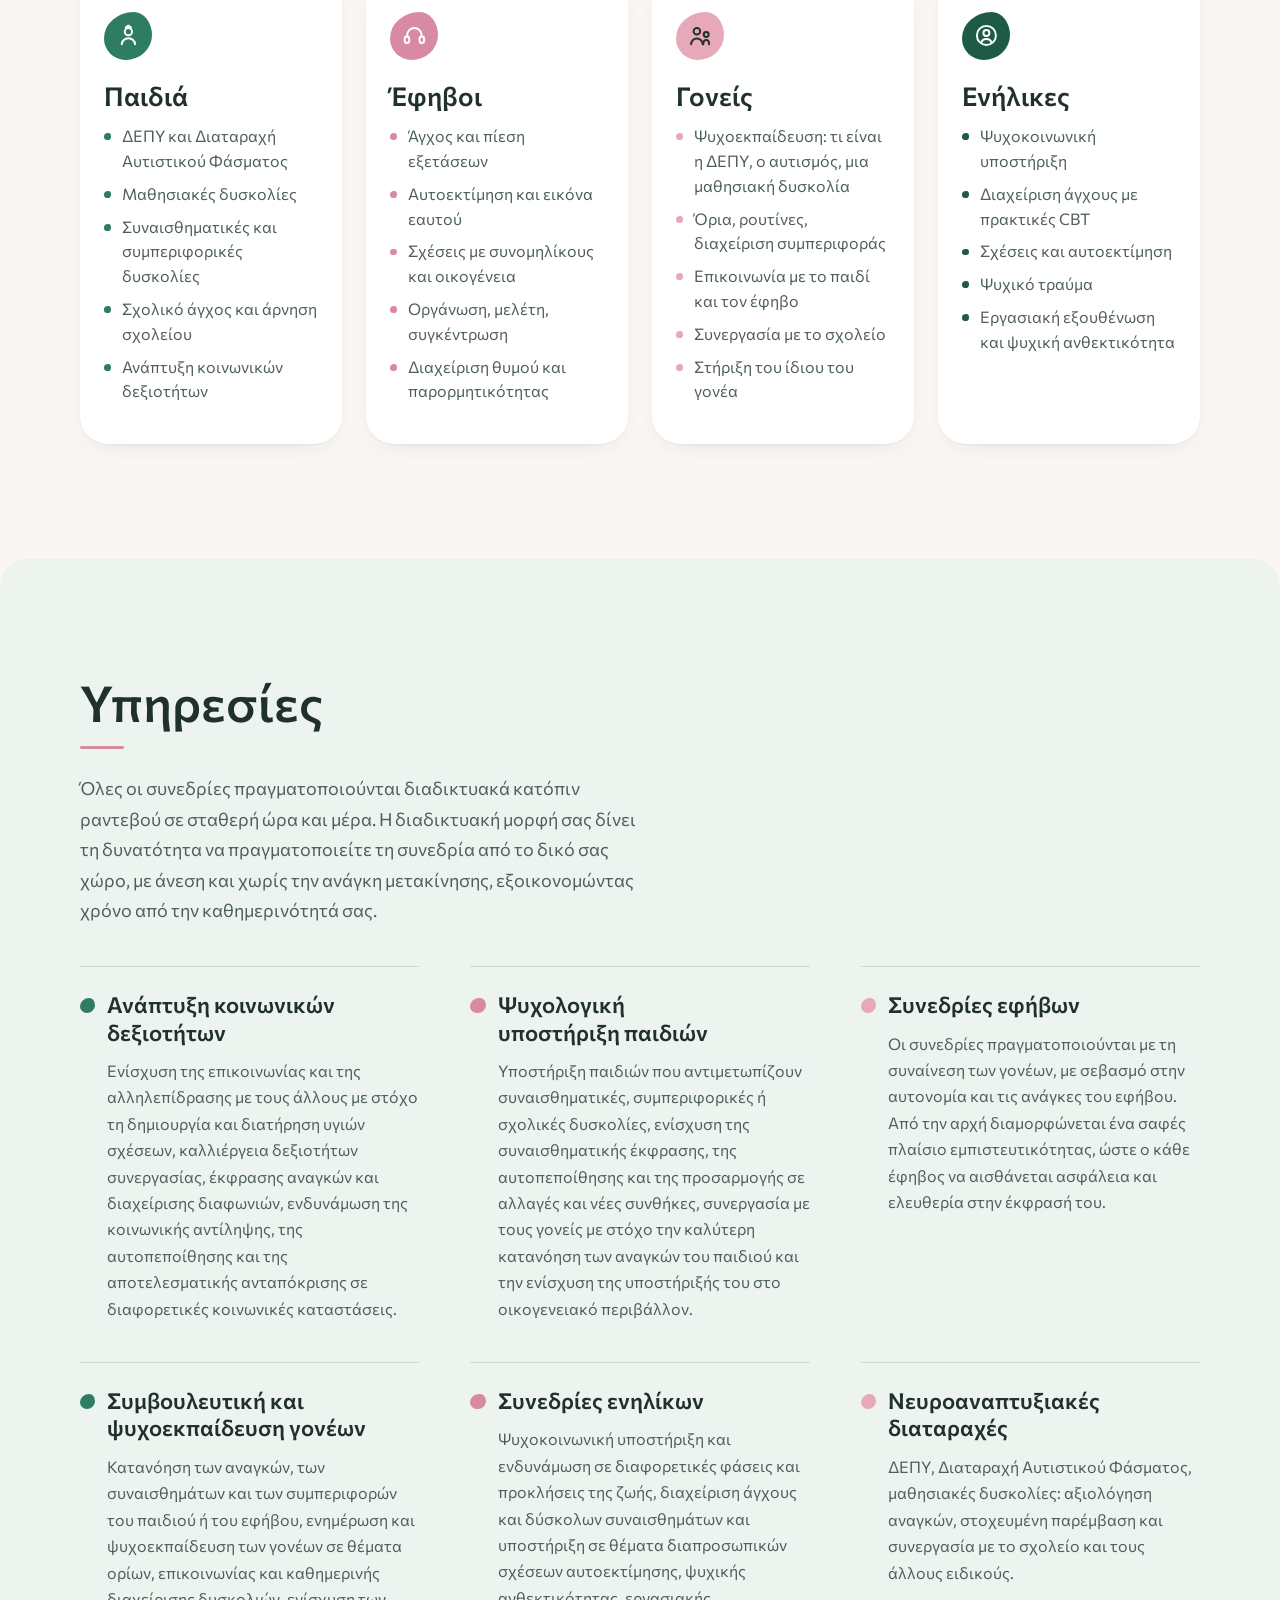
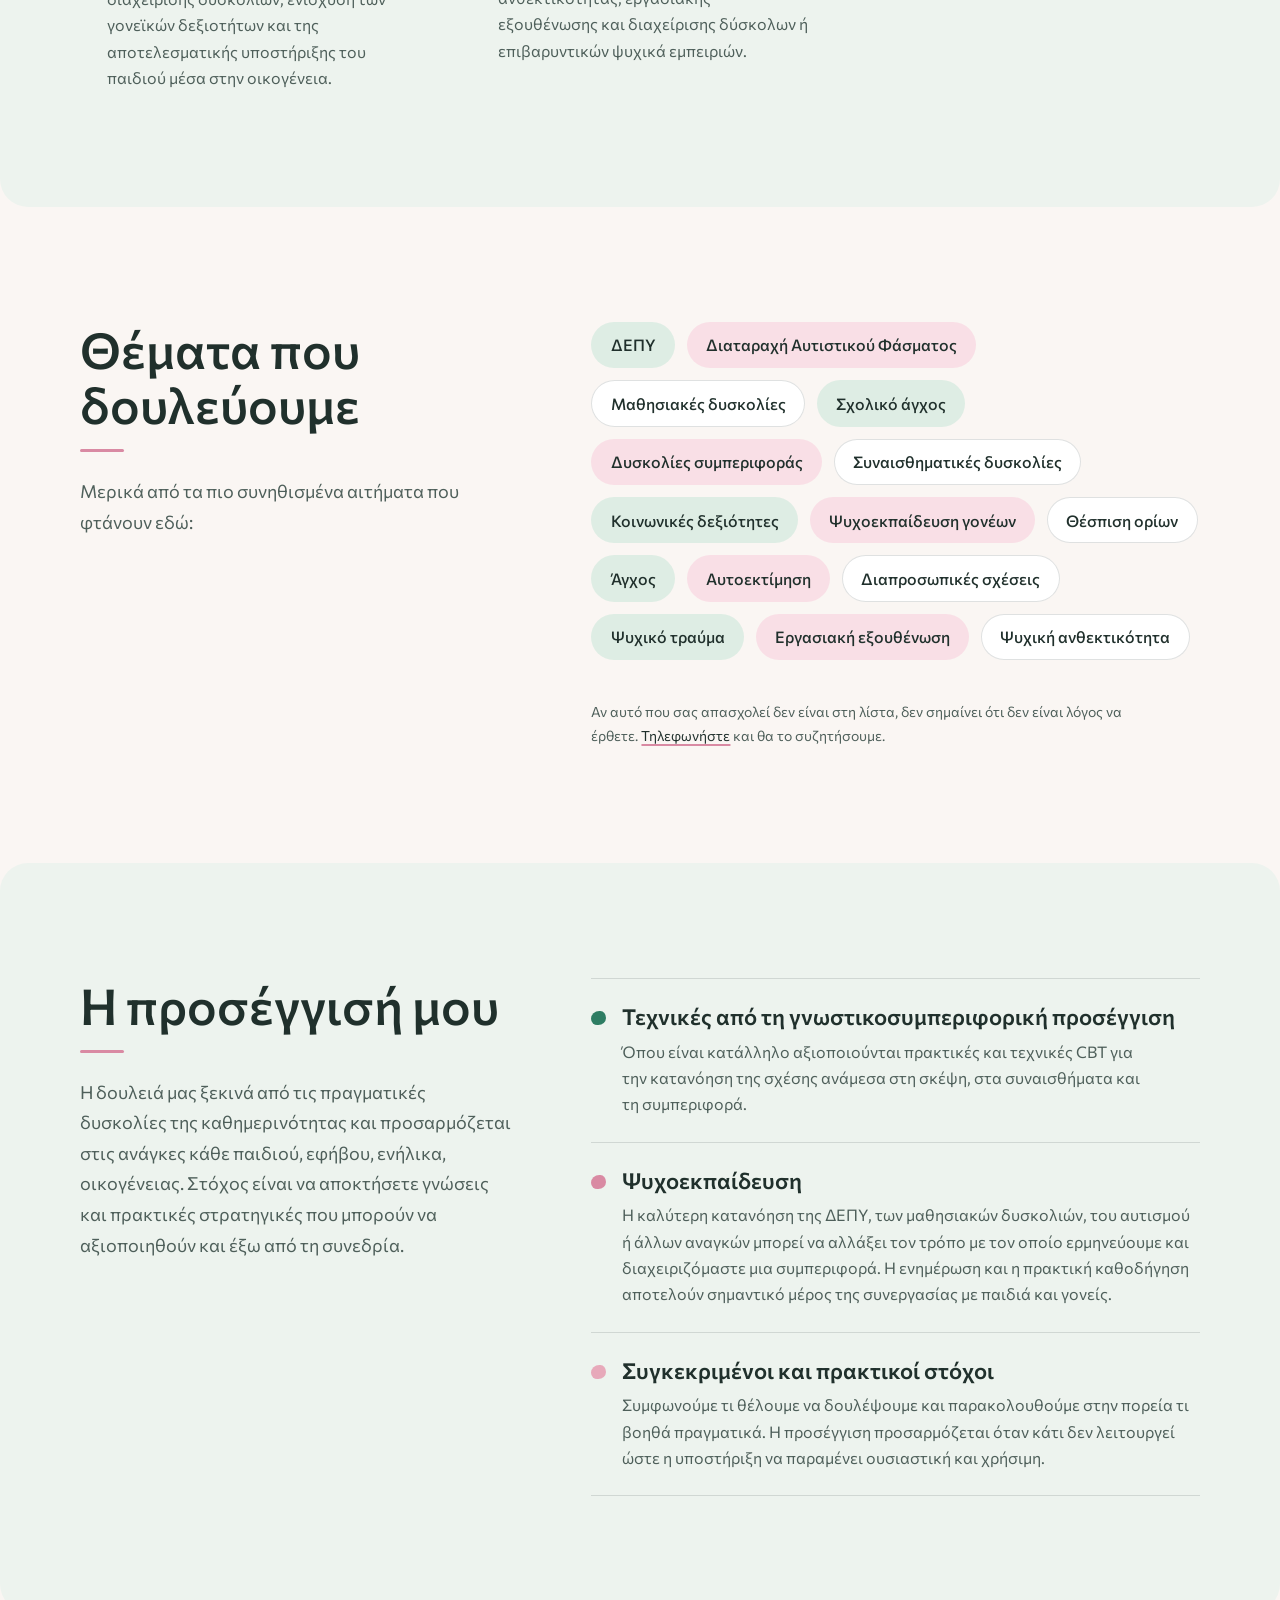
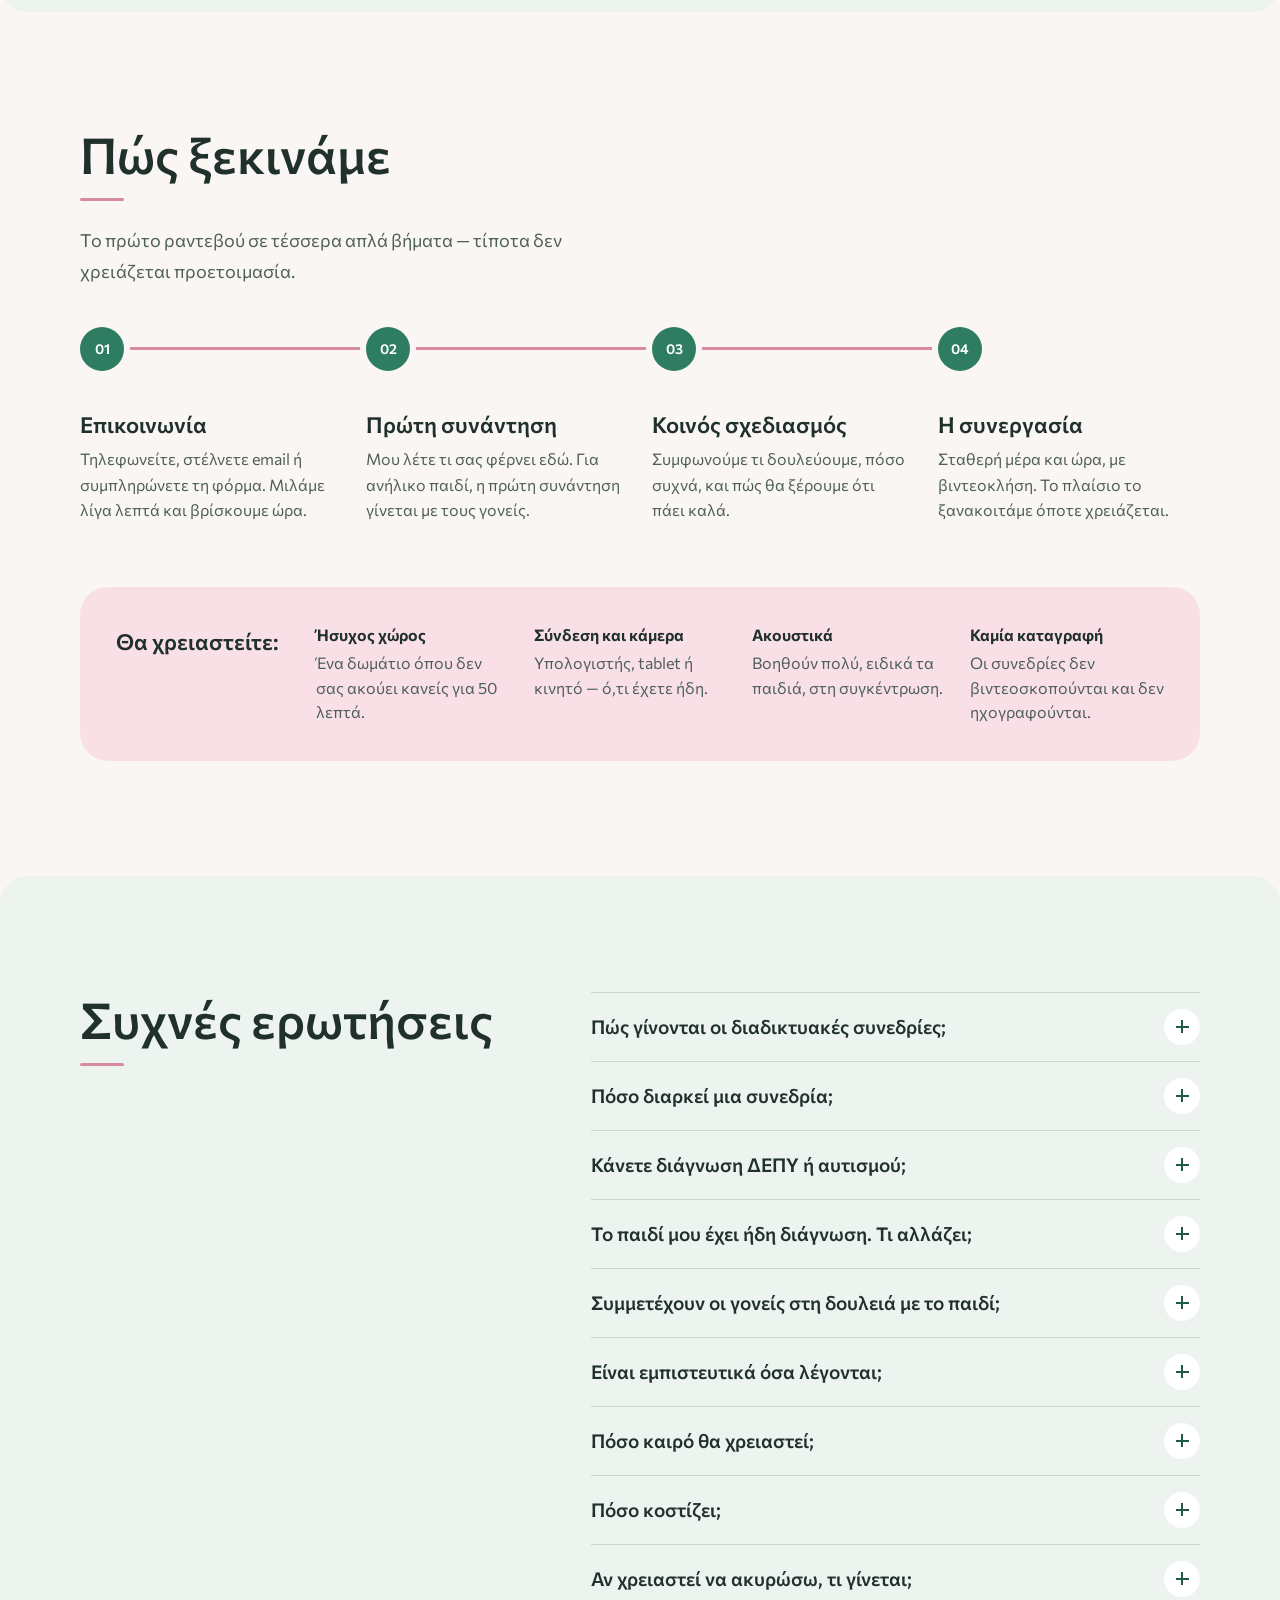
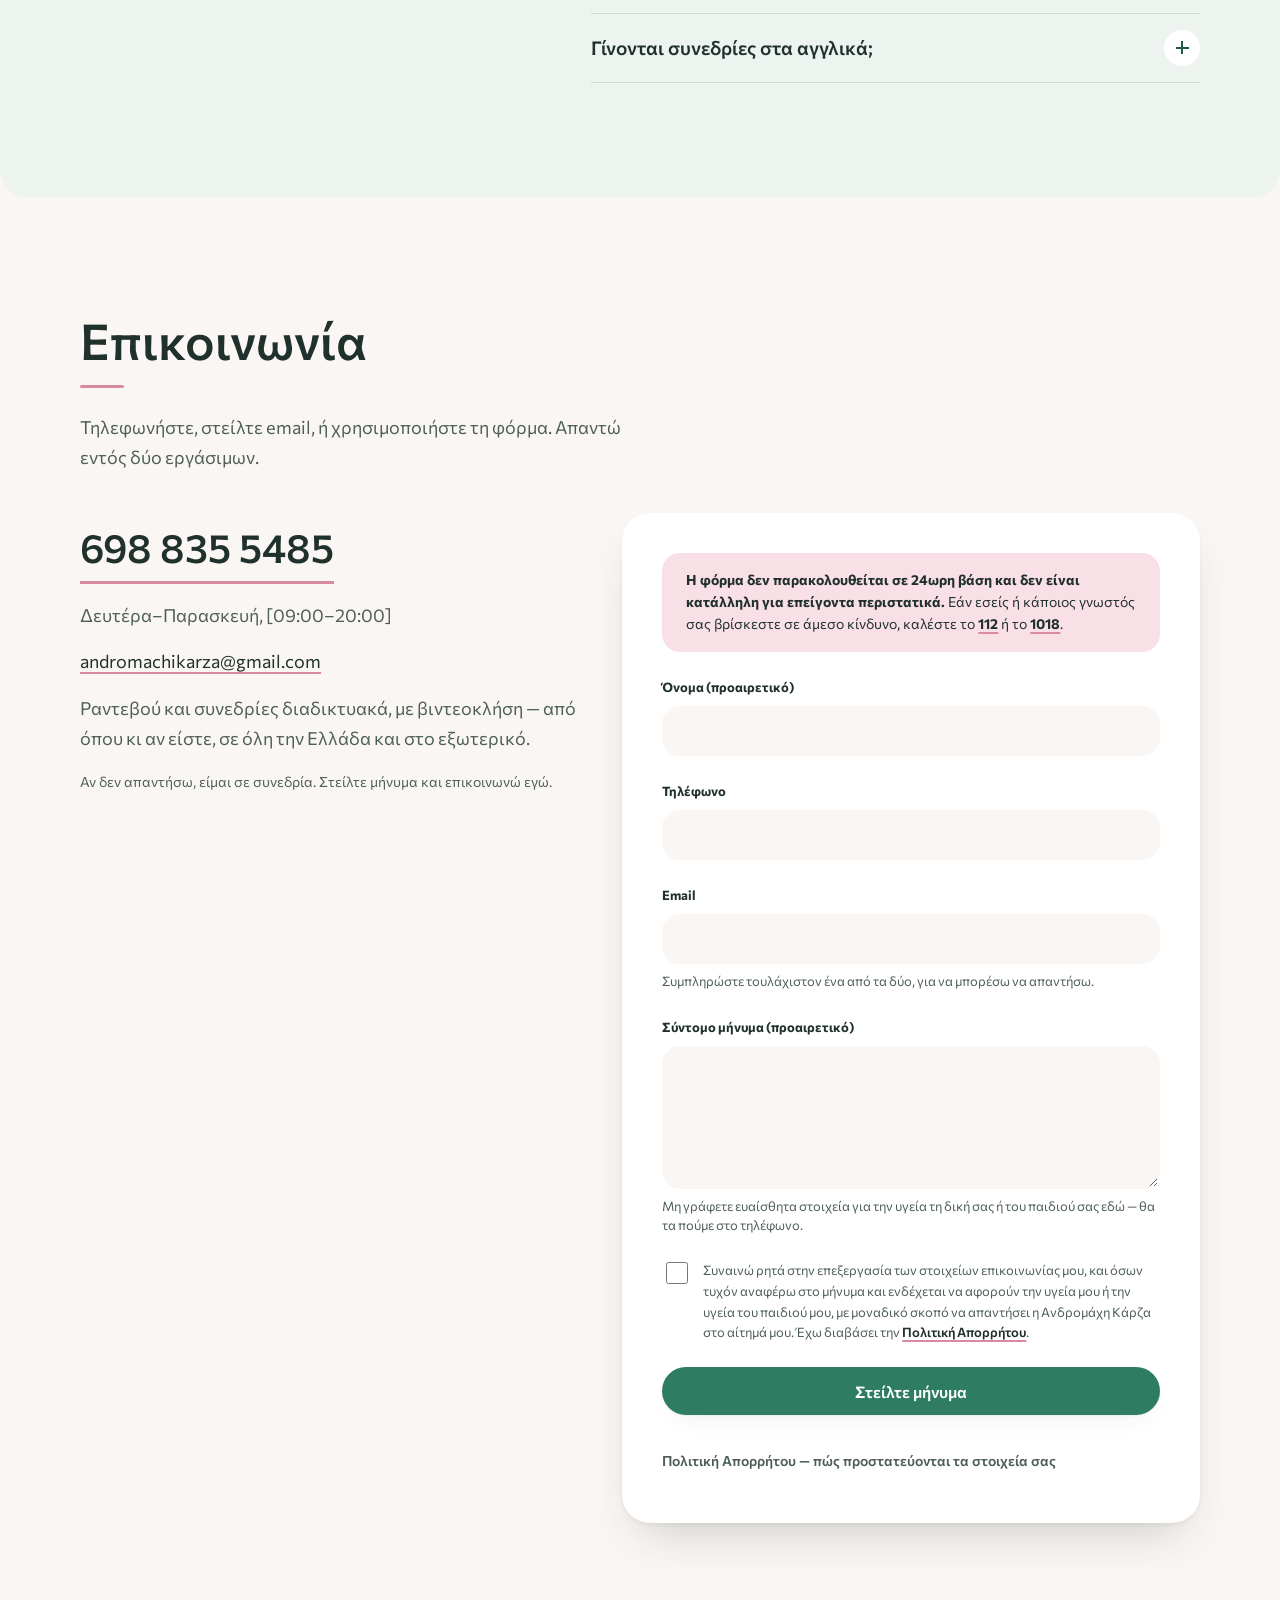
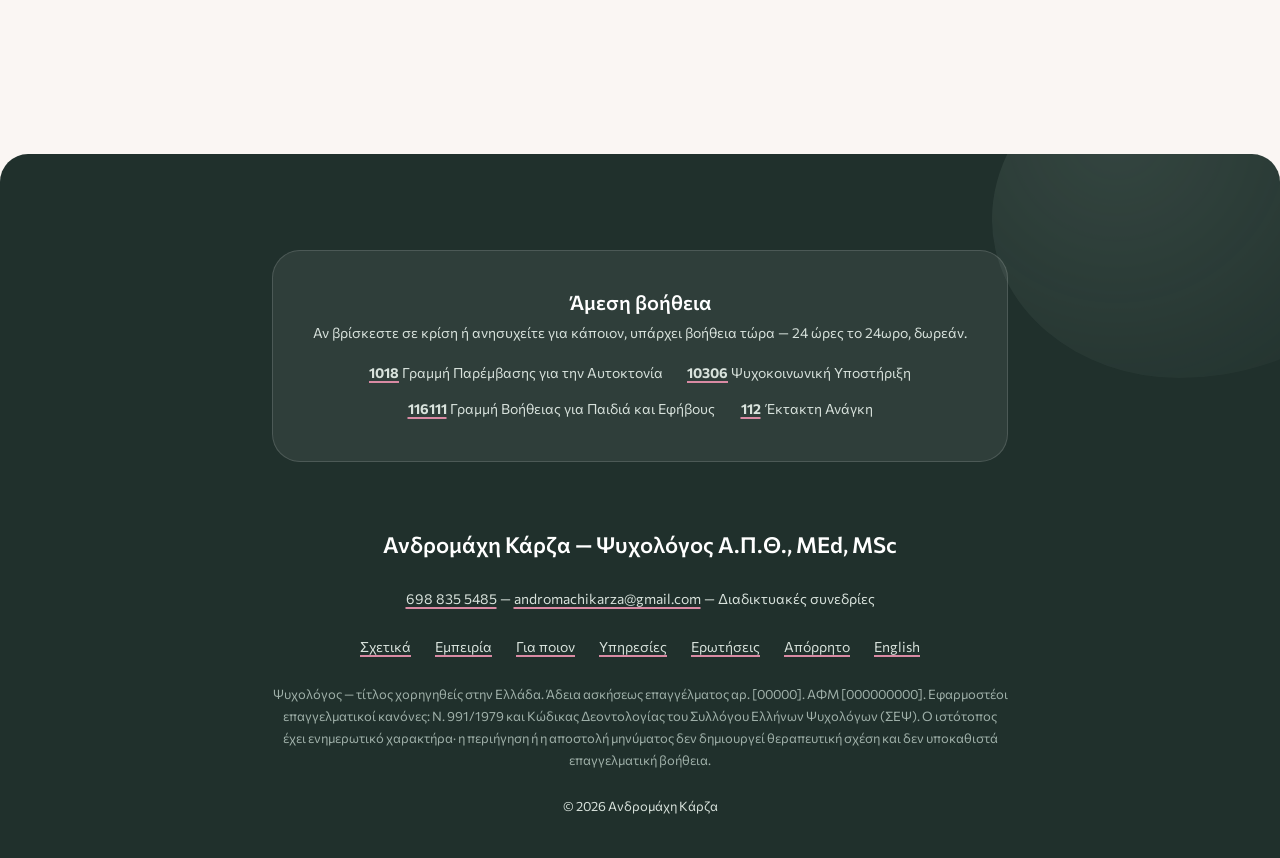
==== commit ee6e8839: "Remove licence-number credential from About (both languages) Co-Authored-By: Claude Opus 5.5 (1M con" ====
--- a/index.html
+++ b/index.html
@@ -328,10 +328,6 @@
             <dd class="cred__v">MEd Ειδικής Αγωγής και Εκπαίδευσης, Πανεπιστήμιο Πατρών<br>MSc Εκπαιδευτικής Ψυχολογίας, Πανεπιστήμιο Λευκωσίας</dd>
           </div>
           <div class="cred">
-            <dt class="cred__k">Άδεια ασκήσεως επαγγέλματος</dt>
-            <dd class="cred__v">αρ. [00000]</dd>
-          </div>
-          <div class="cred">
             <dt class="cred__k">Συνεδρίες</dt>
             <dd class="cred__v">Διαδικτυακά, στα ελληνικά και στα αγγλικά</dd>
           </div>
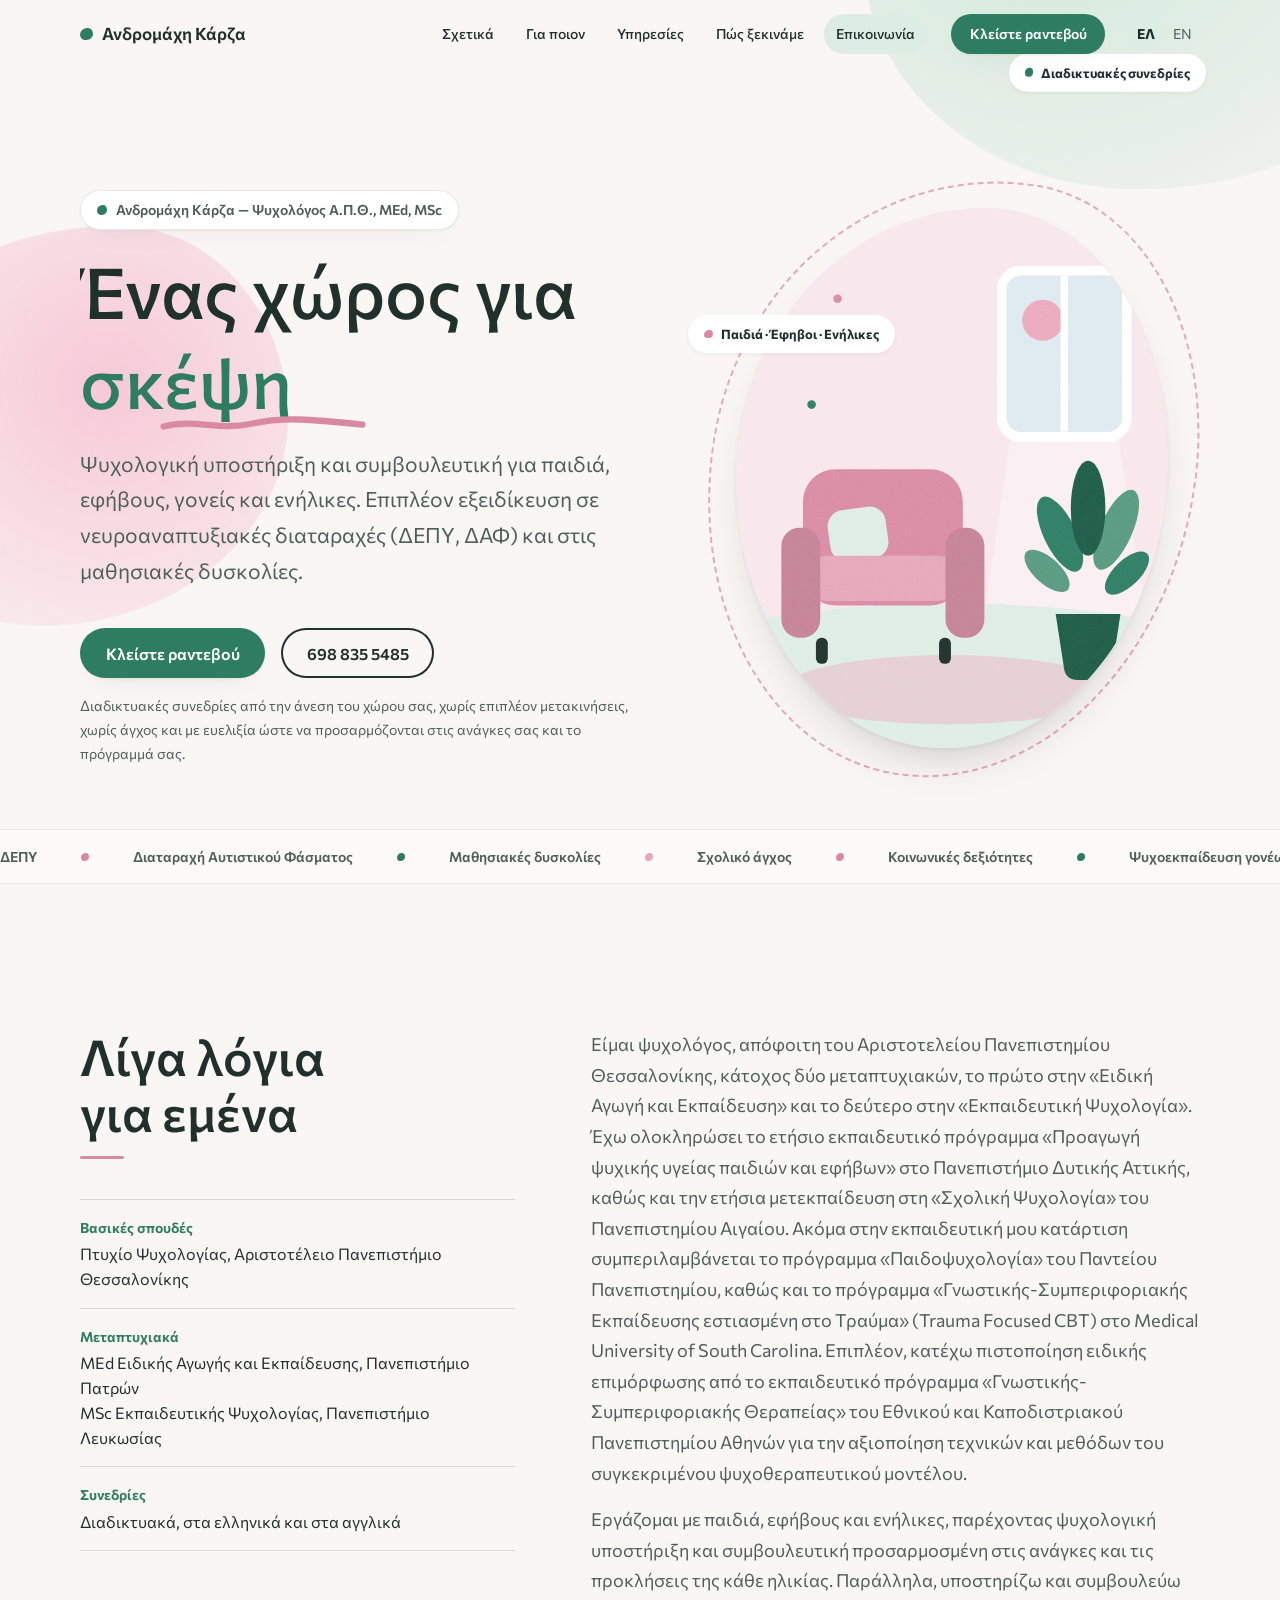
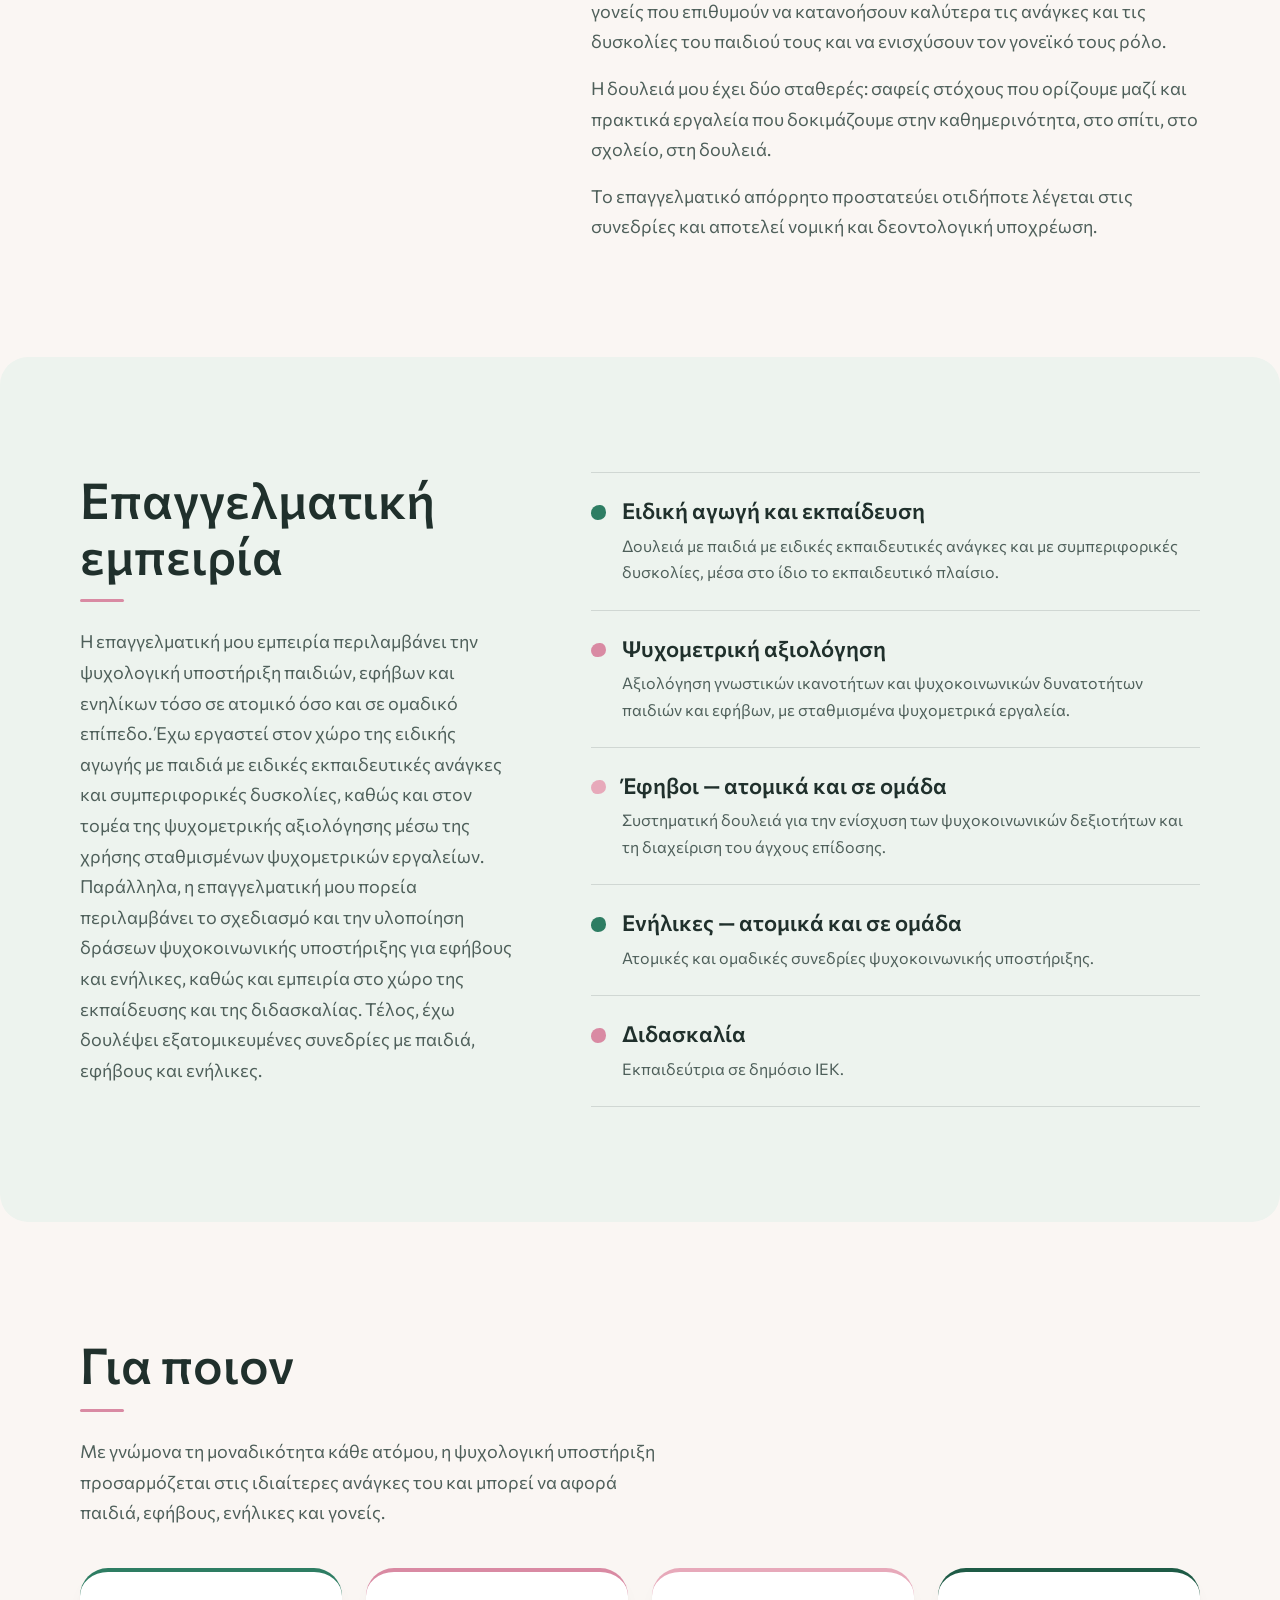
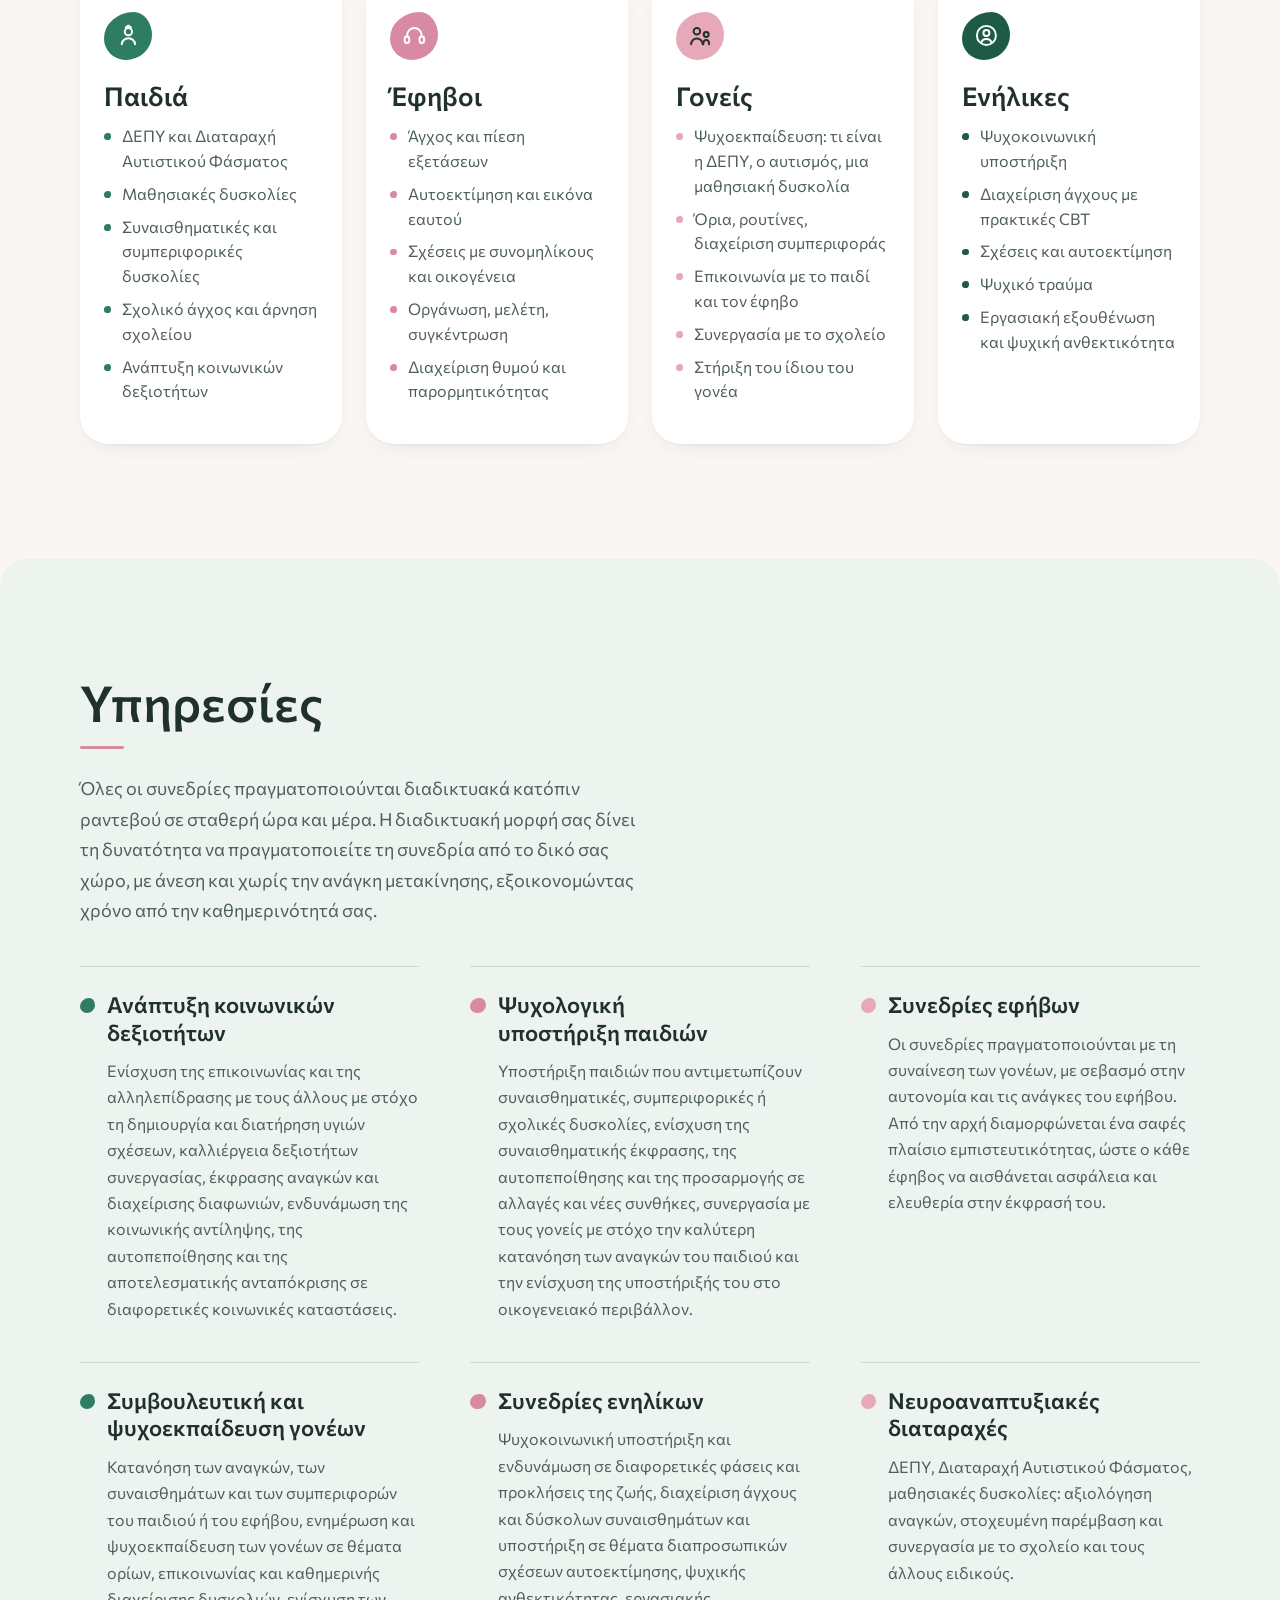
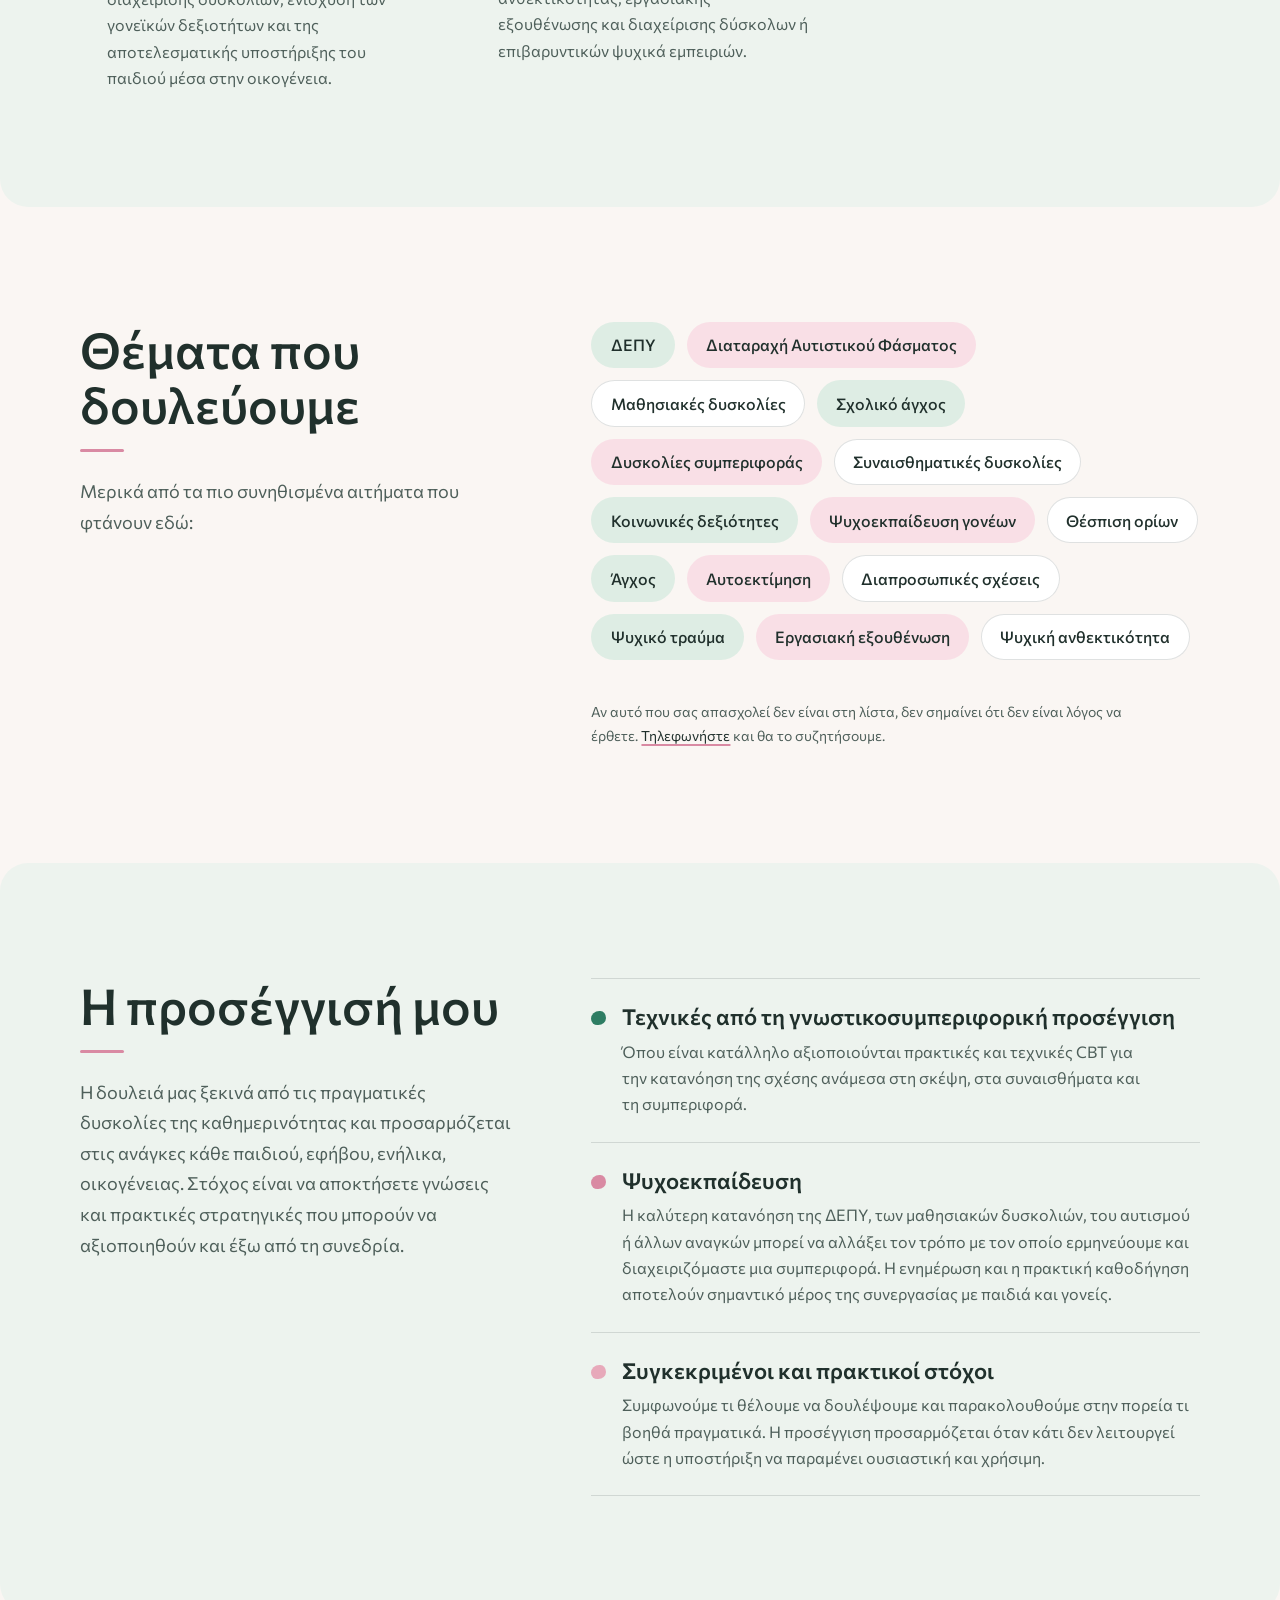
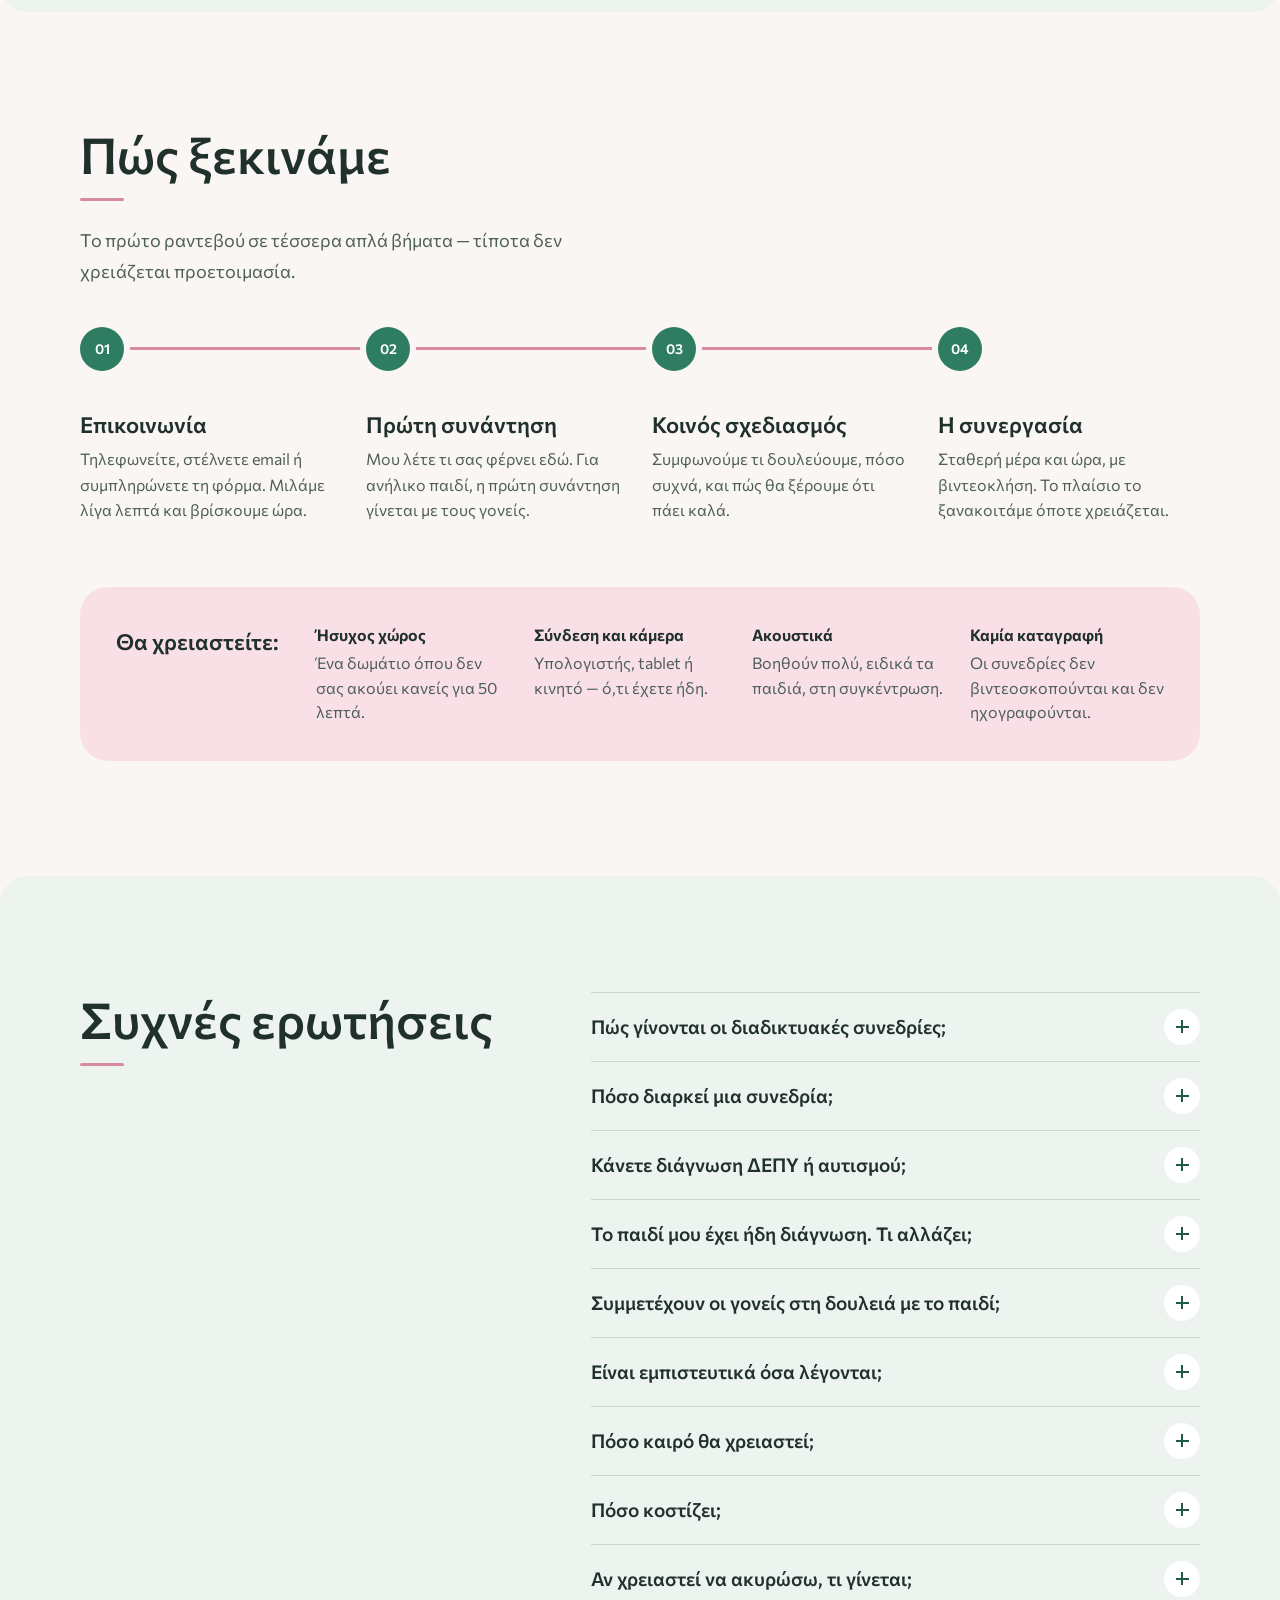
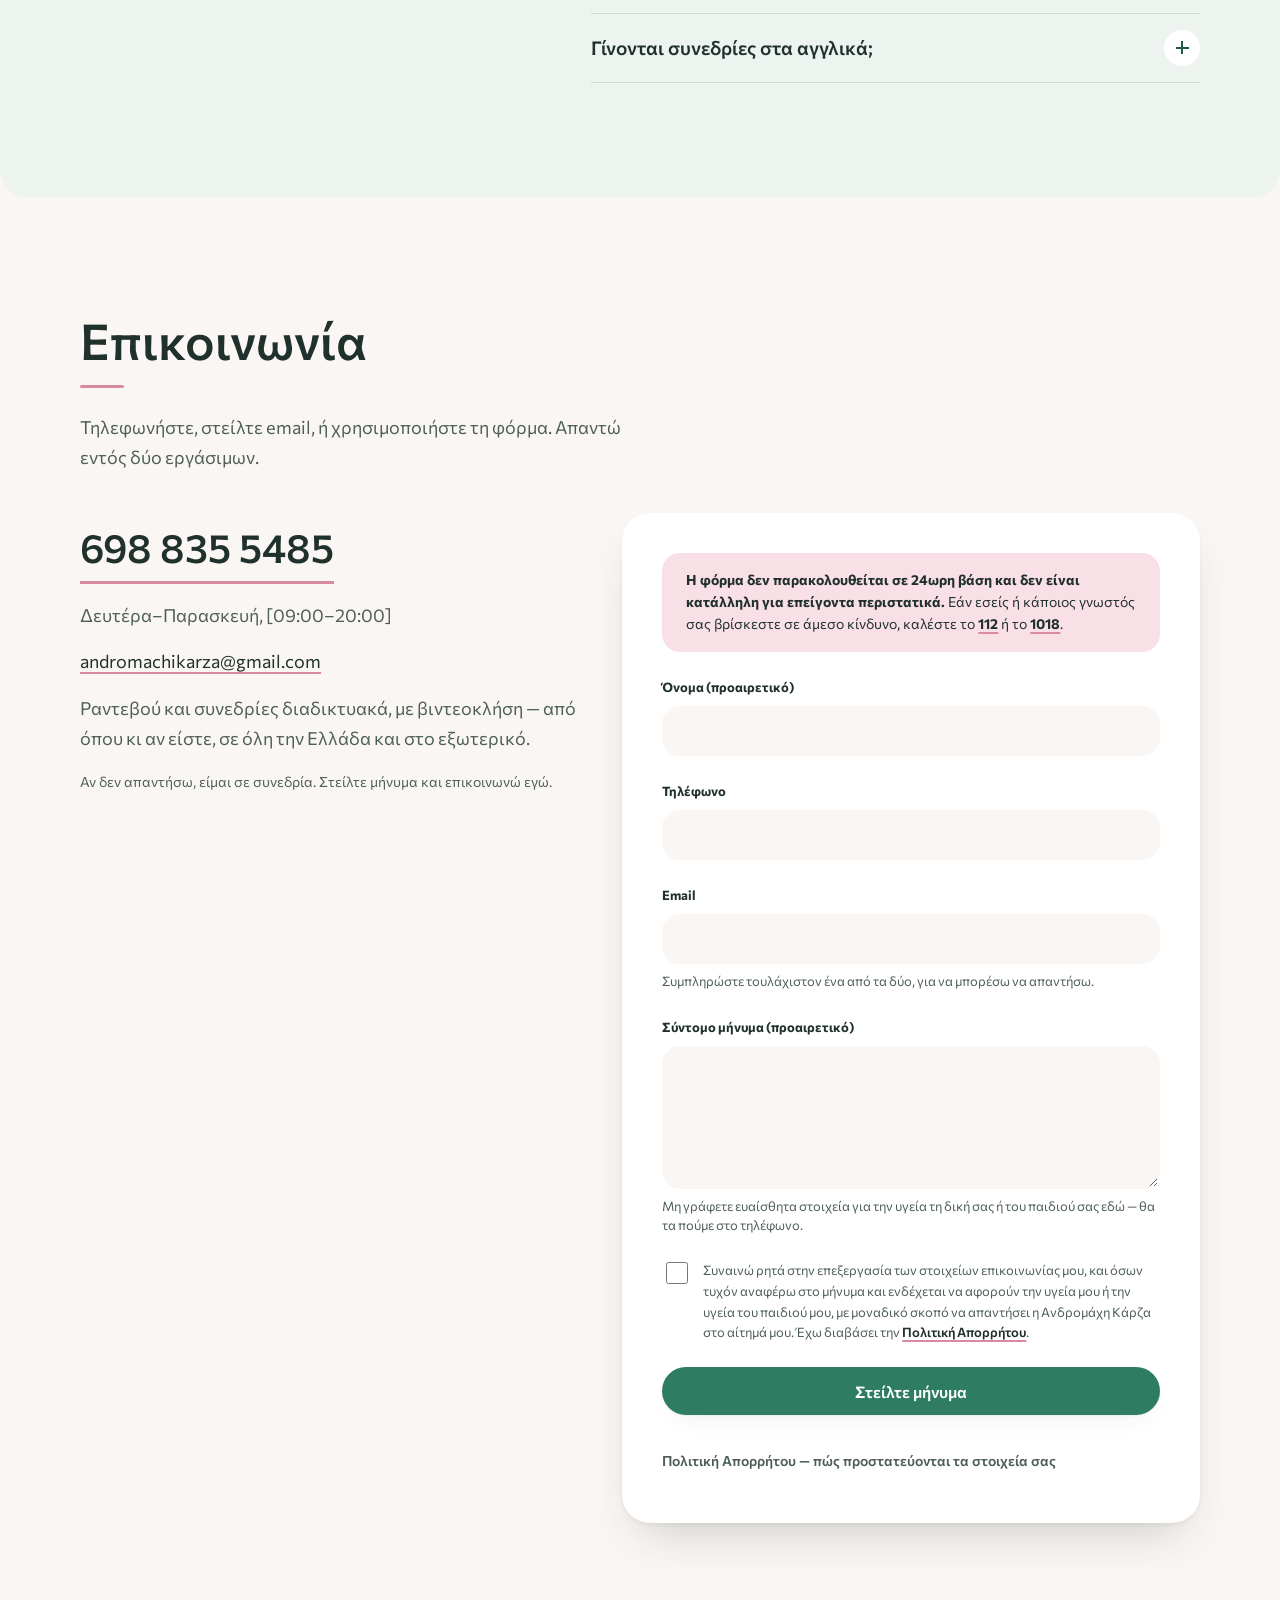
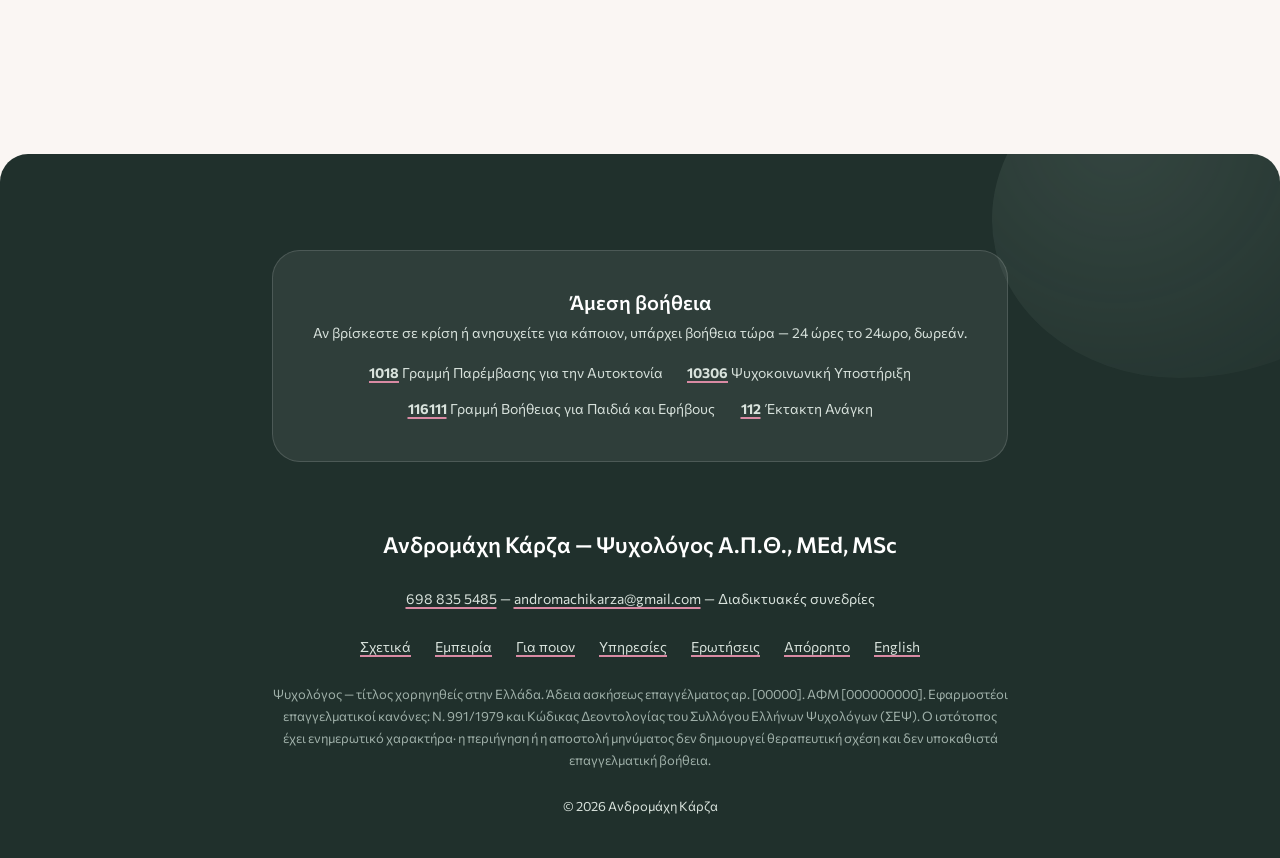
==== commit 2d7bb0d8: "Point canonical, hreflang, OG, JSON-LD and sitemap URLs at andromachikarza.com Co-Authored-By: Claud" ====
--- a/index.html
+++ b/index.html
@@ -8,19 +8,19 @@
 <title>Ανδρομάχη Κάρζα — Ψυχολόγος | Διαδικτυακές συνεδρίες</title>
 <meta name="description" content="Ανδρομάχη Κάρζα, Ψυχολόγος Α.Π.Θ., MEd Ειδικής Αγωγής, MSc Εκπαιδευτικής Ψυχολογίας. Ψυχολογική υποστήριξη και συμβουλευτική για παιδιά, εφήβους και ενήλικες. Εξειδίκευση σε ΔΕΠΥ, ΔΑΦ και μαθησιακές δυσκολίες, ψυχοεκπαίδευση γονέων. Ραντεβού διαδικτυακά.">
 
-<link rel="canonical" href="https://www.andromachikarza.gr/">
-<link rel="alternate" hreflang="el" href="https://www.andromachikarza.gr/">
-<link rel="alternate" hreflang="en" href="https://www.andromachikarza.gr/en/">
-<link rel="alternate" hreflang="x-default" href="https://www.andromachikarza.gr/">
+<link rel="canonical" href="https://andromachikarza.com/">
+<link rel="alternate" hreflang="el" href="https://andromachikarza.com/">
+<link rel="alternate" hreflang="en" href="https://andromachikarza.com/en/">
+<link rel="alternate" hreflang="x-default" href="https://andromachikarza.com/">
 
 <meta property="og:type" content="website">
 <meta property="og:site_name" content="Ανδρομάχη Κάρζα — Ψυχολόγος">
 <meta property="og:locale" content="el_GR">
 <meta property="og:locale:alternate" content="en_US">
-<meta property="og:url" content="https://www.andromachikarza.gr/">
+<meta property="og:url" content="https://andromachikarza.com/">
 <meta property="og:title" content="Ανδρομάχη Κάρζα — Ψυχολόγος | Διαδικτυακές συνεδρίες">
 <meta property="og:description" content="Παιδιά, έφηβοι, γονείς, ενήλικες. ΔΕΠΥ, ΔΑΦ, μαθησιακές δυσκολίες, σχολικό άγχος, ψυχοεκπαίδευση γονέων. Συνεδρίες διαδικτυακά.">
-<meta property="og:image" content="https://www.andromachikarza.gr/assets/og.png">
+<meta property="og:image" content="https://andromachikarza.com/assets/og.png">
 <meta property="og:image:width" content="1200">
 <meta property="og:image:height" content="630">
 <meta property="og:image:alt" content="Ανδρομάχη Κάρζα — Ψυχολόγος">
@@ -45,16 +45,16 @@
   "@graph": [
     {
       "@type": "MedicalBusiness",
-      "@id": "https://www.andromachikarza.gr/#practice",
+      "@id": "https://andromachikarza.com/#practice",
       "name": "Ανδρομάχη Κάρζα — Ψυχολόγος",
-      "url": "https://www.andromachikarza.gr/",
-      "image": "https://www.andromachikarza.gr/assets/og.png",
+      "url": "https://andromachikarza.com/",
+      "image": "https://andromachikarza.com/assets/og.png",
       "telephone": "+306988355485",
       "email": "andromachikarza@gmail.com",
       "areaServed": { "@type": "Country", "name": "Ελλάδα" },
       "availableLanguage": ["el", "en"],
-      "founder": { "@id": "https://www.andromachikarza.gr/#person" },
-      "employee": { "@id": "https://www.andromachikarza.gr/#person" },
+      "founder": { "@id": "https://andromachikarza.com/#person" },
+      "employee": { "@id": "https://andromachikarza.com/#person" },
       "makesOffer": [
         { "@type": "Offer", "itemOffered": { "@type": "Service", "name": "Ψυχολογική υποστήριξη παιδιών" } },
         { "@type": "Offer", "itemOffered": { "@type": "Service", "name": "Ψυχολογική υποστήριξη εφήβων" } },
@@ -66,12 +66,12 @@
     },
     {
       "@type": "Person",
-      "@id": "https://www.andromachikarza.gr/#person",
+      "@id": "https://andromachikarza.com/#person",
       "name": "Ανδρομάχη Κάρζα",
       "alternateName": ["Andromachi Karza", "Ανδρομαχη Καρζα", "Andromaxi Karza"],
       "jobTitle": "Ψυχολόγος",
-      "url": "https://www.andromachikarza.gr/",
-      "worksFor": { "@id": "https://www.andromachikarza.gr/#practice" },
+      "url": "https://andromachikarza.com/",
+      "worksFor": { "@id": "https://andromachikarza.com/#practice" },
       "knowsLanguage": ["el", "en"],
       "knowsAbout": [
         "Διαταραχή Ελλειμματικής Προσοχής και Υπερκινητικότητας (ΔΕΠΥ)",
@@ -112,7 +112,7 @@
     },
     {
       "@type": "FAQPage",
-      "@id": "https://www.andromachikarza.gr/#faq",
+      "@id": "https://andromachikarza.com/#faq",
       "mainEntity": [
         {
           "@type": "Question",
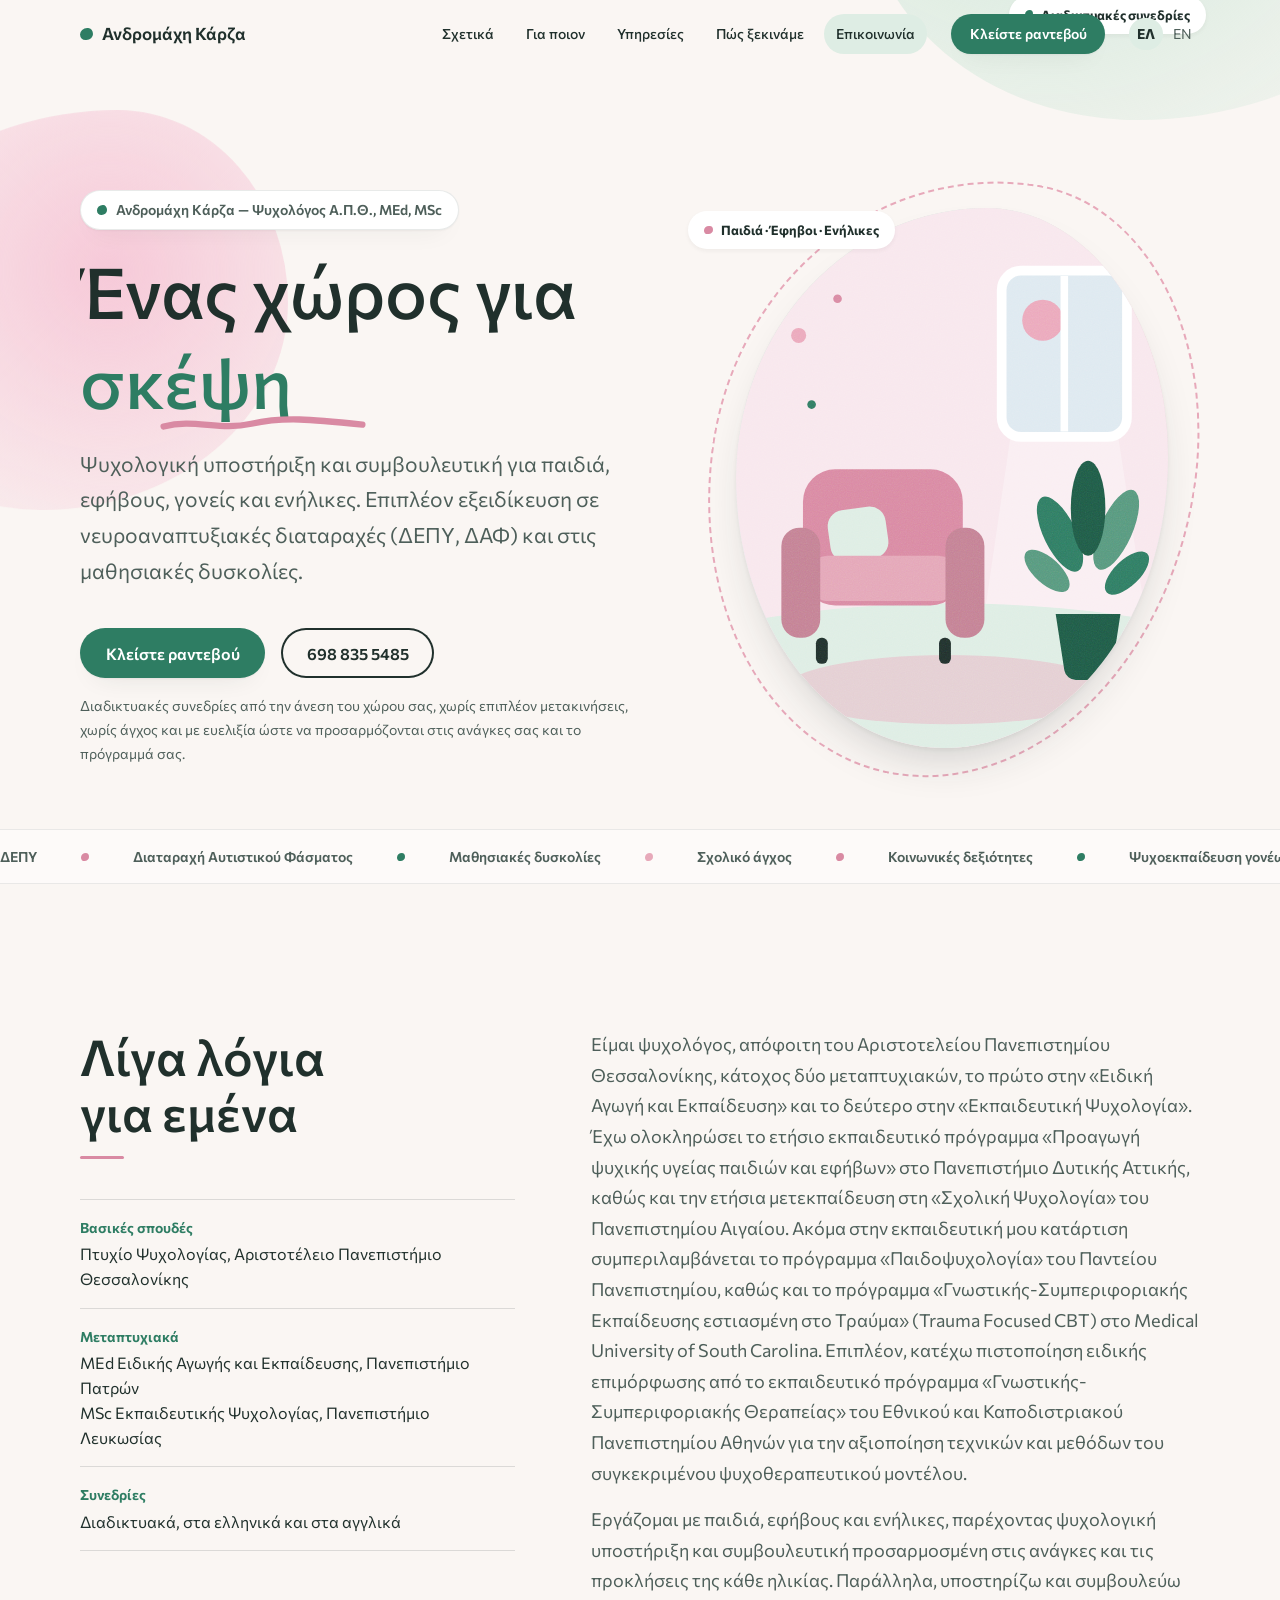
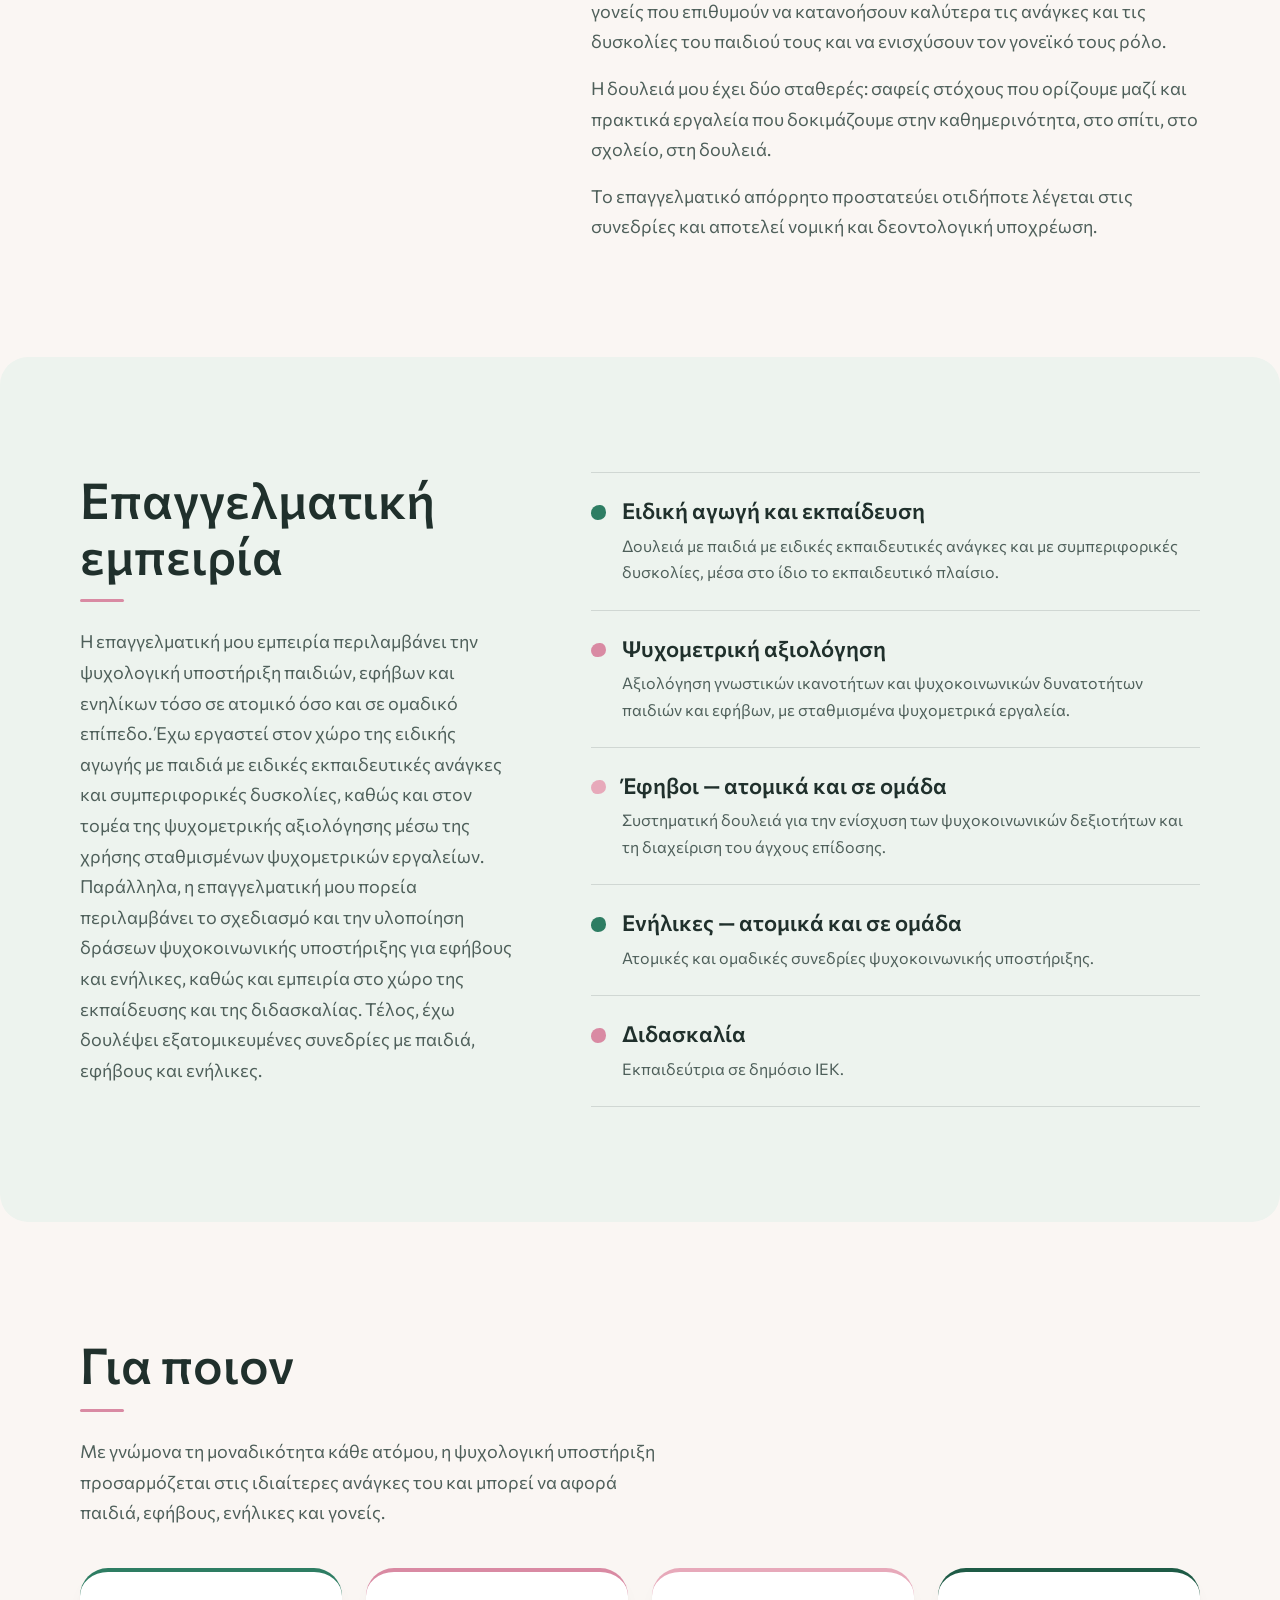
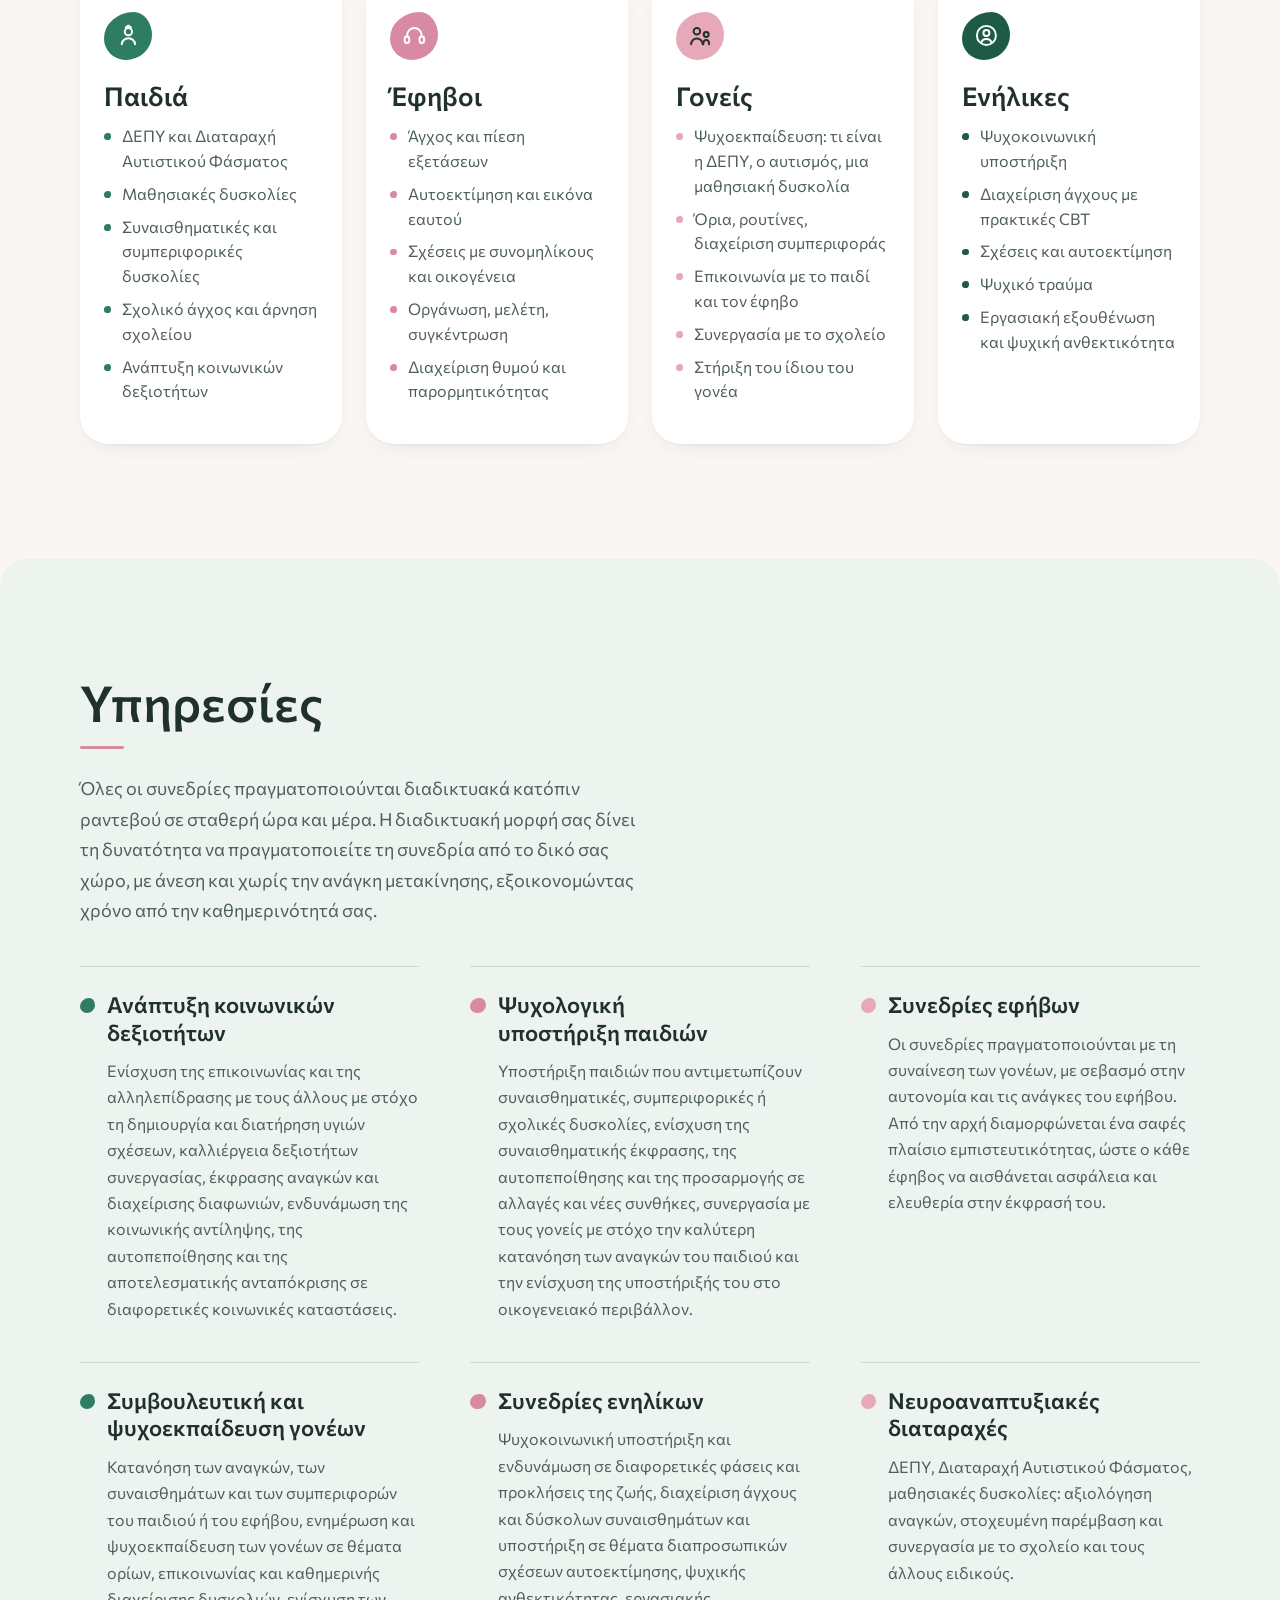
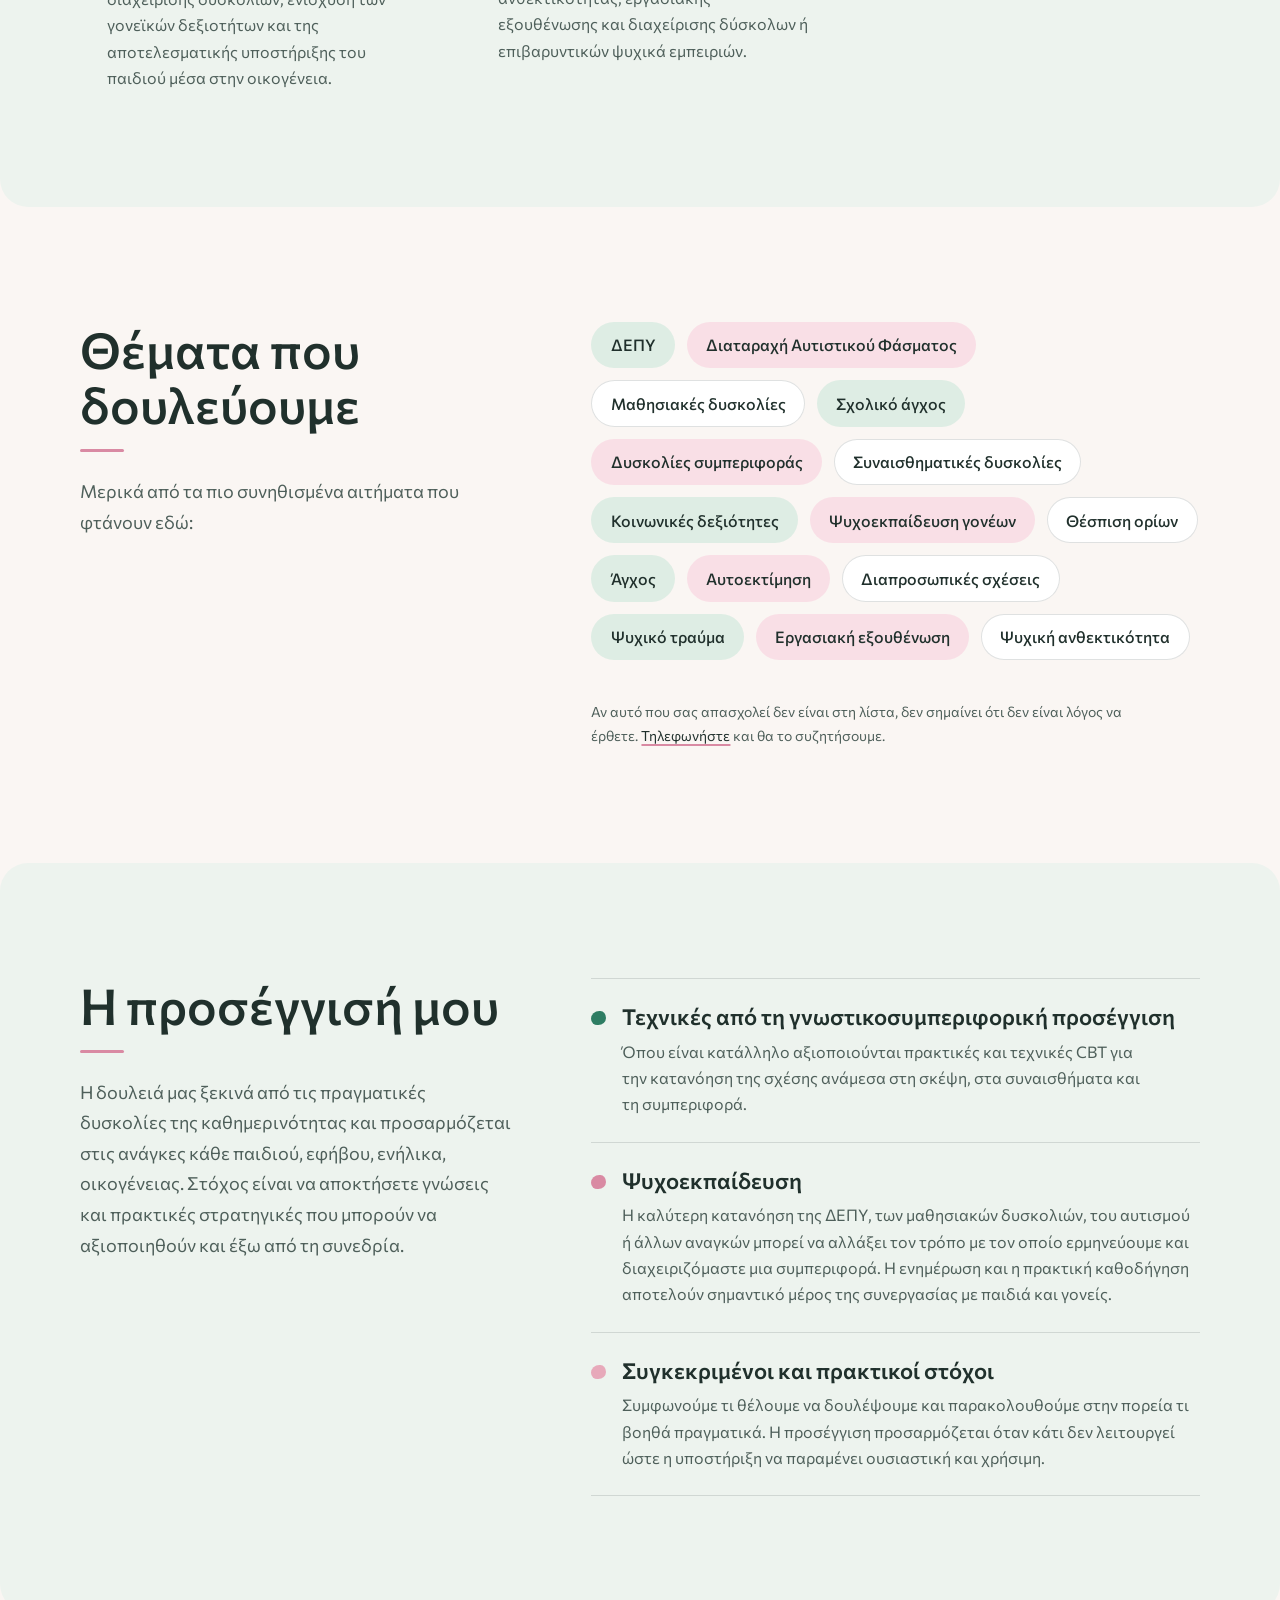
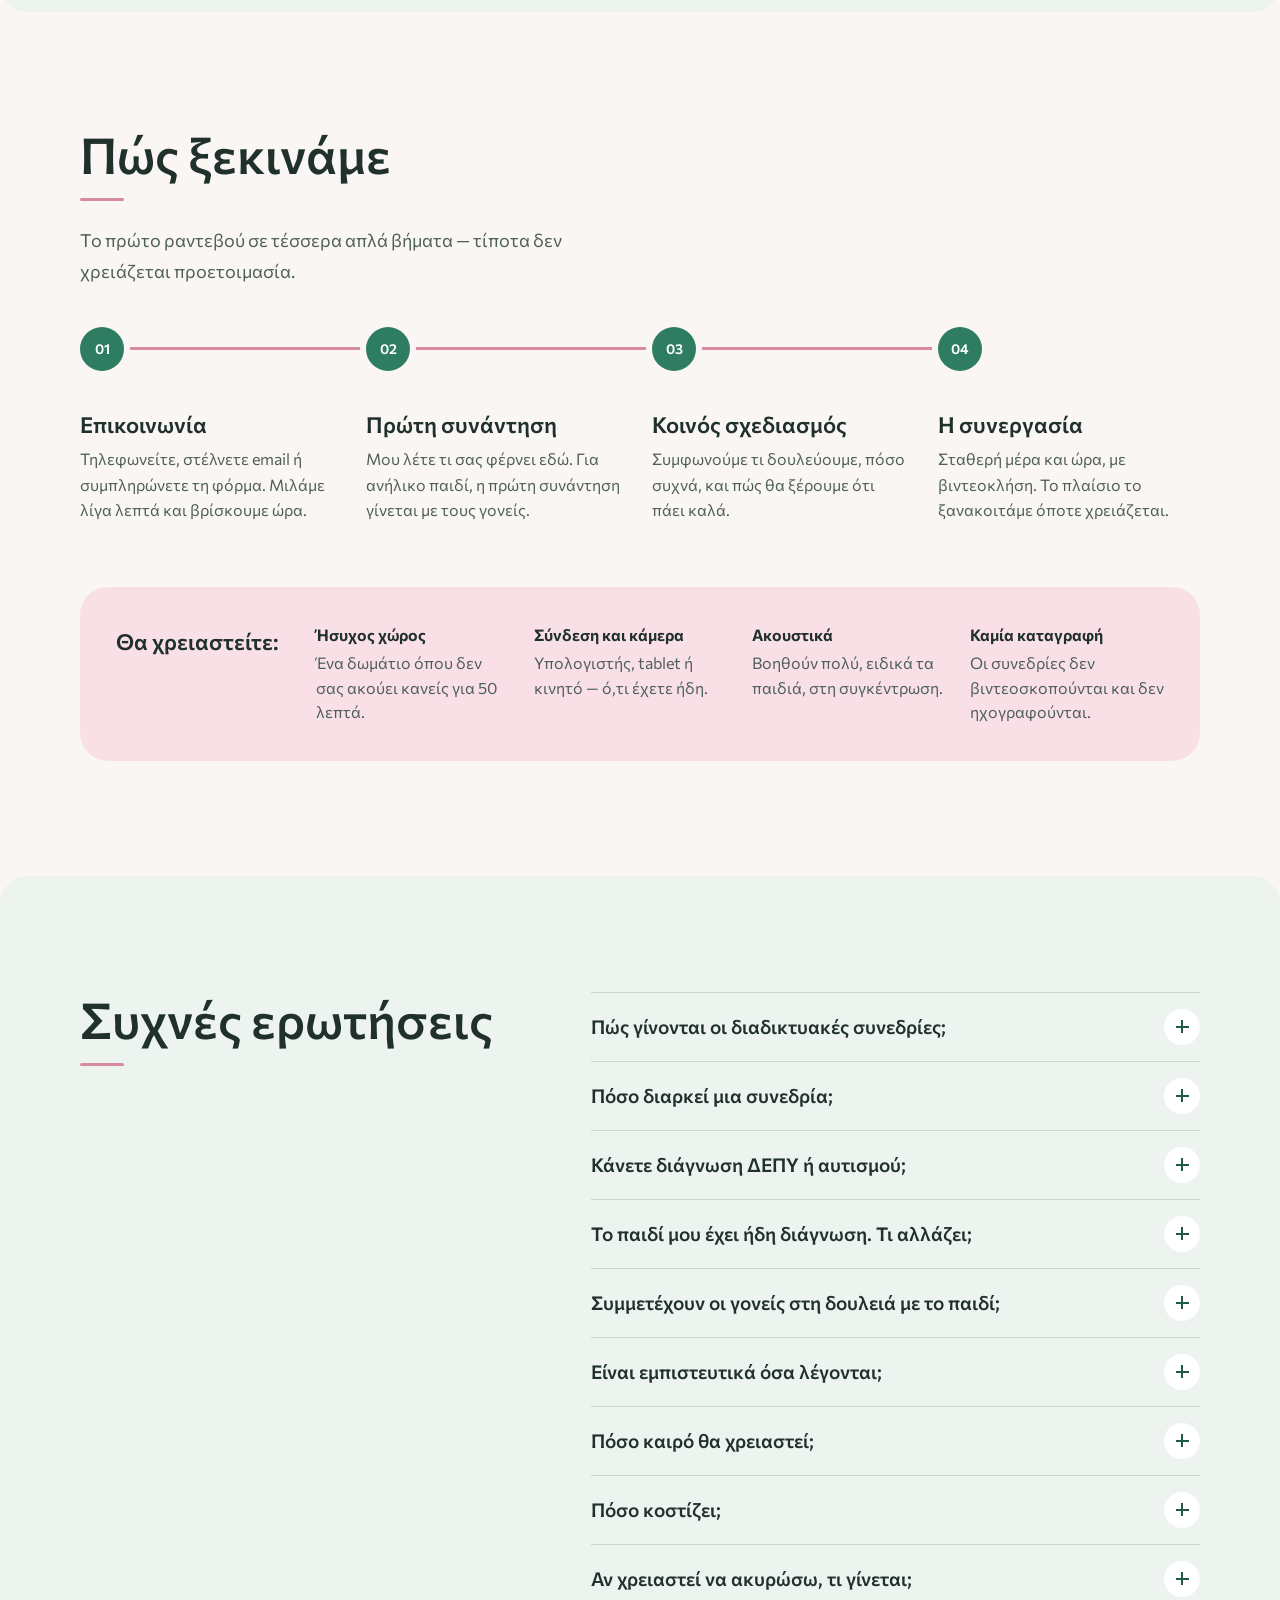
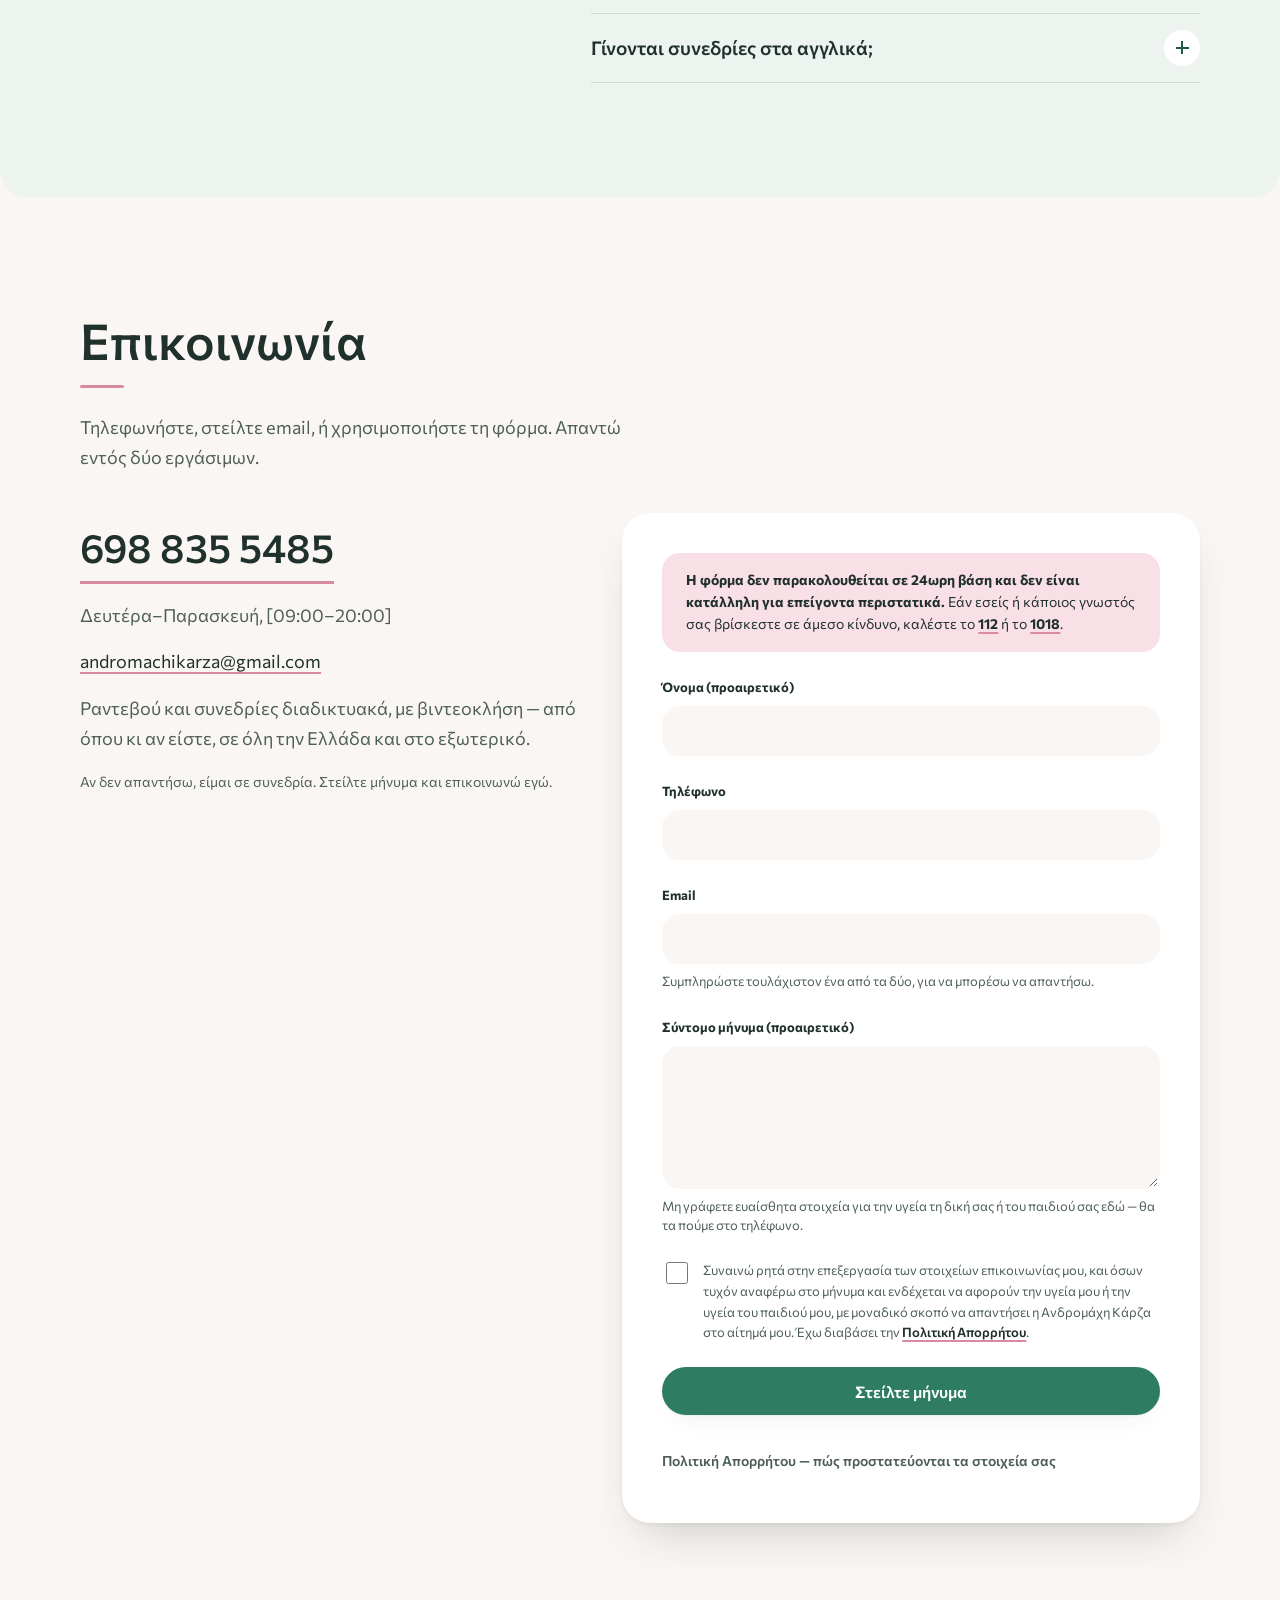
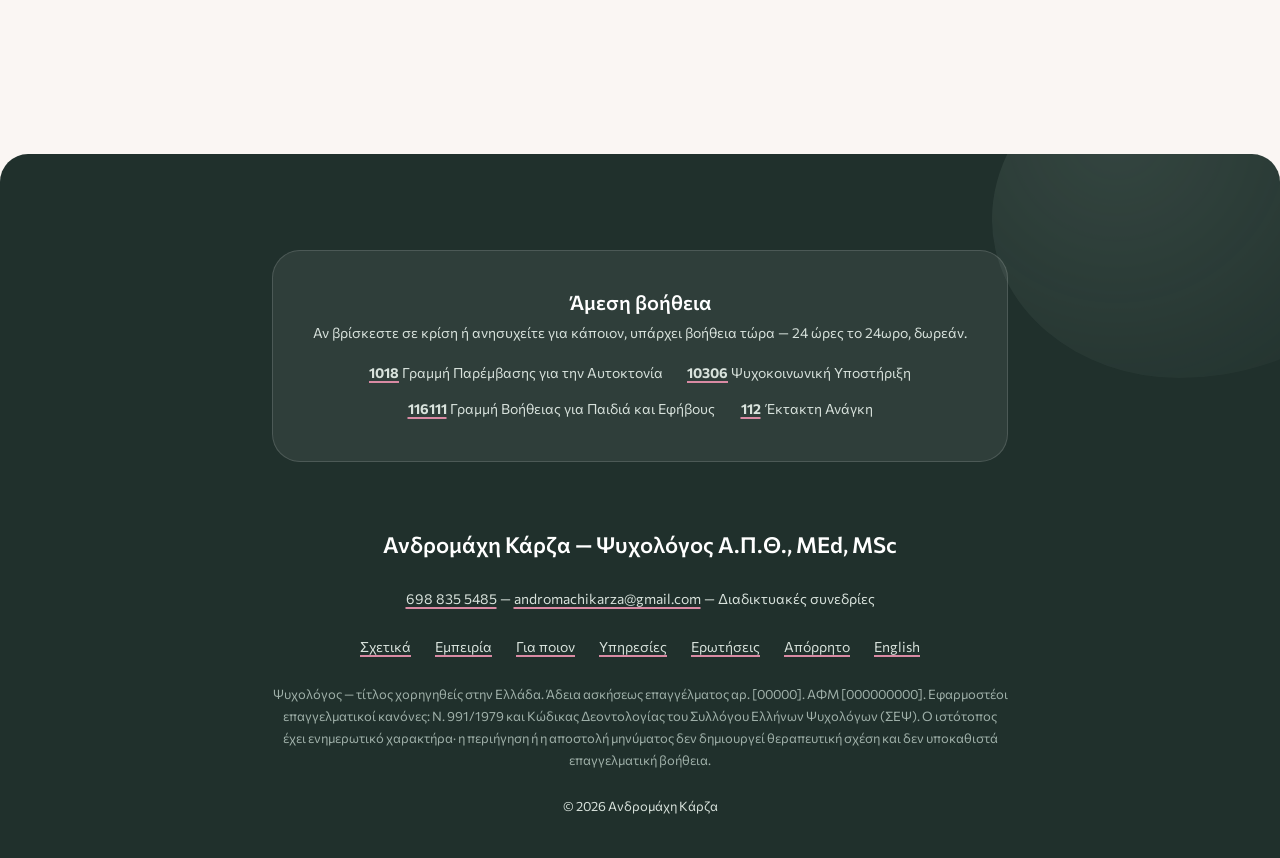
==== commit e7f53579: "SEO: bilingual name signals, WebSite JSON-LD, new share image, IndexNow - WebSite node (site name + " ====
--- a/index.html
+++ b/index.html
@@ -6,7 +6,8 @@
 <meta name="theme-color" content="#FAF6F3">
 
 <title>Ανδρομάχη Κάρζα — Ψυχολόγος | Διαδικτυακές συνεδρίες</title>
-<meta name="description" content="Ανδρομάχη Κάρζα, Ψυχολόγος Α.Π.Θ., MEd Ειδικής Αγωγής, MSc Εκπαιδευτικής Ψυχολογίας. Ψυχολογική υποστήριξη και συμβουλευτική για παιδιά, εφήβους και ενήλικες. Εξειδίκευση σε ΔΕΠΥ, ΔΑΦ και μαθησιακές δυσκολίες, ψυχοεκπαίδευση γονέων. Ραντεβού διαδικτυακά.">
+<meta name="description" content="Ανδρομάχη Κάρζα (Andromachi Karza), Ψυχολόγος Α.Π.Θ., MEd Ειδικής Αγωγής, MSc Εκπαιδευτικής Ψυχολογίας. Ψυχολογική υποστήριξη και συμβουλευτική για παιδιά, εφήβους και ενήλικες. Εξειδίκευση σε ΔΕΠΥ, ΔΑΦ και μαθησιακές δυσκολίες, ψυχοεκπαίδευση γονέων. Ραντεβού διαδικτυακά.">
+<meta name="robots" content="index, follow, max-image-preview:large">
 
 <link rel="canonical" href="https://andromachikarza.com/">
 <link rel="alternate" hreflang="el" href="https://andromachikarza.com/">
@@ -44,9 +45,19 @@
   "@context": "https://schema.org",
   "@graph": [
     {
+      "@type": "WebSite",
+      "@id": "https://andromachikarza.com/#website",
+      "url": "https://andromachikarza.com/",
+      "name": "Ανδρομάχη Κάρζα",
+      "alternateName": ["Andromachi Karza", "Ανδρομάχη Κάρζα — Ψυχολόγος", "Andromachi Karza — Psychologist"],
+      "inLanguage": ["el", "en"],
+      "publisher": { "@id": "https://andromachikarza.com/#person" }
+    },
+    {
       "@type": "MedicalBusiness",
       "@id": "https://andromachikarza.com/#practice",
       "name": "Ανδρομάχη Κάρζα — Ψυχολόγος",
+      "alternateName": "Andromachi Karza — Psychologist",
       "url": "https://andromachikarza.com/",
       "image": "https://andromachikarza.com/assets/og.png",
       "telephone": "+306988355485",
@@ -122,7 +133,7 @@
         {
           "@type": "Question",
           "name": "Κάνετε διάγνωση ΔΕΠΥ ή αυτισμού;",
-          "acceptedAnswer": { "@type": "Answer", "text": "Η διάγνωση των νευροαναπτυξιακών διαταραχών δίνεται από διεπιστημονική ομάδα — ΚΕΔΑΣΥ, Ιατροπαιδαγωγικό Κέντρο ή παιδοψυχίατρος. Αυτό που κάνω εγώ είναι η ψυχολογική αξιολόγηση των αναγκών, η υποστήριξη και η παρέμβαση, καθώς και η συνεργασία με τους φορείς που θέτουν τη διάγνωση. Αν χρειάζεται επίσημη διάγνωση, σας κατευθύνω πού να απευθυνθείτε. Έχω εργαστεί σε πλαίσιο ψυχομετρικής αξιολόγησης, με σταθμισμένα εργαλεία για τις γνωστικές ικανότητες και τις ψυχοκοινωνικές δυνατότητες παιδιών και εφήβων, οπότε μπορούμε να διαβάσουμε μαζί μια έκθεση αξιολόγησης που ήδη κρατάτε: τι καταγράφει και τι σημαίνει για την καθημερινότητα του παιδιού." }
+          "acceptedAnswer": { "@type": "Answer", "text": "Η διάγνωση των νευροαναπτυξιακών διαταραχών δίνεται από διεπιστημονική ομάδα — ΚΕΔΑΣΥ, Ιατροπαιδαγωγικό Κέντρο ή παιδοψυχίατρος. Αυτό που κάνω εγώ είναι η ψυχολογική αξιολόγηση των αναγκών, η υποστήριξη και η παρέμβαση, καθώς και η συνεργασία με τους φορείς που θέτουν τη διάγνωση. Αν χρειάζεται επίσημη διάγνωση, σας κατευθύνω πού να απευθυνθείτε. Έχω εργαστεί σε πλαίσιο ψυχομετρικής αξιολόγησης, με σταθμισμένα εργαλεία για τις γνωστικές ικανότητες και τις ψυχοκοινωνικές δυνατότητες παιδιών και εφήβων. Πρακτικά αυτό σημαίνει ότι μπορούμε να διαβάσουμε μαζί μια έκθεση αξιολόγησης που ήδη κρατάτε: τι καταγράφει και τι σημαίνει για την καθημερινότητα του παιδιού." }
         },
         {
           "@type": "Question",
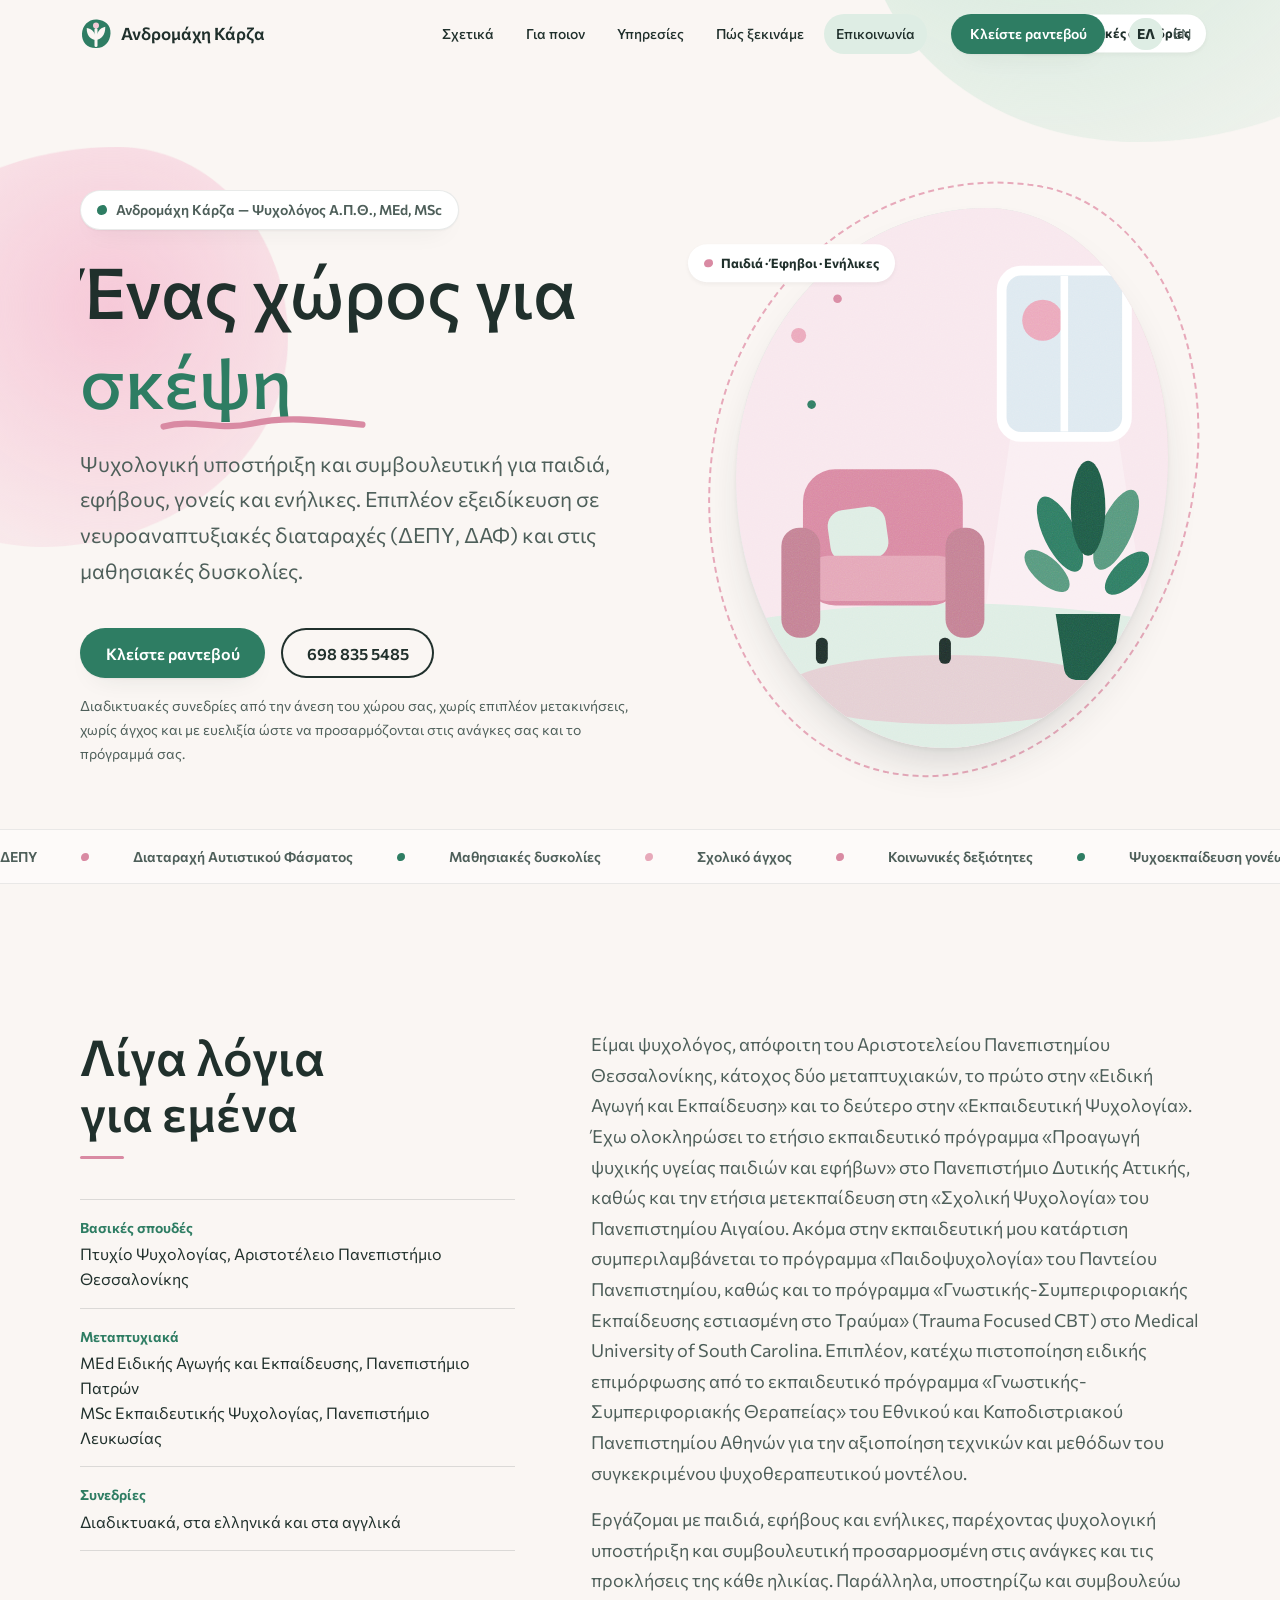
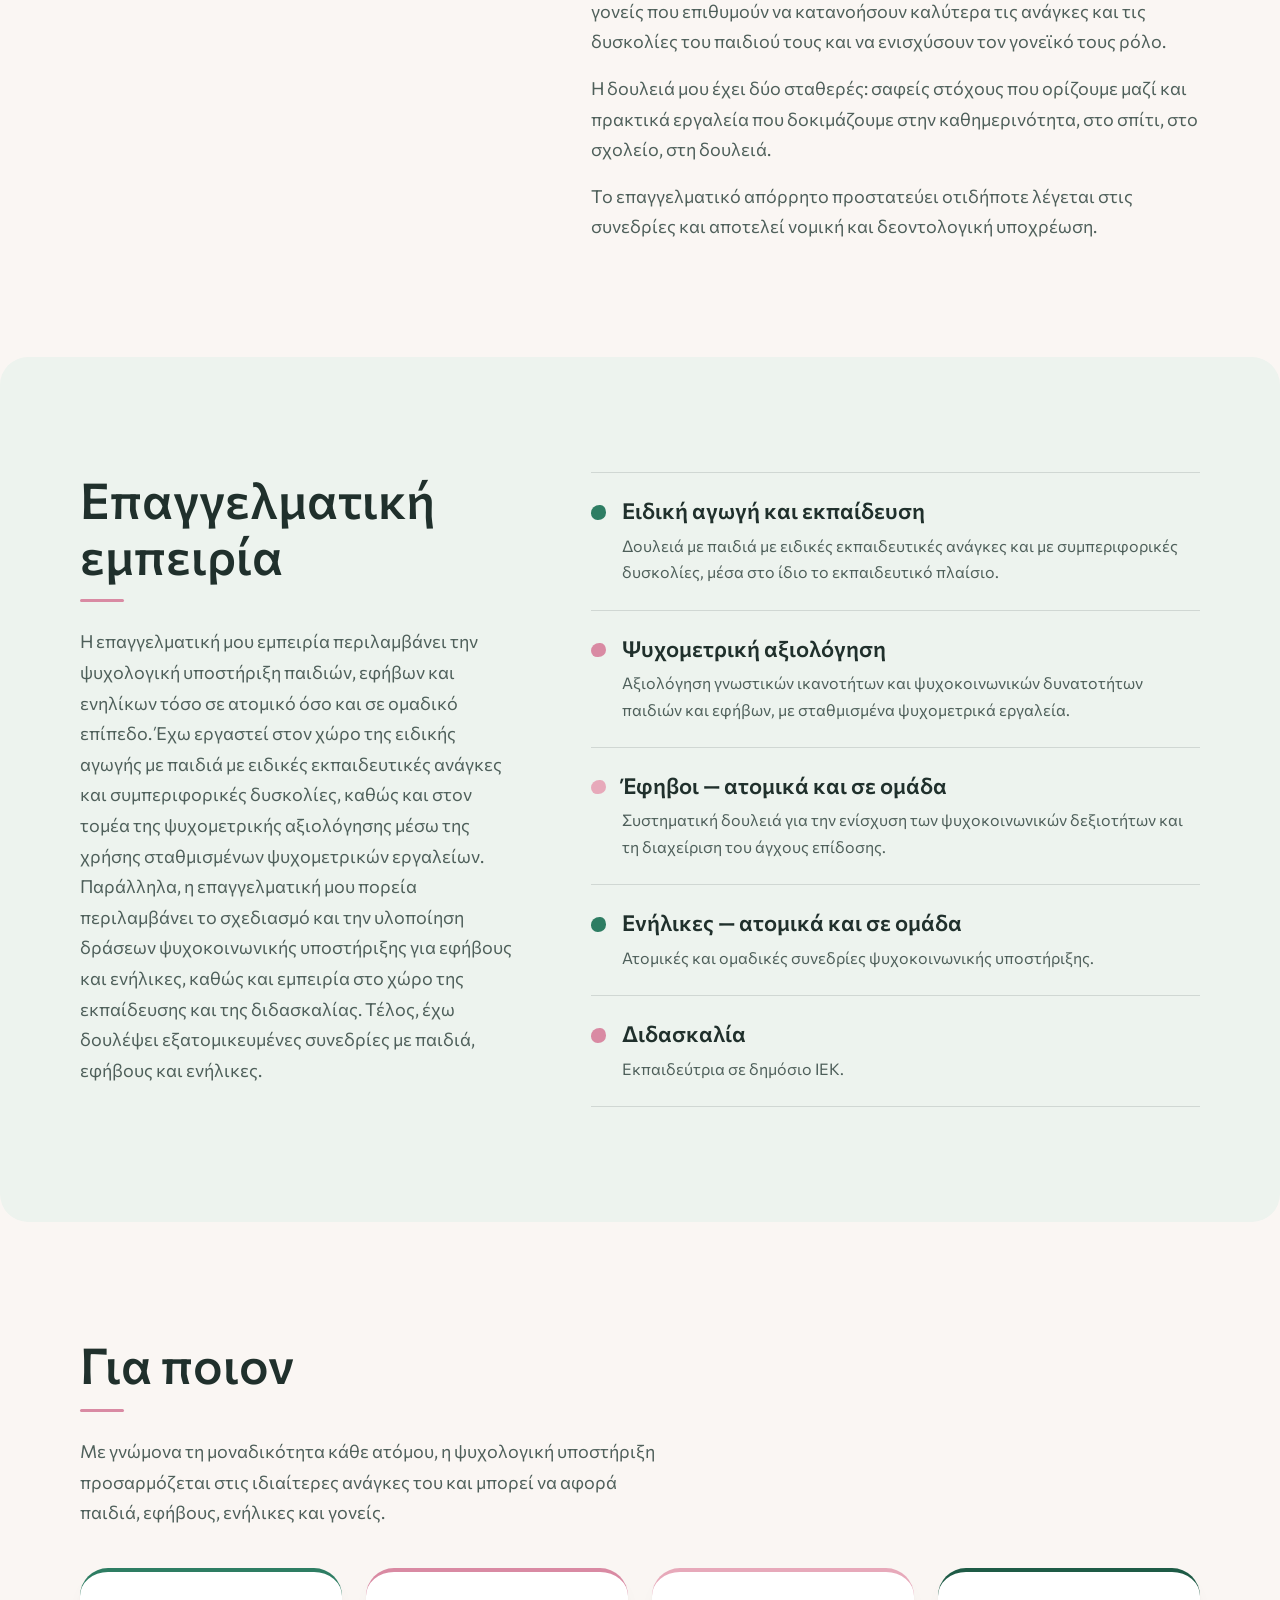
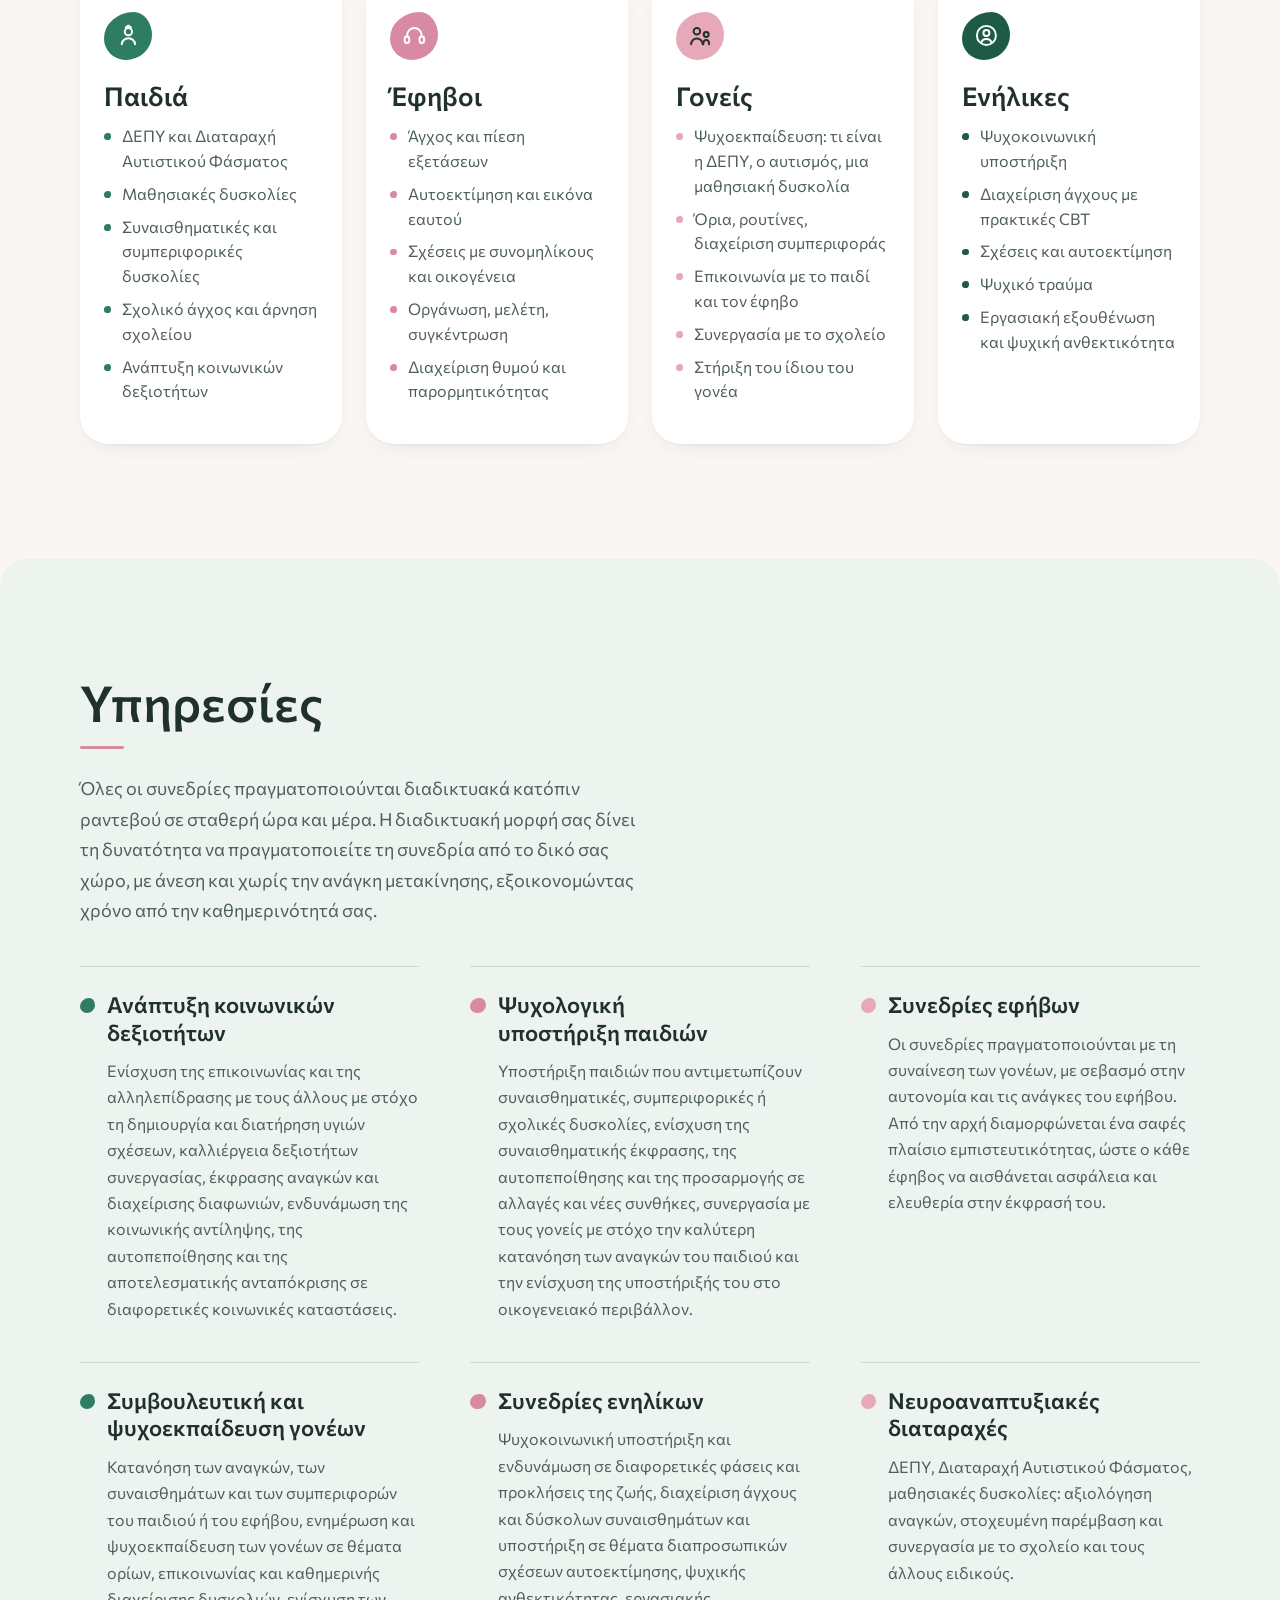
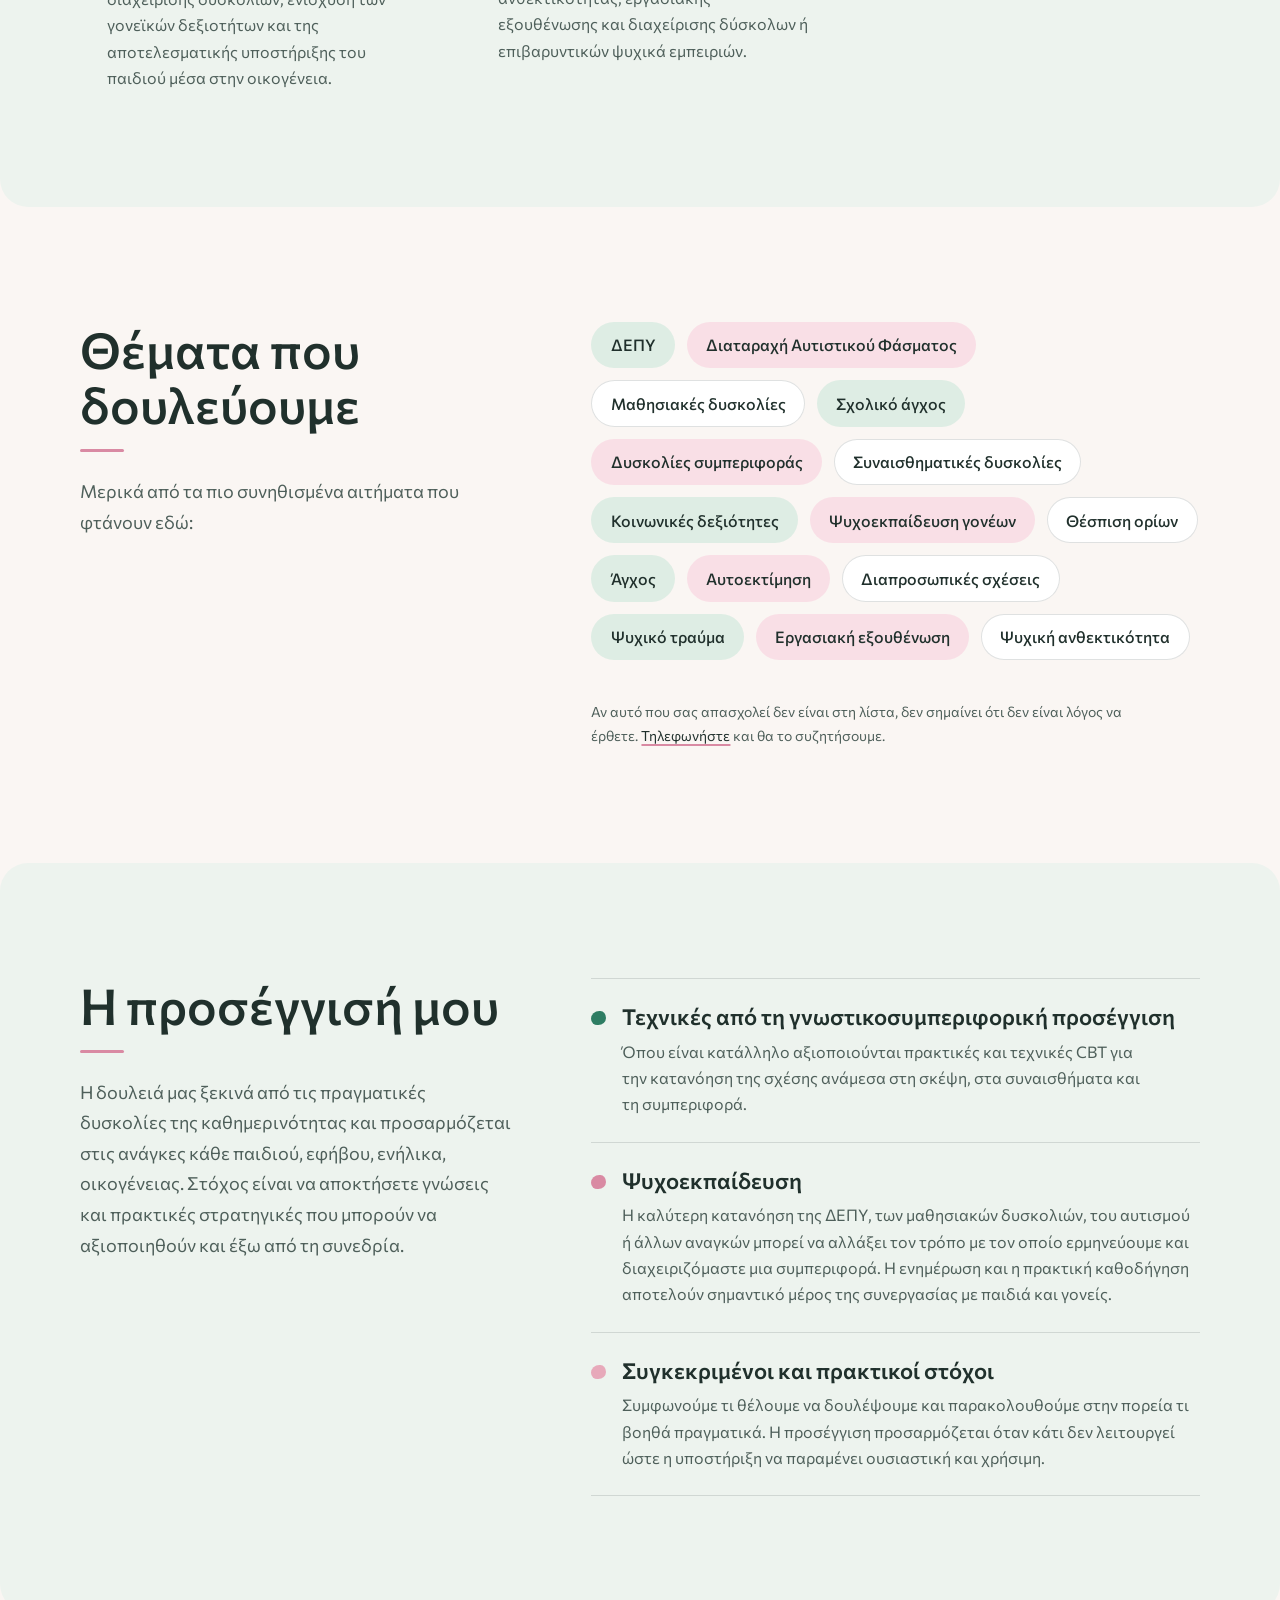
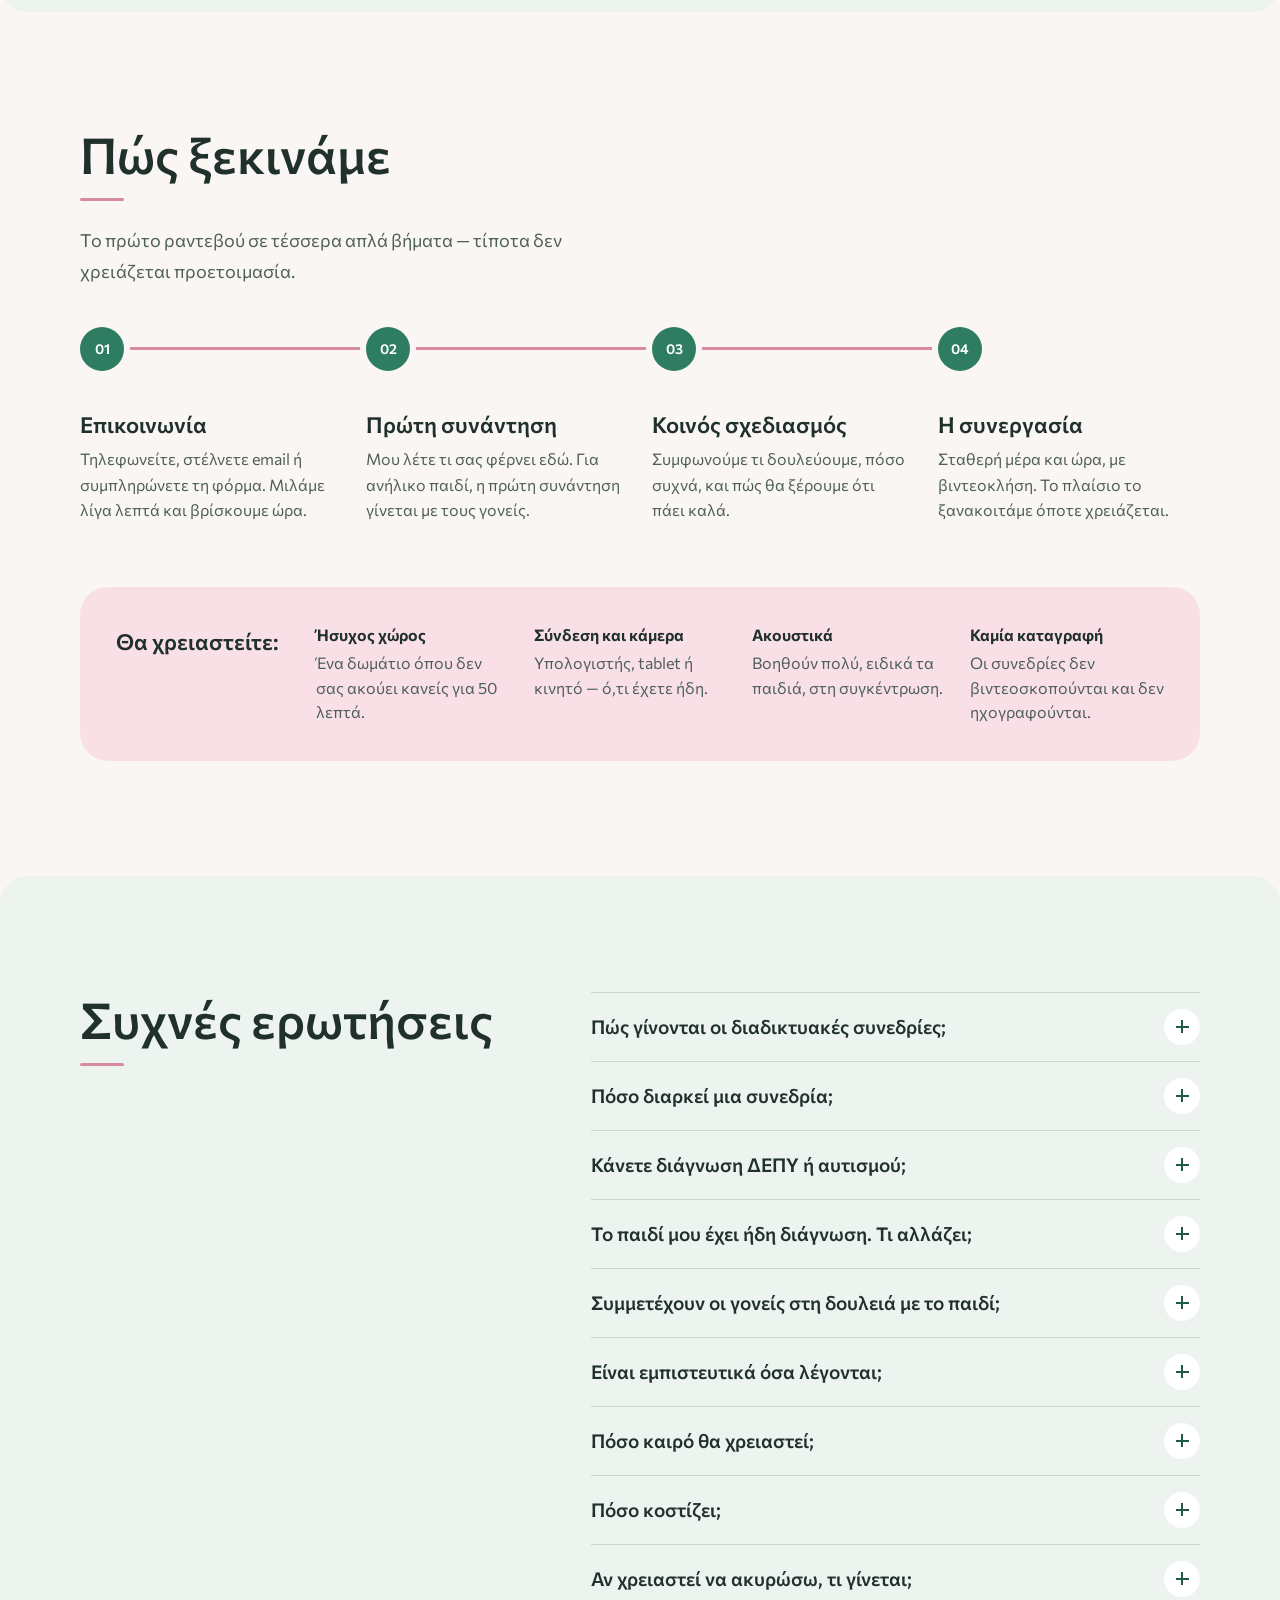
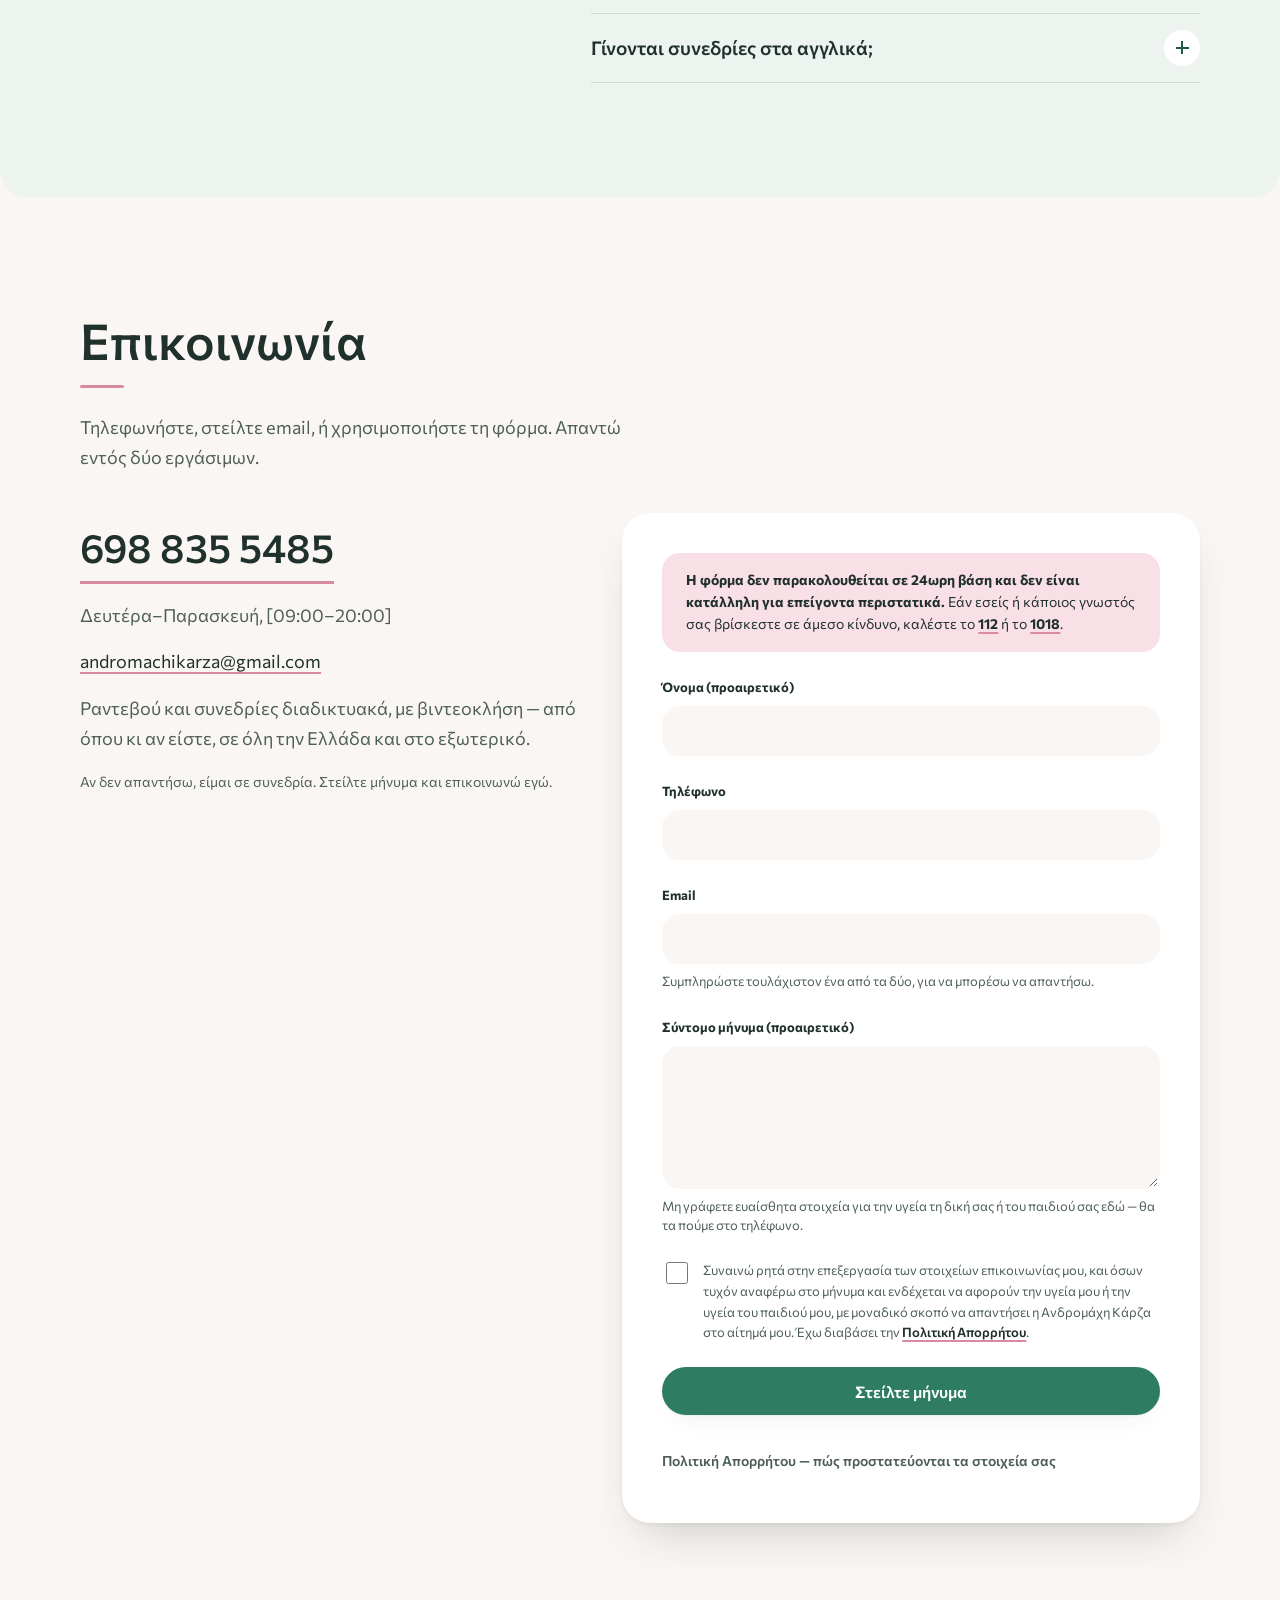
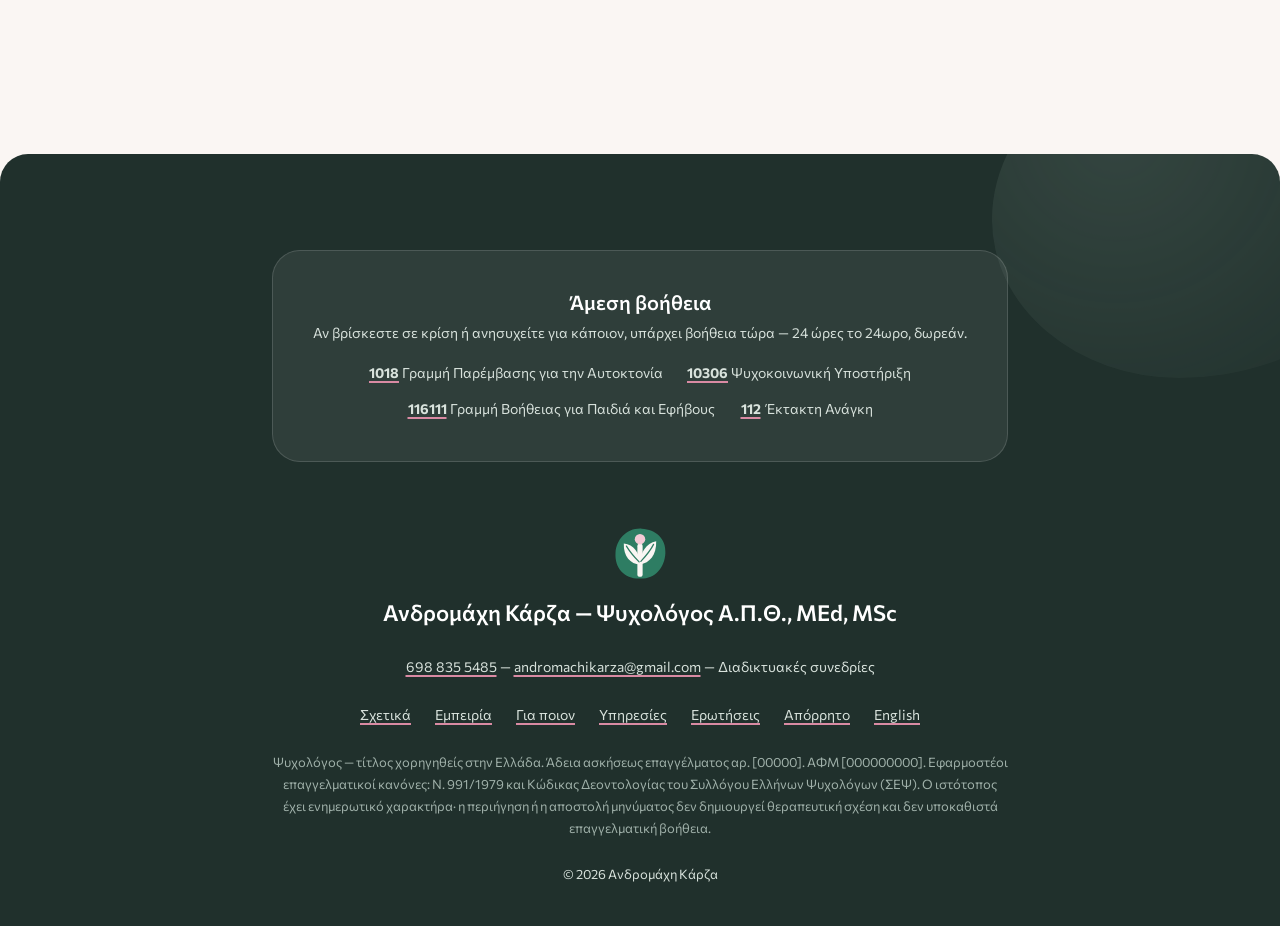
==== commit 89954466: "Add the logo: a Ψ that grows like a sprout - assets/logo.svg (detailed) + favicon.svg (small cut), f" ====
--- a/index.html
+++ b/index.html
@@ -27,8 +27,9 @@
 <meta property="og:image:alt" content="Ανδρομάχη Κάρζα — Ψυχολόγος">
 <meta name="twitter:card" content="summary_large_image">
 
+<link rel="icon" href="favicon.ico" sizes="48x48">
 <link rel="icon" href="assets/favicon.svg" type="image/svg+xml">
-<link rel="apple-touch-icon" href="assets/icon-192.png">
+<link rel="apple-touch-icon" href="assets/apple-touch-icon.png">
 <link rel="manifest" href="site.webmanifest">
 
 <link rel="preload" href="fonts/commissioner-greek.woff2" as="font" type="font/woff2" crossorigin>
@@ -60,6 +61,7 @@
       "alternateName": "Andromachi Karza — Psychologist",
       "url": "https://andromachikarza.com/",
       "image": "https://andromachikarza.com/assets/og.png",
+      "logo": "https://andromachikarza.com/assets/icon-512.png",
       "telephone": "+306988355485",
       "email": "andromachikarza@gmail.com",
       "areaServed": { "@type": "Country", "name": "Ελλάδα" },
@@ -157,7 +159,7 @@
 
 <header class="hdr">
   <div class="hdr__in">
-    <a class="hdr__name" href="#arxi"><span class="hdr__dot" aria-hidden="true"></span>Ανδρομάχη Κάρζα</a>
+    <a class="hdr__name" href="#arxi"><img class="hdr__logo" src="assets/favicon.svg" alt="" width="32" height="32">Ανδρομάχη Κάρζα</a>
 
     <nav class="nav" aria-label="Κύριο μενού">
       <a href="#schetika">Σχετικά</a>
@@ -859,6 +861,7 @@
     </section>
 
     <div class="ftr__grid">
+      <img class="ftr__logo" src="assets/logo.svg" alt="" width="56" height="56">
       <p class="ftr__name">Ανδρομάχη Κάρζα — Ψυχολόγος Α.Π.Θ., MEd, MSc</p>
       <p class="small"><a href="tel:+306988355485">698 835 5485</a> — <a href="mailto:andromachikarza@gmail.com">andromachikarza@gmail.com</a> — Διαδικτυακές συνεδρίες</p>
 
--- a/css/style.css
+++ b/css/style.css
@@ -246,7 +246,12 @@
   border-radius: 60% 40% 55% 45% / 55% 50% 50% 45%;
   transition: transform .4s var(--ease), background .4s var(--ease);
 }
-.hdr__name:hover .hdr__dot { transform: rotate(40deg) scale(1.15); background: var(--coral); }
+/* the mark — a Ψ that grows like a sprout (assets/logo.svg) */
+.hdr__logo {
+  width: 2rem; height: 2rem; flex: none;
+  transition: transform .4s var(--ease);
+}
+.hdr__name:hover .hdr__logo { transform: rotate(-8deg) scale(1.06); }
 
 .nav { display: none; gap: var(--s2); align-items: center; }
 @media (min-width: 940px) { .nav { display: flex; } }
@@ -1191,6 +1196,7 @@
 }
 
 .ftr__grid { text-align: center; display: grid; gap: var(--s5); justify-items: center; }
+.ftr__logo { width: 3.5rem; height: 3.5rem; margin-bottom: calc(-1 * var(--s3)); }
 .ftr__name { font-weight: 560; font-variation-settings: var(--display); color: #fff; font-size: 1.375rem; }
 .ftr a { color: #D8E2DC; min-height: 24px; display: inline-flex; align-items: center; }
 .ftr a:hover { color: #fff; }
